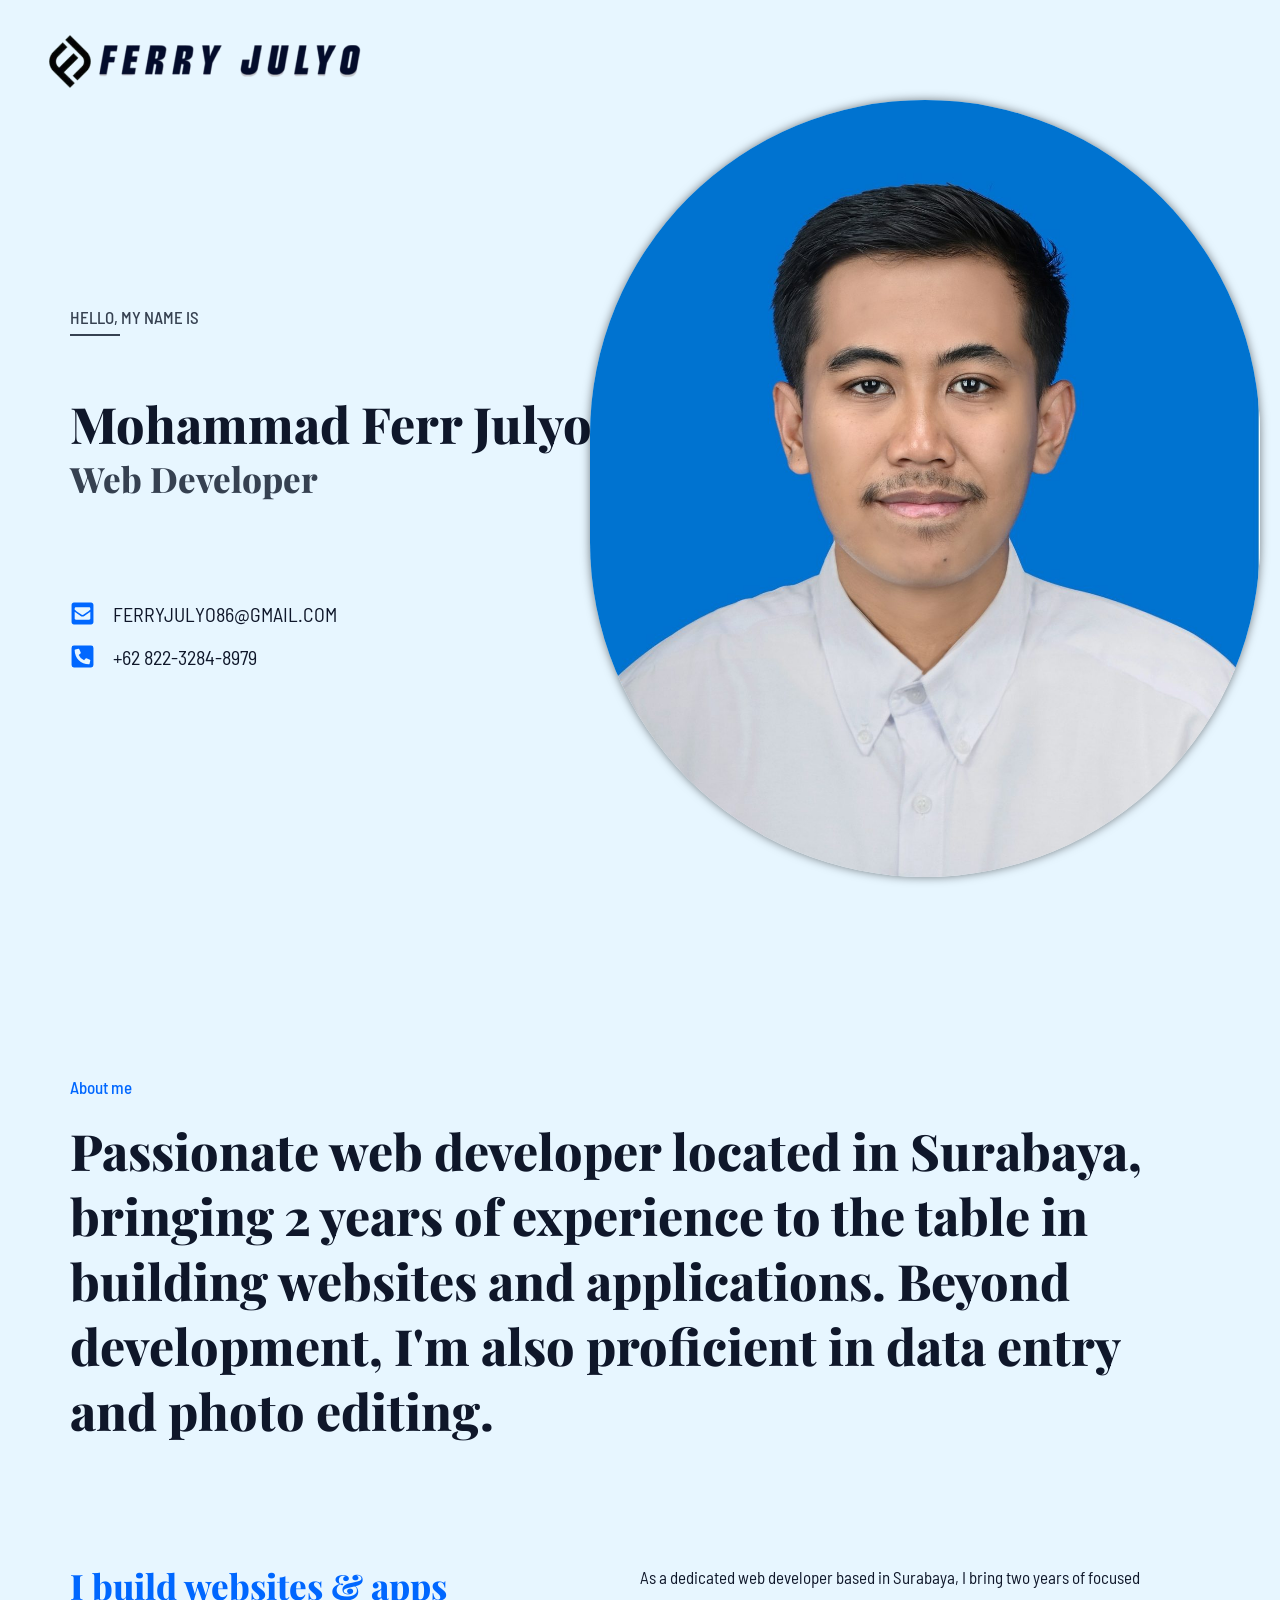
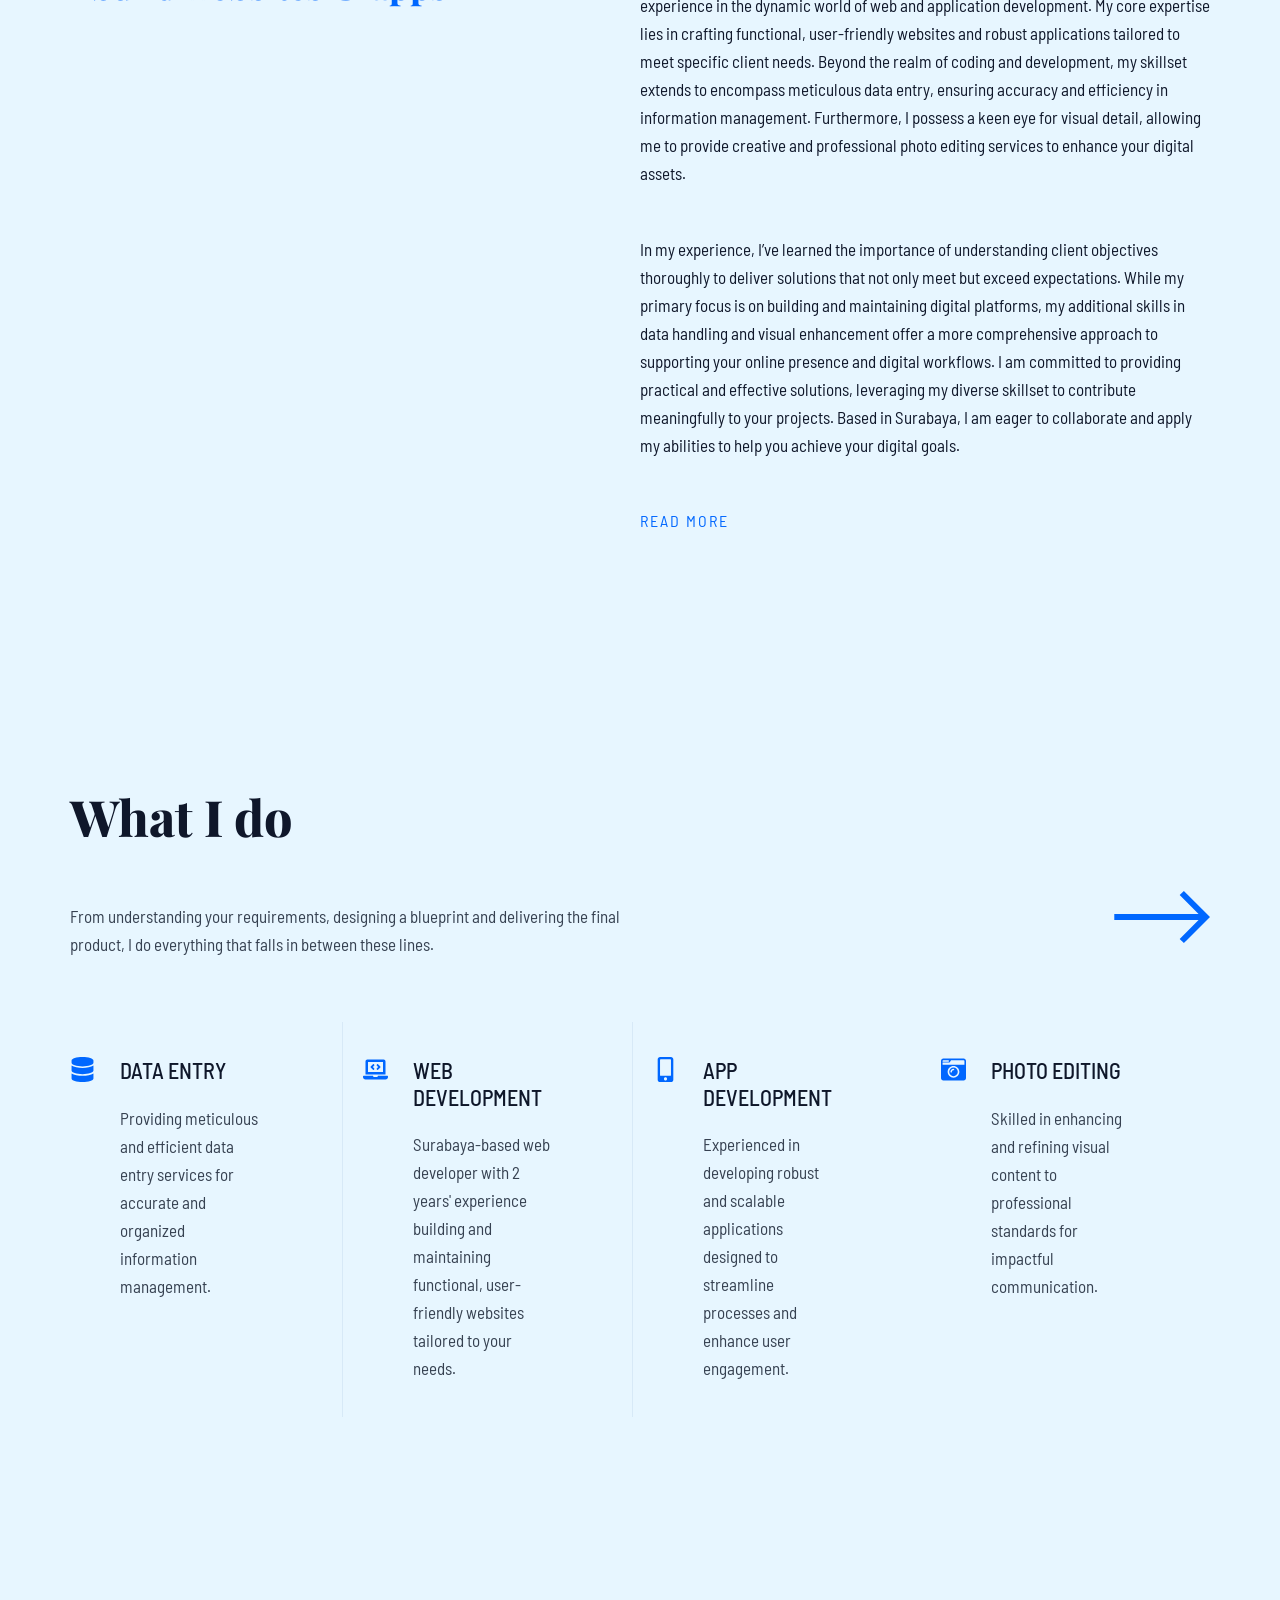
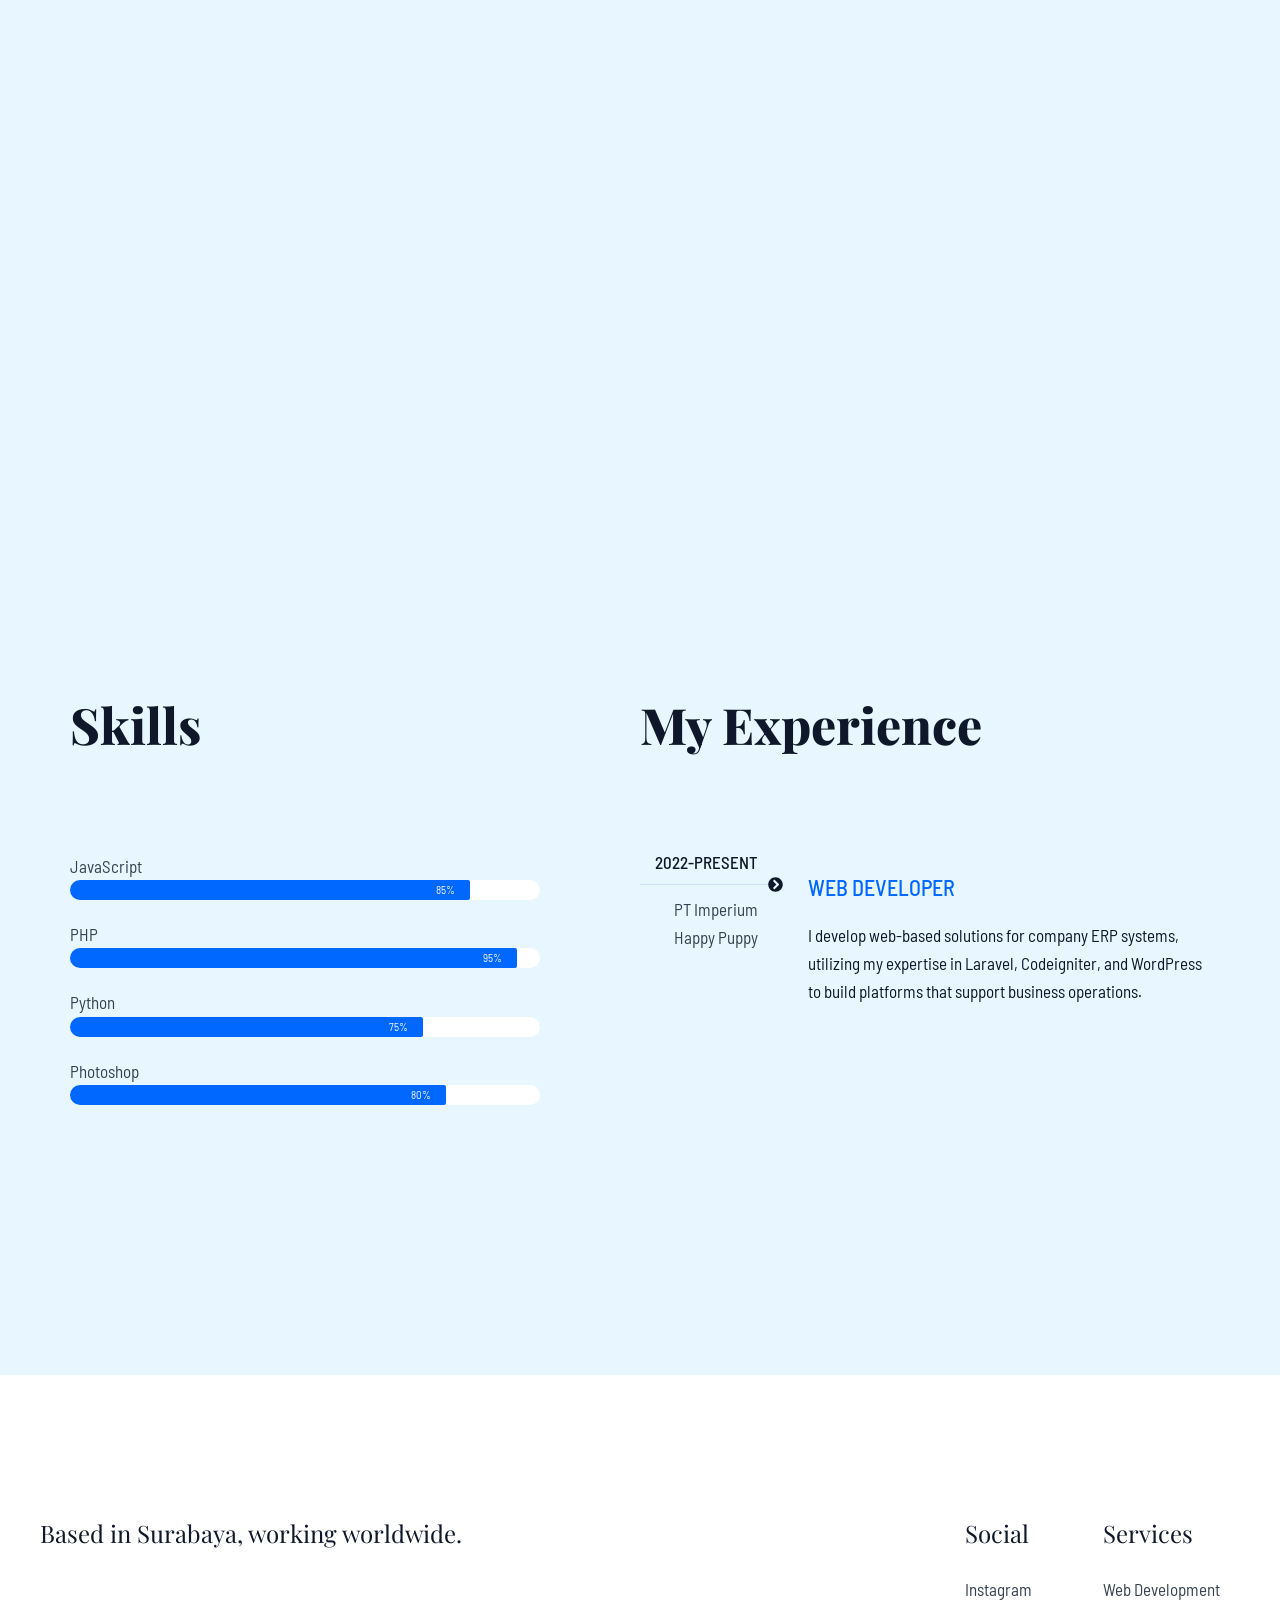
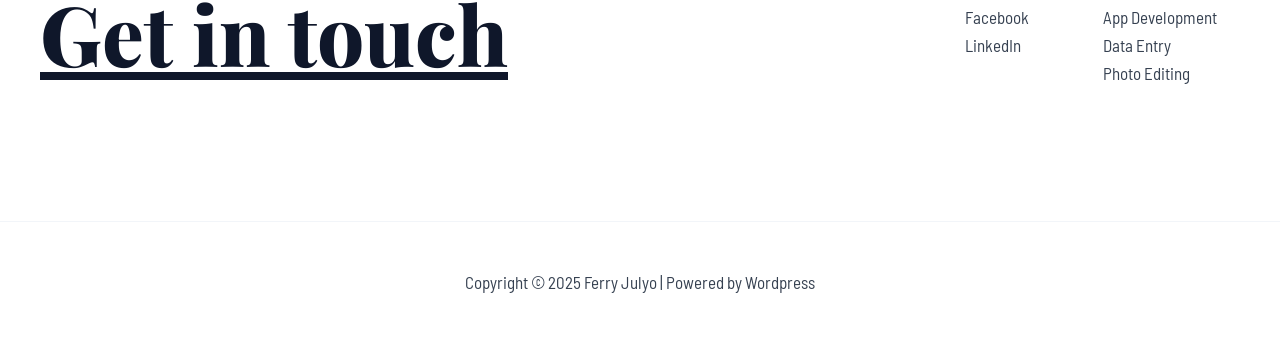
==== index.html @ 32674cac "background kantor" ====
<!DOCTYPE html>
<html lang="en-US">

<head>
	<link rel="icon" type="image/jpg" href="fj.jpg">
	<meta charset="UTF-8">
	<meta name="viewport" content="width=device-width, initial-scale=1">
	<link rel="profile" href="https://gmpg.org/xfn/11">
	<title>Portfolio</title>
	<meta name="robots" content="max-image-preview:large">
	<style>
		img:is([sizes="auto" i], [sizes^="auto," i]) {
			contain-intrinsic-size: 3000px 1500px
		}
	</style>
	<link rel="dns-prefetch" href="//fonts.googleapis.com">
	<link rel="alternate" type="application/rss+xml" title="Portfolio &raquo; Feed"
		href="https://ferryjulyo.github.io/portfolio/feed/">
	<link rel="alternate" type="application/rss+xml" title="Portfolio &raquo; Comments Feed"
		href="https://ferryjulyo.github.io/portfolio/comments/feed/">
	<script>
		window._wpemojiSettings = { "baseUrl": "https:\/\/s.w.org\/images\/core\/emoji\/15.0.3\/72x72\/", "ext": ".png", "svgUrl": "https:\/\/s.w.org\/images\/core\/emoji\/15.0.3\/svg\/", "svgExt": ".svg", "source": { "concatemoji": "https:\/\/ferryjulyo.github.io\/portfolio\/wp-includes\/js\/wp-emoji-release.min.js?ver=6.7.2" } };
		/*! This file is auto-generated */
		!function (i, n) { var o, s, e; function c(e) { try { var t = { supportTests: e, timestamp: (new Date).valueOf() }; sessionStorage.setItem(o, JSON.stringify(t)) } catch (e) { } } function p(e, t, n) { e.clearRect(0, 0, e.canvas.width, e.canvas.height), e.fillText(t, 0, 0); var t = new Uint32Array(e.getImageData(0, 0, e.canvas.width, e.canvas.height).data), r = (e.clearRect(0, 0, e.canvas.width, e.canvas.height), e.fillText(n, 0, 0), new Uint32Array(e.getImageData(0, 0, e.canvas.width, e.canvas.height).data)); return t.every(function (e, t) { return e === r[t] }) } function u(e, t, n) { switch (t) { case "flag": return n(e, "🏳️‍⚧️", "🏳️​⚧️") ? !1 : !n(e, "🇺🇳", "🇺​🇳") && !n(e, "🏴󠁧󠁢󠁥󠁮󠁧󠁿", "🏴​󠁧​󠁢​󠁥​󠁮​󠁧​󠁿"); case "emoji": return !n(e, "🐦‍⬛", "🐦​⬛") }return !1 } function f(e, t, n) { var r = "undefined" != typeof WorkerGlobalScope && self instanceof WorkerGlobalScope ? new OffscreenCanvas(300, 150) : i.createElement("canvas"), a = r.getContext("2d", { willReadFrequently: !0 }), o = (a.textBaseline = "top", a.font = "600 32px Arial", {}); return e.forEach(function (e) { o[e] = t(a, e, n) }), o } function t(e) { var t = i.createElement("script"); t.src = e, t.defer = !0, i.head.appendChild(t) } "undefined" != typeof Promise && (o = "wpEmojiSettingsSupports", s = ["flag", "emoji"], n.supports = { everything: !0, everythingExceptFlag: !0 }, e = new Promise(function (e) { i.addEventListener("DOMContentLoaded", e, { once: !0 }) }), new Promise(function (t) { var n = function () { try { var e = JSON.parse(sessionStorage.getItem(o)); if ("object" == typeof e && "number" == typeof e.timestamp && (new Date).valueOf() < e.timestamp + 604800 && "object" == typeof e.supportTests) return e.supportTests } catch (e) { } return null }(); if (!n) { if ("undefined" != typeof Worker && "undefined" != typeof OffscreenCanvas && "undefined" != typeof URL && URL.createObjectURL && "undefined" != typeof Blob) try { var e = "postMessage(" + f.toString() + "(" + [JSON.stringify(s), u.toString(), p.toString()].join(",") + "));", r = new Blob([e], { type: "text/javascript" }), a = new Worker(URL.createObjectURL(r), { name: "wpTestEmojiSupports" }); return void (a.onmessage = function (e) { c(n = e.data), a.terminate(), t(n) }) } catch (e) { } c(n = f(s, u, p)) } t(n) }).then(function (e) { for (var t in e) n.supports[t] = e[t], n.supports.everything = n.supports.everything && n.supports[t], "flag" !== t && (n.supports.everythingExceptFlag = n.supports.everythingExceptFlag && n.supports[t]); n.supports.everythingExceptFlag = n.supports.everythingExceptFlag && !n.supports.flag, n.DOMReady = !1, n.readyCallback = function () { n.DOMReady = !0 } }).then(function () { return e }).then(function () { var e; n.supports.everything || (n.readyCallback(), (e = n.source || {}).concatemoji ? t(e.concatemoji) : e.wpemoji && e.twemoji && (t(e.twemoji), t(e.wpemoji))) })) }((window, document), window._wpemojiSettings);
	</script>
	<link rel="stylesheet" id="astra-theme-css-css"
		href="https://ferryjulyo.github.io/portfolio/wp-content/themes/astra/assets/css/minified/main.min.css?ver=4.9.2"
		media="all">
	<style id="astra-theme-css-inline-css">
		:root {
			--ast-post-nav-space: 0;
			--ast-container-default-xlg-padding: 6.67em;
			--ast-container-default-lg-padding: 5.67em;
			--ast-container-default-slg-padding: 4.34em;
			--ast-container-default-md-padding: 3.34em;
			--ast-container-default-sm-padding: 6.67em;
			--ast-container-default-xs-padding: 2.4em;
			--ast-container-default-xxs-padding: 1.4em;
			--ast-code-block-background: #EEEEEE;
			--ast-comment-inputs-background: #FAFAFA;
			--ast-normal-container-width: 1200px;
			--ast-narrow-container-width: 750px;
			--ast-blog-title-font-weight: normal;
			--ast-blog-meta-weight: inherit;
			--ast-global-color-primary: var(--ast-global-color-5);
			--ast-global-color-secondary: var(--ast-global-color-4);
			--ast-global-color-alternate-background: var(--ast-global-color-7);
			--ast-global-color-subtle-background: var(--ast-global-color-6);
			--ast-bg-style-guide: #F8FAFC;
			--ast-shadow-style-guide: 0px 0px 4px 0 #00000057;
			--ast-global-dark-bg-style: #fff;
			--ast-global-dark-lfs: #fbfbfb;
			--ast-widget-bg-color: #fafafa;
			--ast-wc-container-head-bg-color: #fbfbfb;
			--ast-title-layout-bg: #eeeeee;
			--ast-search-border-color: #e7e7e7;
			--ast-lifter-hover-bg: #e6e6e6;
			--ast-gallery-block-color: #000;
			--srfm-color-input-label: var(--ast-global-color-2);
		}

		html {
			font-size: 106.25%;
		}

		a,
		.page-title {
			color: var(--ast-global-color-2);
		}

		a:hover,
		a:focus {
			color: var(--ast-global-color-1);
		}

		body,
		button,
		input,
		select,
		textarea,
		.ast-button,
		.ast-custom-button {
			font-family: 'Barlow Semi Condensed', sans-serif;
			font-weight: 400;
			font-size: 17px;
			font-size: 1rem;
			line-height: var(--ast-body-line-height, 1.65em);
		}

		blockquote {
			color: var(--ast-global-color-3);
		}

		h1,
		.entry-content h1,
		h2,
		.entry-content h2,
		h3,
		.entry-content h3,
		h4,
		.entry-content h4,
		h5,
		.entry-content h5,
		h6,
		.entry-content h6,
		.site-title,
		.site-title a {
			font-family: 'Playfair Display', serif;
			font-weight: 800;
		}

		.site-title {
			font-size: 35px;
			font-size: 2.0588235294118rem;
			display: none;
		}

		header .custom-logo-link img {
			max-width: 330px;
			width: 330px;
		}

		.astra-logo-svg {
			width: 330px;
		}

		.site-header .site-description {
			font-size: 15px;
			font-size: 0.88235294117647rem;
			display: none;
		}

		.entry-title {
			font-size: 26px;
			font-size: 1.5294117647059rem;
		}

		.archive .ast-article-post .ast-article-inner,
		.blog .ast-article-post .ast-article-inner,
		.archive .ast-article-post .ast-article-inner:hover,
		.blog .ast-article-post .ast-article-inner:hover {
			overflow: hidden;
		}

		h1,
		.entry-content h1 {
			font-size: 83px;
			font-size: 4.8823529411765rem;
			font-weight: 800;
			font-family: 'Playfair Display', serif;
			line-height: 1.4em;
		}

		h2,
		.entry-content h2 {
			font-size: 50px;
			font-size: 2.9411764705882rem;
			font-weight: 800;
			font-family: 'Playfair Display', serif;
			line-height: 1.3em;
		}

		h3,
		.entry-content h3 {
			font-size: 35px;
			font-size: 2.0588235294118rem;
			font-weight: 800;
			font-family: 'Playfair Display', serif;
			line-height: 1.3em;
		}

		h4,
		.entry-content h4 {
			font-size: 22px;
			font-size: 1.2941176470588rem;
			line-height: 1.2em;
			font-weight: 500;
			font-family: 'Barlow Semi Condensed', sans-serif;
		}

		h5,
		.entry-content h5 {
			font-size: 20px;
			font-size: 1.1764705882353rem;
			line-height: 1.2em;
			font-weight: 500;
			font-family: 'Barlow Semi Condensed', sans-serif;
		}

		h6,
		.entry-content h6 {
			font-size: 17px;
			font-size: 1rem;
			line-height: 1.25em;
			font-weight: 500;
			font-family: 'Barlow Semi Condensed', sans-serif;
		}

		::selection {
			background-color: var(--ast-global-color-0);
			color: #ffffff;
		}

		body,
		h1,
		.entry-title a,
		.entry-content h1,
		h2,
		.entry-content h2,
		h3,
		.entry-content h3,
		h4,
		.entry-content h4,
		h5,
		.entry-content h5,
		h6,
		.entry-content h6 {
			color: var(--ast-global-color-3);
		}

		.tagcloud a:hover,
		.tagcloud a:focus,
		.tagcloud a.current-item {
			color: #ffffff;
			border-color: var(--ast-global-color-2);
			background-color: var(--ast-global-color-2);
		}

		input:focus,
		input[type="text"]:focus,
		input[type="email"]:focus,
		input[type="url"]:focus,
		input[type="password"]:focus,
		input[type="reset"]:focus,
		input[type="search"]:focus,
		textarea:focus {
			border-color: var(--ast-global-color-2);
		}

		input[type="radio"]:checked,
		input[type=reset],
		input[type="checkbox"]:checked,
		input[type="checkbox"]:hover:checked,
		input[type="checkbox"]:focus:checked,
		input[type=range]::-webkit-slider-thumb {
			border-color: var(--ast-global-color-2);
			background-color: var(--ast-global-color-2);
			box-shadow: none;
		}

		.site-footer a:hover+.post-count,
		.site-footer a:focus+.post-count {
			background: var(--ast-global-color-2);
			border-color: var(--ast-global-color-2);
		}

		.single .nav-links .nav-previous,
		.single .nav-links .nav-next {
			color: var(--ast-global-color-2);
		}

		.entry-meta,
		.entry-meta * {
			line-height: 1.45;
			color: var(--ast-global-color-2);
		}

		.entry-meta a:not(.ast-button):hover,
		.entry-meta a:not(.ast-button):hover *,
		.entry-meta a:not(.ast-button):focus,
		.entry-meta a:not(.ast-button):focus *,
		.page-links>.page-link,
		.page-links .page-link:hover,
		.post-navigation a:hover {
			color: var(--ast-global-color-1);
		}

		#cat option,
		.secondary .calendar_wrap thead a,
		.secondary .calendar_wrap thead a:visited {
			color: var(--ast-global-color-2);
		}

		.secondary .calendar_wrap #today,
		.ast-progress-val span {
			background: var(--ast-global-color-2);
		}

		.secondary a:hover+.post-count,
		.secondary a:focus+.post-count {
			background: var(--ast-global-color-2);
			border-color: var(--ast-global-color-2);
		}

		.calendar_wrap #today>a {
			color: #ffffff;
		}

		.page-links .page-link,
		.single .post-navigation a {
			color: var(--ast-global-color-2);
		}

		.ast-search-menu-icon .search-form button.search-submit {
			padding: 0 4px;
		}

		.ast-search-menu-icon form.search-form {
			padding-right: 0;
		}

		.ast-search-menu-icon.slide-search input.search-field {
			width: 0;
		}

		.ast-header-search .ast-search-menu-icon.ast-dropdown-active .search-form,
		.ast-header-search .ast-search-menu-icon.ast-dropdown-active .search-field:focus {
			transition: all 0.2s;
		}

		.search-form input.search-field:focus {
			outline: none;
		}

		.wp-block-latest-posts>li>a {
			color: var(--ast-global-color-2);
		}

		.widget-title,
		.widget .wp-block-heading {
			font-size: 24px;
			font-size: 1.4117647058824rem;
			color: var(--ast-global-color-3);
		}

		.ast-search-menu-icon.slide-search a:focus-visible:focus-visible,
		.astra-search-icon:focus-visible,
		#close:focus-visible,
		a:focus-visible,
		.ast-menu-toggle:focus-visible,
		.site .skip-link:focus-visible,
		.wp-block-loginout input:focus-visible,
		.wp-block-search.wp-block-search__button-inside .wp-block-search__inside-wrapper,
		.ast-header-navigation-arrow:focus-visible,
		.woocommerce .wc-proceed-to-checkout>.checkout-button:focus-visible,
		.woocommerce .woocommerce-MyAccount-navigation ul li a:focus-visible,
		.ast-orders-table__row .ast-orders-table__cell:focus-visible,
		.woocommerce .woocommerce-order-details .order-again>.button:focus-visible,
		.woocommerce .woocommerce-message a.button.wc-forward:focus-visible,
		.woocommerce #minus_qty:focus-visible,
		.woocommerce #plus_qty:focus-visible,
		a#ast-apply-coupon:focus-visible,
		.woocommerce .woocommerce-info a:focus-visible,
		.woocommerce .astra-shop-summary-wrap a:focus-visible,
		.woocommerce a.wc-forward:focus-visible,
		#ast-apply-coupon:focus-visible,
		.woocommerce-js .woocommerce-mini-cart-item a.remove:focus-visible,
		#close:focus-visible,
		.button.search-submit:focus-visible,
		#search_submit:focus,
		.normal-search:focus-visible,
		.ast-header-account-wrap:focus-visible,
		.woocommerce .ast-on-card-button.ast-quick-view-trigger:focus {
			outline-style: dotted;
			outline-color: inherit;
			outline-width: thin;
		}

		input:focus,
		input[type="text"]:focus,
		input[type="email"]:focus,
		input[type="url"]:focus,
		input[type="password"]:focus,
		input[type="reset"]:focus,
		input[type="search"]:focus,
		input[type="number"]:focus,
		textarea:focus,
		.wp-block-search__input:focus,
		[data-section="section-header-mobile-trigger"] .ast-button-wrap .ast-mobile-menu-trigger-minimal:focus,
		.ast-mobile-popup-drawer.active .menu-toggle-close:focus,
		.woocommerce-ordering select.orderby:focus,
		#ast-scroll-top:focus,
		#coupon_code:focus,
		.woocommerce-page #comment:focus,
		.woocommerce #reviews #respond input#submit:focus,
		.woocommerce a.add_to_cart_button:focus,
		.woocommerce .button.single_add_to_cart_button:focus,
		.woocommerce .woocommerce-cart-form button:focus,
		.woocommerce .woocommerce-cart-form__cart-item .quantity .qty:focus,
		.woocommerce .woocommerce-billing-fields .woocommerce-billing-fields__field-wrapper .woocommerce-input-wrapper>.input-text:focus,
		.woocommerce #order_comments:focus,
		.woocommerce #place_order:focus,
		.woocommerce .woocommerce-address-fields .woocommerce-address-fields__field-wrapper .woocommerce-input-wrapper>.input-text:focus,
		.woocommerce .woocommerce-MyAccount-content form button:focus,
		.woocommerce .woocommerce-MyAccount-content .woocommerce-EditAccountForm .woocommerce-form-row .woocommerce-Input.input-text:focus,
		.woocommerce .ast-woocommerce-container .woocommerce-pagination ul.page-numbers li a:focus,
		body #content .woocommerce form .form-row .select2-container--default .select2-selection--single:focus,
		#ast-coupon-code:focus,
		.woocommerce.woocommerce-js .quantity input[type=number]:focus,
		.woocommerce-js .woocommerce-mini-cart-item .quantity input[type=number]:focus,
		.woocommerce p#ast-coupon-trigger:focus {
			border-style: dotted;
			border-color: inherit;
			border-width: thin;
		}

		input {
			outline: none;
		}

		.site-logo-img img {
			transition: all 0.2s linear;
		}

		body .ast-oembed-container * {
			position: absolute;
			top: 0;
			width: 100%;
			height: 100%;
			left: 0;
		}

		body .wp-block-embed-pocket-casts .ast-oembed-container * {
			position: unset;
		}

		.ast-single-post-featured-section+article {
			margin-top: 2em;
		}

		.site-content .ast-single-post-featured-section img {
			width: 100%;
			overflow: hidden;
			object-fit: cover;
		}

		.site>.ast-single-related-posts-container {
			margin-top: 0;
		}

		@media (min-width: 922px) {
			.ast-desktop .ast-container--narrow {
				max-width: var(--ast-narrow-container-width);
				margin: 0 auto;
			}
		}

		.ast-page-builder-template .hentry {
			margin: 0;
		}

		.ast-page-builder-template .site-content>.ast-container {
			max-width: 100%;
			padding: 0;
		}

		.ast-page-builder-template .site .site-content #primary {
			padding: 0;
			margin: 0;
		}

		.ast-page-builder-template .no-results {
			text-align: center;
			margin: 4em auto;
		}

		.ast-page-builder-template .ast-pagination {
			padding: 2em;
		}

		.ast-page-builder-template .entry-header.ast-no-title.ast-no-thumbnail {
			margin-top: 0;
		}

		.ast-page-builder-template .entry-header.ast-header-without-markup {
			margin-top: 0;
			margin-bottom: 0;
		}

		.ast-page-builder-template .entry-header.ast-no-title.ast-no-meta {
			margin-bottom: 0;
		}

		.ast-page-builder-template.single .post-navigation {
			padding-bottom: 2em;
		}

		.ast-page-builder-template.single-post .site-content>.ast-container {
			max-width: 100%;
		}

		.ast-page-builder-template .entry-header {
			margin-top: 4em;
			margin-left: auto;
			margin-right: auto;
			padding-left: 20px;
			padding-right: 20px;
		}

		.single.ast-page-builder-template .entry-header {
			padding-left: 20px;
			padding-right: 20px;
		}

		.ast-page-builder-template .ast-archive-description {
			margin: 4em auto 0;
			padding-left: 20px;
			padding-right: 20px;
		}

		.ast-page-builder-template.ast-no-sidebar .entry-content .alignwide {
			margin-left: 0;
			margin-right: 0;
		}

		@media (max-width:921.9px) {
			#ast-desktop-header {
				display: none;
			}
		}

		@media (min-width:922px) {
			#ast-mobile-header {
				display: none;
			}
		}

		.wp-block-buttons.aligncenter {
			justify-content: center;
		}

		@media (max-width:921px) {

			.ast-theme-transparent-header #primary,
			.ast-theme-transparent-header #secondary {
				padding: 0;
			}
		}

		@media (max-width:921px) {
			.ast-plain-container.ast-no-sidebar #primary {
				padding: 0;
			}
		}

		.ast-plain-container.ast-no-sidebar #primary {
			margin-top: 0;
			margin-bottom: 0;
		}

		.wp-block-button.is-style-outline .wp-block-button__link {
			border-color: rgba(0, 0, 0, 0);
			border-top-width: 2px;
			border-right-width: 2px;
			border-bottom-width: 2px;
			border-left-width: 2px;
		}

		div.wp-block-button.is-style-outline>.wp-block-button__link:not(.has-text-color),
		div.wp-block-button.wp-block-button__link.is-style-outline:not(.has-text-color) {
			color: rgba(0, 0, 0, 0);
		}

		.wp-block-button.is-style-outline .wp-block-button__link:hover,
		.wp-block-buttons .wp-block-button.is-style-outline .wp-block-button__link:focus,
		.wp-block-buttons .wp-block-button.is-style-outline>.wp-block-button__link:not(.has-text-color):hover,
		.wp-block-buttons .wp-block-button.wp-block-button__link.is-style-outline:not(.has-text-color):hover {
			color: var(--ast-global-color-2);
			background-color: rgba(0, 0, 0, 0);
			border-color: rgba(0, 0, 0, 0);
		}

		.post-page-numbers.current .page-link,
		.ast-pagination .page-numbers.current {
			color: #ffffff;
			border-color: var(--ast-global-color-0);
			background-color: var(--ast-global-color-0);
		}

		.wp-block-buttons .wp-block-button.is-style-outline .wp-block-button__link.wp-element-button,
		.ast-outline-button,
		.wp-block-uagb-buttons-child .uagb-buttons-repeater.ast-outline-button {
			border-color: rgba(0, 0, 0, 0);
			border-top-width: 2px;
			border-right-width: 2px;
			border-bottom-width: 2px;
			border-left-width: 2px;
			font-family: inherit;
			font-weight: inherit;
			font-size: 16px;
			font-size: 0.94117647058824rem;
			line-height: 1em;
		}

		.wp-block-buttons .wp-block-button.is-style-outline>.wp-block-button__link:not(.has-text-color),
		.wp-block-buttons .wp-block-button.wp-block-button__link.is-style-outline:not(.has-text-color),
		.ast-outline-button {
			color: rgba(0, 0, 0, 0);
		}

		.wp-block-button.is-style-outline .wp-block-button__link:hover,
		.wp-block-buttons .wp-block-button.is-style-outline .wp-block-button__link:focus,
		.wp-block-buttons .wp-block-button.is-style-outline>.wp-block-button__link:not(.has-text-color):hover,
		.wp-block-buttons .wp-block-button.wp-block-button__link.is-style-outline:not(.has-text-color):hover,
		.ast-outline-button:hover,
		.ast-outline-button:focus,
		.wp-block-uagb-buttons-child .uagb-buttons-repeater.ast-outline-button:hover,
		.wp-block-uagb-buttons-child .uagb-buttons-repeater.ast-outline-button:focus {
			color: var(--ast-global-color-2);
			background-color: rgba(0, 0, 0, 0);
			border-color: rgba(0, 0, 0, 0);
		}

		.wp-block-button .wp-block-button__link.wp-element-button.is-style-outline:not(.has-background),
		.wp-block-button.is-style-outline>.wp-block-button__link.wp-element-button:not(.has-background),
		.ast-outline-button {
			background-color: rgba(0, 0, 0, 0);
		}

		.entry-content[data-ast-blocks-layout]>figure {
			margin-bottom: 1em;
		}

		@media (max-width:921px) {

			.ast-separate-container #primary,
			.ast-separate-container #secondary {
				padding: 1.5em 0;
			}

			#primary,
			#secondary {
				padding: 1.5em 0;
				margin: 0;
			}

			.ast-left-sidebar #content>.ast-container {
				display: flex;
				flex-direction: column-reverse;
				width: 100%;
			}

			.ast-separate-container .ast-article-post,
			.ast-separate-container .ast-article-single {
				padding: 1.5em 2.14em;
			}

			.ast-author-box img.avatar {
				margin: 20px 0 0 0;
			}
		}

		@media (min-width:922px) {

			.ast-separate-container.ast-right-sidebar #primary,
			.ast-separate-container.ast-left-sidebar #primary {
				border: 0;
			}

			.search-no-results.ast-separate-container #primary {
				margin-bottom: 4em;
			}
		}

		.elementor-widget-button .elementor-button {
			border-style: solid;
			text-decoration: none;
			border-top-width: 0;
			border-right-width: 0;
			border-left-width: 0;
			border-bottom-width: 0;
		}

		body .elementor-button.elementor-size-sm,
		body .elementor-button.elementor-size-xs,
		body .elementor-button.elementor-size-md,
		body .elementor-button.elementor-size-lg,
		body .elementor-button.elementor-size-xl,
		body .elementor-button {
			padding-top: 0px;
			padding-right: 0px;
			padding-bottom: 0px;
			padding-left: 0px;
		}

		.elementor-widget-button .elementor-button {
			border-color: rgba(0, 0, 0, 0);
			background-color: rgba(0, 0, 0, 0);
		}

		.elementor-widget-button .elementor-button:hover,
		.elementor-widget-button .elementor-button:focus {
			color: var(--ast-global-color-2);
			background-color: rgba(0, 0, 0, 0);
			border-color: rgba(0, 0, 0, 0);
		}

		.wp-block-button .wp-block-button__link,
		.elementor-widget-button .elementor-button,
		.elementor-widget-button .elementor-button:visited {
			color: var(--ast-global-color-0);
		}

		.elementor-widget-button .elementor-button {
			font-size: 16px;
			font-size: 0.94117647058824rem;
			line-height: 1em;
			text-transform: uppercase;
			letter-spacing: 2px;
		}

		body .elementor-button.elementor-size-sm,
		body .elementor-button.elementor-size-xs,
		body .elementor-button.elementor-size-md,
		body .elementor-button.elementor-size-lg,
		body .elementor-button.elementor-size-xl,
		body .elementor-button {
			font-size: 16px;
			font-size: 0.94117647058824rem;
		}

		.wp-block-button .wp-block-button__link:hover,
		.wp-block-button .wp-block-button__link:focus {
			color: var(--ast-global-color-2);
			background-color: rgba(0, 0, 0, 0);
			border-color: rgba(0, 0, 0, 0);
		}

		.elementor-widget-heading h1.elementor-heading-title {
			line-height: 1.4em;
		}

		.elementor-widget-heading h2.elementor-heading-title {
			line-height: 1.3em;
		}

		.elementor-widget-heading h3.elementor-heading-title {
			line-height: 1.3em;
		}

		.elementor-widget-heading h4.elementor-heading-title {
			line-height: 1.2em;
		}

		.elementor-widget-heading h5.elementor-heading-title {
			line-height: 1.2em;
		}

		.elementor-widget-heading h6.elementor-heading-title {
			line-height: 1.25em;
		}

		.wp-block-button .wp-block-button__link,
		.wp-block-search .wp-block-search__button,
		body .wp-block-file .wp-block-file__button {
			border-color: rgba(0, 0, 0, 0);
			background-color: rgba(0, 0, 0, 0);
			color: var(--ast-global-color-0);
			font-family: inherit;
			font-weight: inherit;
			line-height: 1em;
			text-transform: uppercase;
			letter-spacing: 2px;
			font-size: 16px;
			font-size: 0.94117647058824rem;
			padding-top: 0px;
			padding-right: 0px;
			padding-bottom: 0px;
			padding-left: 0px;
		}

		.menu-toggle,
		button,
		.ast-button,
		.ast-custom-button,
		.button,
		input#submit,
		input[type="button"],
		input[type="submit"],
		input[type="reset"],
		form[CLASS*="wp-block-search__"].wp-block-search .wp-block-search__inside-wrapper .wp-block-search__button,
		body .wp-block-file .wp-block-file__button,
		.woocommerce-js a.button,
		.woocommerce button.button,
		.woocommerce .woocommerce-message a.button,
		.woocommerce #respond input#submit.alt,
		.woocommerce input.button.alt,
		.woocommerce input.button,
		.woocommerce input.button:disabled,
		.woocommerce input.button:disabled[disabled],
		.woocommerce input.button:disabled:hover,
		.woocommerce input.button:disabled[disabled]:hover,
		.woocommerce #respond input#submit,
		.woocommerce button.button.alt.disabled,
		.wc-block-grid__products .wc-block-grid__product .wp-block-button__link,
		.wc-block-grid__product-onsale,
		[CLASS*="wc-block"] button,
		.woocommerce-js .astra-cart-drawer .astra-cart-drawer-content .woocommerce-mini-cart__buttons .button:not(.checkout):not(.ast-continue-shopping),
		.woocommerce-js .astra-cart-drawer .astra-cart-drawer-content .woocommerce-mini-cart__buttons a.checkout,
		.woocommerce button.button.alt.disabled.wc-variation-selection-needed,
		[CLASS*="wc-block"] .wc-block-components-button {
			border-style: solid;
			border-top-width: 0;
			border-right-width: 0;
			border-left-width: 0;
			border-bottom-width: 0;
			color: var(--ast-global-color-0);
			border-color: rgba(0, 0, 0, 0);
			background-color: rgba(0, 0, 0, 0);
			padding-top: 0px;
			padding-right: 0px;
			padding-bottom: 0px;
			padding-left: 0px;
			font-family: inherit;
			font-weight: inherit;
			font-size: 16px;
			font-size: 0.94117647058824rem;
			line-height: 1em;
			text-transform: uppercase;
			letter-spacing: 2px;
		}

		button:focus,
		.menu-toggle:hover,
		button:hover,
		.ast-button:hover,
		.ast-custom-button:hover .button:hover,
		.ast-custom-button:hover,
		input[type=reset]:hover,
		input[type=reset]:focus,
		input#submit:hover,
		input#submit:focus,
		input[type="button"]:hover,
		input[type="button"]:focus,
		input[type="submit"]:hover,
		input[type="submit"]:focus,
		form[CLASS*="wp-block-search__"].wp-block-search .wp-block-search__inside-wrapper .wp-block-search__button:hover,
		form[CLASS*="wp-block-search__"].wp-block-search .wp-block-search__inside-wrapper .wp-block-search__button:focus,
		body .wp-block-file .wp-block-file__button:hover,
		body .wp-block-file .wp-block-file__button:focus,
		.woocommerce-js a.button:hover,
		.woocommerce button.button:hover,
		.woocommerce .woocommerce-message a.button:hover,
		.woocommerce #respond input#submit:hover,
		.woocommerce #respond input#submit.alt:hover,
		.woocommerce input.button.alt:hover,
		.woocommerce input.button:hover,
		.woocommerce button.button.alt.disabled:hover,
		.wc-block-grid__products .wc-block-grid__product .wp-block-button__link:hover,
		[CLASS*="wc-block"] button:hover,
		.woocommerce-js .astra-cart-drawer .astra-cart-drawer-content .woocommerce-mini-cart__buttons .button:not(.checkout):not(.ast-continue-shopping):hover,
		.woocommerce-js .astra-cart-drawer .astra-cart-drawer-content .woocommerce-mini-cart__buttons a.checkout:hover,
		.woocommerce button.button.alt.disabled.wc-variation-selection-needed:hover,
		[CLASS*="wc-block"] .wc-block-components-button:hover,
		[CLASS*="wc-block"] .wc-block-components-button:focus {
			color: var(--ast-global-color-2);
			background-color: rgba(0, 0, 0, 0);
			border-color: rgba(0, 0, 0, 0);
		}

		@media (max-width:921px) {
			.ast-mobile-header-stack .main-header-bar .ast-search-menu-icon {
				display: inline-block;
			}

			.ast-header-break-point.ast-header-custom-item-outside .ast-mobile-header-stack .main-header-bar .ast-search-icon {
				margin: 0;
			}

			.ast-comment-avatar-wrap img {
				max-width: 2.5em;
			}

			.ast-comment-meta {
				padding: 0 1.8888em 1.3333em;
			}

			.ast-separate-container .ast-comment-list li.depth-1 {
				padding: 1.5em 2.14em;
			}

			.ast-separate-container .comment-respond {
				padding: 2em 2.14em;
			}
		}

		@media (min-width:544px) {
			.ast-container {
				max-width: 100%;
			}
		}

		@media (max-width:544px) {

			.ast-separate-container .ast-article-post,
			.ast-separate-container .ast-article-single,
			.ast-separate-container .comments-title,
			.ast-separate-container .ast-archive-description {
				padding: 1.5em 1em;
			}

			.ast-separate-container #content .ast-container {
				padding-left: 0.54em;
				padding-right: 0.54em;
			}

			.ast-separate-container .ast-comment-list .bypostauthor {
				padding: .5em;
			}

			.ast-search-menu-icon.ast-dropdown-active .search-field {
				width: 170px;
			}
		}

		#ast-mobile-header .ast-site-header-cart-li a {
			pointer-events: none;
		}

		body,
		.ast-separate-container {
			background-color: var(--ast-global-color-4);
			background-image: none;
		}

		@media (max-width:921px) {
			.site-title {
				display: none;
			}

			.site-header .site-description {
				display: none;
			}

			h1,
			.entry-content h1 {
				font-size: 60px;
			}

			h2,
			.entry-content h2 {
				font-size: 43px;
			}

			h3,
			.entry-content h3 {
				font-size: 30px;
			}
		}

		@media (max-width:544px) {
			.site-title {
				display: none;
			}

			.site-header .site-description {
				display: none;
			}

			h1,
			.entry-content h1 {
				font-size: 45px;
			}

			h2,
			.entry-content h2 {
				font-size: 35px;
			}

			h3,
			.entry-content h3 {
				font-size: 20px;
			}
		}

		@media (max-width:921px) {
			html {
				font-size: 96.9%;
			}
		}

		@media (max-width:544px) {
			html {
				font-size: 96.9%;
			}
		}

		@media (min-width:922px) {
			.ast-container {
				max-width: 1240px;
			}
		}

		@media (min-width:922px) {
			.site-content .ast-container {
				display: flex;
			}
		}

		@media (max-width:921px) {
			.site-content .ast-container {
				flex-direction: column;
			}
		}

		@media (min-width:922px) {

			.main-header-menu .sub-menu .menu-item.ast-left-align-sub-menu:hover>.sub-menu,
			.main-header-menu .sub-menu .menu-item.ast-left-align-sub-menu.focus>.sub-menu {
				margin-left: -0px;
			}
		}

		.ast-theme-transparent-header [data-section="section-header-mobile-trigger"] .ast-button-wrap .mobile-menu-toggle-icon .ast-mobile-svg {
			fill: var(--ast-global-color-2);
		}

		.ast-theme-transparent-header [data-section="section-header-mobile-trigger"] .ast-button-wrap .mobile-menu-wrap .mobile-menu {
			color: var(--ast-global-color-2);
		}

		.ast-theme-transparent-header [data-section="section-header-mobile-trigger"] .ast-button-wrap .ast-mobile-menu-trigger-minimal {
			background: transparent;
		}

		.site .comments-area {
			padding-bottom: 3em;
		}

		.wp-block-file {
			display: flex;
			align-items: center;
			flex-wrap: wrap;
			justify-content: space-between;
		}

		.wp-block-pullquote {
			border: none;
		}

		.wp-block-pullquote blockquote::before {
			content: "\201D";
			font-family: "Helvetica", sans-serif;
			display: flex;
			transform: rotate(180deg);
			font-size: 6rem;
			font-style: normal;
			line-height: 1;
			font-weight: bold;
			align-items: center;
			justify-content: center;
		}

		.has-text-align-right>blockquote::before {
			justify-content: flex-start;
		}

		.has-text-align-left>blockquote::before {
			justify-content: flex-end;
		}

		figure.wp-block-pullquote.is-style-solid-color blockquote {
			max-width: 100%;
			text-align: inherit;
		}

		:root {
			--wp--custom--ast-default-block-top-padding: 3em;
			--wp--custom--ast-default-block-right-padding: 3em;
			--wp--custom--ast-default-block-bottom-padding: 3em;
			--wp--custom--ast-default-block-left-padding: 3em;
			--wp--custom--ast-container-width: 1200px;
			--wp--custom--ast-content-width-size: 1200px;
			--wp--custom--ast-wide-width-size: calc(1200px + var(--wp--custom--ast-default-block-left-padding) + var(--wp--custom--ast-default-block-right-padding));
		}

		.ast-narrow-container {
			--wp--custom--ast-content-width-size: 750px;
			--wp--custom--ast-wide-width-size: 750px;
		}

		@media(max-width: 921px) {
			:root {
				--wp--custom--ast-default-block-top-padding: 3em;
				--wp--custom--ast-default-block-right-padding: 2em;
				--wp--custom--ast-default-block-bottom-padding: 3em;
				--wp--custom--ast-default-block-left-padding: 2em;
			}
		}

		@media(max-width: 544px) {
			:root {
				--wp--custom--ast-default-block-top-padding: 3em;
				--wp--custom--ast-default-block-right-padding: 1.5em;
				--wp--custom--ast-default-block-bottom-padding: 3em;
				--wp--custom--ast-default-block-left-padding: 1.5em;
			}
		}

		.entry-content>.wp-block-group,
		.entry-content>.wp-block-cover,
		.entry-content>.wp-block-columns {
			padding-top: var(--wp--custom--ast-default-block-top-padding);
			padding-right: var(--wp--custom--ast-default-block-right-padding);
			padding-bottom: var(--wp--custom--ast-default-block-bottom-padding);
			padding-left: var(--wp--custom--ast-default-block-left-padding);
		}

		.ast-plain-container.ast-no-sidebar .entry-content>.alignfull,
		.ast-page-builder-template .ast-no-sidebar .entry-content>.alignfull {
			margin-left: calc(-50vw + 50%);
			margin-right: calc(-50vw + 50%);
			max-width: 100vw;
			width: 100vw;
		}

		.ast-plain-container.ast-no-sidebar .entry-content .alignfull .alignfull,
		.ast-page-builder-template.ast-no-sidebar .entry-content .alignfull .alignfull,
		.ast-plain-container.ast-no-sidebar .entry-content .alignfull .alignwide,
		.ast-page-builder-template.ast-no-sidebar .entry-content .alignfull .alignwide,
		.ast-plain-container.ast-no-sidebar .entry-content .alignwide .alignfull,
		.ast-page-builder-template.ast-no-sidebar .entry-content .alignwide .alignfull,
		.ast-plain-container.ast-no-sidebar .entry-content .alignwide .alignwide,
		.ast-page-builder-template.ast-no-sidebar .entry-content .alignwide .alignwide,
		.ast-plain-container.ast-no-sidebar .entry-content .wp-block-column .alignfull,
		.ast-page-builder-template.ast-no-sidebar .entry-content .wp-block-column .alignfull,
		.ast-plain-container.ast-no-sidebar .entry-content .wp-block-column .alignwide,
		.ast-page-builder-template.ast-no-sidebar .entry-content .wp-block-column .alignwide {
			margin-left: auto;
			margin-right: auto;
			width: 100%;
		}

		[data-ast-blocks-layout] .wp-block-separator:not(.is-style-dots) {
			height: 0;
		}

		[data-ast-blocks-layout] .wp-block-separator {
			margin: 20px auto;
		}

		[data-ast-blocks-layout] .wp-block-separator:not(.is-style-wide):not(.is-style-dots) {
			max-width: 100px;
		}

		[data-ast-blocks-layout] .wp-block-separator.has-background {
			padding: 0;
		}

		.entry-content[data-ast-blocks-layout]>* {
			max-width: var(--wp--custom--ast-content-width-size);
			margin-left: auto;
			margin-right: auto;
		}

		.entry-content[data-ast-blocks-layout]>.alignwide {
			max-width: var(--wp--custom--ast-wide-width-size);
		}

		.entry-content[data-ast-blocks-layout] .alignfull {
			max-width: none;
		}

		.entry-content .wp-block-columns {
			margin-bottom: 0;
		}

		blockquote {
			margin: 1.5em;
			border-color: rgba(0, 0, 0, 0.05);
		}

		.wp-block-quote:not(.has-text-align-right):not(.has-text-align-center) {
			border-left: 5px solid rgba(0, 0, 0, 0.05);
		}

		.has-text-align-right>blockquote,
		blockquote.has-text-align-right {
			border-right: 5px solid rgba(0, 0, 0, 0.05);
		}

		.has-text-align-left>blockquote,
		blockquote.has-text-align-left {
			border-left: 5px solid rgba(0, 0, 0, 0.05);
		}

		.wp-block-site-tagline,
		.wp-block-latest-posts .read-more {
			margin-top: 15px;
		}

		.wp-block-loginout p label {
			display: block;
		}

		.wp-block-loginout p:not(.login-remember):not(.login-submit) input {
			width: 100%;
		}

		.wp-block-loginout input:focus {
			border-color: transparent;
		}

		.wp-block-loginout input:focus {
			outline: thin dotted;
		}

		.entry-content .wp-block-media-text .wp-block-media-text__content {
			padding: 0 0 0 8%;
		}

		.entry-content .wp-block-media-text.has-media-on-the-right .wp-block-media-text__content {
			padding: 0 8% 0 0;
		}

		.entry-content .wp-block-media-text.has-background .wp-block-media-text__content {
			padding: 8%;
		}

		.entry-content .wp-block-cover:not([class*="background-color"]):not(.has-text-color.has-link-color) .wp-block-cover__inner-container,
		.entry-content .wp-block-cover:not([class*="background-color"]) .wp-block-cover-image-text,
		.entry-content .wp-block-cover:not([class*="background-color"]) .wp-block-cover-text,
		.entry-content .wp-block-cover-image:not([class*="background-color"]) .wp-block-cover__inner-container,
		.entry-content .wp-block-cover-image:not([class*="background-color"]) .wp-block-cover-image-text,
		.entry-content .wp-block-cover-image:not([class*="background-color"]) .wp-block-cover-text {
			color: var(--ast-global-color-primary, var(--ast-global-color-5));
		}

		.wp-block-loginout .login-remember input {
			width: 1.1rem;
			height: 1.1rem;
			margin: 0 5px 4px 0;
			vertical-align: middle;
		}

		.wp-block-latest-posts>li>*:first-child,
		.wp-block-latest-posts:not(.is-grid)>li:first-child {
			margin-top: 0;
		}

		.entry-content>.wp-block-buttons,
		.entry-content>.wp-block-uagb-buttons {
			margin-bottom: 1.5em;
		}

		.wp-block-search__inside-wrapper .wp-block-search__input {
			padding: 0 10px;
			color: var(--ast-global-color-3);
			background: var(--ast-global-color-primary, var(--ast-global-color-5));
			border-color: var(--ast-border-color);
		}

		.wp-block-latest-posts .read-more {
			margin-bottom: 1.5em;
		}

		.wp-block-search__no-button .wp-block-search__inside-wrapper .wp-block-search__input {
			padding-top: 5px;
			padding-bottom: 5px;
		}

		.wp-block-latest-posts .wp-block-latest-posts__post-date,
		.wp-block-latest-posts .wp-block-latest-posts__post-author {
			font-size: 1rem;
		}

		.wp-block-latest-posts>li>*,
		.wp-block-latest-posts:not(.is-grid)>li {
			margin-top: 12px;
			margin-bottom: 12px;
		}

		.ast-page-builder-template .entry-content[data-ast-blocks-layout]>*,
		.ast-page-builder-template .entry-content[data-ast-blocks-layout]>.alignfull:not(.wp-block-group):not(.uagb-is-root-container)>* {
			max-width: none;
		}

		.ast-page-builder-template .entry-content[data-ast-blocks-layout]>.alignwide:not(.uagb-is-root-container)>* {
			max-width: var(--wp--custom--ast-wide-width-size);
		}

		.ast-page-builder-template .entry-content[data-ast-blocks-layout]>.inherit-container-width>*,
		.ast-page-builder-template .entry-content[data-ast-blocks-layout]>*:not(.wp-block-group):not(.uagb-is-root-container)>*,
		.entry-content[data-ast-blocks-layout]>.wp-block-cover .wp-block-cover__inner-container {
			max-width: var(--wp--custom--ast-content-width-size);
			margin-left: auto;
			margin-right: auto;
		}

		.entry-content[data-ast-blocks-layout] .wp-block-cover:not(.alignleft):not(.alignright) {
			width: auto;
		}

		@media(max-width: 1200px) {

			.ast-separate-container .entry-content>.alignfull,
			.ast-separate-container .entry-content[data-ast-blocks-layout]>.alignwide,
			.ast-plain-container .entry-content[data-ast-blocks-layout]>.alignwide,
			.ast-plain-container .entry-content .alignfull {
				margin-left: calc(-1 * min(var(--ast-container-default-xlg-padding), 20px));
				margin-right: calc(-1 * min(var(--ast-container-default-xlg-padding), 20px));
			}
		}

		@media(min-width: 1201px) {
			.ast-separate-container .entry-content>.alignfull {
				margin-left: calc(-1 * var(--ast-container-default-xlg-padding));
				margin-right: calc(-1 * var(--ast-container-default-xlg-padding));
			}

			.ast-separate-container .entry-content[data-ast-blocks-layout]>.alignwide,
			.ast-plain-container .entry-content[data-ast-blocks-layout]>.alignwide {
				margin-left: calc(-1 * var(--wp--custom--ast-default-block-left-padding));
				margin-right: calc(-1 * var(--wp--custom--ast-default-block-right-padding));
			}
		}

		@media(min-width: 921px) {

			.ast-separate-container .entry-content .wp-block-group.alignwide:not(.inherit-container-width)> :where(:not(.alignleft):not(.alignright)),
			.ast-plain-container .entry-content .wp-block-group.alignwide:not(.inherit-container-width)> :where(:not(.alignleft):not(.alignright)) {
				max-width: calc(var(--wp--custom--ast-content-width-size) + 80px);
			}

			.ast-plain-container.ast-right-sidebar .entry-content[data-ast-blocks-layout] .alignfull,
			.ast-plain-container.ast-left-sidebar .entry-content[data-ast-blocks-layout] .alignfull {
				margin-left: -60px;
				margin-right: -60px;
			}
		}

		@media(min-width: 544px) {
			.entry-content>.alignleft {
				margin-right: 20px;
			}

			.entry-content>.alignright {
				margin-left: 20px;
			}
		}

		@media (max-width:544px) {
			.wp-block-columns .wp-block-column:not(:last-child) {
				margin-bottom: 20px;
			}

			.wp-block-latest-posts {
				margin: 0;
			}
		}

		@media(max-width: 600px) {

			.entry-content .wp-block-media-text .wp-block-media-text__content,
			.entry-content .wp-block-media-text.has-media-on-the-right .wp-block-media-text__content {
				padding: 8% 0 0;
			}

			.entry-content .wp-block-media-text.has-background .wp-block-media-text__content {
				padding: 8%;
			}
		}

		.ast-page-builder-template .entry-header {
			padding-left: 0;
		}

		.ast-narrow-container .site-content .wp-block-uagb-image--align-full .wp-block-uagb-image__figure {
			max-width: 100%;
			margin-left: auto;
			margin-right: auto;
		}

		:root .has-ast-global-color-0-color {
			color: var(--ast-global-color-0);
		}

		:root .has-ast-global-color-0-background-color {
			background-color: var(--ast-global-color-0);
		}

		:root .wp-block-button .has-ast-global-color-0-color {
			color: var(--ast-global-color-0);
		}

		:root .wp-block-button .has-ast-global-color-0-background-color {
			background-color: var(--ast-global-color-0);
		}

		:root .has-ast-global-color-1-color {
			color: var(--ast-global-color-1);
		}

		:root .has-ast-global-color-1-background-color {
			background-color: var(--ast-global-color-1);
		}

		:root .wp-block-button .has-ast-global-color-1-color {
			color: var(--ast-global-color-1);
		}

		:root .wp-block-button .has-ast-global-color-1-background-color {
			background-color: var(--ast-global-color-1);
		}

		:root .has-ast-global-color-2-color {
			color: var(--ast-global-color-2);
		}

		:root .has-ast-global-color-2-background-color {
			background-color: var(--ast-global-color-2);
		}

		:root .wp-block-button .has-ast-global-color-2-color {
			color: var(--ast-global-color-2);
		}

		:root .wp-block-button .has-ast-global-color-2-background-color {
			background-color: var(--ast-global-color-2);
		}

		:root .has-ast-global-color-3-color {
			color: var(--ast-global-color-3);
		}

		:root .has-ast-global-color-3-background-color {
			background-color: var(--ast-global-color-3);
		}

		:root .wp-block-button .has-ast-global-color-3-color {
			color: var(--ast-global-color-3);
		}

		:root .wp-block-button .has-ast-global-color-3-background-color {
			background-color: var(--ast-global-color-3);
		}

		:root .has-ast-global-color-4-color {
			color: var(--ast-global-color-4);
		}

		:root .has-ast-global-color-4-background-color {
			background-color: var(--ast-global-color-4);
		}

		:root .wp-block-button .has-ast-global-color-4-color {
			color: var(--ast-global-color-4);
		}

		:root .wp-block-button .has-ast-global-color-4-background-color {
			background-color: var(--ast-global-color-4);
		}

		:root .has-ast-global-color-5-color {
			color: var(--ast-global-color-5);
		}

		:root .has-ast-global-color-5-background-color {
			background-color: var(--ast-global-color-5);
		}

		:root .wp-block-button .has-ast-global-color-5-color {
			color: var(--ast-global-color-5);
		}

		:root .wp-block-button .has-ast-global-color-5-background-color {
			background-color: var(--ast-global-color-5);
		}

		:root .has-ast-global-color-6-color {
			color: var(--ast-global-color-6);
		}

		:root .has-ast-global-color-6-background-color {
			background-color: var(--ast-global-color-6);
		}

		:root .wp-block-button .has-ast-global-color-6-color {
			color: var(--ast-global-color-6);
		}

		:root .wp-block-button .has-ast-global-color-6-background-color {
			background-color: var(--ast-global-color-6);
		}

		:root .has-ast-global-color-7-color {
			color: var(--ast-global-color-7);
		}

		:root .has-ast-global-color-7-background-color {
			background-color: var(--ast-global-color-7);
		}

		:root .wp-block-button .has-ast-global-color-7-color {
			color: var(--ast-global-color-7);
		}

		:root .wp-block-button .has-ast-global-color-7-background-color {
			background-color: var(--ast-global-color-7);
		}

		:root .has-ast-global-color-8-color {
			color: var(--ast-global-color-8);
		}

		:root .has-ast-global-color-8-background-color {
			background-color: var(--ast-global-color-8);
		}

		:root .wp-block-button .has-ast-global-color-8-color {
			color: var(--ast-global-color-8);
		}

		:root .wp-block-button .has-ast-global-color-8-background-color {
			background-color: var(--ast-global-color-8);
		}

		:root {
			--ast-global-color-0: #0067FF;
			--ast-global-color-1: #005EE9;
			--ast-global-color-2: #0F172A;
			--ast-global-color-3: #364151;
			--ast-global-color-4: #E7F6FF;
			--ast-global-color-5: #FFFFFF;
			--ast-global-color-6: #D1DAE5;
			--ast-global-color-7: #070614;
			--ast-global-color-8: #222222;
		}

		:root {
			--ast-border-color: #dddddd;
		}

		.ast-single-entry-banner {
			-js-display: flex;
			display: flex;
			flex-direction: column;
			justify-content: center;
			text-align: center;
			position: relative;
			background: var(--ast-title-layout-bg);
		}

		.ast-single-entry-banner[data-banner-layout="layout-1"] {
			max-width: 1200px;
			background: inherit;
			padding: 20px 0;
		}

		.ast-single-entry-banner[data-banner-width-type="custom"] {
			margin: 0 auto;
			width: 100%;
		}

		.ast-single-entry-banner+.site-content .entry-header {
			margin-bottom: 0;
		}

		.site .ast-author-avatar {
			--ast-author-avatar-size: ;
		}

		a.ast-underline-text {
			text-decoration: underline;
		}

		.ast-container>.ast-terms-link {
			position: relative;
			display: block;
		}

		a.ast-button.ast-badge-tax {
			padding: 4px 8px;
			border-radius: 3px;
			font-size: inherit;
		}

		header.entry-header>*:not(:last-child) {
			margin-bottom: 10px;
		}

		.ast-archive-entry-banner {
			-js-display: flex;
			display: flex;
			flex-direction: column;
			justify-content: center;
			text-align: center;
			position: relative;
			background: var(--ast-title-layout-bg);
		}

		.ast-archive-entry-banner[data-banner-width-type="custom"] {
			margin: 0 auto;
			width: 100%;
		}

		.ast-archive-entry-banner[data-banner-layout="layout-1"] {
			background: inherit;
			padding: 20px 0;
			text-align: left;
		}

		body.archive .ast-archive-description {
			max-width: 1200px;
			width: 100%;
			text-align: left;
			padding-top: 3em;
			padding-right: 3em;
			padding-bottom: 3em;
			padding-left: 3em;
		}

		body.archive .ast-archive-description .ast-archive-title,
		body.archive .ast-archive-description .ast-archive-title * {
			font-size: 40px;
			font-size: 2.3529411764706rem;
		}

		body.archive .ast-archive-description>*:not(:last-child) {
			margin-bottom: 10px;
		}

		@media (max-width:921px) {
			body.archive .ast-archive-description {
				text-align: left;
			}
		}

		@media (max-width:544px) {
			body.archive .ast-archive-description {
				text-align: left;
			}
		}

		.ast-theme-transparent-header #masthead .site-logo-img .transparent-custom-logo .astra-logo-svg {
			width: 150px;
		}

		.ast-theme-transparent-header #masthead .site-logo-img .transparent-custom-logo img {
			max-width: 150px;
			width: 150px;
		}

		@media (max-width:921px) {
			.ast-theme-transparent-header #masthead .site-logo-img .transparent-custom-logo .astra-logo-svg {
				width: 120px;
			}

			.ast-theme-transparent-header #masthead .site-logo-img .transparent-custom-logo img {
				max-width: 120px;
				width: 120px;
			}
		}

		@media (max-width:543px) {
			.ast-theme-transparent-header #masthead .site-logo-img .transparent-custom-logo .astra-logo-svg {
				width: 100px;
			}

			.ast-theme-transparent-header #masthead .site-logo-img .transparent-custom-logo img {
				max-width: 100px;
				width: 100px;
			}
		}

		@media (min-width:921px) {
			.ast-theme-transparent-header #masthead {
				position: absolute;
				left: 0;
				right: 0;
			}

			.ast-theme-transparent-header .main-header-bar,
			.ast-theme-transparent-header.ast-header-break-point .main-header-bar {
				background: none;
			}

			body.elementor-editor-active.ast-theme-transparent-header #masthead,
			.fl-builder-edit .ast-theme-transparent-header #masthead,
			body.vc_editor.ast-theme-transparent-header #masthead,
			body.brz-ed.ast-theme-transparent-header #masthead {
				z-index: 0;
			}

			.ast-header-break-point.ast-replace-site-logo-transparent.ast-theme-transparent-header .custom-mobile-logo-link {
				display: none;
			}

			.ast-header-break-point.ast-replace-site-logo-transparent.ast-theme-transparent-header .transparent-custom-logo {
				display: inline-block;
			}

			.ast-theme-transparent-header .ast-above-header,
			.ast-theme-transparent-header .ast-above-header.ast-above-header-bar {
				background-image: none;
				background-color: transparent;
			}

			.ast-theme-transparent-header .ast-below-header,
			.ast-theme-transparent-header .ast-below-header.ast-below-header-bar {
				background-image: none;
				background-color: transparent;
			}
		}

		.ast-theme-transparent-header .ast-builder-menu .main-header-menu,
		.ast-theme-transparent-header .ast-builder-menu .main-header-menu .menu-link,
		.ast-theme-transparent-header [CLASS*="ast-builder-menu-"] .main-header-menu .menu-item>.menu-link,
		.ast-theme-transparent-header .ast-masthead-custom-menu-items,
		.ast-theme-transparent-header .ast-masthead-custom-menu-items a,
		.ast-theme-transparent-header .ast-builder-menu .main-header-menu .menu-item>.ast-menu-toggle,
		.ast-theme-transparent-header .ast-builder-menu .main-header-menu .menu-item>.ast-menu-toggle,
		.ast-theme-transparent-header .ast-above-header-navigation a,
		.ast-header-break-point.ast-theme-transparent-header .ast-above-header-navigation a,
		.ast-header-break-point.ast-theme-transparent-header .ast-above-header-navigation>ul.ast-above-header-menu>.menu-item-has-children:not(.current-menu-item)>.ast-menu-toggle,
		.ast-theme-transparent-header .ast-below-header-menu,
		.ast-theme-transparent-header .ast-below-header-menu a,
		.ast-header-break-point.ast-theme-transparent-header .ast-below-header-menu a,
		.ast-header-break-point.ast-theme-transparent-header .ast-below-header-menu,
		.ast-theme-transparent-header .main-header-menu .menu-link {
			color: var(--ast-global-color-2);
		}

		.ast-theme-transparent-header .ast-builder-menu .main-header-menu .menu-item:hover>.menu-link,
		.ast-theme-transparent-header .ast-builder-menu .main-header-menu .menu-item:hover>.ast-menu-toggle,
		.ast-theme-transparent-header .ast-builder-menu .main-header-menu .ast-masthead-custom-menu-items a:hover,
		.ast-theme-transparent-header .ast-builder-menu .main-header-menu .focus>.menu-link,
		.ast-theme-transparent-header .ast-builder-menu .main-header-menu .focus>.ast-menu-toggle,
		.ast-theme-transparent-header .ast-builder-menu .main-header-menu .current-menu-item>.menu-link,
		.ast-theme-transparent-header .ast-builder-menu .main-header-menu .current-menu-ancestor>.menu-link,
		.ast-theme-transparent-header .ast-builder-menu .main-header-menu .current-menu-item>.ast-menu-toggle,
		.ast-theme-transparent-header .ast-builder-menu .main-header-menu .current-menu-ancestor>.ast-menu-toggle,
		.ast-theme-transparent-header [CLASS*="ast-builder-menu-"] .main-header-menu .current-menu-item>.menu-link,
		.ast-theme-transparent-header [CLASS*="ast-builder-menu-"] .main-header-menu .current-menu-ancestor>.menu-link,
		.ast-theme-transparent-header [CLASS*="ast-builder-menu-"] .main-header-menu .current-menu-item>.ast-menu-toggle,
		.ast-theme-transparent-header [CLASS*="ast-builder-menu-"] .main-header-menu .current-menu-ancestor>.ast-menu-toggle,
		.ast-theme-transparent-header .main-header-menu .menu-item:hover>.menu-link,
		.ast-theme-transparent-header .main-header-menu .current-menu-item>.menu-link,
		.ast-theme-transparent-header .main-header-menu .current-menu-ancestor>.menu-link {
			color: var(--ast-global-color-0);
		}

		.ast-theme-transparent-header .ast-builder-menu .main-header-menu .menu-item .sub-menu .menu-link,
		.ast-theme-transparent-header .main-header-menu .menu-item .sub-menu .menu-link {
			background-color: transparent;
		}

		@media (max-width:921px) {
			.ast-theme-transparent-header #masthead {
				position: absolute;
				left: 0;
				right: 0;
			}

			.ast-theme-transparent-header .main-header-bar,
			.ast-theme-transparent-header.ast-header-break-point .main-header-bar {
				background: none;
			}

			body.elementor-editor-active.ast-theme-transparent-header #masthead,
			.fl-builder-edit .ast-theme-transparent-header #masthead,
			body.vc_editor.ast-theme-transparent-header #masthead,
			body.brz-ed.ast-theme-transparent-header #masthead {
				z-index: 0;
			}

			.ast-header-break-point.ast-replace-site-logo-transparent.ast-theme-transparent-header .custom-mobile-logo-link {
				display: none;
			}

			.ast-header-break-point.ast-replace-site-logo-transparent.ast-theme-transparent-header .transparent-custom-logo {
				display: inline-block;
			}

			.ast-theme-transparent-header .ast-above-header,
			.ast-theme-transparent-header .ast-above-header.ast-above-header-bar {
				background-image: none;
				background-color: transparent;
			}

			.ast-theme-transparent-header .ast-below-header,
			.ast-theme-transparent-header .ast-below-header.ast-below-header-bar {
				background-image: none;
				background-color: transparent;
			}
		}

		.ast-theme-transparent-header #ast-desktop-header>.ast-main-header-wrap>.main-header-bar,
		.ast-theme-transparent-header.ast-header-break-point #ast-mobile-header>.ast-main-header-wrap>.main-header-bar {
			border-bottom-style: none;
		}

		.ast-breadcrumbs .trail-browse,
		.ast-breadcrumbs .trail-items,
		.ast-breadcrumbs .trail-items li {
			display: inline-block;
			margin: 0;
			padding: 0;
			border: none;
			background: inherit;
			text-indent: 0;
			text-decoration: none;
		}

		.ast-breadcrumbs .trail-browse {
			font-size: inherit;
			font-style: inherit;
			font-weight: inherit;
			color: inherit;
		}

		.ast-breadcrumbs .trail-items {
			list-style: none;
		}

		.trail-items li::after {
			padding: 0 0.3em;
			content: "\00bb";
		}

		.trail-items li:last-of-type::after {
			display: none;
		}

		h1,
		.entry-content h1,
		h2,
		.entry-content h2,
		h3,
		.entry-content h3,
		h4,
		.entry-content h4,
		h5,
		.entry-content h5,
		h6,
		.entry-content h6 {
			color: var(--ast-global-color-2);
		}

		@media (max-width:921px) {

			.ast-builder-grid-row-container.ast-builder-grid-row-tablet-3-firstrow .ast-builder-grid-row>*:first-child,
			.ast-builder-grid-row-container.ast-builder-grid-row-tablet-3-lastrow .ast-builder-grid-row>*:last-child {
				grid-column: 1 / -1;
			}
		}

		@media (max-width:544px) {

			.ast-builder-grid-row-container.ast-builder-grid-row-mobile-3-firstrow .ast-builder-grid-row>*:first-child,
			.ast-builder-grid-row-container.ast-builder-grid-row-mobile-3-lastrow .ast-builder-grid-row>*:last-child {
				grid-column: 1 / -1;
			}
		}

		.ast-builder-layout-element[data-section="title_tagline"] {
			display: flex;
		}

		@media (max-width:921px) {
			.ast-header-break-point .ast-builder-layout-element[data-section="title_tagline"] {
				display: flex;
			}
		}

		@media (max-width:544px) {
			.ast-header-break-point .ast-builder-layout-element[data-section="title_tagline"] {
				display: flex;
			}
		}

		.ast-builder-menu-1 {
			font-family: inherit;
			font-weight: inherit;
			text-transform: uppercase;
		}

		.ast-builder-menu-1 .sub-menu,
		.ast-builder-menu-1 .inline-on-mobile .sub-menu {
			border-top-width: 2px;
			border-bottom-width: 0px;
			border-right-width: 0px;
			border-left-width: 0px;
			border-color: var(--ast-global-color-0);
			border-style: solid;
		}

		.ast-builder-menu-1 .sub-menu .sub-menu {
			top: -2px;
		}

		.ast-builder-menu-1 .main-header-menu>.menu-item>.sub-menu,
		.ast-builder-menu-1 .main-header-menu>.menu-item>.astra-full-megamenu-wrapper {
			margin-top: 0px;
		}

		.ast-desktop .ast-builder-menu-1 .main-header-menu>.menu-item>.sub-menu:before,
		.ast-desktop .ast-builder-menu-1 .main-header-menu>.menu-item>.astra-full-megamenu-wrapper:before {
			height: calc(0px + 2px + 5px);
		}

		.ast-desktop .ast-builder-menu-1 .menu-item .sub-menu .menu-link {
			border-style: none;
		}

		@media (max-width:921px) {
			.ast-header-break-point .ast-builder-menu-1 .menu-item.menu-item-has-children>.ast-menu-toggle {
				top: 0;
			}

			.ast-builder-menu-1 .inline-on-mobile .menu-item.menu-item-has-children>.ast-menu-toggle {
				right: -15px;
			}

			.ast-builder-menu-1 .menu-item-has-children>.menu-link:after {
				content: unset;
			}

			.ast-builder-menu-1 .main-header-menu>.menu-item>.sub-menu,
			.ast-builder-menu-1 .main-header-menu>.menu-item>.astra-full-megamenu-wrapper {
				margin-top: 0;
			}
		}

		@media (max-width:544px) {
			.ast-header-break-point .ast-builder-menu-1 .menu-item.menu-item-has-children>.ast-menu-toggle {
				top: 0;
			}

			.ast-builder-menu-1 .main-header-menu>.menu-item>.sub-menu,
			.ast-builder-menu-1 .main-header-menu>.menu-item>.astra-full-megamenu-wrapper {
				margin-top: 0;
			}
		}

		.ast-builder-menu-1 {
			display: none;
		}

		@media (max-width:921px) {
			.ast-header-break-point .ast-builder-menu-1 {
				display: none;
			}
		}

		@media (max-width:544px) {
			.ast-header-break-point .ast-builder-menu-1 {
				display: none;
			}
		}

		.ast-desktop .ast-menu-hover-style-underline>.menu-item>.menu-link:before,
		.ast-desktop .ast-menu-hover-style-overline>.menu-item>.menu-link:before {
			content: "";
			position: absolute;
			width: 100%;
			right: 50%;
			height: 1px;
			background-color: transparent;
			transform: scale(0, 0) translate(-50%, 0);
			transition: transform .3s ease-in-out, color .0s ease-in-out;
		}

		.ast-desktop .ast-menu-hover-style-underline>.menu-item:hover>.menu-link:before,
		.ast-desktop .ast-menu-hover-style-overline>.menu-item:hover>.menu-link:before {
			width: calc(100% - 1.2em);
			background-color: currentColor;
			transform: scale(1, 1) translate(50%, 0);
		}

		.ast-desktop .ast-menu-hover-style-underline>.menu-item>.menu-link:before {
			bottom: 0;
		}

		.ast-desktop .ast-menu-hover-style-overline>.menu-item>.menu-link:before {
			top: 0;
		}

		.ast-desktop .ast-menu-hover-style-zoom>.menu-item>.menu-link:hover {
			transition: all .3s ease;
			transform: scale(1.2);
		}

		.site-below-footer-wrap {
			padding-top: 20px;
			padding-bottom: 20px;
		}

		.site-below-footer-wrap[data-section="section-below-footer-builder"] {
			background-color: rgba(255, 255, 255, 0);
			background-image: none;
			min-height: 80px;
			border-style: solid;
			border-width: 0px;
			border-top-width: 1px;
			border-top-color: rgba(8, 63, 135, 0.05);
		}

		.site-below-footer-wrap[data-section="section-below-footer-builder"] .ast-builder-grid-row {
			max-width: 1200px;
			min-height: 80px;
			margin-left: auto;
			margin-right: auto;
		}

		.site-below-footer-wrap[data-section="section-below-footer-builder"] .ast-builder-grid-row,
		.site-below-footer-wrap[data-section="section-below-footer-builder"] .site-footer-section {
			align-items: center;
		}

		.site-below-footer-wrap[data-section="section-below-footer-builder"].ast-footer-row-inline .site-footer-section {
			display: flex;
			margin-bottom: 0;
		}

		.ast-builder-grid-row-full .ast-builder-grid-row {
			grid-template-columns: 1fr;
		}

		@media (max-width:921px) {
			.site-below-footer-wrap[data-section="section-below-footer-builder"].ast-footer-row-tablet-inline .site-footer-section {
				display: flex;
				margin-bottom: 0;
			}

			.site-below-footer-wrap[data-section="section-below-footer-builder"].ast-footer-row-tablet-stack .site-footer-section {
				display: block;
				margin-bottom: 10px;
			}

			.ast-builder-grid-row-container.ast-builder-grid-row-tablet-full .ast-builder-grid-row {
				grid-template-columns: 1fr;
			}
		}

		@media (max-width:544px) {
			.site-below-footer-wrap[data-section="section-below-footer-builder"].ast-footer-row-mobile-inline .site-footer-section {
				display: flex;
				margin-bottom: 0;
			}

			.site-below-footer-wrap[data-section="section-below-footer-builder"].ast-footer-row-mobile-stack .site-footer-section {
				display: block;
				margin-bottom: 10px;
			}

			.ast-builder-grid-row-container.ast-builder-grid-row-mobile-full .ast-builder-grid-row {
				grid-template-columns: 1fr;
			}
		}

		.site-below-footer-wrap[data-section="section-below-footer-builder"] {
			display: grid;
		}

		@media (max-width:921px) {
			.ast-header-break-point .site-below-footer-wrap[data-section="section-below-footer-builder"] {
				display: grid;
			}
		}

		@media (max-width:544px) {
			.ast-header-break-point .site-below-footer-wrap[data-section="section-below-footer-builder"] {
				display: grid;
			}
		}

		.ast-footer-copyright {
			text-align: center;
		}

		.ast-footer-copyright {
			color: var(--ast-global-color-3);
		}

		@media (max-width:921px) {
			.ast-footer-copyright {
				text-align: center;
			}
		}

		@media (max-width:544px) {
			.ast-footer-copyright {
				text-align: center;
			}
		}

		.ast-footer-copyright.ast-builder-layout-element {
			display: flex;
		}

		@media (max-width:921px) {
			.ast-header-break-point .ast-footer-copyright.ast-builder-layout-element {
				display: flex;
			}
		}

		@media (max-width:544px) {
			.ast-header-break-point .ast-footer-copyright.ast-builder-layout-element {
				display: flex;
			}
		}

		.site-footer {
			background-color: var(--ast-global-color-5);
			background-image: none;
		}

		@media (max-width:921px) {
			.ast-hfb-header .site-footer {
				padding-left: 25px;
				padding-right: 25px;
			}
		}

		.site-primary-footer-wrap {
			padding-top: 45px;
			padding-bottom: 45px;
		}

		.site-primary-footer-wrap[data-section="section-primary-footer-builder"] {
			background-color: rgba(255, 255, 255, 0);
			background-image: none;
		}

		.site-primary-footer-wrap[data-section="section-primary-footer-builder"] .ast-builder-grid-row {
			max-width: 1200px;
			margin-left: auto;
			margin-right: auto;
		}

		.site-primary-footer-wrap[data-section="section-primary-footer-builder"] .ast-builder-grid-row,
		.site-primary-footer-wrap[data-section="section-primary-footer-builder"] .site-footer-section {
			align-items: flex-start;
		}

		.site-primary-footer-wrap[data-section="section-primary-footer-builder"].ast-footer-row-inline .site-footer-section {
			display: flex;
			margin-bottom: 0;
		}

		.ast-builder-grid-row-3-lheavy .ast-builder-grid-row {
			grid-template-columns: 2fr 1fr 1fr;
		}

		@media (max-width:921px) {
			.site-primary-footer-wrap[data-section="section-primary-footer-builder"].ast-footer-row-tablet-inline .site-footer-section {
				display: flex;
				margin-bottom: 0;
			}

			.site-primary-footer-wrap[data-section="section-primary-footer-builder"].ast-footer-row-tablet-stack .site-footer-section {
				display: block;
				margin-bottom: 10px;
			}

			.ast-builder-grid-row-container.ast-builder-grid-row-tablet-3-equal .ast-builder-grid-row {
				grid-template-columns: repeat(3, 1fr);
			}
		}

		@media (max-width:544px) {
			.site-primary-footer-wrap[data-section="section-primary-footer-builder"].ast-footer-row-mobile-inline .site-footer-section {
				display: flex;
				margin-bottom: 0;
			}

			.site-primary-footer-wrap[data-section="section-primary-footer-builder"].ast-footer-row-mobile-stack .site-footer-section {
				display: block;
				margin-bottom: 10px;
			}

			.ast-builder-grid-row-container.ast-builder-grid-row-mobile-full .ast-builder-grid-row {
				grid-template-columns: 1fr;
			}
		}

		.site-primary-footer-wrap[data-section="section-primary-footer-builder"] {
			padding-top: 140px;
			padding-bottom: 130px;
			padding-left: 30px;
			padding-right: 30px;
		}

		@media (max-width:921px) {
			.site-primary-footer-wrap[data-section="section-primary-footer-builder"] {
				padding-top: 50px;
				padding-bottom: 100px;
				padding-left: 0px;
				padding-right: 0px;
			}
		}

		@media (max-width:544px) {
			.site-primary-footer-wrap[data-section="section-primary-footer-builder"] {
				padding-top: 75px;
				padding-bottom: 50px;
				padding-left: 0px;
				padding-right: 0px;
			}
		}

		.site-primary-footer-wrap[data-section="section-primary-footer-builder"] {
			display: grid;
		}

		@media (max-width:921px) {
			.ast-header-break-point .site-primary-footer-wrap[data-section="section-primary-footer-builder"] {
				display: grid;
			}
		}

		@media (max-width:544px) {
			.ast-header-break-point .site-primary-footer-wrap[data-section="section-primary-footer-builder"] {
				display: grid;
			}
		}

		.footer-widget-area[data-section="sidebar-widgets-footer-widget-1"].footer-widget-area-inner {
			text-align: left;
		}

		@media (max-width:921px) {
			.footer-widget-area[data-section="sidebar-widgets-footer-widget-1"].footer-widget-area-inner {
				text-align: left;
			}
		}

		@media (max-width:544px) {
			.footer-widget-area[data-section="sidebar-widgets-footer-widget-1"].footer-widget-area-inner {
				text-align: center;
			}
		}

		.footer-widget-area[data-section="sidebar-widgets-footer-widget-2"].footer-widget-area-inner {
			text-align: left;
		}

		@media (max-width:921px) {
			.footer-widget-area[data-section="sidebar-widgets-footer-widget-2"].footer-widget-area-inner {
				text-align: left;
			}
		}

		@media (max-width:544px) {
			.footer-widget-area[data-section="sidebar-widgets-footer-widget-2"].footer-widget-area-inner {
				text-align: center;
			}
		}

		.footer-widget-area[data-section="sidebar-widgets-footer-widget-3"].footer-widget-area-inner {
			text-align: left;
		}

		@media (max-width:921px) {
			.footer-widget-area[data-section="sidebar-widgets-footer-widget-3"].footer-widget-area-inner {
				text-align: left;
			}
		}

		@media (max-width:544px) {
			.footer-widget-area[data-section="sidebar-widgets-footer-widget-3"].footer-widget-area-inner {
				text-align: center;
			}
		}

		.footer-widget-area[data-section="sidebar-widgets-footer-widget-1"].footer-widget-area-inner a {
			color: var(--ast-global-color-3);
		}

		.footer-widget-area[data-section="sidebar-widgets-footer-widget-1"].footer-widget-area-inner a:hover {
			color: var(--ast-global-color-1);
		}

		.footer-widget-area[data-section="sidebar-widgets-footer-widget-1"] .widget-title,
		.footer-widget-area[data-section="sidebar-widgets-footer-widget-1"] h1,
		.footer-widget-area[data-section="sidebar-widgets-footer-widget-1"] .widget-area h1,
		.footer-widget-area[data-section="sidebar-widgets-footer-widget-1"] h2,
		.footer-widget-area[data-section="sidebar-widgets-footer-widget-1"] .widget-area h2,
		.footer-widget-area[data-section="sidebar-widgets-footer-widget-1"] h3,
		.footer-widget-area[data-section="sidebar-widgets-footer-widget-1"] .widget-area h3,
		.footer-widget-area[data-section="sidebar-widgets-footer-widget-1"] h4,
		.footer-widget-area[data-section="sidebar-widgets-footer-widget-1"] .widget-area h4,
		.footer-widget-area[data-section="sidebar-widgets-footer-widget-1"] h5,
		.footer-widget-area[data-section="sidebar-widgets-footer-widget-1"] .widget-area h5,
		.footer-widget-area[data-section="sidebar-widgets-footer-widget-1"] h6,
		.footer-widget-area[data-section="sidebar-widgets-footer-widget-1"] .widget-area h6 {
			color: var(--ast-global-color-2);
		}

		.footer-widget-area[data-section="sidebar-widgets-footer-widget-1"] {
			display: block;
		}

		@media (max-width:921px) {
			.ast-header-break-point .footer-widget-area[data-section="sidebar-widgets-footer-widget-1"] {
				display: block;
			}
		}

		@media (max-width:544px) {
			.ast-header-break-point .footer-widget-area[data-section="sidebar-widgets-footer-widget-1"] {
				display: block;
			}
		}

		.footer-widget-area[data-section="sidebar-widgets-footer-widget-2"].footer-widget-area-inner a {
			color: var(--ast-global-color-2);
		}

		.footer-widget-area[data-section="sidebar-widgets-footer-widget-2"].footer-widget-area-inner a:hover {
			color: var(--ast-global-color-1);
		}

		.footer-widget-area[data-section="sidebar-widgets-footer-widget-2"] .widget-title,
		.footer-widget-area[data-section="sidebar-widgets-footer-widget-2"] h1,
		.footer-widget-area[data-section="sidebar-widgets-footer-widget-2"] .widget-area h1,
		.footer-widget-area[data-section="sidebar-widgets-footer-widget-2"] h2,
		.footer-widget-area[data-section="sidebar-widgets-footer-widget-2"] .widget-area h2,
		.footer-widget-area[data-section="sidebar-widgets-footer-widget-2"] h3,
		.footer-widget-area[data-section="sidebar-widgets-footer-widget-2"] .widget-area h3,
		.footer-widget-area[data-section="sidebar-widgets-footer-widget-2"] h4,
		.footer-widget-area[data-section="sidebar-widgets-footer-widget-2"] .widget-area h4,
		.footer-widget-area[data-section="sidebar-widgets-footer-widget-2"] h5,
		.footer-widget-area[data-section="sidebar-widgets-footer-widget-2"] .widget-area h5,
		.footer-widget-area[data-section="sidebar-widgets-footer-widget-2"] h6,
		.footer-widget-area[data-section="sidebar-widgets-footer-widget-2"] .widget-area h6 {
			color: var(--ast-global-color-2);
		}

		.footer-widget-area[data-section="sidebar-widgets-footer-widget-2"] {
			display: block;
		}

		@media (max-width:921px) {
			.ast-header-break-point .footer-widget-area[data-section="sidebar-widgets-footer-widget-2"] {
				display: block;
			}
		}

		@media (max-width:544px) {
			.ast-header-break-point .footer-widget-area[data-section="sidebar-widgets-footer-widget-2"] {
				display: block;
			}
		}

		.footer-widget-area[data-section="sidebar-widgets-footer-widget-3"].footer-widget-area-inner a {
			color: var(--ast-global-color-3);
		}

		.footer-widget-area[data-section="sidebar-widgets-footer-widget-3"].footer-widget-area-inner a:hover {
			color: var(--ast-global-color-1);
		}

		.footer-widget-area[data-section="sidebar-widgets-footer-widget-3"] .widget-title,
		.footer-widget-area[data-section="sidebar-widgets-footer-widget-3"] h1,
		.footer-widget-area[data-section="sidebar-widgets-footer-widget-3"] .widget-area h1,
		.footer-widget-area[data-section="sidebar-widgets-footer-widget-3"] h2,
		.footer-widget-area[data-section="sidebar-widgets-footer-widget-3"] .widget-area h2,
		.footer-widget-area[data-section="sidebar-widgets-footer-widget-3"] h3,
		.footer-widget-area[data-section="sidebar-widgets-footer-widget-3"] .widget-area h3,
		.footer-widget-area[data-section="sidebar-widgets-footer-widget-3"] h4,
		.footer-widget-area[data-section="sidebar-widgets-footer-widget-3"] .widget-area h4,
		.footer-widget-area[data-section="sidebar-widgets-footer-widget-3"] h5,
		.footer-widget-area[data-section="sidebar-widgets-footer-widget-3"] .widget-area h5,
		.footer-widget-area[data-section="sidebar-widgets-footer-widget-3"] h6,
		.footer-widget-area[data-section="sidebar-widgets-footer-widget-3"] .widget-area h6 {
			color: var(--ast-global-color-2);
		}

		.footer-widget-area[data-section="sidebar-widgets-footer-widget-3"] {
			display: block;
		}

		@media (max-width:921px) {
			.ast-header-break-point .footer-widget-area[data-section="sidebar-widgets-footer-widget-3"] {
				display: block;
			}
		}

		@media (max-width:544px) {
			.ast-header-break-point .footer-widget-area[data-section="sidebar-widgets-footer-widget-3"] {
				display: block;
			}
		}

		.elementor-widget-heading .elementor-heading-title {
			margin: 0;
		}

		.elementor-page .ast-menu-toggle {
			color: unset !important;
			background: unset !important;
		}

		.elementor-post.elementor-grid-item.hentry {
			margin-bottom: 0;
		}

		.woocommerce div.product .elementor-element.elementor-products-grid .related.products ul.products li.product,
		.elementor-element .elementor-wc-products .woocommerce[class*='columns-'] ul.products li.product {
			width: auto;
			margin: 0;
			float: none;
		}

		body .elementor hr {
			background-color: #ccc;
			margin: 0;
		}

		.ast-left-sidebar .elementor-section.elementor-section-stretched,
		.ast-right-sidebar .elementor-section.elementor-section-stretched {
			max-width: 100%;
			left: 0 !important;
		}

		.elementor-posts-container [CLASS*="ast-width-"] {
			width: 100%;
		}

		.elementor-template-full-width .ast-container {
			display: block;
		}

		.elementor-screen-only,
		.screen-reader-text,
		.screen-reader-text span,
		.ui-helper-hidden-accessible {
			top: 0 !important;
		}

		@media (max-width:544px) {
			.elementor-element .elementor-wc-products .woocommerce[class*="columns-"] ul.products li.product {
				width: auto;
				margin: 0;
			}

			.elementor-element .woocommerce .woocommerce-result-count {
				float: none;
			}
		}

		.ast-header-break-point .main-header-bar {
			border-bottom-width: 1px;
		}

		@media (min-width:922px) {
			.main-header-bar {
				border-bottom-width: 1px;
			}
		}

		.main-header-menu .menu-item,
		#astra-footer-menu .menu-item,
		.main-header-bar .ast-masthead-custom-menu-items {
			-js-display: flex;
			display: flex;
			-webkit-box-pack: center;
			-webkit-justify-content: center;
			-moz-box-pack: center;
			-ms-flex-pack: center;
			justify-content: center;
			-webkit-box-orient: vertical;
			-webkit-box-direction: normal;
			-webkit-flex-direction: column;
			-moz-box-orient: vertical;
			-moz-box-direction: normal;
			-ms-flex-direction: column;
			flex-direction: column;
		}

		.main-header-menu>.menu-item>.menu-link,
		#astra-footer-menu>.menu-item>.menu-link {
			height: 100%;
			-webkit-box-align: center;
			-webkit-align-items: center;
			-moz-box-align: center;
			-ms-flex-align: center;
			align-items: center;
			-js-display: flex;
			display: flex;
		}

		.ast-header-break-point .main-navigation ul .menu-item .menu-link .icon-arrow:first-of-type svg {
			top: .2em;
			margin-top: 0px;
			margin-left: 0px;
			width: .65em;
			transform: translate(0, -2px) rotateZ(270deg);
		}

		.ast-mobile-popup-content .ast-submenu-expanded>.ast-menu-toggle {
			transform: rotateX(180deg);
			overflow-y: auto;
		}

		@media (min-width:922px) {
			.ast-builder-menu .main-navigation>ul>li:last-child a {
				margin-right: 0;
			}
		}

		.ast-separate-container .ast-article-inner {
			background-color: transparent;
			background-image: none;
		}

		.ast-separate-container .ast-article-post {
			background-color: var(--ast-global-color-5);
			background-image: none;
		}

		@media (max-width:921px) {
			.ast-separate-container .ast-article-post {
				background-color: var(--ast-global-color-5);
				background-image: none;
			}
		}

		@media (max-width:544px) {
			.ast-separate-container .ast-article-post {
				background-color: var(--ast-global-color-5);
				background-image: none;
			}
		}

		.ast-separate-container .ast-article-single:not(.ast-related-post),
		.woocommerce.ast-separate-container .ast-woocommerce-container,
		.ast-separate-container .error-404,
		.ast-separate-container .no-results,
		.single.ast-separate-container .ast-author-meta,
		.ast-separate-container .related-posts-title-wrapper,
		.ast-separate-container .comments-count-wrapper,
		.ast-box-layout.ast-plain-container .site-content,
		.ast-padded-layout.ast-plain-container .site-content,
		.ast-separate-container .ast-archive-description,
		.ast-separate-container .comments-area .comment-respond,
		.ast-separate-container .comments-area .ast-comment-list li,
		.ast-separate-container .comments-area .comments-title {
			background-color: var(--ast-global-color-5);
			background-image: none;
		}

		@media (max-width:921px) {

			.ast-separate-container .ast-article-single:not(.ast-related-post),
			.woocommerce.ast-separate-container .ast-woocommerce-container,
			.ast-separate-container .error-404,
			.ast-separate-container .no-results,
			.single.ast-separate-container .ast-author-meta,
			.ast-separate-container .related-posts-title-wrapper,
			.ast-separate-container .comments-count-wrapper,
			.ast-box-layout.ast-plain-container .site-content,
			.ast-padded-layout.ast-plain-container .site-content,
			.ast-separate-container .ast-archive-description {
				background-color: var(--ast-global-color-5);
				background-image: none;
			}
		}

		@media (max-width:544px) {

			.ast-separate-container .ast-article-single:not(.ast-related-post),
			.woocommerce.ast-separate-container .ast-woocommerce-container,
			.ast-separate-container .error-404,
			.ast-separate-container .no-results,
			.single.ast-separate-container .ast-author-meta,
			.ast-separate-container .related-posts-title-wrapper,
			.ast-separate-container .comments-count-wrapper,
			.ast-box-layout.ast-plain-container .site-content,
			.ast-padded-layout.ast-plain-container .site-content,
			.ast-separate-container .ast-archive-description {
				background-color: var(--ast-global-color-5);
				background-image: none;
			}
		}

		.ast-separate-container.ast-two-container #secondary .widget {
			background-color: var(--ast-global-color-5);
			background-image: none;
		}

		@media (max-width:921px) {
			.ast-separate-container.ast-two-container #secondary .widget {
				background-color: var(--ast-global-color-5);
				background-image: none;
			}
		}

		@media (max-width:544px) {
			.ast-separate-container.ast-two-container #secondary .widget {
				background-color: var(--ast-global-color-5);
				background-image: none;
			}
		}

		.ast-mobile-header-content>*,
		.ast-desktop-header-content>* {
			padding: 10px 0;
			height: auto;
		}

		.ast-mobile-header-content>*:first-child,
		.ast-desktop-header-content>*:first-child {
			padding-top: 10px;
		}

		.ast-mobile-header-content>.ast-builder-menu,
		.ast-desktop-header-content>.ast-builder-menu {
			padding-top: 0;
		}

		.ast-mobile-header-content>*:last-child,
		.ast-desktop-header-content>*:last-child {
			padding-bottom: 0;
		}

		.ast-mobile-header-content .ast-search-menu-icon.ast-inline-search label,
		.ast-desktop-header-content .ast-search-menu-icon.ast-inline-search label {
			width: 100%;
		}

		.ast-desktop-header-content .main-header-bar-navigation .ast-submenu-expanded>.ast-menu-toggle::before {
			transform: rotateX(180deg);
		}

		#ast-desktop-header .ast-desktop-header-content,
		.ast-mobile-header-content .ast-search-icon,
		.ast-desktop-header-content .ast-search-icon,
		.ast-mobile-header-wrap .ast-mobile-header-content,
		.ast-main-header-nav-open.ast-popup-nav-open .ast-mobile-header-wrap .ast-mobile-header-content,
		.ast-main-header-nav-open.ast-popup-nav-open .ast-desktop-header-content {
			display: none;
		}

		.ast-main-header-nav-open.ast-header-break-point #ast-desktop-header .ast-desktop-header-content,
		.ast-main-header-nav-open.ast-header-break-point .ast-mobile-header-wrap .ast-mobile-header-content {
			display: block;
		}

		.ast-desktop .ast-desktop-header-content .astra-menu-animation-slide-up>.menu-item>.sub-menu,
		.ast-desktop .ast-desktop-header-content .astra-menu-animation-slide-up>.menu-item .menu-item>.sub-menu,
		.ast-desktop .ast-desktop-header-content .astra-menu-animation-slide-down>.menu-item>.sub-menu,
		.ast-desktop .ast-desktop-header-content .astra-menu-animation-slide-down>.menu-item .menu-item>.sub-menu,
		.ast-desktop .ast-desktop-header-content .astra-menu-animation-fade>.menu-item>.sub-menu,
		.ast-desktop .ast-desktop-header-content .astra-menu-animation-fade>.menu-item .menu-item>.sub-menu {
			opacity: 1;
			visibility: visible;
		}

		.ast-hfb-header.ast-default-menu-enable.ast-header-break-point .ast-mobile-header-wrap .ast-mobile-header-content .main-header-bar-navigation {
			width: unset;
			margin: unset;
		}

		.ast-mobile-header-content.content-align-flex-end .main-header-bar-navigation .menu-item-has-children>.ast-menu-toggle,
		.ast-desktop-header-content.content-align-flex-end .main-header-bar-navigation .menu-item-has-children>.ast-menu-toggle {
			left: calc(20px - 0.907em);
			right: auto;
		}

		.ast-mobile-header-content .ast-search-menu-icon,
		.ast-mobile-header-content .ast-search-menu-icon.slide-search,
		.ast-desktop-header-content .ast-search-menu-icon,
		.ast-desktop-header-content .ast-search-menu-icon.slide-search {
			width: 100%;
			position: relative;
			display: block;
			right: auto;
			transform: none;
		}

		.ast-mobile-header-content .ast-search-menu-icon.slide-search .search-form,
		.ast-mobile-header-content .ast-search-menu-icon .search-form,
		.ast-desktop-header-content .ast-search-menu-icon.slide-search .search-form,
		.ast-desktop-header-content .ast-search-menu-icon .search-form {
			right: 0;
			visibility: visible;
			opacity: 1;
			position: relative;
			top: auto;
			transform: none;
			padding: 0;
			display: block;
			overflow: hidden;
		}

		.ast-mobile-header-content .ast-search-menu-icon.ast-inline-search .search-field,
		.ast-mobile-header-content .ast-search-menu-icon .search-field,
		.ast-desktop-header-content .ast-search-menu-icon.ast-inline-search .search-field,
		.ast-desktop-header-content .ast-search-menu-icon .search-field {
			width: 100%;
			padding-right: 5.5em;
		}

		.ast-mobile-header-content .ast-search-menu-icon .search-submit,
		.ast-desktop-header-content .ast-search-menu-icon .search-submit {
			display: block;
			position: absolute;
			height: 100%;
			top: 0;
			right: 0;
			padding: 0 1em;
			border-radius: 0;
		}

		.ast-hfb-header.ast-default-menu-enable.ast-header-break-point .ast-mobile-header-wrap .ast-mobile-header-content .main-header-bar-navigation ul .sub-menu .menu-link {
			padding-left: 30px;
		}

		.ast-hfb-header.ast-default-menu-enable.ast-header-break-point .ast-mobile-header-wrap .ast-mobile-header-content .main-header-bar-navigation .sub-menu .menu-item .menu-item .menu-link {
			padding-left: 40px;
		}

		.ast-mobile-popup-drawer.active .ast-mobile-popup-inner {
			background-color: #ffffff;
			;
		}

		.ast-mobile-header-wrap .ast-mobile-header-content,
		.ast-desktop-header-content {
			background-color: #ffffff;
			;
		}

		.ast-mobile-popup-content>*,
		.ast-mobile-header-content>*,
		.ast-desktop-popup-content>*,
		.ast-desktop-header-content>* {
			padding-top: 0px;
			padding-bottom: 0px;
		}

		.content-align-flex-start .ast-builder-layout-element {
			justify-content: flex-start;
		}

		.content-align-flex-start .main-header-menu {
			text-align: left;
		}

		.ast-mobile-popup-drawer.active .menu-toggle-close {
			color: #3a3a3a;
		}

		.ast-mobile-header-wrap .ast-primary-header-bar,
		.ast-primary-header-bar .site-primary-header-wrap {
			min-height: 70px;
		}

		.ast-desktop .ast-primary-header-bar .main-header-menu>.menu-item {
			line-height: 70px;
		}

		.ast-header-break-point #masthead .ast-mobile-header-wrap .ast-primary-header-bar,
		.ast-header-break-point #masthead .ast-mobile-header-wrap .ast-below-header-bar,
		.ast-header-break-point #masthead .ast-mobile-header-wrap .ast-above-header-bar {
			padding-left: 20px;
			padding-right: 20px;
		}

		.ast-header-break-point .ast-primary-header-bar {
			border-bottom-width: 0px;
			border-bottom-color: #eaeaea;
			border-bottom-style: solid;
		}

		@media (min-width:922px) {
			.ast-primary-header-bar {
				border-bottom-width: 0px;
				border-bottom-color: #eaeaea;
				border-bottom-style: solid;
			}
		}

		.ast-primary-header-bar {
			background-color: var(--ast-global-color-5);
			background-image: none;
		}

		.ast-primary-header-bar {
			display: block;
		}

		@media (max-width:921px) {
			.ast-header-break-point .ast-primary-header-bar {
				display: grid;
			}
		}

		@media (max-width:544px) {
			.ast-header-break-point .ast-primary-header-bar {
				display: grid;
			}
		}

		[data-section="section-header-mobile-trigger"] .ast-button-wrap .ast-mobile-menu-trigger-minimal {
			color: var(--ast-global-color-2);
			border: none;
			background: transparent;
		}

		[data-section="section-header-mobile-trigger"] .ast-button-wrap .mobile-menu-toggle-icon .ast-mobile-svg {
			width: 20px;
			height: 20px;
			fill: var(--ast-global-color-2);
		}

		[data-section="section-header-mobile-trigger"] .ast-button-wrap .mobile-menu-wrap .mobile-menu {
			color: var(--ast-global-color-2);
		}

		.ast-builder-menu-mobile .main-navigation .menu-item.menu-item-has-children>.ast-menu-toggle {
			top: 0;
		}

		.ast-builder-menu-mobile .main-navigation .menu-item-has-children>.menu-link:after {
			content: unset;
		}

		.ast-hfb-header .ast-builder-menu-mobile .main-navigation .main-header-menu,
		.ast-hfb-header .ast-builder-menu-mobile .main-navigation .main-header-menu,
		.ast-hfb-header .ast-mobile-header-content .ast-builder-menu-mobile .main-navigation .main-header-menu,
		.ast-hfb-header .ast-mobile-popup-content .ast-builder-menu-mobile .main-navigation .main-header-menu {
			border-top-width: 1px;
			border-color: #eaeaea;
		}

		.ast-hfb-header .ast-builder-menu-mobile .main-navigation .menu-item .sub-menu .menu-link,
		.ast-hfb-header .ast-builder-menu-mobile .main-navigation .menu-item .menu-link,
		.ast-hfb-header .ast-builder-menu-mobile .main-navigation .menu-item .sub-menu .menu-link,
		.ast-hfb-header .ast-builder-menu-mobile .main-navigation .menu-item .menu-link,
		.ast-hfb-header .ast-mobile-header-content .ast-builder-menu-mobile .main-navigation .menu-item .sub-menu .menu-link,
		.ast-hfb-header .ast-mobile-header-content .ast-builder-menu-mobile .main-navigation .menu-item .menu-link,
		.ast-hfb-header .ast-mobile-popup-content .ast-builder-menu-mobile .main-navigation .menu-item .sub-menu .menu-link,
		.ast-hfb-header .ast-mobile-popup-content .ast-builder-menu-mobile .main-navigation .menu-item .menu-link {
			border-bottom-width: 1px;
			border-color: #eaeaea;
			border-style: solid;
		}

		.ast-builder-menu-mobile .main-navigation .menu-item.menu-item-has-children>.ast-menu-toggle {
			top: 0;
		}

		@media (max-width:921px) {
			.ast-builder-menu-mobile .main-navigation .main-header-menu .menu-item>.menu-link {
				color: var(--ast-global-color-2);
				padding-top: 15px;
				padding-bottom: 15px;
				padding-left: 25px;
				padding-right: 25px;
			}

			.ast-builder-menu-mobile .main-navigation .main-header-menu .menu-item>.ast-menu-toggle {
				color: var(--ast-global-color-2);
			}

			.ast-builder-menu-mobile .main-navigation .main-header-menu .menu-item:hover>.menu-link,
			.ast-builder-menu-mobile .main-navigation .inline-on-mobile .menu-item:hover>.ast-menu-toggle {
				color: var(--ast-global-color-0);
			}

			.ast-builder-menu-mobile .main-navigation .menu-item:hover>.ast-menu-toggle {
				color: var(--ast-global-color-0);
			}

			.ast-builder-menu-mobile .main-navigation .menu-item.current-menu-item>.menu-link,
			.ast-builder-menu-mobile .main-navigation .inline-on-mobile .menu-item.current-menu-item>.ast-menu-toggle,
			.ast-builder-menu-mobile .main-navigation .menu-item.current-menu-ancestor>.menu-link,
			.ast-builder-menu-mobile .main-navigation .menu-item.current-menu-ancestor>.ast-menu-toggle {
				color: var(--ast-global-color-0);
			}

			.ast-builder-menu-mobile .main-navigation .menu-item.current-menu-item>.ast-menu-toggle {
				color: var(--ast-global-color-0);
			}

			.ast-builder-menu-mobile .main-navigation .menu-item.menu-item-has-children>.ast-menu-toggle {
				top: 15px;
				right: calc(25px - 0.907em);
			}

			.ast-builder-menu-mobile .main-navigation .menu-item-has-children>.menu-link:after {
				content: unset;
			}

			.ast-builder-menu-mobile .main-navigation .main-header-menu,
			.ast-builder-menu-mobile .main-navigation .main-header-menu .menu-link,
			.ast-builder-menu-mobile .main-navigation .main-header-menu .sub-menu {
				background-color: var(--ast-global-color-4);
				background-image: none;
			}
		}

		@media (max-width:544px) {
			.ast-builder-menu-mobile .main-navigation .menu-item.menu-item-has-children>.ast-menu-toggle {
				top: 15px;
			}
		}

		.ast-builder-menu-mobile .main-navigation {
			display: block;
		}

		@media (max-width:921px) {
			.ast-header-break-point .ast-builder-menu-mobile .main-navigation {
				display: block;
			}
		}

		@media (max-width:544px) {
			.ast-header-break-point .ast-builder-menu-mobile .main-navigation {
				display: block;
			}
		}

		:root {
			--e-global-color-astglobalcolor0: #0067FF;
			--e-global-color-astglobalcolor1: #005EE9;
			--e-global-color-astglobalcolor2: #0F172A;
			--e-global-color-astglobalcolor3: #364151;
			--e-global-color-astglobalcolor4: #E7F6FF;
			--e-global-color-astglobalcolor5: #FFFFFF;
			--e-global-color-astglobalcolor6: #D1DAE5;
			--e-global-color-astglobalcolor7: #070614;
			--e-global-color-astglobalcolor8: #222222;
		}
	</style>
	<link rel="stylesheet" id="astra-google-fonts-css"
		href="https://fonts.googleapis.com/css?family=Barlow+Semi+Condensed%3A400%2C500%7CPlayfair+Display%3A800%2C&#038;display=fallback&#038;ver=4.9.2"
		media="all">
	<style id="wp-emoji-styles-inline-css">
		img.wp-smiley,
		img.emoji {
			display: inline !important;
			border: none !important;
			box-shadow: none !important;
			height: 1em !important;
			width: 1em !important;
			margin: 0 0.07em !important;
			vertical-align: -0.1em !important;
			background: none !important;
			padding: 0 !important;
		}
	</style>
	<style id="global-styles-inline-css">
		:root {
			--wp--preset--aspect-ratio--square: 1;
			--wp--preset--aspect-ratio--4-3: 4/3;
			--wp--preset--aspect-ratio--3-4: 3/4;
			--wp--preset--aspect-ratio--3-2: 3/2;
			--wp--preset--aspect-ratio--2-3: 2/3;
			--wp--preset--aspect-ratio--16-9: 16/9;
			--wp--preset--aspect-ratio--9-16: 9/16;
			--wp--preset--color--black: #000000;
			--wp--preset--color--cyan-bluish-gray: #abb8c3;
			--wp--preset--color--white: #ffffff;
			--wp--preset--color--pale-pink: #f78da7;
			--wp--preset--color--vivid-red: #cf2e2e;
			--wp--preset--color--luminous-vivid-orange: #ff6900;
			--wp--preset--color--luminous-vivid-amber: #fcb900;
			--wp--preset--color--light-green-cyan: #7bdcb5;
			--wp--preset--color--vivid-green-cyan: #00d084;
			--wp--preset--color--pale-cyan-blue: #8ed1fc;
			--wp--preset--color--vivid-cyan-blue: #0693e3;
			--wp--preset--color--vivid-purple: #9b51e0;
			--wp--preset--color--ast-global-color-0: var(--ast-global-color-0);
			--wp--preset--color--ast-global-color-1: var(--ast-global-color-1);
			--wp--preset--color--ast-global-color-2: var(--ast-global-color-2);
			--wp--preset--color--ast-global-color-3: var(--ast-global-color-3);
			--wp--preset--color--ast-global-color-4: var(--ast-global-color-4);
			--wp--preset--color--ast-global-color-5: var(--ast-global-color-5);
			--wp--preset--color--ast-global-color-6: var(--ast-global-color-6);
			--wp--preset--color--ast-global-color-7: var(--ast-global-color-7);
			--wp--preset--color--ast-global-color-8: var(--ast-global-color-8);
			--wp--preset--gradient--vivid-cyan-blue-to-vivid-purple: linear-gradient(135deg, rgba(6, 147, 227, 1) 0%, rgb(155, 81, 224) 100%);
			--wp--preset--gradient--light-green-cyan-to-vivid-green-cyan: linear-gradient(135deg, rgb(122, 220, 180) 0%, rgb(0, 208, 130) 100%);
			--wp--preset--gradient--luminous-vivid-amber-to-luminous-vivid-orange: linear-gradient(135deg, rgba(252, 185, 0, 1) 0%, rgba(255, 105, 0, 1) 100%);
			--wp--preset--gradient--luminous-vivid-orange-to-vivid-red: linear-gradient(135deg, rgba(255, 105, 0, 1) 0%, rgb(207, 46, 46) 100%);
			--wp--preset--gradient--very-light-gray-to-cyan-bluish-gray: linear-gradient(135deg, rgb(238, 238, 238) 0%, rgb(169, 184, 195) 100%);
			--wp--preset--gradient--cool-to-warm-spectrum: linear-gradient(135deg, rgb(74, 234, 220) 0%, rgb(151, 120, 209) 20%, rgb(207, 42, 186) 40%, rgb(238, 44, 130) 60%, rgb(251, 105, 98) 80%, rgb(254, 248, 76) 100%);
			--wp--preset--gradient--blush-light-purple: linear-gradient(135deg, rgb(255, 206, 236) 0%, rgb(152, 150, 240) 100%);
			--wp--preset--gradient--blush-bordeaux: linear-gradient(135deg, rgb(254, 205, 165) 0%, rgb(254, 45, 45) 50%, rgb(107, 0, 62) 100%);
			--wp--preset--gradient--luminous-dusk: linear-gradient(135deg, rgb(255, 203, 112) 0%, rgb(199, 81, 192) 50%, rgb(65, 88, 208) 100%);
			--wp--preset--gradient--pale-ocean: linear-gradient(135deg, rgb(255, 245, 203) 0%, rgb(182, 227, 212) 50%, rgb(51, 167, 181) 100%);
			--wp--preset--gradient--electric-grass: linear-gradient(135deg, rgb(202, 248, 128) 0%, rgb(113, 206, 126) 100%);
			--wp--preset--gradient--midnight: linear-gradient(135deg, rgb(2, 3, 129) 0%, rgb(40, 116, 252) 100%);
			--wp--preset--font-size--small: 13px;
			--wp--preset--font-size--medium: 20px;
			--wp--preset--font-size--large: 36px;
			--wp--preset--font-size--x-large: 42px;
			--wp--preset--spacing--20: 0.44rem;
			--wp--preset--spacing--30: 0.67rem;
			--wp--preset--spacing--40: 1rem;
			--wp--preset--spacing--50: 1.5rem;
			--wp--preset--spacing--60: 2.25rem;
			--wp--preset--spacing--70: 3.38rem;
			--wp--preset--spacing--80: 5.06rem;
			--wp--preset--shadow--natural: 6px 6px 9px rgba(0, 0, 0, 0.2);
			--wp--preset--shadow--deep: 12px 12px 50px rgba(0, 0, 0, 0.4);
			--wp--preset--shadow--sharp: 6px 6px 0px rgba(0, 0, 0, 0.2);
			--wp--preset--shadow--outlined: 6px 6px 0px -3px rgba(255, 255, 255, 1), 6px 6px rgba(0, 0, 0, 1);
			--wp--preset--shadow--crisp: 6px 6px 0px rgba(0, 0, 0, 1);
		}

		:root {
			--wp--style--global--content-size: var(--wp--custom--ast-content-width-size);
			--wp--style--global--wide-size: var(--wp--custom--ast-wide-width-size);
		}

		:where(body) {
			margin: 0;
		}

		.wp-site-blocks>.alignleft {
			float: left;
			margin-right: 2em;
		}

		.wp-site-blocks>.alignright {
			float: right;
			margin-left: 2em;
		}

		.wp-site-blocks>.aligncenter {
			justify-content: center;
			margin-left: auto;
			margin-right: auto;
		}

		:where(.wp-site-blocks)>* {
			margin-block-start: 24px;
			margin-block-end: 0;
		}

		:where(.wp-site-blocks)> :first-child {
			margin-block-start: 0;
		}

		:where(.wp-site-blocks)> :last-child {
			margin-block-end: 0;
		}

		:root {
			--wp--style--block-gap: 24px;
		}

		:root :where(.is-layout-flow)> :first-child {
			margin-block-start: 0;
		}

		:root :where(.is-layout-flow)> :last-child {
			margin-block-end: 0;
		}

		:root :where(.is-layout-flow)>* {
			margin-block-start: 24px;
			margin-block-end: 0;
		}

		:root :where(.is-layout-constrained)> :first-child {
			margin-block-start: 0;
		}

		:root :where(.is-layout-constrained)> :last-child {
			margin-block-end: 0;
		}

		:root :where(.is-layout-constrained)>* {
			margin-block-start: 24px;
			margin-block-end: 0;
		}

		:root :where(.is-layout-flex) {
			gap: 24px;
		}

		:root :where(.is-layout-grid) {
			gap: 24px;
		}

		.is-layout-flow>.alignleft {
			float: left;
			margin-inline-start: 0;
			margin-inline-end: 2em;
		}

		.is-layout-flow>.alignright {
			float: right;
			margin-inline-start: 2em;
			margin-inline-end: 0;
		}

		.is-layout-flow>.aligncenter {
			margin-left: auto !important;
			margin-right: auto !important;
		}

		.is-layout-constrained>.alignleft {
			float: left;
			margin-inline-start: 0;
			margin-inline-end: 2em;
		}

		.is-layout-constrained>.alignright {
			float: right;
			margin-inline-start: 2em;
			margin-inline-end: 0;
		}

		.is-layout-constrained>.aligncenter {
			margin-left: auto !important;
			margin-right: auto !important;
		}

		.is-layout-constrained> :where(:not(.alignleft):not(.alignright):not(.alignfull)) {
			max-width: var(--wp--style--global--content-size);
			margin-left: auto !important;
			margin-right: auto !important;
		}

		.is-layout-constrained>.alignwide {
			max-width: var(--wp--style--global--wide-size);
		}

		body .is-layout-flex {
			display: flex;
		}

		.is-layout-flex {
			flex-wrap: wrap;
			align-items: center;
		}

		.is-layout-flex> :is(*, div) {
			margin: 0;
		}

		body .is-layout-grid {
			display: grid;
		}

		.is-layout-grid> :is(*, div) {
			margin: 0;
		}

		body {
			padding-top: 0px;
			padding-right: 0px;
			padding-bottom: 0px;
			padding-left: 0px;
		}

		a:where(:not(.wp-element-button)) {
			text-decoration: none;
		}

		:root :where(.wp-element-button, .wp-block-button__link) {
			background-color: #32373c;
			border-width: 0;
			color: #fff;
			font-family: inherit;
			font-size: inherit;
			line-height: inherit;
			padding: calc(0.667em + 2px) calc(1.333em + 2px);
			text-decoration: none;
		}

		.has-black-color {
			color: var(--wp--preset--color--black) !important;
		}

		.has-cyan-bluish-gray-color {
			color: var(--wp--preset--color--cyan-bluish-gray) !important;
		}

		.has-white-color {
			color: var(--wp--preset--color--white) !important;
		}

		.has-pale-pink-color {
			color: var(--wp--preset--color--pale-pink) !important;
		}

		.has-vivid-red-color {
			color: var(--wp--preset--color--vivid-red) !important;
		}

		.has-luminous-vivid-orange-color {
			color: var(--wp--preset--color--luminous-vivid-orange) !important;
		}

		.has-luminous-vivid-amber-color {
			color: var(--wp--preset--color--luminous-vivid-amber) !important;
		}

		.has-light-green-cyan-color {
			color: var(--wp--preset--color--light-green-cyan) !important;
		}

		.has-vivid-green-cyan-color {
			color: var(--wp--preset--color--vivid-green-cyan) !important;
		}

		.has-pale-cyan-blue-color {
			color: var(--wp--preset--color--pale-cyan-blue) !important;
		}

		.has-vivid-cyan-blue-color {
			color: var(--wp--preset--color--vivid-cyan-blue) !important;
		}

		.has-vivid-purple-color {
			color: var(--wp--preset--color--vivid-purple) !important;
		}

		.has-ast-global-color-0-color {
			color: var(--wp--preset--color--ast-global-color-0) !important;
		}

		.has-ast-global-color-1-color {
			color: var(--wp--preset--color--ast-global-color-1) !important;
		}

		.has-ast-global-color-2-color {
			color: var(--wp--preset--color--ast-global-color-2) !important;
		}

		.has-ast-global-color-3-color {
			color: var(--wp--preset--color--ast-global-color-3) !important;
		}

		.has-ast-global-color-4-color {
			color: var(--wp--preset--color--ast-global-color-4) !important;
		}

		.has-ast-global-color-5-color {
			color: var(--wp--preset--color--ast-global-color-5) !important;
		}

		.has-ast-global-color-6-color {
			color: var(--wp--preset--color--ast-global-color-6) !important;
		}

		.has-ast-global-color-7-color {
			color: var(--wp--preset--color--ast-global-color-7) !important;
		}

		.has-ast-global-color-8-color {
			color: var(--wp--preset--color--ast-global-color-8) !important;
		}

		.has-black-background-color {
			background-color: var(--wp--preset--color--black) !important;
		}

		.has-cyan-bluish-gray-background-color {
			background-color: var(--wp--preset--color--cyan-bluish-gray) !important;
		}

		.has-white-background-color {
			background-color: var(--wp--preset--color--white) !important;
		}

		.has-pale-pink-background-color {
			background-color: var(--wp--preset--color--pale-pink) !important;
		}

		.has-vivid-red-background-color {
			background-color: var(--wp--preset--color--vivid-red) !important;
		}

		.has-luminous-vivid-orange-background-color {
			background-color: var(--wp--preset--color--luminous-vivid-orange) !important;
		}

		.has-luminous-vivid-amber-background-color {
			background-color: var(--wp--preset--color--luminous-vivid-amber) !important;
		}

		.has-light-green-cyan-background-color {
			background-color: var(--wp--preset--color--light-green-cyan) !important;
		}

		.has-vivid-green-cyan-background-color {
			background-color: var(--wp--preset--color--vivid-green-cyan) !important;
		}

		.has-pale-cyan-blue-background-color {
			background-color: var(--wp--preset--color--pale-cyan-blue) !important;
		}

		.has-vivid-cyan-blue-background-color {
			background-color: var(--wp--preset--color--vivid-cyan-blue) !important;
		}

		.has-vivid-purple-background-color {
			background-color: var(--wp--preset--color--vivid-purple) !important;
		}

		.has-ast-global-color-0-background-color {
			background-color: var(--wp--preset--color--ast-global-color-0) !important;
		}

		.has-ast-global-color-1-background-color {
			background-color: var(--wp--preset--color--ast-global-color-1) !important;
		}

		.has-ast-global-color-2-background-color {
			background-color: var(--wp--preset--color--ast-global-color-2) !important;
		}

		.has-ast-global-color-3-background-color {
			background-color: var(--wp--preset--color--ast-global-color-3) !important;
		}

		.has-ast-global-color-4-background-color {
			background-color: var(--wp--preset--color--ast-global-color-4) !important;
		}

		.has-ast-global-color-5-background-color {
			background-color: var(--wp--preset--color--ast-global-color-5) !important;
		}

		.has-ast-global-color-6-background-color {
			background-color: var(--wp--preset--color--ast-global-color-6) !important;
		}

		.has-ast-global-color-7-background-color {
			background-color: var(--wp--preset--color--ast-global-color-7) !important;
		}

		.has-ast-global-color-8-background-color {
			background-color: var(--wp--preset--color--ast-global-color-8) !important;
		}

		.has-black-border-color {
			border-color: var(--wp--preset--color--black) !important;
		}

		.has-cyan-bluish-gray-border-color {
			border-color: var(--wp--preset--color--cyan-bluish-gray) !important;
		}

		.has-white-border-color {
			border-color: var(--wp--preset--color--white) !important;
		}

		.has-pale-pink-border-color {
			border-color: var(--wp--preset--color--pale-pink) !important;
		}

		.has-vivid-red-border-color {
			border-color: var(--wp--preset--color--vivid-red) !important;
		}

		.has-luminous-vivid-orange-border-color {
			border-color: var(--wp--preset--color--luminous-vivid-orange) !important;
		}

		.has-luminous-vivid-amber-border-color {
			border-color: var(--wp--preset--color--luminous-vivid-amber) !important;
		}

		.has-light-green-cyan-border-color {
			border-color: var(--wp--preset--color--light-green-cyan) !important;
		}

		.has-vivid-green-cyan-border-color {
			border-color: var(--wp--preset--color--vivid-green-cyan) !important;
		}

		.has-pale-cyan-blue-border-color {
			border-color: var(--wp--preset--color--pale-cyan-blue) !important;
		}

		.has-vivid-cyan-blue-border-color {
			border-color: var(--wp--preset--color--vivid-cyan-blue) !important;
		}

		.has-vivid-purple-border-color {
			border-color: var(--wp--preset--color--vivid-purple) !important;
		}

		.has-ast-global-color-0-border-color {
			border-color: var(--wp--preset--color--ast-global-color-0) !important;
		}

		.has-ast-global-color-1-border-color {
			border-color: var(--wp--preset--color--ast-global-color-1) !important;
		}

		.has-ast-global-color-2-border-color {
			border-color: var(--wp--preset--color--ast-global-color-2) !important;
		}

		.has-ast-global-color-3-border-color {
			border-color: var(--wp--preset--color--ast-global-color-3) !important;
		}

		.has-ast-global-color-4-border-color {
			border-color: var(--wp--preset--color--ast-global-color-4) !important;
		}

		.has-ast-global-color-5-border-color {
			border-color: var(--wp--preset--color--ast-global-color-5) !important;
		}

		.has-ast-global-color-6-border-color {
			border-color: var(--wp--preset--color--ast-global-color-6) !important;
		}

		.has-ast-global-color-7-border-color {
			border-color: var(--wp--preset--color--ast-global-color-7) !important;
		}

		.has-ast-global-color-8-border-color {
			border-color: var(--wp--preset--color--ast-global-color-8) !important;
		}

		.has-vivid-cyan-blue-to-vivid-purple-gradient-background {
			background: var(--wp--preset--gradient--vivid-cyan-blue-to-vivid-purple) !important;
		}

		.has-light-green-cyan-to-vivid-green-cyan-gradient-background {
			background: var(--wp--preset--gradient--light-green-cyan-to-vivid-green-cyan) !important;
		}

		.has-luminous-vivid-amber-to-luminous-vivid-orange-gradient-background {
			background: var(--wp--preset--gradient--luminous-vivid-amber-to-luminous-vivid-orange) !important;
		}

		.has-luminous-vivid-orange-to-vivid-red-gradient-background {
			background: var(--wp--preset--gradient--luminous-vivid-orange-to-vivid-red) !important;
		}

		.has-very-light-gray-to-cyan-bluish-gray-gradient-background {
			background: var(--wp--preset--gradient--very-light-gray-to-cyan-bluish-gray) !important;
		}

		.has-cool-to-warm-spectrum-gradient-background {
			background: var(--wp--preset--gradient--cool-to-warm-spectrum) !important;
		}

		.has-blush-light-purple-gradient-background {
			background: var(--wp--preset--gradient--blush-light-purple) !important;
		}

		.has-blush-bordeaux-gradient-background {
			background: var(--wp--preset--gradient--blush-bordeaux) !important;
		}

		.has-luminous-dusk-gradient-background {
			background: var(--wp--preset--gradient--luminous-dusk) !important;
		}

		.has-pale-ocean-gradient-background {
			background: var(--wp--preset--gradient--pale-ocean) !important;
		}

		.has-electric-grass-gradient-background {
			background: var(--wp--preset--gradient--electric-grass) !important;
		}

		.has-midnight-gradient-background {
			background: var(--wp--preset--gradient--midnight) !important;
		}

		.has-small-font-size {
			font-size: var(--wp--preset--font-size--small) !important;
		}

		.has-medium-font-size {
			font-size: var(--wp--preset--font-size--medium) !important;
		}

		.has-large-font-size {
			font-size: var(--wp--preset--font-size--large) !important;
		}

		.has-x-large-font-size {
			font-size: var(--wp--preset--font-size--x-large) !important;
		}

		:root :where(.wp-block-pullquote) {
			font-size: 1.5em;
			line-height: 1.6;
		}
	</style>
	<link rel="stylesheet" id="elementor-frontend-css"
		href="https://ferryjulyo.github.io/portfolio/wp-content/plugins/elementor/assets/css/frontend.min.css?ver=3.28.3"
		media="all">
	<link rel="stylesheet" id="elementor-post-268-css"
		href="https://ferryjulyo.github.io/portfolio/wp-content/uploads/elementor/css/post-268.css?ver=1744193356"
		media="all">
	<link rel="stylesheet" id="widget-heading-css"
		href="https://ferryjulyo.github.io/portfolio/wp-content/plugins/elementor/assets/css/widget-heading.min.css?ver=3.28.3"
		media="all">
	<link rel="stylesheet" id="widget-divider-css"
		href="https://ferryjulyo.github.io/portfolio/wp-content/plugins/elementor/assets/css/widget-divider.min.css?ver=3.28.3"
		media="all">
	<link rel="stylesheet" id="widget-icon-list-css"
		href="https://ferryjulyo.github.io/portfolio/wp-content/plugins/elementor/assets/css/widget-icon-list.min.css?ver=3.28.3"
		media="all">
	<link rel="stylesheet" id="widget-image-css"
		href="https://ferryjulyo.github.io/portfolio/wp-content/plugins/elementor/assets/css/widget-image.min.css?ver=3.28.3"
		media="all">
	<link rel="stylesheet" id="e-animation-float-css"
		href="https://ferryjulyo.github.io/portfolio/wp-content/plugins/elementor/assets/lib/animations/styles/e-animation-float.min.css?ver=3.28.3"
		media="all">
	<link rel="stylesheet" id="widget-icon-box-css"
		href="https://ferryjulyo.github.io/portfolio/wp-content/plugins/elementor/assets/css/widget-icon-box.min.css?ver=3.28.3"
		media="all">
	<link rel="stylesheet" id="widget-progress-css"
		href="https://ferryjulyo.github.io/portfolio/wp-content/plugins/elementor/assets/css/widget-progress.min.css?ver=3.28.3"
		media="all">
	<link rel="stylesheet" id="widget-image-box-css"
		href="https://ferryjulyo.github.io/portfolio/wp-content/plugins/elementor/assets/css/widget-image-box.min.css?ver=3.28.3"
		media="all">
	<link rel="stylesheet" id="elementor-post-267-css"
		href="https://ferryjulyo.github.io/portfolio/wp-content/uploads/elementor/css/post-267.css?ver=1744260720"
		media="all">
	<link rel="stylesheet" id="elementor-gf-local-roboto-css"
		href="https://ferryjulyo.github.io/portfolio/wp-content/uploads/elementor/google-fonts/css/roboto.css?ver=1744193503"
		media="all">
	<link rel="stylesheet" id="elementor-gf-local-robotoslab-css"
		href="https://ferryjulyo.github.io/portfolio/wp-content/uploads/elementor/google-fonts/css/robotoslab.css?ver=1744193532"
		media="all">
	<!--[if IE]>
<script src="https://ferryjulyo.github.io/portfolio/wp-content/themes/astra/assets/js/minified/flexibility.min.js?ver=4.9.2" id="astra-flexibility-js"></script>
<script id="astra-flexibility-js-after">
flexibility(document.documentElement);
</script>
<![endif]-->
	<link rel="https://api.w.org/" href="https://ferryjulyo.github.io/portfolio/wp-json/">
	<link rel="alternate" title="JSON" type="application/json"
		href="https://ferryjulyo.github.io/portfolio/wp-json/wp/v2/pages/267">
	<link rel="EditURI" type="application/rsd+xml" title="RSD"
		href="https://ferryjulyo.github.io/portfolio/xmlrpc.php?rsd">
	<meta name="generator" content="WordPress 6.7.2">
	<link rel="canonical" href="https://ferryjulyo.github.io/portfolio/">
	<link rel="shortlink" href="https://ferryjulyo.github.io/portfolio/">
	<link rel="alternate" title="oEmbed (JSON)" type="application/json+oembed"
		href="https://ferryjulyo.github.io/portfolio/wp-json/oembed/1.0/embed?url=https%3A%2F%2Fferryjulyo.github.io%2Fportfolio%2F">
	<link rel="alternate" title="oEmbed (XML)" type="text/xml+oembed"
		href="https://ferryjulyo.github.io/portfolio/wp-json/oembed/1.0/embed?url=https%3A%2F%2Fferryjulyo.github.io%2Fportfolio%2F#038;format=xml">
	<meta name="generator"
		content="Elementor 3.28.3; features: e_font_icon_svg, additional_custom_breakpoints, e_local_google_fonts, e_element_cache; settings: css_print_method-external, google_font-enabled, font_display-swap">
	<style>
		.recentcomments a {
			display: inline !important;
			padding: 0 !important;
			margin: 0 !important;
		}
	</style>
	<style>
		.e-con.e-parent:nth-of-type(n+4):not(.e-lazyloaded):not(.e-no-lazyload),
		.e-con.e-parent:nth-of-type(n+4):not(.e-lazyloaded):not(.e-no-lazyload) * {
			background-image: none !important;
		}

		@media screen and (max-height: 1024px) {

			.e-con.e-parent:nth-of-type(n+3):not(.e-lazyloaded):not(.e-no-lazyload),
			.e-con.e-parent:nth-of-type(n+3):not(.e-lazyloaded):not(.e-no-lazyload) * {
				background-image: none !important;
			}
		}

		@media screen and (max-height: 640px) {

			.e-con.e-parent:nth-of-type(n+2):not(.e-lazyloaded):not(.e-no-lazyload),
			.e-con.e-parent:nth-of-type(n+2):not(.e-lazyloaded):not(.e-no-lazyload) * {
				background-image: none !important;
			}
		}
	</style>
</head>

<body itemtype="https://schema.org/WebPage" itemscope="itemscope"
	class="home page-template-default page page-id-267 wp-custom-logo ast-desktop ast-page-builder-template ast-no-sidebar astra-4.9.2 ast-single-post ast-inherit-site-logo-transparent ast-theme-transparent-header ast-hfb-header elementor-default elementor-kit-268 elementor-page elementor-page-267">

	<a class="skip-link screen-reader-text" href="#content" title="Skip to content">
		Skip to content</a>

	<div class="hfeed site" id="page">
		<header
			class="site-header header-main-layout-1 ast-primary-menu-enabled ast-hide-custom-menu-mobile ast-builder-menu-toggle-icon ast-mobile-header-inline"
			id="masthead" itemtype="https://schema.org/WPHeader" itemscope="itemscope" itemid="#masthead">
			<div id="ast-desktop-header" data-toggle-type="dropdown">
				<div class="ast-main-header-wrap main-header-bar-wrap ">
					<div class="ast-primary-header-bar ast-primary-header main-header-bar site-header-focus-item"
						data-section="section-primary-header-builder">
						<div class="site-primary-header-wrap ast-builder-grid-row-container site-header-focus-item ast-container"
							data-section="section-primary-header-builder">
							<div
								class="ast-builder-grid-row ast-builder-grid-row-has-sides ast-builder-grid-row-no-center">
								<div
									class="site-header-primary-section-left site-header-section ast-flex site-header-section-left">
									<div class="ast-builder-layout-element ast-flex site-header-focus-item"
										data-section="title_tagline">
										<div class="site-branding ast-site-identity"
											itemtype="https://schema.org/Organization" itemscope="itemscope">
											<span class="site-logo-img"><a
													href="https://ferryjulyo.github.io/portfolio/"
													class="custom-logo-link" rel="home" aria-current="page"><img
														width="330" height="89"
														src="https://ferryjulyo.github.io/portfolio/wp-content/uploads/2025/04/cropped-logo-fj-330x89.png"
														class="custom-logo" alt="Portfolio" decoding="async"
														sizes="(max-width: 330px) 100vw, 330px"></a></span>
										</div>
										<!-- .site-branding -->
									</div>
								</div>
								<div
									class="site-header-primary-section-right site-header-section ast-flex ast-grid-right-section">
									<div class="ast-builder-menu-1 ast-builder-menu ast-flex ast-builder-menu-1-focus-item ast-builder-layout-element site-header-focus-item"
										data-section="section-hb-menu-1">
										<div class="ast-main-header-bar-alignment">
											<div class="main-header-bar-navigation">
												<nav class="site-navigation ast-flex-grow-1 navigation-accessibility site-header-focus-item"
													id="primary-site-navigation-desktop"
													aria-label="Site Navigation: Menu"
													itemtype="https://schema.org/SiteNavigationElement"
													itemscope="itemscope">
													<div class="main-navigation ast-inline-flex">
														<ul id="ast-hf-menu-1"
															class="main-header-menu ast-menu-shadow ast-nav-menu ast-flex  submenu-with-border ast-menu-hover-style-overline  stack-on-mobile">
															<li id="menu-item-22"
																class="menu-item menu-item-type-post_type menu-item-object-page menu-item-home current-menu-item page_item page-item-267 current_page_item menu-item-22">
																<a href="https://ferryjulyo.github.io/portfolio/"
																	aria-current="page" class="menu-link">Home</a></li>
															<li id="menu-item-21"
																class="menu-item menu-item-type-post_type menu-item-object-page menu-item-21">
																<a href="https://ferryjulyo.github.io/portfolio/about/"
																	class="menu-link">About</a></li>
															<li id="menu-item-20"
																class="menu-item menu-item-type-post_type menu-item-object-page menu-item-20">
																<a href="https://ferryjulyo.github.io/portfolio/services/"
																	class="menu-link">Services</a></li>
															<li id="menu-item-19"
																class="menu-item menu-item-type-post_type menu-item-object-page menu-item-19">
																<a href="https://ferryjulyo.github.io/portfolio/portfolio/"
																	class="menu-link">Portfolio</a></li>
															<li id="menu-item-18"
																class="menu-item menu-item-type-post_type menu-item-object-page menu-item-18">
																<a href="https://ferryjulyo.github.io/portfolio/contact/"
																	class="menu-link">Contact</a></li>
														</ul>
													</div>
												</nav>
											</div>
										</div>
									</div>
								</div>
							</div>
						</div>
					</div>
				</div>
			</div> <!-- Main Header Bar Wrap -->
			<div id="ast-mobile-header" class="ast-mobile-header-wrap " data-type="dropdown">
				<div class="ast-main-header-wrap main-header-bar-wrap">
					<div class="ast-primary-header-bar ast-primary-header main-header-bar site-primary-header-wrap site-header-focus-item ast-builder-grid-row-layout-default ast-builder-grid-row-tablet-layout-default ast-builder-grid-row-mobile-layout-default"
						data-section="section-primary-header-builder">
						<div class="ast-builder-grid-row ast-builder-grid-row-has-sides ast-builder-grid-row-no-center">
							<div
								class="site-header-primary-section-left site-header-section ast-flex site-header-section-left">
								<div class="ast-builder-layout-element ast-flex site-header-focus-item"
									data-section="title_tagline">
									<div class="site-branding ast-site-identity"
										itemtype="https://schema.org/Organization" itemscope="itemscope">
										<span class="site-logo-img"><a href="https://ferryjulyo.github.io/portfolio/"
												class="custom-logo-link" rel="home" aria-current="page"><img width="330"
													height="89"
													src="https://ferryjulyo.github.io/portfolio/wp-content/uploads/2025/04/cropped-logo-fj-330x89.png"
													class="custom-logo" alt="Portfolio" decoding="async"
													sizes="(max-width: 330px) 100vw, 330px"></a></span>
									</div>
									<!-- .site-branding -->
								</div>
							</div>
							<div
								class="site-header-primary-section-right site-header-section ast-flex ast-grid-right-section">
								<div class="ast-builder-layout-element ast-flex site-header-focus-item"
									data-section="section-header-mobile-trigger">
									<div class="ast-button-wrap">
										<button type="button"
											class="menu-toggle main-header-menu-toggle ast-mobile-menu-trigger-minimal"
											aria-expanded="false">
											<span class="screen-reader-text">Main Menu</span>
											<span class="mobile-menu-toggle-icon">
												<span aria-hidden="true"
													class="ahfb-svg-iconset ast-inline-flex svg-baseline"><svg
														class="ast-mobile-svg ast-menu-svg" fill="currentColor"
														version="1.1" xmlns="http://www.w3.org/2000/svg" width="24"
														height="24" viewbox="0 0 24 24">
														<path
															d="M3 13h18c0.552 0 1-0.448 1-1s-0.448-1-1-1h-18c-0.552 0-1 0.448-1 1s0.448 1 1 1zM3 7h18c0.552 0 1-0.448 1-1s-0.448-1-1-1h-18c-0.552 0-1 0.448-1 1s0.448 1 1 1zM3 19h18c0.552 0 1-0.448 1-1s-0.448-1-1-1h-18c-0.552 0-1 0.448-1 1s0.448 1 1 1z">
														</path>
													</svg></span><span aria-hidden="true"
													class="ahfb-svg-iconset ast-inline-flex svg-baseline"><svg
														class="ast-mobile-svg ast-close-svg" fill="currentColor"
														version="1.1" xmlns="http://www.w3.org/2000/svg" width="24"
														height="24" viewbox="0 0 24 24">
														<path
															d="M5.293 6.707l5.293 5.293-5.293 5.293c-0.391 0.391-0.391 1.024 0 1.414s1.024 0.391 1.414 0l5.293-5.293 5.293 5.293c0.391 0.391 1.024 0.391 1.414 0s0.391-1.024 0-1.414l-5.293-5.293 5.293-5.293c0.391-0.391 0.391-1.024 0-1.414s-1.024-0.391-1.414 0l-5.293 5.293-5.293-5.293c-0.391-0.391-1.024-0.391-1.414 0s-0.391 1.024 0 1.414z">
														</path>
													</svg></span> </span>
										</button>
									</div>
								</div>
							</div>
						</div>
					</div>
				</div>
				<div class="ast-mobile-header-content content-align-flex-start ">
					<div class="ast-builder-menu-mobile ast-builder-menu ast-builder-menu-mobile-focus-item ast-builder-layout-element site-header-focus-item"
						data-section="section-header-mobile-menu">
						<div class="ast-main-header-bar-alignment">
							<div class="main-header-bar-navigation">
								<nav class="site-navigation ast-flex-grow-1 navigation-accessibility site-header-focus-item"
									id="ast-mobile-site-navigation" aria-label="Site Navigation: Menu"
									itemtype="https://schema.org/SiteNavigationElement" itemscope="itemscope">
									<div class="main-navigation">
										<ul id="ast-hf-mobile-menu"
											class="main-header-menu ast-nav-menu ast-flex  submenu-with-border astra-menu-animation-fade  stack-on-mobile">
											<li
												class="menu-item menu-item-type-post_type menu-item-object-page menu-item-home current-menu-item page_item page-item-267 current_page_item menu-item-22">
												<a href="https://ferryjulyo.github.io/portfolio/" aria-current="page"
													class="menu-link">Home</a></li>
											<li
												class="menu-item menu-item-type-post_type menu-item-object-page menu-item-21">
												<a href="https://ferryjulyo.github.io/portfolio/about/"
													class="menu-link">About</a></li>
											<li
												class="menu-item menu-item-type-post_type menu-item-object-page menu-item-20">
												<a href="https://ferryjulyo.github.io/portfolio/services/"
													class="menu-link">Services</a></li>
											<li
												class="menu-item menu-item-type-post_type menu-item-object-page menu-item-19">
												<a href="https://ferryjulyo.github.io/portfolio/portfolio/"
													class="menu-link">Portfolio</a></li>
											<li
												class="menu-item menu-item-type-post_type menu-item-object-page menu-item-18">
												<a href="https://ferryjulyo.github.io/portfolio/contact/"
													class="menu-link">Contact</a></li>
										</ul>
									</div>
								</nav>
							</div>
						</div>
					</div>
				</div>
			</div>
		</header><!-- #masthead -->
		<div id="content" class="site-content">
			<div class="ast-container">


				<div id="primary" class="content-area primary">


					<main id="main" class="site-main">
						<article class="post-267 page type-page status-publish ast-article-single" id="post-267"
							itemtype="https://schema.org/CreativeWork" itemscope="itemscope">

							<header class="entry-header ast-no-title ast-header-without-markup">
							</header> <!-- .entry-header -->

							<div class="entry-content clear" itemprop="text">


								<div data-elementor-type="wp-page" data-elementor-id="267"
									class="elementor elementor-267">
									<div class="elementor-element elementor-element-fe2a2bd e-flex e-con-boxed e-con e-parent"
										data-id="fe2a2bd" data-element_type="container"
										data-settings="{&quot;background_background&quot;:&quot;classic&quot;}">
										<div class="e-con-inner">
											<div class="elementor-element elementor-element-2674b59 e-con-full e-flex e-con e-child"
												data-id="2674b59" data-element_type="container">
												<div class="elementor-element elementor-element-e1baa27 elementor-widget elementor-widget-heading"
													data-id="e1baa27" data-element_type="widget"
													data-widget_type="heading.default">
													<div class="elementor-widget-container">
														<h6 class="elementor-heading-title elementor-size-default">
															Hello, my name is</h6>
													</div>
												</div>
												<div class="elementor-element elementor-element-6159f94 elementor-widget-divider--view-line elementor-widget elementor-widget-divider"
													data-id="6159f94" data-element_type="widget"
													data-widget_type="divider.default">
													<div class="elementor-widget-container">
														<div class="elementor-divider">
															<span class="elementor-divider-separator">
															</span>
														</div>
													</div>
												</div>
												<div class="elementor-element elementor-element-e9d4acd elementor-widget elementor-widget-heading"
													data-id="e9d4acd" data-element_type="widget"
													data-widget_type="heading.default">
													<div class="elementor-widget-container">
														<h2 class="elementor-heading-title elementor-size-default">
															Mohammad Ferr Julyo</h2>
													</div>
												</div>
												<div class="elementor-element elementor-element-bdad866 elementor-widget elementor-widget-heading"
													data-id="bdad866" data-element_type="widget"
													data-widget_type="heading.default">
													<div class="elementor-widget-container">
														<h3 class="elementor-heading-title elementor-size-default">Web
															Developer</h3>
													</div>
												</div>
												<div class="elementor-element elementor-element-19c6fa9 elementor-icon-list--layout-traditional elementor-list-item-link-full_width elementor-widget elementor-widget-icon-list"
													data-id="19c6fa9" data-element_type="widget"
													data-widget_type="icon-list.default">
													<div class="elementor-widget-container">
														<ul class="elementor-icon-list-items">
															<li class="elementor-icon-list-item">
																<span class="elementor-icon-list-icon">
																	<svg aria-hidden="true"
																		class="e-font-icon-svg e-fas-envelope-square"
																		viewbox="0 0 448 512"
																		xmlns="http://www.w3.org/2000/svg">
																		<path
																			d="M400 32H48C21.49 32 0 53.49 0 80v352c0 26.51 21.49 48 48 48h352c26.51 0 48-21.49 48-48V80c0-26.51-21.49-48-48-48zM178.117 262.104C87.429 196.287 88.353 196.121 64 177.167V152c0-13.255 10.745-24 24-24h272c13.255 0 24 10.745 24 24v25.167c-24.371 18.969-23.434 19.124-114.117 84.938-10.5 7.655-31.392 26.12-45.883 25.894-14.503.218-35.367-18.227-45.883-25.895zM384 217.775V360c0 13.255-10.745 24-24 24H88c-13.255 0-24-10.745-24-24V217.775c13.958 10.794 33.329 25.236 95.303 70.214 14.162 10.341 37.975 32.145 64.694 32.01 26.887.134 51.037-22.041 64.72-32.025 61.958-44.965 81.325-59.406 95.283-70.199z">
																		</path>
																	</svg> </span>
																<span
																	class="elementor-icon-list-text">ferryjulyo86@gmail.com</span>
															</li>
															<li class="elementor-icon-list-item">
																<span class="elementor-icon-list-icon">
																	<svg aria-hidden="true"
																		class="e-font-icon-svg e-fas-phone-square-alt"
																		viewbox="0 0 448 512"
																		xmlns="http://www.w3.org/2000/svg">
																		<path
																			d="M400 32H48A48 48 0 0 0 0 80v352a48 48 0 0 0 48 48h352a48 48 0 0 0 48-48V80a48 48 0 0 0-48-48zm-16.39 307.37l-15 65A15 15 0 0 1 354 416C194 416 64 286.29 64 126a15.7 15.7 0 0 1 11.63-14.61l65-15A18.23 18.23 0 0 1 144 96a16.27 16.27 0 0 1 13.79 9.09l30 70A17.9 17.9 0 0 1 189 181a17 17 0 0 1-5.5 11.61l-37.89 31a231.91 231.91 0 0 0 110.78 110.78l31-37.89A17 17 0 0 1 299 291a17.85 17.85 0 0 1 5.91 1.21l70 30A16.25 16.25 0 0 1 384 336a17.41 17.41 0 0 1-.39 3.37z">
																		</path>
																	</svg> </span>
																<span class="elementor-icon-list-text">+62
																	822-3284-8979</span>
															</li>
														</ul>
													</div>
												</div>
											</div>
											<div class="elementor-element elementor-element-0ffa31e e-con-full e-flex e-con e-child"
												data-id="0ffa31e" data-element_type="container">
												<div class="elementor-element elementor-element-b25e295 elementor-widget elementor-widget-image"
													data-id="b25e295" data-element_type="widget"
													data-widget_type="image.default">
													<div class="elementor-widget-container">
														<img fetchpriority="high" decoding="async" width="1507"
															height="1747"
															src="https://ferryjulyo.github.io/portfolio/wp-content/uploads/2025/04/ferry-fix-Copy.jpg"
															class="attachment-full size-full wp-image-997" alt=""
															srcset="https://ferryjulyo.github.io/portfolio/wp-content/uploads/2025/04/ferry-fix-Copy.jpg 1507w, https://ferryjulyo.github.io/portfolio/wp-content/uploads/2025/04/ferry-fix-Copy-259x300.jpg 259w, https://ferryjulyo.github.io/portfolio/wp-content/uploads/2025/04/ferry-fix-Copy-883x1024.jpg 883w, https://ferryjulyo.github.io/portfolio/wp-content/uploads/2025/04/ferry-fix-Copy-768x890.jpg 768w, https://ferryjulyo.github.io/portfolio/wp-content/uploads/2025/04/ferry-fix-Copy-1325x1536.jpg 1325w"
															sizes="(max-width: 1507px) 100vw, 1507px">
													</div>
												</div>
											</div>
										</div>
									</div>
									<div class="elementor-element elementor-element-711f06a e-flex e-con-boxed e-con e-parent"
										data-id="711f06a" data-element_type="container">
										<div class="e-con-inner">
											<div class="elementor-element elementor-element-d71ef20 e-con-full e-flex e-con e-child"
												data-id="d71ef20" data-element_type="container">
												<div class="elementor-element elementor-element-d541f2e elementor-widget elementor-widget-heading"
													data-id="d541f2e" data-element_type="widget"
													data-widget_type="heading.default">
													<div class="elementor-widget-container">
														<h6 class="elementor-heading-title elementor-size-default">About
															me</h6>
													</div>
												</div>
												<div class="elementor-element elementor-element-fa5343f elementor-widget elementor-widget-heading"
													data-id="fa5343f" data-element_type="widget"
													data-widget_type="heading.default">
													<div class="elementor-widget-container">
														<h2 class="elementor-heading-title elementor-size-default">
															Passionate web developer located in Surabaya, bringing 2
															years of experience to the table in building websites and
															applications. Beyond development, I'm also proficient in
															data entry and photo editing.</h2>
													</div>
												</div>
												<div class="elementor-element elementor-element-d1f5b1f e-con-full e-flex e-con e-child"
													data-id="d1f5b1f" data-element_type="container">
													<div class="elementor-element elementor-element-3692fe3 e-con-full e-flex e-con e-child"
														data-id="3692fe3" data-element_type="container">
														<div class="elementor-element elementor-element-4d8cf35 elementor-widget elementor-widget-heading"
															data-id="4d8cf35" data-element_type="widget"
															data-widget_type="heading.default">
															<div class="elementor-widget-container">
																<h3
																	class="elementor-heading-title elementor-size-default">
																	I build websites &amp; apps
																</h3>
															</div>
														</div>
													</div>
													<div class="elementor-element elementor-element-3141849 e-con-full e-flex e-con e-child"
														data-id="3141849" data-element_type="container">
														<div class="elementor-element elementor-element-f04f0fe elementor-widget elementor-widget-text-editor"
															data-id="f04f0fe" data-element_type="widget"
															data-widget_type="text-editor.default">
															<div class="elementor-widget-container">
																<p><span style="color: #0f172a;">As a dedicated web
																		developer based in Surabaya, I bring two years
																		of focused experience in the dynamic world of
																		web and application development. My core
																		expertise lies in crafting functional,
																		user-friendly websites and robust applications
																		tailored to meet specific client needs. Beyond
																		the realm of coding and development, my skillset
																		extends to encompass meticulous data entry,
																		ensuring accuracy and efficiency in information
																		management. Furthermore, I possess a keen eye
																		for visual detail, allowing me to provide
																		creative and professional photo editing services
																		to enhance your digital assets.</span></p>
															</div>
														</div>
														<div class="elementor-element elementor-element-3658a89 elementor-widget elementor-widget-text-editor"
															data-id="3658a89" data-element_type="widget"
															data-widget_type="text-editor.default">
															<div class="elementor-widget-container">
																<p data-sourcepos="3:1-3:596"><span
																		style="font-style: inherit; font-weight: inherit;">In
																		my experience, I&#8217;ve learned the importance
																		of understanding client objectives thoroughly to
																		deliver solutions that not only meet but exceed
																		expectations. While my primary focus is on
																		building and maintaining digital platforms, my
																		additional skills in data handling and visual
																		enhancement offer a more comprehensive approach
																		to supporting your online presence and digital
																		workflows. I am committed to providing practical
																		and effective solutions, leveraging my diverse
																		skillset to contribute meaningfully to your
																		projects. Based in Surabaya, I am eager to
																		collaborate and apply my abilities to help you
																		achieve your digital goals.</span></p>
															</div>
														</div>
														<div class="elementor-element elementor-element-384db7f elementor-widget elementor-widget-button"
															data-id="384db7f" data-element_type="widget"
															data-widget_type="button.default">
															<div class="elementor-widget-container">
																<div class="elementor-button-wrapper">
																	<a class="elementor-button elementor-button-link elementor-size-sm"
																		href="#">
																		<span class="elementor-button-content-wrapper">
																			<span class="elementor-button-text">Read
																				More</span>
																		</span>
																	</a>
																</div>
															</div>
														</div>
													</div>
												</div>
											</div>
										</div>
									</div>
									<div class="elementor-element elementor-element-4be6fe0 e-flex e-con-boxed e-con e-parent"
										data-id="4be6fe0" data-element_type="container"
										data-settings="{&quot;background_background&quot;:&quot;classic&quot;}">
										<div class="e-con-inner">
											<div class="elementor-element elementor-element-948e45e e-con-full e-flex e-con e-child"
												data-id="948e45e" data-element_type="container">
												<div class="elementor-element elementor-element-3043c9d elementor-widget elementor-widget-heading"
													data-id="3043c9d" data-element_type="widget"
													data-widget_type="heading.default">
													<div class="elementor-widget-container">
														<h2 class="elementor-heading-title elementor-size-default">What
															I do</h2>
													</div>
												</div>
												<div class="elementor-element elementor-element-ef38a29 e-flex e-con-boxed e-con e-child"
													data-id="ef38a29" data-element_type="container">
													<div class="e-con-inner">
														<div class="elementor-element elementor-element-c57978c elementor-widget__width-initial elementor-widget-tablet__width-initial elementor-widget-mobile__width-inherit elementor-widget elementor-widget-text-editor"
															data-id="c57978c" data-element_type="widget"
															data-widget_type="text-editor.default">
															<div class="elementor-widget-container">
																From understanding your requirements, designing a
																blueprint and delivering the final product, I do
																everything that falls in between these lines.

															</div>
														</div>
														<div class="elementor-element elementor-element-1b6bb3d elementor-widget__width-auto elementor-view-default elementor-widget elementor-widget-icon"
															data-id="1b6bb3d" data-element_type="widget"
															data-widget_type="icon.default">
															<div class="elementor-widget-container">
																<div class="elementor-icon-wrapper">
																	<a class="elementor-icon elementor-animation-float"
																		href="#">
																		<svg xmlns="http://www.w3.org/2000/svg"
																			viewbox="0 0 2048 2048">
																			<path
																				d="M6.125 1088h1797.89l-402.976 403 89.994 90L2048 1024l-556.966-557-89.994 90 402.976 403H6.125v128z">
																			</path>
																		</svg> </a>
																</div>
															</div>
														</div>
													</div>
												</div>
												<div class="elementor-element elementor-element-9bb8088 e-con-full e-flex e-con e-child"
													data-id="9bb8088" data-element_type="container">
													<div class="elementor-element elementor-element-e3c868c e-con-full e-flex e-con e-child"
														data-id="e3c868c" data-element_type="container">
														<div class="elementor-element elementor-element-c7e6fd7 elementor-position-left elementor-view-default elementor-mobile-position-top elementor-vertical-align-top elementor-widget elementor-widget-icon-box"
															data-id="c7e6fd7" data-element_type="widget"
															data-widget_type="icon-box.default">
															<div class="elementor-widget-container">
																<div class="elementor-icon-box-wrapper">

																	<div class="elementor-icon-box-icon">
																		<span class="elementor-icon">
																			<svg aria-hidden="true"
																				class="e-font-icon-svg e-fas-database"
																				viewbox="0 0 448 512"
																				xmlns="http://www.w3.org/2000/svg">
																				<path
																					d="M448 73.143v45.714C448 159.143 347.667 192 224 192S0 159.143 0 118.857V73.143C0 32.857 100.333 0 224 0s224 32.857 224 73.143zM448 176v102.857C448 319.143 347.667 352 224 352S0 319.143 0 278.857V176c48.125 33.143 136.208 48.572 224 48.572S399.874 209.143 448 176zm0 160v102.857C448 479.143 347.667 512 224 512S0 479.143 0 438.857V336c48.125 33.143 136.208 48.572 224 48.572S399.874 369.143 448 336z">
																				</path>
																			</svg> </span>
																	</div>

																	<div class="elementor-icon-box-content">

																		<h4 class="elementor-icon-box-title">
																			<span>
																				Data entry </span>
																		</h4>

																		<p class="elementor-icon-box-description">
																			Providing meticulous and efficient data
																			entry services for accurate and organized
																			information management. </p>

																	</div>

																</div>
															</div>
														</div>
													</div>
													<div class="elementor-element elementor-element-32455e9 e-con-full e-flex e-con e-child"
														data-id="32455e9" data-element_type="container">
														<div class="elementor-element elementor-element-ba12c06 elementor-position-left elementor-view-default elementor-mobile-position-top elementor-vertical-align-top elementor-widget elementor-widget-icon-box"
															data-id="ba12c06" data-element_type="widget"
															data-widget_type="icon-box.default">
															<div class="elementor-widget-container">
																<div class="elementor-icon-box-wrapper">

																	<div class="elementor-icon-box-icon">
																		<span class="elementor-icon">
																			<svg aria-hidden="true"
																				class="e-font-icon-svg e-fas-laptop-code"
																				viewbox="0 0 640 512"
																				xmlns="http://www.w3.org/2000/svg">
																				<path
																					d="M255.03 261.65c6.25 6.25 16.38 6.25 22.63 0l11.31-11.31c6.25-6.25 6.25-16.38 0-22.63L253.25 192l35.71-35.72c6.25-6.25 6.25-16.38 0-22.63l-11.31-11.31c-6.25-6.25-16.38-6.25-22.63 0l-58.34 58.34c-6.25 6.25-6.25 16.38 0 22.63l58.35 58.34zm96.01-11.3l11.31 11.31c6.25 6.25 16.38 6.25 22.63 0l58.34-58.34c6.25-6.25 6.25-16.38 0-22.63l-58.34-58.34c-6.25-6.25-16.38-6.25-22.63 0l-11.31 11.31c-6.25 6.25-6.25 16.38 0 22.63L386.75 192l-35.71 35.72c-6.25 6.25-6.25 16.38 0 22.63zM624 416H381.54c-.74 19.81-14.71 32-32.74 32H288c-18.69 0-33.02-17.47-32.77-32H16c-8.8 0-16 7.2-16 16v16c0 35.2 28.8 64 64 64h512c35.2 0 64-28.8 64-64v-16c0-8.8-7.2-16-16-16zM576 48c0-26.4-21.6-48-48-48H112C85.6 0 64 21.6 64 48v336h512V48zm-64 272H128V64h384v256z">
																				</path>
																			</svg> </span>
																	</div>

																	<div class="elementor-icon-box-content">

																		<h4 class="elementor-icon-box-title">
																			<span>
																				Web Development </span>
																		</h4>

																		<p class="elementor-icon-box-description">
																			Surabaya-based web developer with 2 years'
																			experience building and maintaining
																			functional, user-friendly websites tailored
																			to your needs. </p>

																	</div>

																</div>
															</div>
														</div>
													</div>
													<div class="elementor-element elementor-element-f63f275 e-con-full e-flex e-con e-child"
														data-id="f63f275" data-element_type="container">
														<div class="elementor-element elementor-element-ad75476 elementor-position-left elementor-view-default elementor-mobile-position-top elementor-vertical-align-top elementor-widget elementor-widget-icon-box"
															data-id="ad75476" data-element_type="widget"
															data-widget_type="icon-box.default">
															<div class="elementor-widget-container">
																<div class="elementor-icon-box-wrapper">

																	<div class="elementor-icon-box-icon">
																		<span class="elementor-icon">
																			<svg aria-hidden="true"
																				class="e-font-icon-svg e-fas-mobile-alt"
																				viewbox="0 0 320 512"
																				xmlns="http://www.w3.org/2000/svg">
																				<path
																					d="M272 0H48C21.5 0 0 21.5 0 48v416c0 26.5 21.5 48 48 48h224c26.5 0 48-21.5 48-48V48c0-26.5-21.5-48-48-48zM160 480c-17.7 0-32-14.3-32-32s14.3-32 32-32 32 14.3 32 32-14.3 32-32 32zm112-108c0 6.6-5.4 12-12 12H60c-6.6 0-12-5.4-12-12V60c0-6.6 5.4-12 12-12h200c6.6 0 12 5.4 12 12v312z">
																				</path>
																			</svg> </span>
																	</div>

																	<div class="elementor-icon-box-content">

																		<h4 class="elementor-icon-box-title">
																			<span>
																				App Development </span>
																		</h4>

																		<p class="elementor-icon-box-description">
																			Experienced in developing robust and
																			scalable applications designed to streamline
																			processes and enhance user engagement. </p>

																	</div>

																</div>
															</div>
														</div>
													</div>
													<div class="elementor-element elementor-element-ce12ec9 e-con-full e-flex e-con e-child"
														data-id="ce12ec9" data-element_type="container">
														<div class="elementor-element elementor-element-a1c6a25 elementor-position-left elementor-view-default elementor-mobile-position-top elementor-vertical-align-top elementor-widget elementor-widget-icon-box"
															data-id="a1c6a25" data-element_type="widget"
															data-widget_type="icon-box.default">
															<div class="elementor-widget-container">
																<div class="elementor-icon-box-wrapper">

																	<div class="elementor-icon-box-icon">
																		<span class="elementor-icon">
																			<svg aria-hidden="true"
																				class="e-font-icon-svg e-fas-camera-retro"
																				viewbox="0 0 512 512"
																				xmlns="http://www.w3.org/2000/svg">
																				<path
																					d="M48 32C21.5 32 0 53.5 0 80v352c0 26.5 21.5 48 48 48h416c26.5 0 48-21.5 48-48V80c0-26.5-21.5-48-48-48H48zm0 32h106c3.3 0 6 2.7 6 6v20c0 3.3-2.7 6-6 6H38c-3.3 0-6-2.7-6-6V80c0-8.8 7.2-16 16-16zm426 96H38c-3.3 0-6-2.7-6-6v-36c0-3.3 2.7-6 6-6h138l30.2-45.3c1.1-1.7 3-2.7 5-2.7H464c8.8 0 16 7.2 16 16v74c0 3.3-2.7 6-6 6zM256 424c-66.2 0-120-53.8-120-120s53.8-120 120-120 120 53.8 120 120-53.8 120-120 120zm0-208c-48.5 0-88 39.5-88 88s39.5 88 88 88 88-39.5 88-88-39.5-88-88-88zm-48 104c-8.8 0-16-7.2-16-16 0-35.3 28.7-64 64-64 8.8 0 16 7.2 16 16s-7.2 16-16 16c-17.6 0-32 14.4-32 32 0 8.8-7.2 16-16 16z">
																				</path>
																			</svg> </span>
																	</div>

																	<div class="elementor-icon-box-content">

																		<h4 class="elementor-icon-box-title">
																			<span>
																				Photo Editing </span>
																		</h4>

																		<p class="elementor-icon-box-description">
																			Skilled in enhancing and refining visual
																			content to professional standards for
																			impactful communication. </p>

																	</div>

																</div>
															</div>
														</div>
													</div>
												</div>
											</div>
										</div>
									</div>
									<div class="elementor-element elementor-element-fd6010e e-flex e-con-boxed e-con e-parent"
										data-id="fd6010e" data-element_type="container"
										data-settings="{&quot;background_background&quot;:&quot;classic&quot;}">
										<div class="e-con-inner">
											<div class="elementor-element elementor-element-576abe7 e-con-full e-flex e-con e-child"
												data-id="576abe7" data-element_type="container" style="background-image: url(https://ferryjulyo.github.io/portfolio/wp-content\uploads\2025\04\background.jpg);">
											</div>
										</div>
									</div>
									<div class="elementor-element elementor-element-f9069ed e-flex e-con-boxed e-con e-parent"
										data-id="f9069ed" data-element_type="container">
										<div class="e-con-inner">
											<div class="elementor-element elementor-element-2eb253f e-con-full e-flex e-con e-child"
												data-id="2eb253f" data-element_type="container">
												<div class="elementor-element elementor-element-fd3d145 elementor-widget elementor-widget-heading"
													data-id="fd3d145" data-element_type="widget"
													data-widget_type="heading.default">
													<div class="elementor-widget-container">
														<h2 class="elementor-heading-title elementor-size-default">
															Skills</h2>
													</div>
												</div>
												<div class="elementor-element elementor-element-1d58ab9 elementor-widget elementor-widget-progress"
													data-id="1d58ab9" data-element_type="widget"
													data-widget_type="progress.default">
													<div class="elementor-widget-container">
														<span class="elementor-title"
															id="elementor-progress-bar-1d58ab9">
															JavaScript </span>

														<div aria-labelledby="elementor-progress-bar-1d58ab9"
															class="elementor-progress-wrapper" role="progressbar"
															aria-valuemin="0" aria-valuemax="100" aria-valuenow="85">
															<div class="elementor-progress-bar" data-max="85">
																<span class="elementor-progress-text"></span>
																<span class="elementor-progress-percentage">85%</span>
															</div>
														</div>
													</div>
												</div>
												<div class="elementor-element elementor-element-b3d6d2a elementor-widget elementor-widget-progress"
													data-id="b3d6d2a" data-element_type="widget"
													data-widget_type="progress.default">
													<div class="elementor-widget-container">
														<span class="elementor-title"
															id="elementor-progress-bar-b3d6d2a">
															PHP </span>

														<div aria-labelledby="elementor-progress-bar-b3d6d2a"
															class="elementor-progress-wrapper" role="progressbar"
															aria-valuemin="0" aria-valuemax="100" aria-valuenow="95">
															<div class="elementor-progress-bar" data-max="95">
																<span class="elementor-progress-text"></span>
																<span class="elementor-progress-percentage">95%</span>
															</div>
														</div>
													</div>
												</div>
												<div class="elementor-element elementor-element-c79038d elementor-widget elementor-widget-progress"
													data-id="c79038d" data-element_type="widget"
													data-widget_type="progress.default">
													<div class="elementor-widget-container">
														<span class="elementor-title"
															id="elementor-progress-bar-c79038d">
															Python </span>

														<div aria-labelledby="elementor-progress-bar-c79038d"
															class="elementor-progress-wrapper" role="progressbar"
															aria-valuemin="0" aria-valuemax="100" aria-valuenow="75">
															<div class="elementor-progress-bar" data-max="75">
																<span class="elementor-progress-text"></span>
																<span class="elementor-progress-percentage">75%</span>
															</div>
														</div>
													</div>
												</div>
												<div class="elementor-element elementor-element-dcf5455 elementor-widget elementor-widget-progress"
													data-id="dcf5455" data-element_type="widget"
													data-widget_type="progress.default">
													<div class="elementor-widget-container">
														<span class="elementor-title"
															id="elementor-progress-bar-dcf5455">
															Photoshop </span>

														<div aria-labelledby="elementor-progress-bar-dcf5455"
															class="elementor-progress-wrapper" role="progressbar"
															aria-valuemin="0" aria-valuemax="100" aria-valuenow="80">
															<div class="elementor-progress-bar" data-max="80">
																<span class="elementor-progress-text"></span>
																<span class="elementor-progress-percentage">80%</span>
															</div>
														</div>
													</div>
												</div>
											</div>
											<div class="elementor-element elementor-element-4c05daa e-con-full e-flex e-con e-child"
												data-id="4c05daa" data-element_type="container">
												<div class="elementor-element elementor-element-a6b5f66 elementor-widget elementor-widget-heading"
													data-id="a6b5f66" data-element_type="widget"
													data-widget_type="heading.default">
													<div class="elementor-widget-container">
														<h2 class="elementor-heading-title elementor-size-default">My
															Experience</h2>
													</div>
												</div>
												<div class="elementor-element elementor-element-84e700d e-con-full e-flex e-con e-child"
													data-id="84e700d" data-element_type="container">
													<div class="elementor-element elementor-element-b5e3912 e-con-full e-flex e-con e-child"
														data-id="b5e3912" data-element_type="container">
														<div class="elementor-element elementor-element-efbc03b elementor-widget elementor-widget-heading"
															data-id="efbc03b" data-element_type="widget"
															data-widget_type="heading.default">
															<div class="elementor-widget-container">
																<h6
																	class="elementor-heading-title elementor-size-default">
																	2022-PRESENT</h6>
															</div>
														</div>
														<div class="elementor-element elementor-element-5db8e20 elementor-widget-divider--view-line_icon elementor-widget-divider--element-align-right elementor-view-default elementor-widget elementor-widget-divider"
															data-id="5db8e20" data-element_type="widget"
															data-widget_type="divider.default">
															<div class="elementor-widget-container">
																<div class="elementor-divider">
																	<span class="elementor-divider-separator">
																		<div
																			class="elementor-icon elementor-divider__element">
																			<svg aria-hidden="true"
																				class="e-font-icon-svg e-fas-chevron-circle-right"
																				viewbox="0 0 512 512"
																				xmlns="http://www.w3.org/2000/svg">
																				<path
																					d="M256 8c137 0 248 111 248 248S393 504 256 504 8 393 8 256 119 8 256 8zm113.9 231L234.4 103.5c-9.4-9.4-24.6-9.4-33.9 0l-17 17c-9.4 9.4-9.4 24.6 0 33.9L285.1 256 183.5 357.6c-9.4 9.4-9.4 24.6 0 33.9l17 17c9.4 9.4 24.6 9.4 33.9 0L369.9 273c9.4-9.4 9.4-24.6 0-34z">
																				</path>
																			</svg>
																		</div>
																	</span>
																</div>
															</div>
														</div>
														<div class="elementor-element elementor-element-84b05a6 elementor-widget elementor-widget-text-editor"
															data-id="84b05a6" data-element_type="widget"
															data-widget_type="text-editor.default">
															<div class="elementor-widget-container">
																<p>PT Imperium Happy Puppy</p>
															</div>
														</div>
													</div>
													<div class="elementor-element elementor-element-418b513 e-con-full e-flex e-con e-child"
														data-id="418b513" data-element_type="container">
														<div class="elementor-element elementor-element-97e810a elementor-vertical-align-top elementor-widget elementor-widget-image-box"
															data-id="97e810a" data-element_type="widget"
															data-widget_type="image-box.default">
															<div class="elementor-widget-container">
																<div class="elementor-image-box-wrapper">
																	<div class="elementor-image-box-content">
																		<h4 class="elementor-image-box-title">Web
																			Developer</h4>
																		<p class="elementor-image-box-description">I
																			develop web-based solutions for company ERP
																			systems, utilizing my expertise in Laravel,
																			Codeigniter, and WordPress to build
																			platforms that support business operations.
																		</p>
																	</div>
																</div>
															</div>
														</div>
													</div>
												</div>
											</div>
										</div>
									</div>
									<div class="elementor-element elementor-element-32270e5 e-flex e-con-boxed e-con e-parent"
										data-id="32270e5" data-element_type="container"
										data-settings="{&quot;background_background&quot;:&quot;classic&quot;}">
										<div class="e-con-inner">
										</div>
									</div>
								</div>



							</div>
							<!-- .entry-content .clear -->



						</article><!-- #post-## -->

					</main><!-- #main -->


				</div>
				<!-- #primary -->


			</div> <!-- ast-container -->
		</div>
		<!-- #content -->
		<footer class="site-footer" id="colophon" itemtype="https://schema.org/WPFooter" itemscope="itemscope"
			itemid="#colophon">
			<div class="site-primary-footer-wrap ast-builder-grid-row-container site-footer-focus-item ast-builder-grid-row-3-lheavy ast-builder-grid-row-tablet-3-equal ast-builder-grid-row-mobile-full ast-footer-row-inline ast-footer-row-tablet-stack ast-footer-row-mobile-stack"
				data-section="section-primary-footer-builder">
				<div class="ast-builder-grid-row-container-inner">
					<div class="ast-builder-footer-grid-columns site-primary-footer-inner-wrap ast-builder-grid-row">
						<div class="site-footer-primary-section-1 site-footer-section site-footer-section-1">
							<aside
								class="footer-widget-area widget-area site-footer-focus-item footer-widget-area-inner"
								data-section="sidebar-widgets-footer-widget-2" aria-label="Footer Widget 2">
								<section id="custom_html-1" class="widget_text widget widget_custom_html">
									<h2 class="widget-title">Based in Surabaya, working worldwide.</h2>
									<div class="textwidget custom-html-widget">
										<h1><a href="#"><span style="text-decoration: underline">Get in touch</span></a>
										</h1>
									</div>
								</section>
							</aside>
						</div>
						<div class="site-footer-primary-section-2 site-footer-section site-footer-section-2">
						</div>
						<div class="site-footer-primary-section-3 site-footer-section site-footer-section-3">
							<aside
								class="footer-widget-area widget-area site-footer-focus-item footer-widget-area-inner"
								data-section="sidebar-widgets-footer-widget-3" aria-label="Footer Widget 3">
								<section id="nav_menu-2" class="widget widget_nav_menu">
									<h2 class="widget-title">Social</h2>
									<nav class="menu-social-container" aria-label="Social">
										<ul id="menu-social" class="menu">
											<li id="menu-item-119"
												class="menu-item menu-item-type-custom menu-item-object-custom menu-item-119">
												<a href="https://www.instagram.com/ferryjulyo?igsh=bXVoNHZ2OGsydXgz"
													class="menu-link">Instagram</a></li>
											<li id="menu-item-120"
												class="menu-item menu-item-type-custom menu-item-object-custom menu-item-120">
												<a href="https://www.facebook.com/ferry.leo.50/"
													class="menu-link">Facebook</a></li>
											<li id="menu-item-122"
												class="menu-item menu-item-type-custom menu-item-object-custom menu-item-122">
												<a href="https://www.linkedin.com/in/mohammad-ferry-julyo-975a19191/"
													class="menu-link">LinkedIn</a></li>
										</ul>
									</nav>
								</section>
							</aside>
							<aside
								class="footer-widget-area widget-area site-footer-focus-item footer-widget-area-inner"
								data-section="sidebar-widgets-footer-widget-1" aria-label="Footer Widget 1">
								<section id="nav_menu-1" class="widget widget_nav_menu">
									<h2 class="widget-title">Services</h2>
									<nav class="menu-services-container" aria-label="Services">
										<ul id="menu-services" class="menu">
											<li id="menu-item-125"
												class="menu-item menu-item-type-custom menu-item-object-custom menu-item-125">
												<a href="#" class="menu-link">Web Development</a></li>
											<li id="menu-item-126"
												class="menu-item menu-item-type-custom menu-item-object-custom menu-item-126">
												<a href="#" class="menu-link">App Development</a></li>
											<li id="menu-item-995"
												class="menu-item menu-item-type-custom menu-item-object-custom menu-item-995">
												<a href="#" class="menu-link">Data Entry</a></li>
											<li id="menu-item-996"
												class="menu-item menu-item-type-custom menu-item-object-custom menu-item-996">
												<a href="#" class="menu-link">Photo Editing</a></li>
										</ul>
									</nav>
								</section>
							</aside>
						</div>
					</div>
				</div>

			</div>
			<div class="site-below-footer-wrap ast-builder-grid-row-container site-footer-focus-item ast-builder-grid-row-full ast-builder-grid-row-tablet-full ast-builder-grid-row-mobile-full ast-footer-row-stack ast-footer-row-tablet-stack ast-footer-row-mobile-stack"
				data-section="section-below-footer-builder">
				<div class="ast-builder-grid-row-container-inner">
					<div class="ast-builder-footer-grid-columns site-below-footer-inner-wrap ast-builder-grid-row">
						<div class="site-footer-below-section-1 site-footer-section site-footer-section-1">
							<div class="ast-builder-layout-element ast-flex site-footer-focus-item ast-footer-copyright"
								data-section="section-footer-builder">
								<div class="ast-footer-copyright">
									<p>Copyright &copy; 2025 Ferry Julyo | Powered by Wordpress</p>
								</div>
							</div>
						</div>
					</div>
				</div>

			</div>
		</footer><!-- #colophon -->
	</div>
	<!-- #page -->
	<script>const lazyloadRunObserver = () => {
			const lazyloadBackgrounds = document.querySelectorAll(`.e-con.e-parent:not(.e-lazyloaded)`);
			const lazyloadBackgroundObserver = new IntersectionObserver((entries) => {
				entries.forEach((entry) => {
					if (entry.isIntersecting) {
						let lazyloadBackground = entry.target;
						if (lazyloadBackground) {
							lazyloadBackground.classList.add('e-lazyloaded');
						}
						lazyloadBackgroundObserver.unobserve(entry.target);
					}
				});
			}, { rootMargin: '200px 0px 200px 0px' });
			lazyloadBackgrounds.forEach((lazyloadBackground) => {
				lazyloadBackgroundObserver.observe(lazyloadBackground);
			});
		};
		const events = [
			'DOMContentLoaded',
			'elementor/lazyload/observe',
		];
		events.forEach((event) => {
			document.addEventListener(event, lazyloadRunObserver);
		});</script>
	<script
		id="astra-theme-js-js-extra">var astra = { "break_point": "921", "isRtl": "", "is_scroll_to_id": "", "is_scroll_to_top": "", "is_header_footer_builder_active": "1", "responsive_cart_click": "flyout", "palette_key": "" };</script>
	<script
		src="https://ferryjulyo.github.io/portfolio/wp-content/themes/astra/assets/js/minified/frontend.min.js?ver=4.9.2"
		id="astra-theme-js-js"></script>
	<script src="https://ferryjulyo.github.io/portfolio/wp-includes/js/dist/dom-ready.min.js?ver=f77871ff7694fffea381"
		id="wp-dom-ready-js"></script>
	<script
		id="starter-templates-zip-preview-js-extra">var starter_templates_zip_preview = { "AstColorPaletteVarPrefix": "--ast-global-color-", "AstEleColorPaletteVarPrefix": ["ast-global-color-0", "ast-global-color-1", "ast-global-color-2", "ast-global-color-3", "ast-global-color-4", "ast-global-color-5", "ast-global-color-6", "ast-global-color-7", "ast-global-color-8"] };</script>
	<script
		src="https://ferryjulyo.github.io/portfolio/wp-content/plugins/astra-sites/inc/lib/onboarding/assets/dist/template-preview/main.js?ver=06758d4d807d9d22c6ea"
		id="starter-templates-zip-preview-js"></script>
	<script
		src="https://ferryjulyo.github.io/portfolio/wp-content/plugins/elementor/assets/js/webpack.runtime.min.js?ver=3.28.3"
		id="elementor-webpack-runtime-js"></script>
	<script src="https://ferryjulyo.github.io/portfolio/wp-includes/js/jquery/jquery.min.js?ver=3.7.1"
		id="jquery-core-js"></script>
	<script src="https://ferryjulyo.github.io/portfolio/wp-includes/js/jquery/jquery-migrate.min.js?ver=3.4.1"
		id="jquery-migrate-js"></script>
	<script
		src="https://ferryjulyo.github.io/portfolio/wp-content/plugins/elementor/assets/js/frontend-modules.min.js?ver=3.28.3"
		id="elementor-frontend-modules-js"></script>
	<script src="https://ferryjulyo.github.io/portfolio/wp-includes/js/jquery/ui/core.min.js?ver=1.13.3"
		id="jquery-ui-core-js"></script>
	<script
		id="elementor-frontend-js-before">var elementorFrontendConfig = { "environmentMode": { "edit": false, "wpPreview": false, "isScriptDebug": false }, "i18n": { "shareOnFacebook": "Share on Facebook", "shareOnTwitter": "Share on Twitter", "pinIt": "Pin it", "download": "Download", "downloadImage": "Download image", "fullscreen": "Fullscreen", "zoom": "Zoom", "share": "Share", "playVideo": "Play Video", "previous": "Previous", "next": "Next", "close": "Close", "a11yCarouselPrevSlideMessage": "Previous slide", "a11yCarouselNextSlideMessage": "Next slide", "a11yCarouselFirstSlideMessage": "This is the first slide", "a11yCarouselLastSlideMessage": "This is the last slide", "a11yCarouselPaginationBulletMessage": "Go to slide" }, "is_rtl": false, "breakpoints": { "xs": 0, "sm": 480, "md": 768, "lg": 1025, "xl": 1440, "xxl": 1600 }, "responsive": { "breakpoints": { "mobile": { "label": "Mobile Portrait", "value": 767, "default_value": 767, "direction": "max", "is_enabled": true }, "mobile_extra": { "label": "Mobile Landscape", "value": 880, "default_value": 880, "direction": "max", "is_enabled": false }, "tablet": { "label": "Tablet Portrait", "value": 1024, "default_value": 1024, "direction": "max", "is_enabled": true }, "tablet_extra": { "label": "Tablet Landscape", "value": 1200, "default_value": 1200, "direction": "max", "is_enabled": false }, "laptop": { "label": "Laptop", "value": 1366, "default_value": 1366, "direction": "max", "is_enabled": false }, "widescreen": { "label": "Widescreen", "value": 2400, "default_value": 2400, "direction": "min", "is_enabled": false } }, "hasCustomBreakpoints": false }, "version": "3.28.3", "is_static": false, "experimentalFeatures": { "e_font_icon_svg": true, "additional_custom_breakpoints": true, "container": true, "e_local_google_fonts": true, "nested-elements": true, "editor_v2": true, "e_element_cache": true, "home_screen": true, "launchpad-checklist": true }, "urls": { "assets": "https:\/\/ferryjulyo.github.io\/portfolio\/wp-content\/plugins\/elementor\/assets\/", "ajaxurl": "https:\/\/ferryjulyo.github.io\/portfolio\/wp-admin\/admin-ajax.php", "uploadUrl": "https:\/\/ferryjulyo.github.io\/portfolio\/wp-content\/uploads" }, "nonces": { "floatingButtonsClickTracking": "44df169306" }, "swiperClass": "swiper", "settings": { "page": [], "editorPreferences": [] }, "kit": { "active_breakpoints": ["viewport_mobile", "viewport_tablet"], "global_image_lightbox": "yes", "lightbox_enable_counter": "yes", "lightbox_enable_fullscreen": "yes", "lightbox_enable_zoom": "yes", "lightbox_enable_share": "yes", "lightbox_title_src": "title", "lightbox_description_src": "description" }, "post": { "id": 267, "title": "Portfolio", "excerpt": "", "featuredImage": false } };</script>
	<script
		src="https://ferryjulyo.github.io/portfolio/wp-content/plugins/elementor/assets/js/frontend.min.js?ver=3.28.3"
		id="elementor-frontend-js"></script>
	<script>/(trident|msie)/i.test(navigator.userAgent) && document.getElementById && window.addEventListener && window.addEventListener("hashchange", function () { var t, e = location.hash.substring(1); /^[A-z0-9_-]+$/.test(e) && (t = document.getElementById(e)) && (/^(?:a|select|input|button|textarea)$/i.test(t.tagName) || (t.tabIndex = -1), t.focus()) }, !1);</script>
</body>

</html>
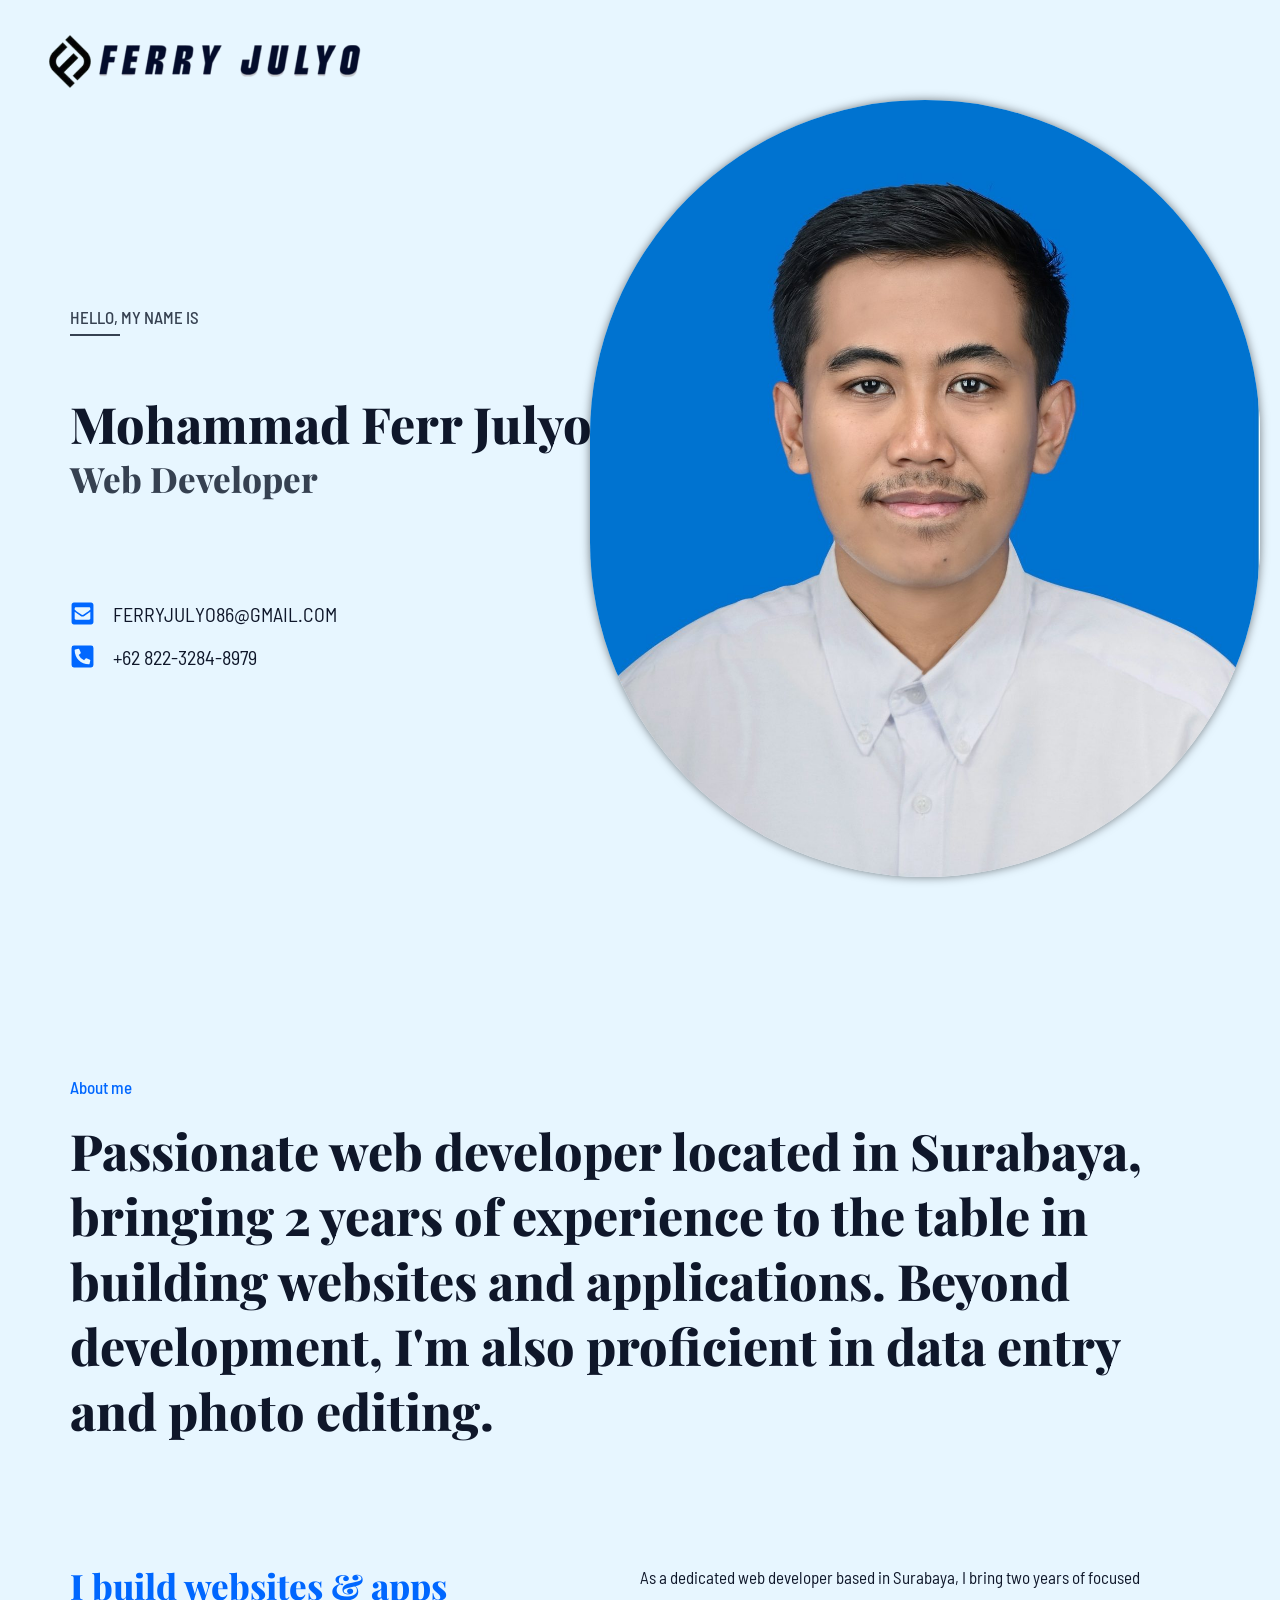
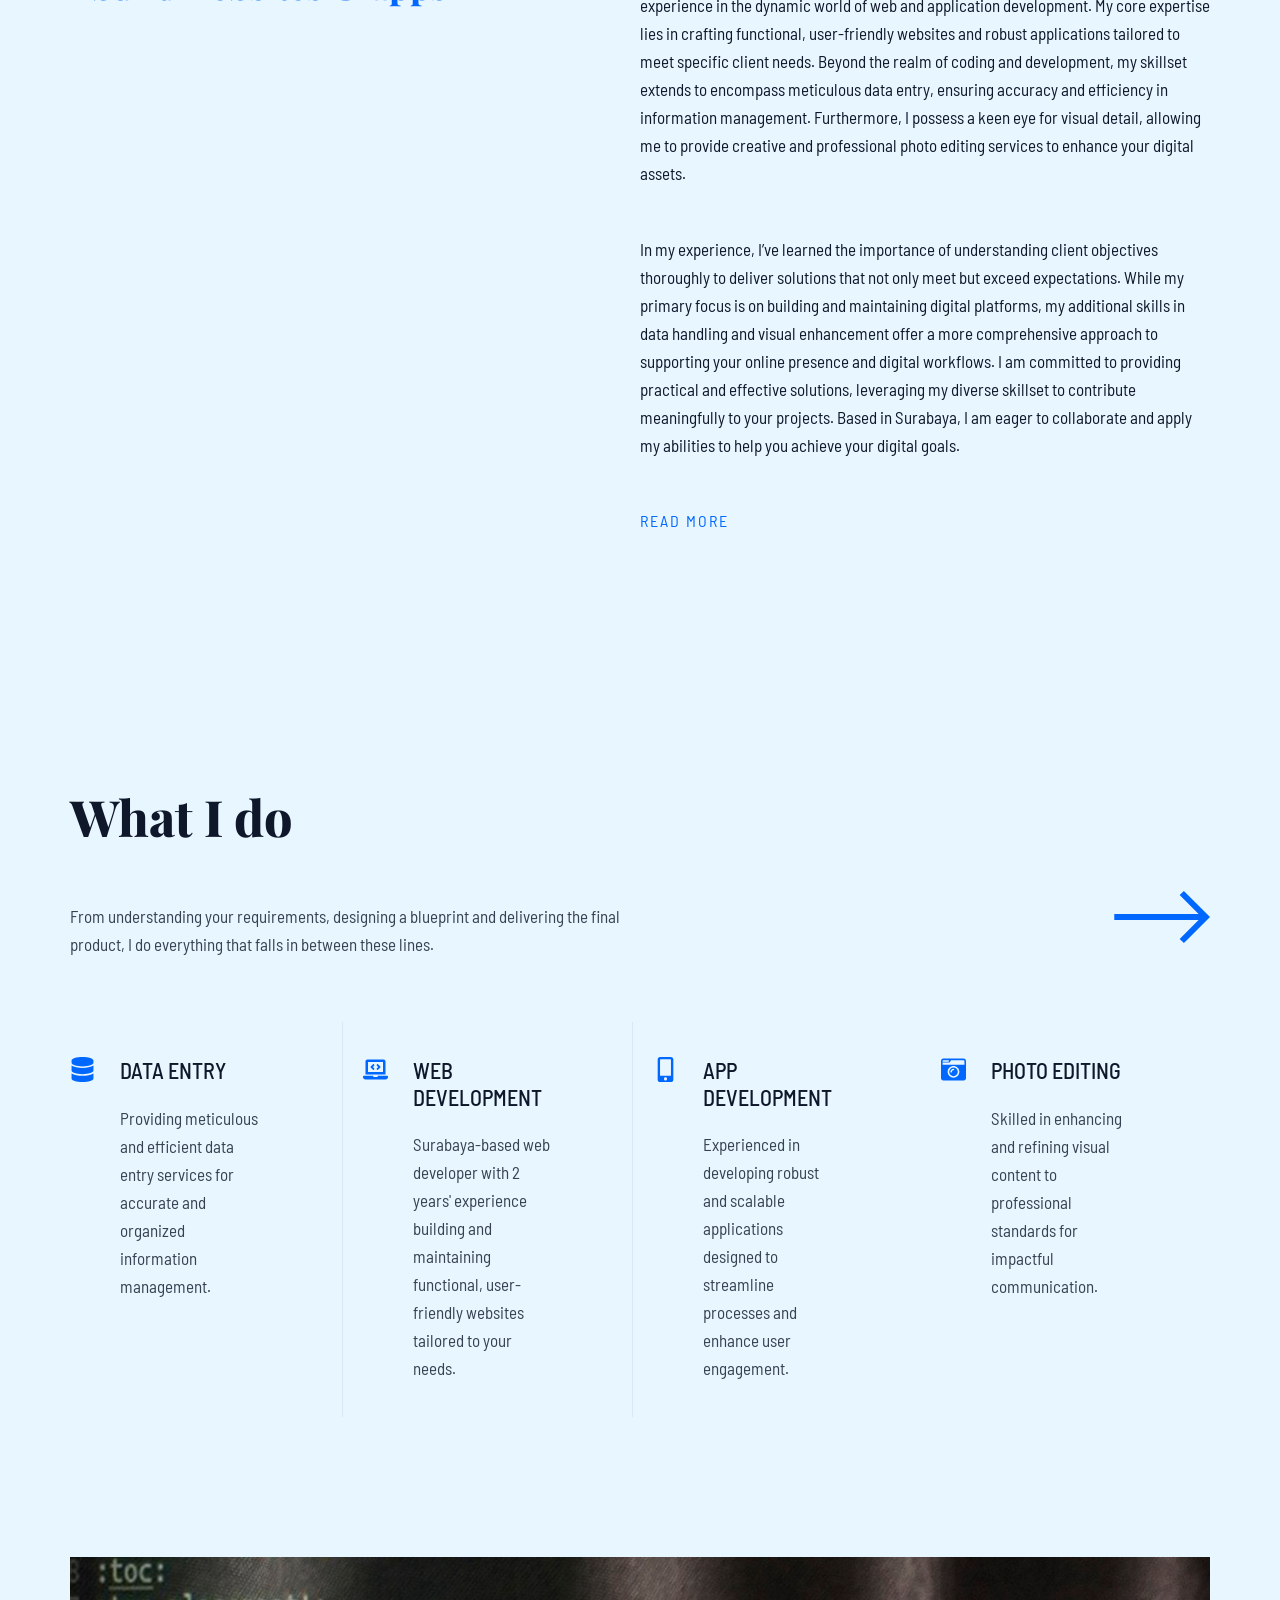
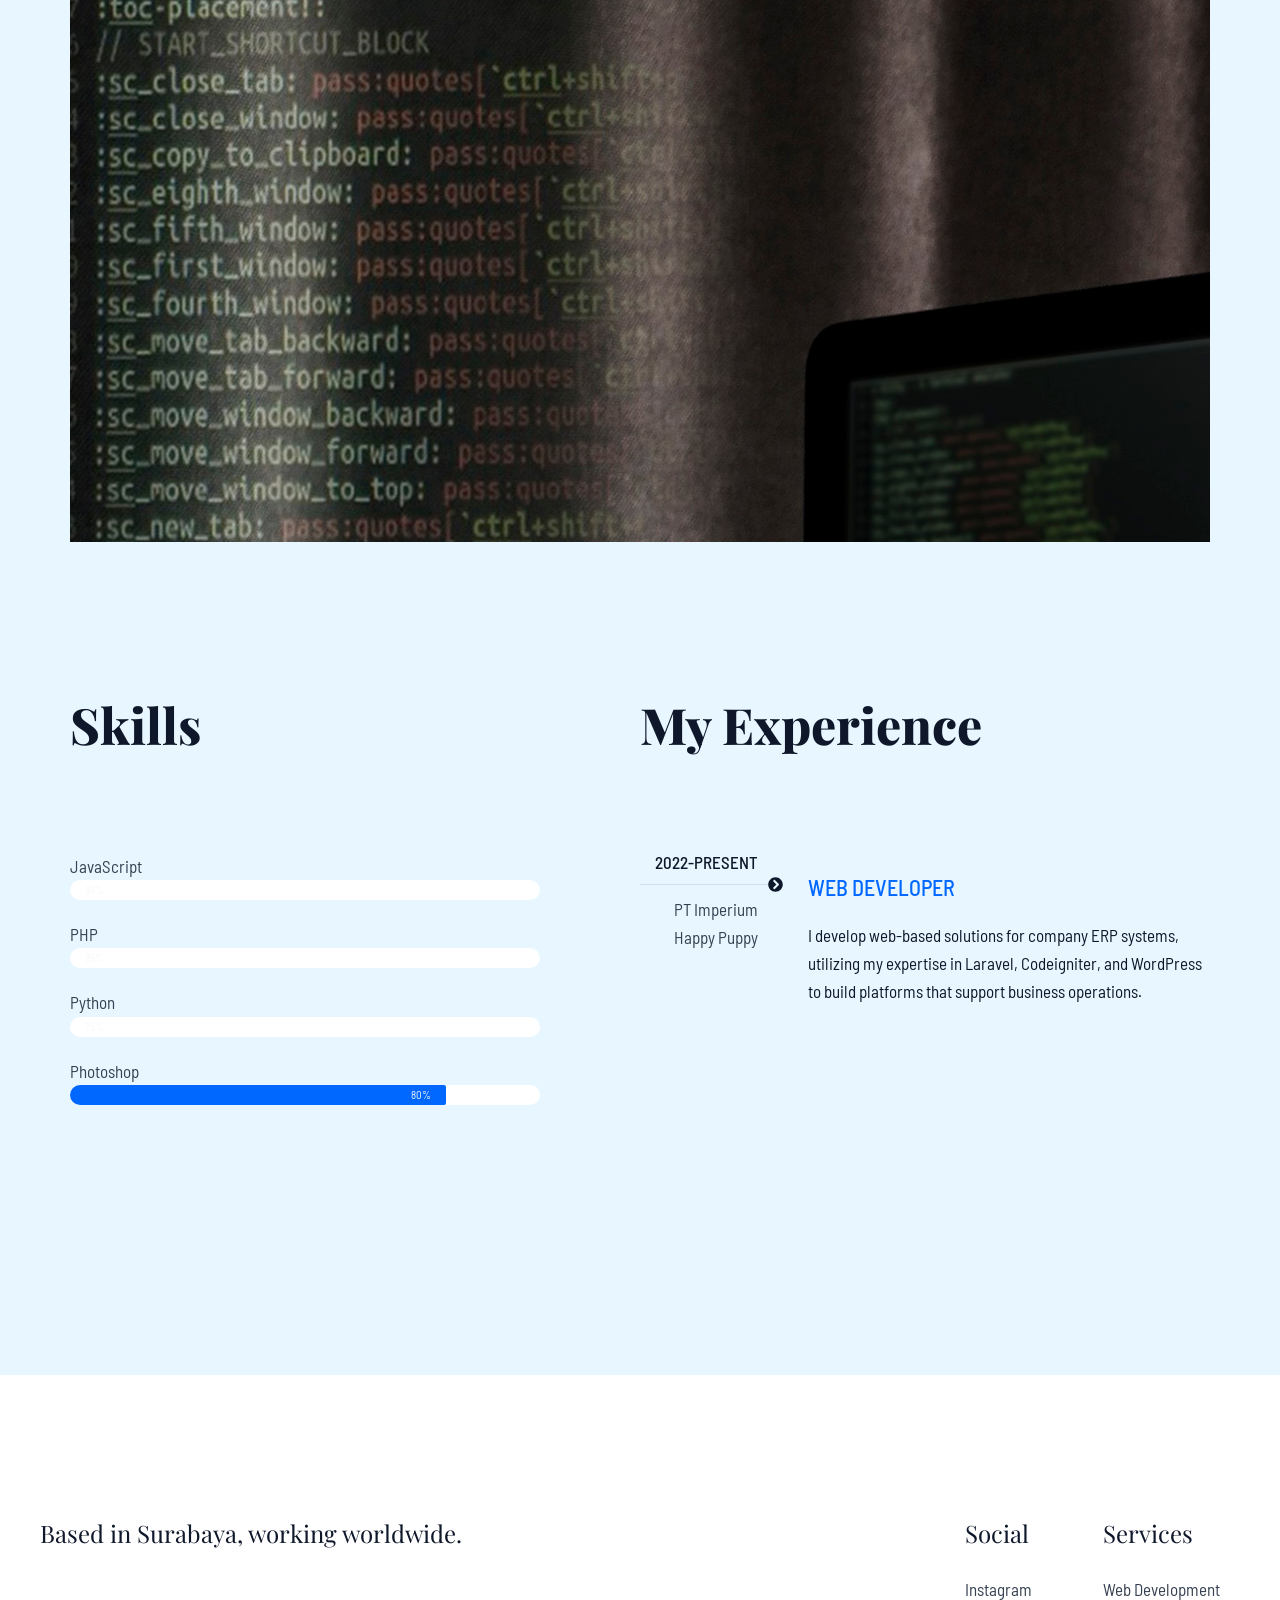
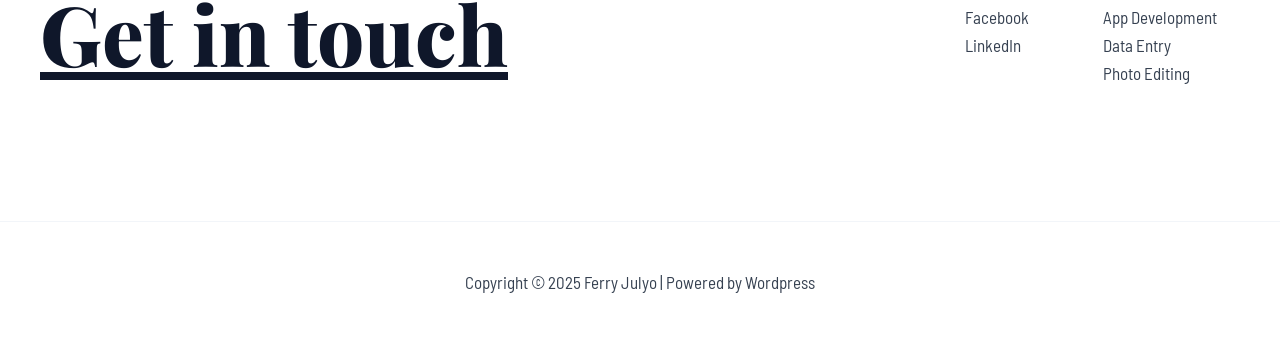
==== commit a9fdd5a6: "Update index.html" ====
--- a/index.html
+++ b/index.html
@@ -4178,7 +4178,7 @@
 										data-settings="{&quot;background_background&quot;:&quot;classic&quot;}">
 										<div class="e-con-inner">
 											<div class="elementor-element elementor-element-576abe7 e-con-full e-flex e-con e-child"
-												data-id="576abe7" data-element_type="container" style="background-image: url(https://ferryjulyo.github.io/portfolio/wp-content\uploads\2025\04\background.jpg);">
+												data-id="576abe7" data-element_type="container" style="background-image: url(https://ferryjulyo.github.io/portfolio/wp-content/uploads/2025/04/background.jpg);">
 											</div>
 										</div>
 									</div>
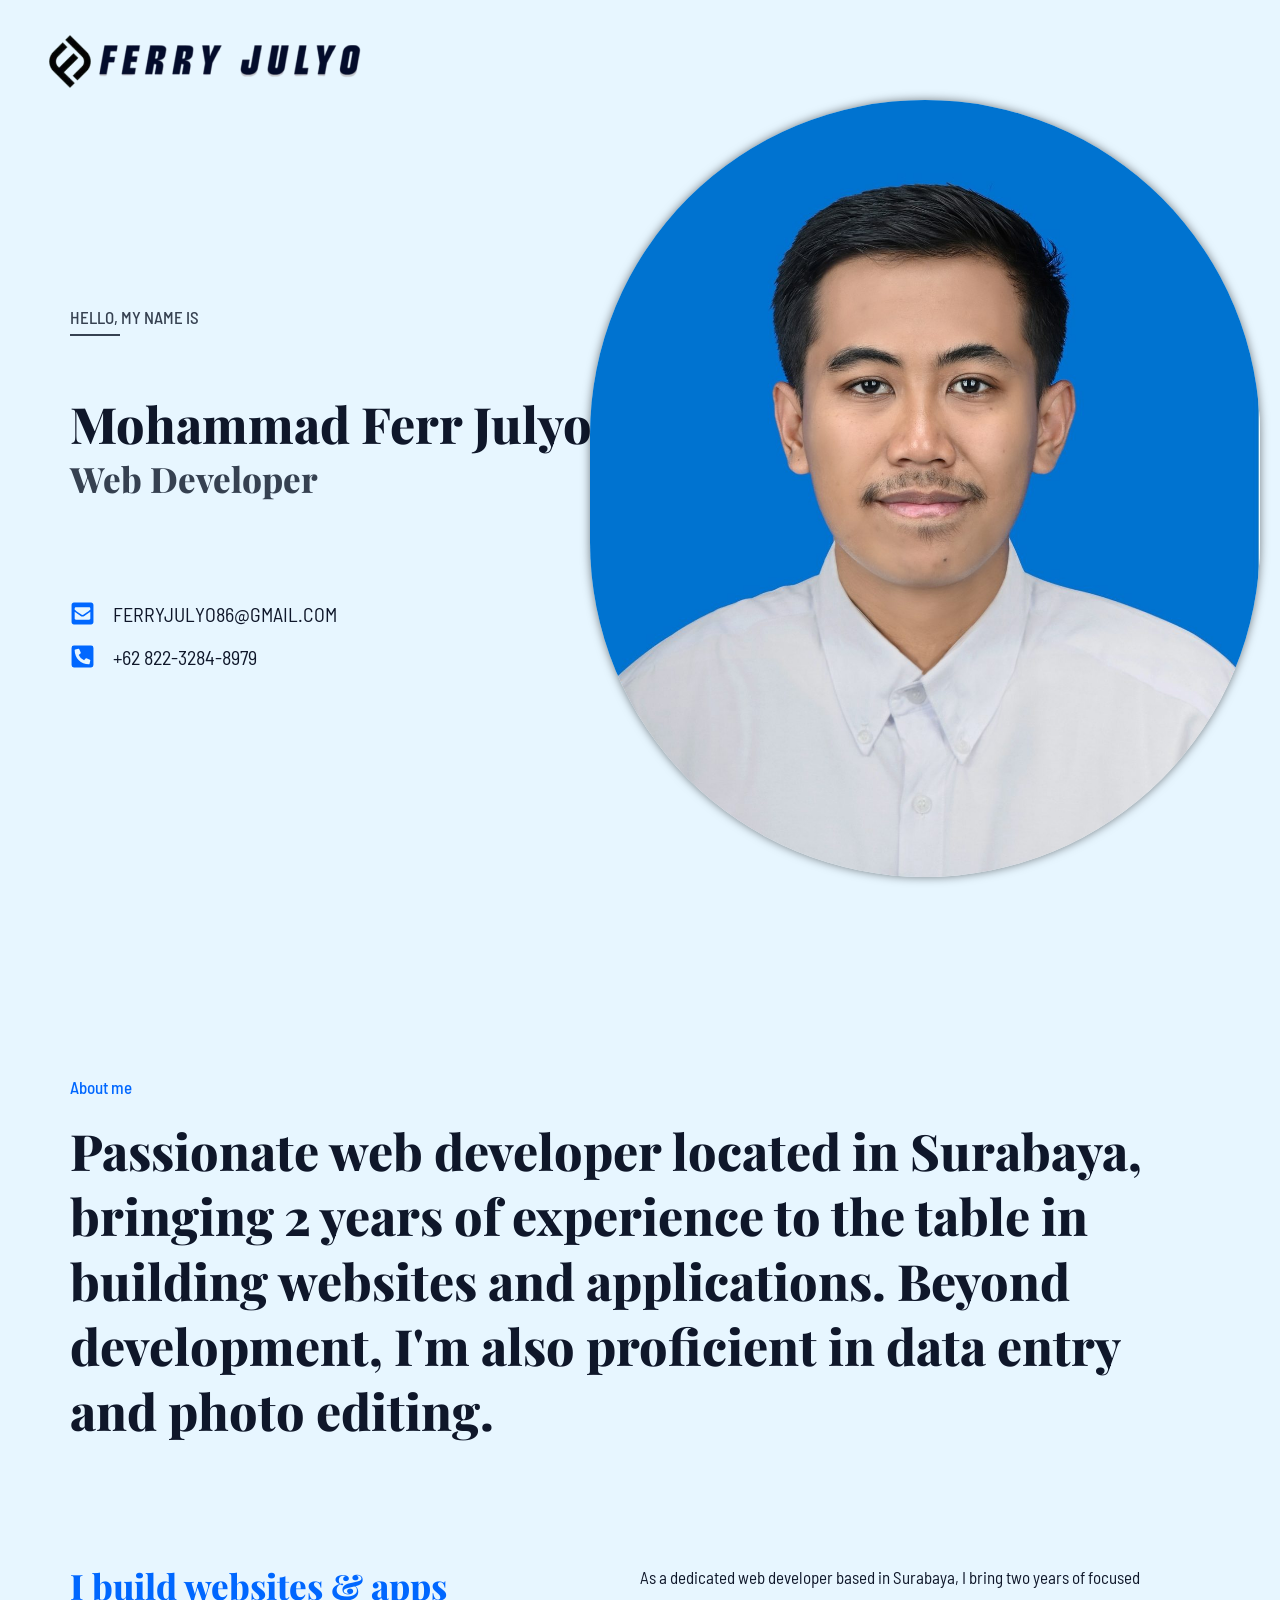
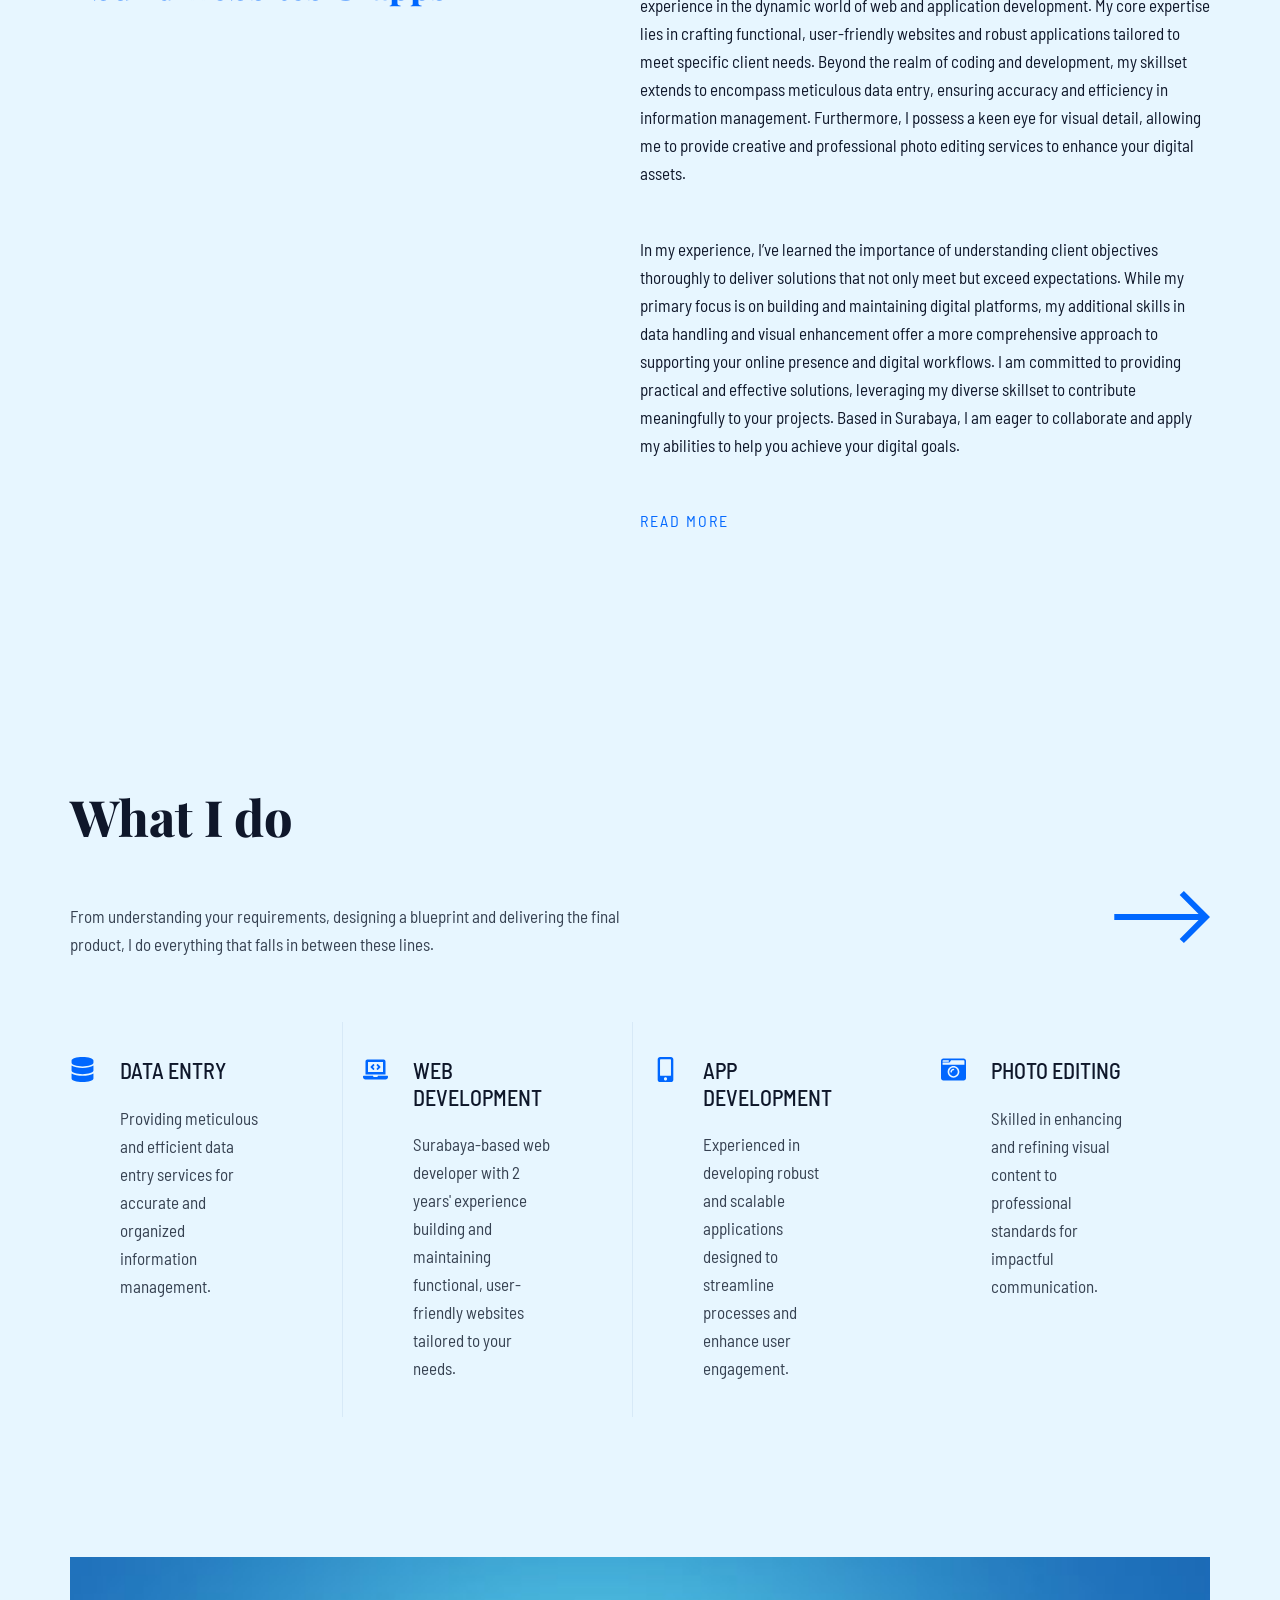
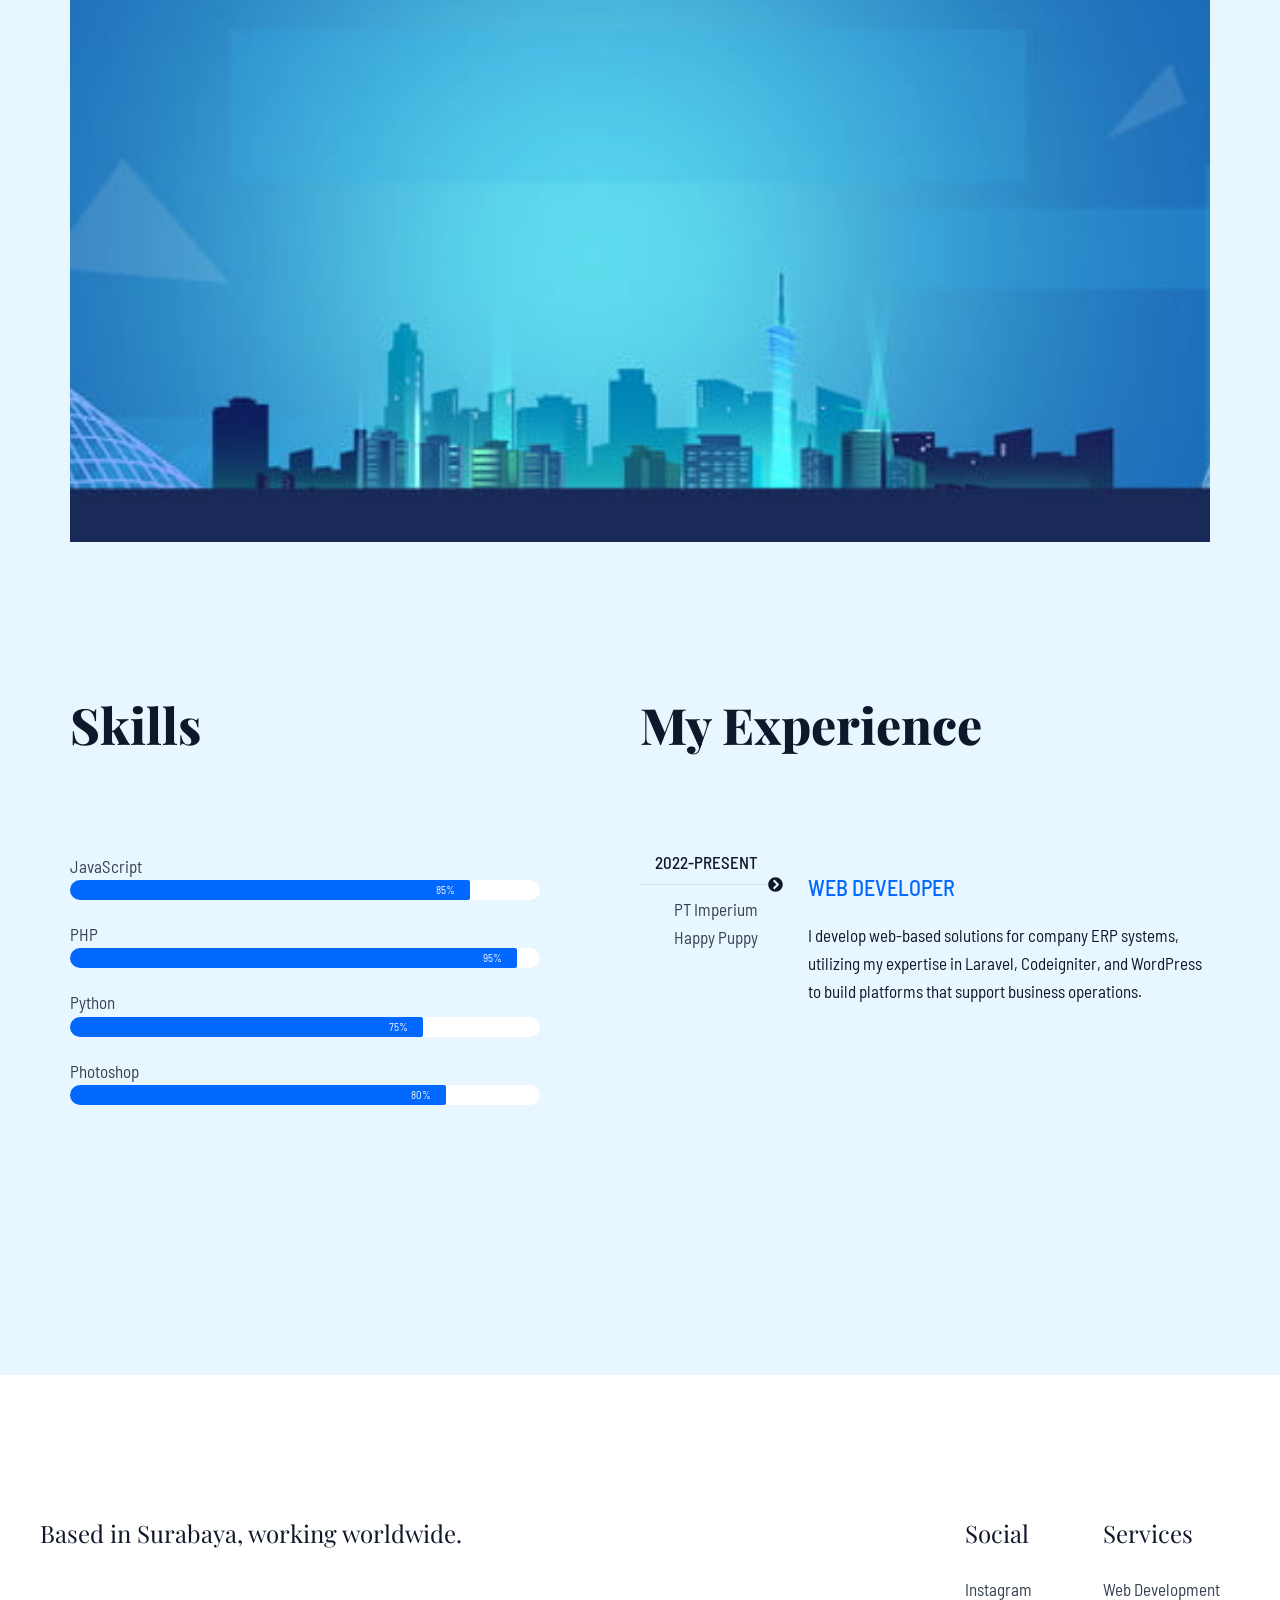
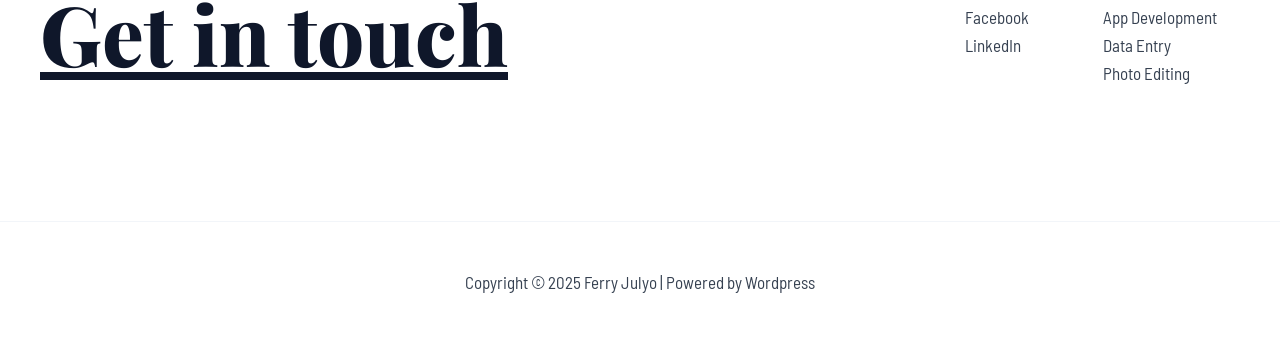
==== commit c9626377: "Update index.html" ====
--- a/index.html
+++ b/index.html
@@ -3631,23 +3631,28 @@
 															<li id="menu-item-22"
 																class="menu-item menu-item-type-post_type menu-item-object-page menu-item-home current-menu-item page_item page-item-267 current_page_item menu-item-22">
 																<a href="https://ferryjulyo.github.io/portfolio/"
-																	aria-current="page" class="menu-link">Home</a></li>
+																	aria-current="page" class="menu-link">Home</a>
+															</li>
 															<li id="menu-item-21"
 																class="menu-item menu-item-type-post_type menu-item-object-page menu-item-21">
 																<a href="https://ferryjulyo.github.io/portfolio/about/"
-																	class="menu-link">About</a></li>
+																	class="menu-link">About</a>
+															</li>
 															<li id="menu-item-20"
 																class="menu-item menu-item-type-post_type menu-item-object-page menu-item-20">
 																<a href="https://ferryjulyo.github.io/portfolio/services/"
-																	class="menu-link">Services</a></li>
+																	class="menu-link">Services</a>
+															</li>
 															<li id="menu-item-19"
 																class="menu-item menu-item-type-post_type menu-item-object-page menu-item-19">
 																<a href="https://ferryjulyo.github.io/portfolio/portfolio/"
-																	class="menu-link">Portfolio</a></li>
+																	class="menu-link">Portfolio</a>
+															</li>
 															<li id="menu-item-18"
 																class="menu-item menu-item-type-post_type menu-item-object-page menu-item-18">
 																<a href="https://ferryjulyo.github.io/portfolio/contact/"
-																	class="menu-link">Contact</a></li>
+																	class="menu-link">Contact</a>
+															</li>
 														</ul>
 													</div>
 												</nav>
@@ -3729,23 +3734,28 @@
 											<li
 												class="menu-item menu-item-type-post_type menu-item-object-page menu-item-home current-menu-item page_item page-item-267 current_page_item menu-item-22">
 												<a href="https://ferryjulyo.github.io/portfolio/" aria-current="page"
-													class="menu-link">Home</a></li>
+													class="menu-link">Home</a>
+											</li>
 											<li
 												class="menu-item menu-item-type-post_type menu-item-object-page menu-item-21">
 												<a href="https://ferryjulyo.github.io/portfolio/about/"
-													class="menu-link">About</a></li>
+													class="menu-link">About</a>
+											</li>
 											<li
 												class="menu-item menu-item-type-post_type menu-item-object-page menu-item-20">
 												<a href="https://ferryjulyo.github.io/portfolio/services/"
-													class="menu-link">Services</a></li>
+													class="menu-link">Services</a>
+											</li>
 											<li
 												class="menu-item menu-item-type-post_type menu-item-object-page menu-item-19">
 												<a href="https://ferryjulyo.github.io/portfolio/portfolio/"
-													class="menu-link">Portfolio</a></li>
+													class="menu-link">Portfolio</a>
+											</li>
 											<li
 												class="menu-item menu-item-type-post_type menu-item-object-page menu-item-18">
 												<a href="https://ferryjulyo.github.io/portfolio/contact/"
-													class="menu-link">Contact</a></li>
+													class="menu-link">Contact</a>
+											</li>
 										</ul>
 									</div>
 								</nav>
@@ -4178,7 +4188,7 @@
 										data-settings="{&quot;background_background&quot;:&quot;classic&quot;}">
 										<div class="e-con-inner">
 											<div class="elementor-element elementor-element-576abe7 e-con-full e-flex e-con e-child"
-												data-id="576abe7" data-element_type="container" style="background-image: url(https://ferryjulyo.github.io/portfolio/wp-content/uploads/2025/04/background.jpg);">
+												data-id="576abe7" data-element_type="container" style="background-image: url(https://ferryjulyo.github.io/portfolio/wp-content/uploads/2025/04/background.jpg);	background-size: cover; background-repeat: no-repeat; background-position: center;">
 											</div>
 										</div>
 									</div>
@@ -4404,15 +4414,18 @@
 											<li id="menu-item-119"
 												class="menu-item menu-item-type-custom menu-item-object-custom menu-item-119">
 												<a href="https://www.instagram.com/ferryjulyo?igsh=bXVoNHZ2OGsydXgz"
-													class="menu-link">Instagram</a></li>
+													class="menu-link">Instagram</a>
+											</li>
 											<li id="menu-item-120"
 												class="menu-item menu-item-type-custom menu-item-object-custom menu-item-120">
 												<a href="https://www.facebook.com/ferry.leo.50/"
-													class="menu-link">Facebook</a></li>
+													class="menu-link">Facebook</a>
+											</li>
 											<li id="menu-item-122"
 												class="menu-item menu-item-type-custom menu-item-object-custom menu-item-122">
 												<a href="https://www.linkedin.com/in/mohammad-ferry-julyo-975a19191/"
-													class="menu-link">LinkedIn</a></li>
+													class="menu-link">LinkedIn</a>
+											</li>
 										</ul>
 									</nav>
 								</section>
@@ -4426,16 +4439,20 @@
 										<ul id="menu-services" class="menu">
 											<li id="menu-item-125"
 												class="menu-item menu-item-type-custom menu-item-object-custom menu-item-125">
-												<a href="#" class="menu-link">Web Development</a></li>
+												<a href="#" class="menu-link">Web Development</a>
+											</li>
 											<li id="menu-item-126"
 												class="menu-item menu-item-type-custom menu-item-object-custom menu-item-126">
-												<a href="#" class="menu-link">App Development</a></li>
+												<a href="#" class="menu-link">App Development</a>
+											</li>
 											<li id="menu-item-995"
 												class="menu-item menu-item-type-custom menu-item-object-custom menu-item-995">
-												<a href="#" class="menu-link">Data Entry</a></li>
+												<a href="#" class="menu-link">Data Entry</a>
+											</li>
 											<li id="menu-item-996"
 												class="menu-item menu-item-type-custom menu-item-object-custom menu-item-996">
-												<a href="#" class="menu-link">Photo Editing</a></li>
+												<a href="#" class="menu-link">Photo Editing</a>
+											</li>
 										</ul>
 									</nav>
 								</section>
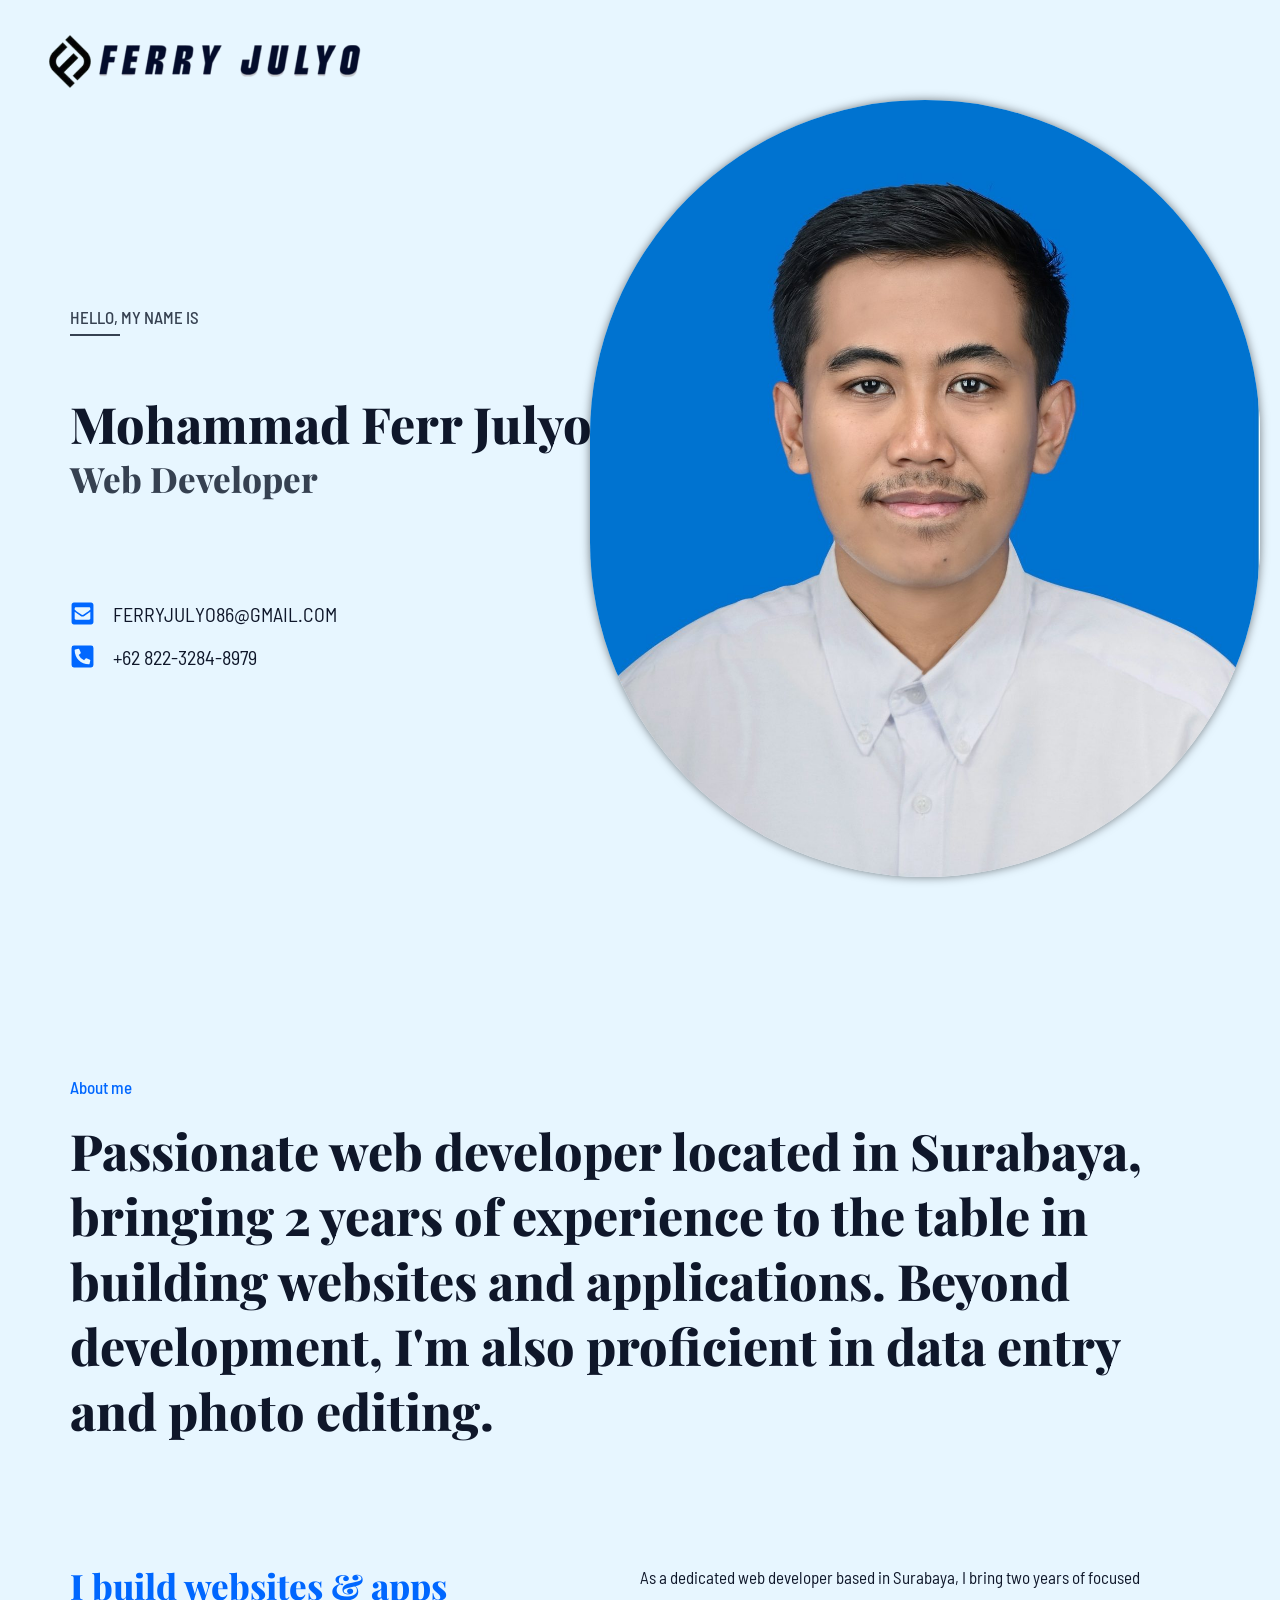
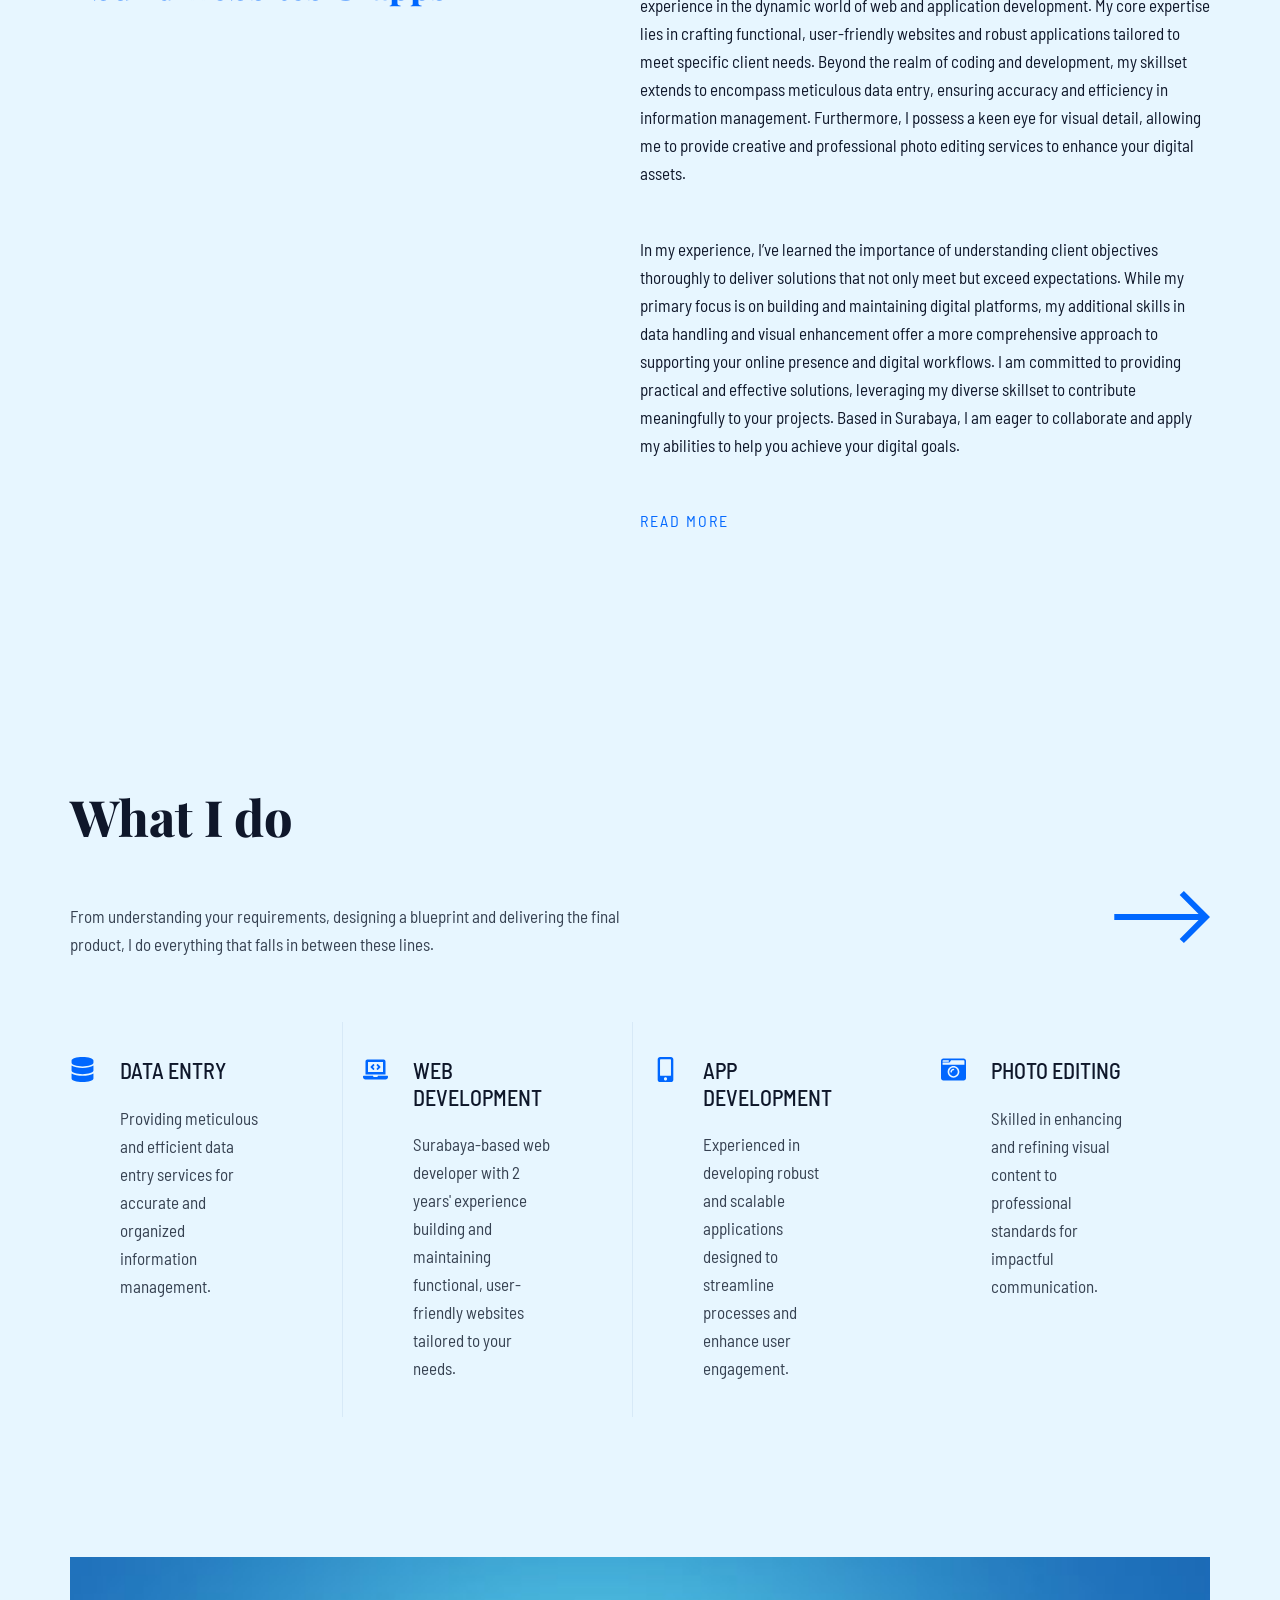
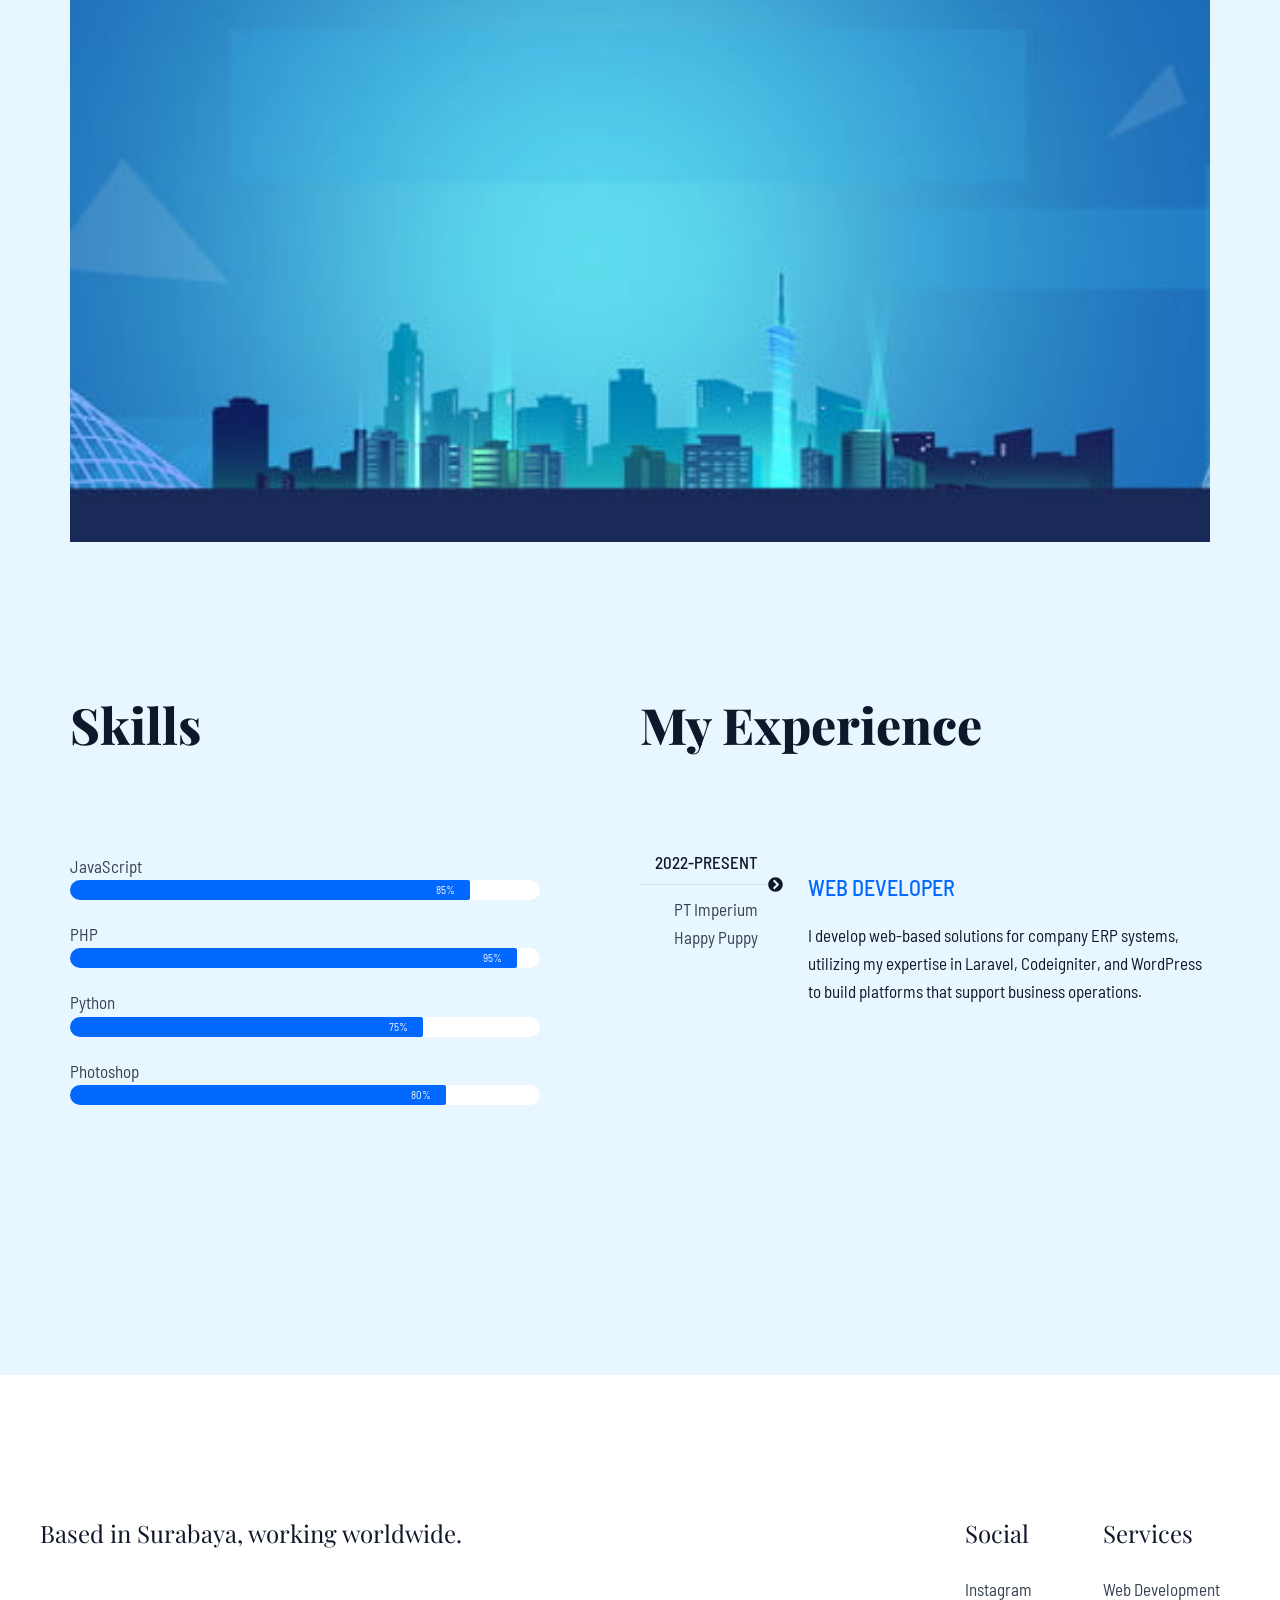
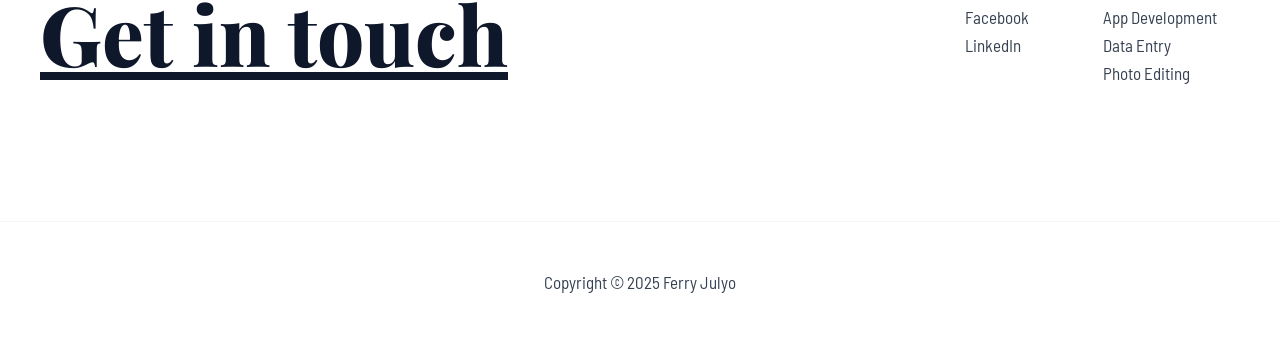
==== commit 4f9d2781: "Update index.html" ====
--- a/index.html
+++ b/index.html
@@ -4470,7 +4470,7 @@
 							<div class="ast-builder-layout-element ast-flex site-footer-focus-item ast-footer-copyright"
 								data-section="section-footer-builder">
 								<div class="ast-footer-copyright">
-									<p>Copyright &copy; 2025 Ferry Julyo | Powered by Wordpress</p>
+									<p>Copyright &copy; 2025 Ferry Julyo</p>
 								</div>
 							</div>
 						</div>
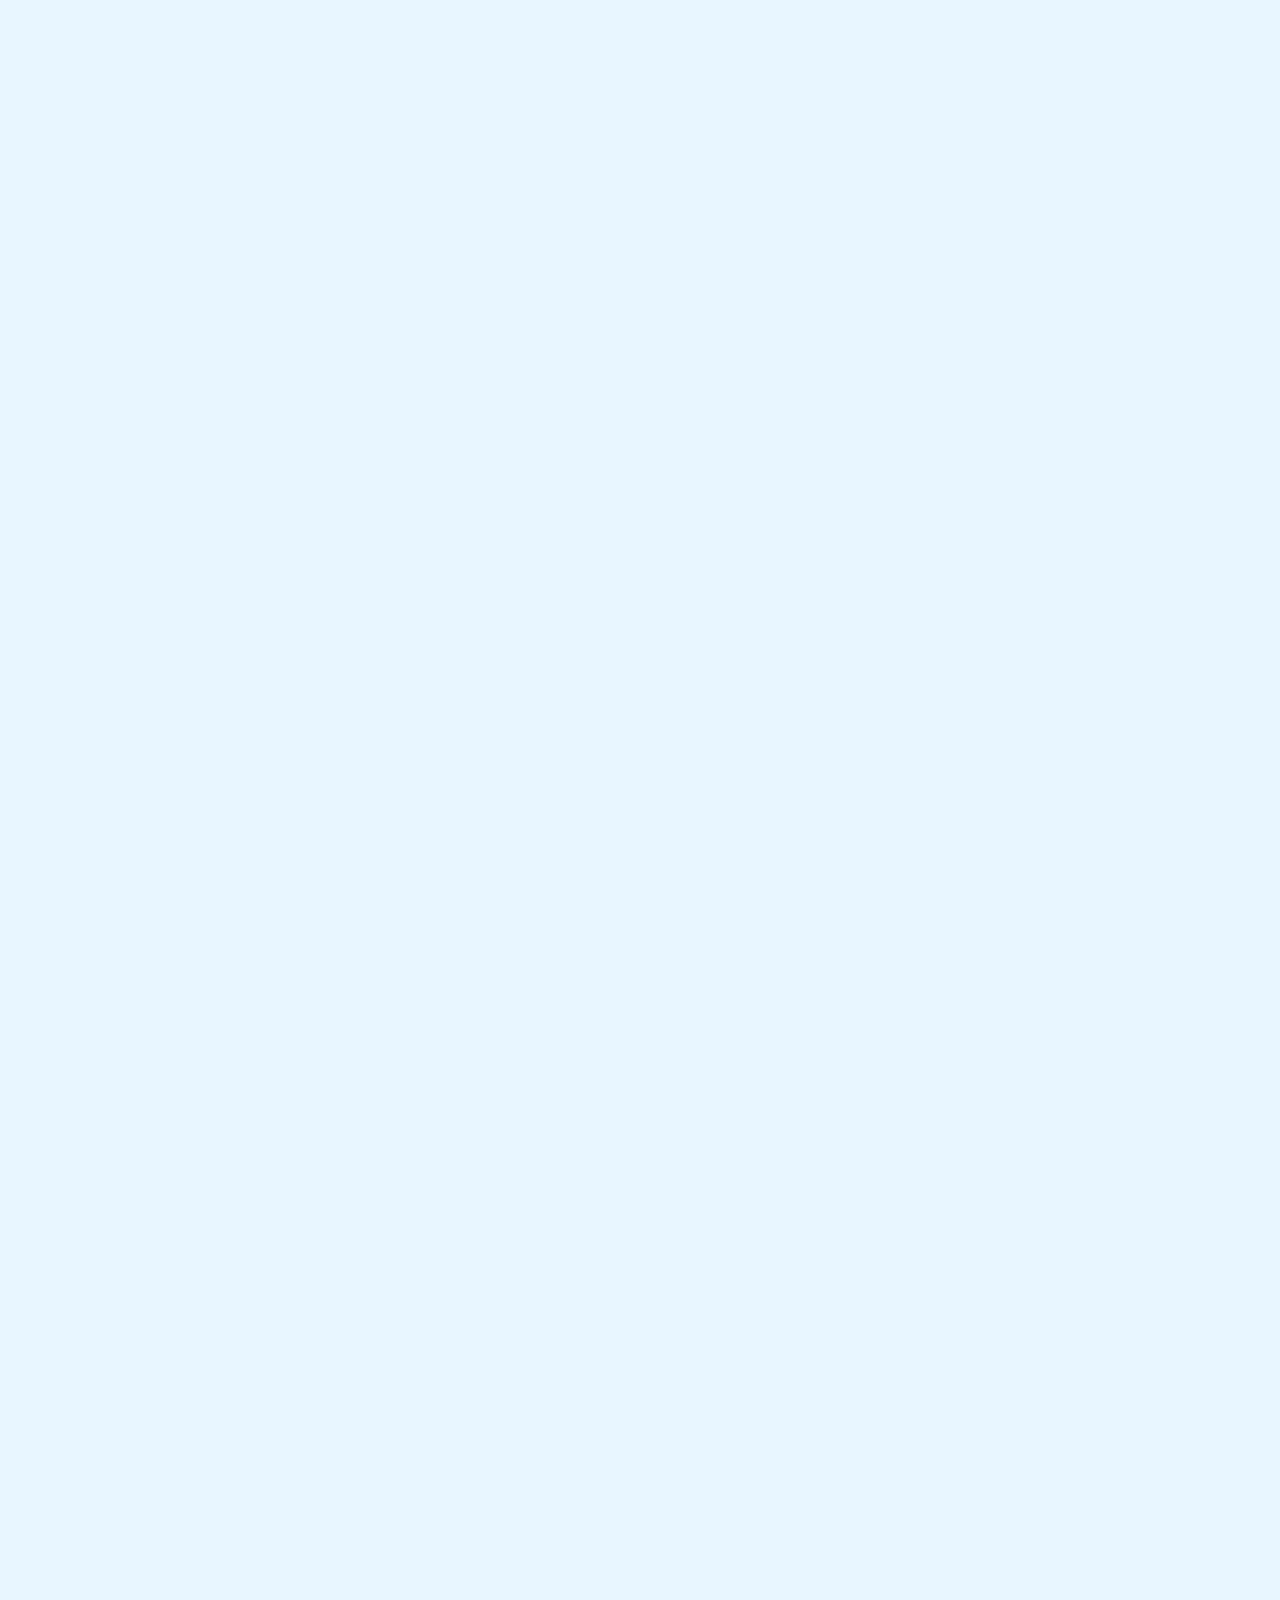
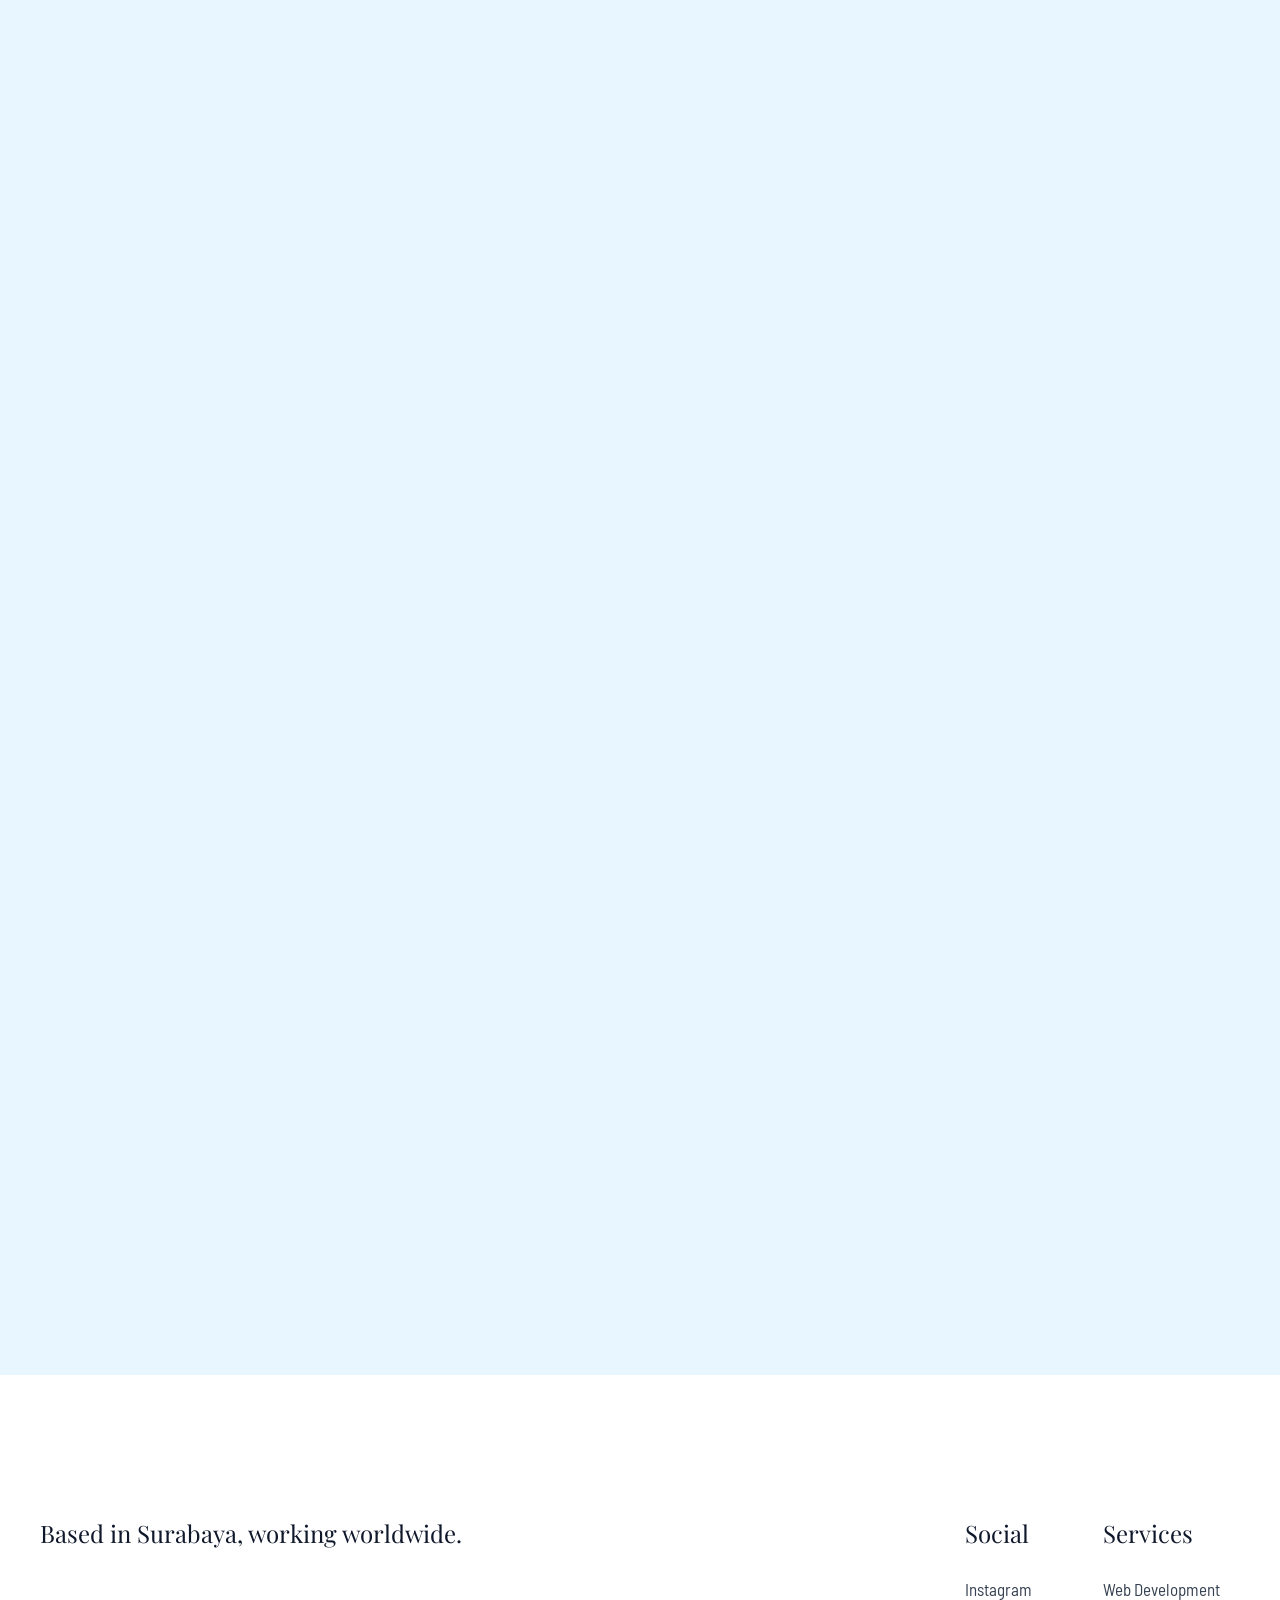
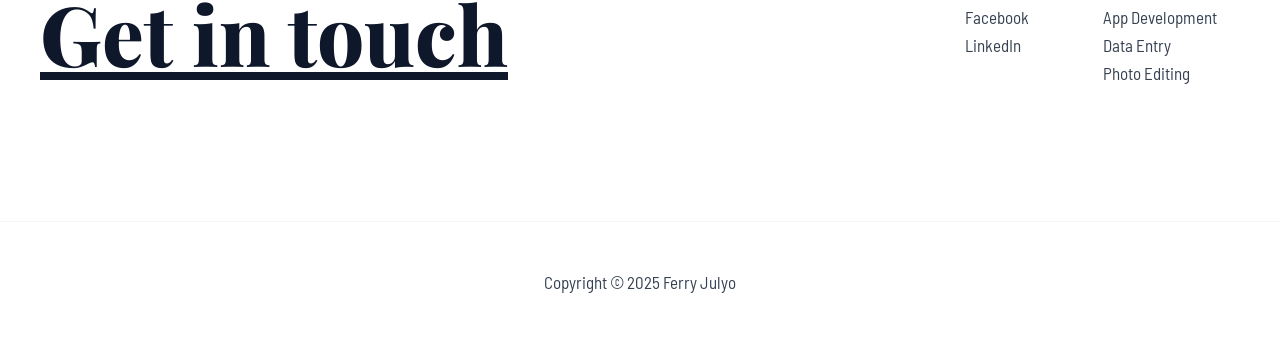
==== commit c1a938d6: "Update index.html" ====
--- a/index.html
+++ b/index.html
@@ -11,6 +11,18 @@
 	<style>
 		img:is([sizes="auto" i], [sizes^="auto," i]) {
 			contain-intrinsic-size: 3000px 1500px
+		}
+		
+		.fade-in-up {
+			opacity: 0;
+			transform: translateY(30px);
+			transition: opacity 0.6s ease-out, transform 0.6s ease-out;
+			will-change: opacity, transform;
+		}
+
+		.fade-in-up.visible {
+			opacity: 1;
+			transform: none;
 		}
 	</style>
 	<link rel="dns-prefetch" href="//fonts.googleapis.com">
@@ -3590,7 +3602,7 @@
 			class="site-header header-main-layout-1 ast-primary-menu-enabled ast-hide-custom-menu-mobile ast-builder-menu-toggle-icon ast-mobile-header-inline"
 			id="masthead" itemtype="https://schema.org/WPHeader" itemscope="itemscope" itemid="#masthead">
 			<div id="ast-desktop-header" data-toggle-type="dropdown">
-				<div class="ast-main-header-wrap main-header-bar-wrap ">
+				<div class="ast-main-header-wrap main-header-bar-wrap fade-in-up ">
 					<div class="ast-primary-header-bar ast-primary-header main-header-bar site-header-focus-item"
 						data-section="section-primary-header-builder">
 						<div class="site-primary-header-wrap ast-builder-grid-row-container site-header-focus-item ast-container"
@@ -3666,7 +3678,7 @@
 				</div>
 			</div> <!-- Main Header Bar Wrap -->
 			<div id="ast-mobile-header" class="ast-mobile-header-wrap " data-type="dropdown">
-				<div class="ast-main-header-wrap main-header-bar-wrap">
+				<div class="ast-main-header-wrap main-header-bar-wrap fade-in-up">
 					<div class="ast-primary-header-bar ast-primary-header main-header-bar site-primary-header-wrap site-header-focus-item ast-builder-grid-row-layout-default ast-builder-grid-row-tablet-layout-default ast-builder-grid-row-mobile-layout-default"
 						data-section="section-primary-header-builder">
 						<div class="ast-builder-grid-row ast-builder-grid-row-has-sides ast-builder-grid-row-no-center">
@@ -3784,7 +3796,7 @@
 
 								<div data-elementor-type="wp-page" data-elementor-id="267"
 									class="elementor elementor-267">
-									<div class="elementor-element elementor-element-fe2a2bd e-flex e-con-boxed e-con e-parent"
+									<div class="elementor-element elementor-element-fe2a2bd e-flex e-con-boxed e-con e-parent fade-in-up"
 										data-id="fe2a2bd" data-element_type="container"
 										data-settings="{&quot;background_background&quot;:&quot;classic&quot;}">
 										<div class="e-con-inner">
@@ -3876,7 +3888,7 @@
 											</div>
 										</div>
 									</div>
-									<div class="elementor-element elementor-element-711f06a e-flex e-con-boxed e-con e-parent"
+									<div class="elementor-element elementor-element-711f06a e-flex e-con-boxed e-con e-parent fade-in-up"
 										data-id="711f06a" data-element_type="container">
 										<div class="e-con-inner">
 											<div class="elementor-element elementor-element-d71ef20 e-con-full e-flex e-con e-child"
@@ -3979,7 +3991,7 @@
 											</div>
 										</div>
 									</div>
-									<div class="elementor-element elementor-element-4be6fe0 e-flex e-con-boxed e-con e-parent"
+									<div class="elementor-element elementor-element-4be6fe0 e-flex e-con-boxed e-con e-parent fade-in-up"
 										data-id="4be6fe0" data-element_type="container"
 										data-settings="{&quot;background_background&quot;:&quot;classic&quot;}">
 										<div class="e-con-inner">
@@ -4183,7 +4195,7 @@
 											</div>
 										</div>
 									</div>
-									<div class="elementor-element elementor-element-fd6010e e-flex e-con-boxed e-con e-parent"
+									<div class="elementor-element elementor-element-fd6010e e-flex e-con-boxed e-con e-parent fade-in-up"
 										data-id="fd6010e" data-element_type="container"
 										data-settings="{&quot;background_background&quot;:&quot;classic&quot;}">
 										<div class="e-con-inner">
@@ -4192,7 +4204,7 @@
 											</div>
 										</div>
 									</div>
-									<div class="elementor-element elementor-element-f9069ed e-flex e-con-boxed e-con e-parent"
+									<div class="elementor-element elementor-element-f9069ed e-flex e-con-boxed e-con e-parent fade-in-up"
 										data-id="f9069ed" data-element_type="container">
 										<div class="e-con-inner">
 											<div class="elementor-element elementor-element-2eb253f e-con-full e-flex e-con e-child"
@@ -4355,7 +4367,7 @@
 											</div>
 										</div>
 									</div>
-									<div class="elementor-element elementor-element-32270e5 e-flex e-con-boxed e-con e-parent"
+									<div class="elementor-element elementor-element-32270e5 e-flex e-con-boxed e-con e-parent fade-in-up"
 										data-id="32270e5" data-element_type="container"
 										data-settings="{&quot;background_background&quot;:&quot;classic&quot;}">
 										<div class="e-con-inner">
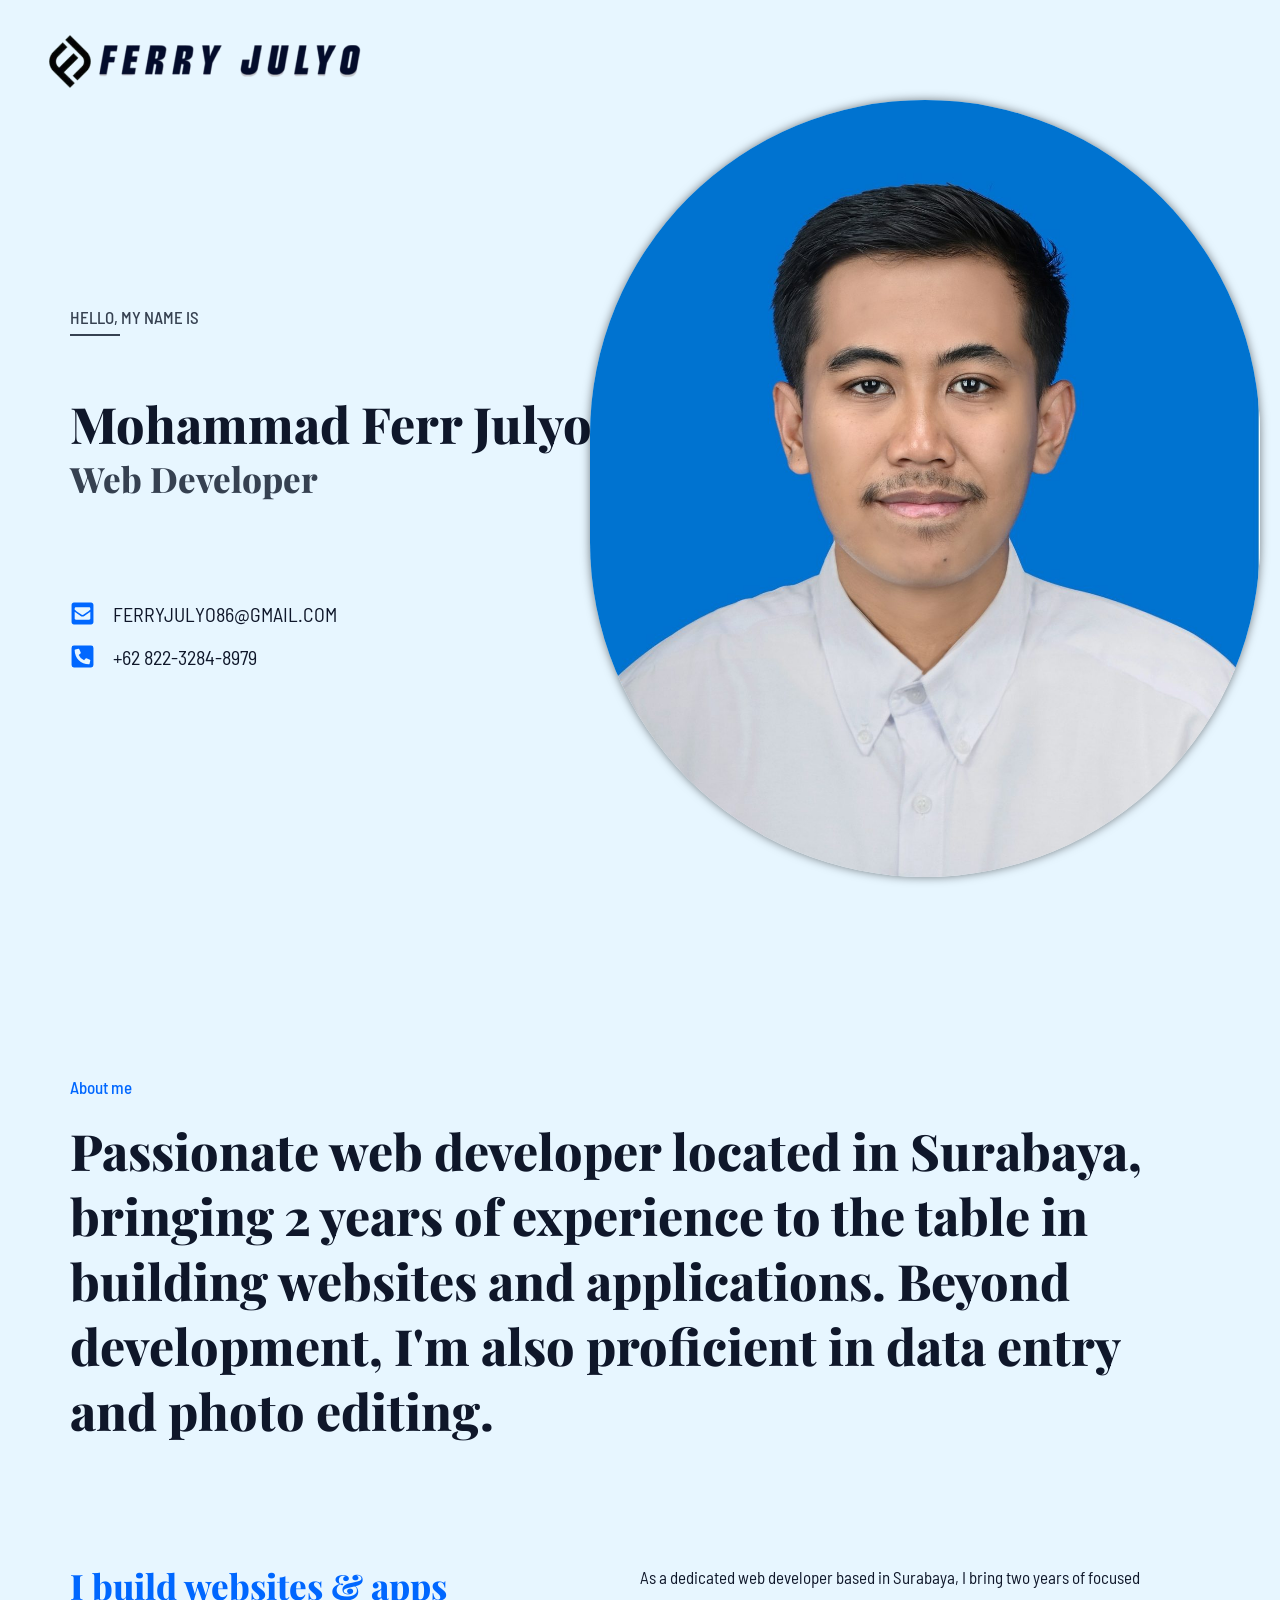
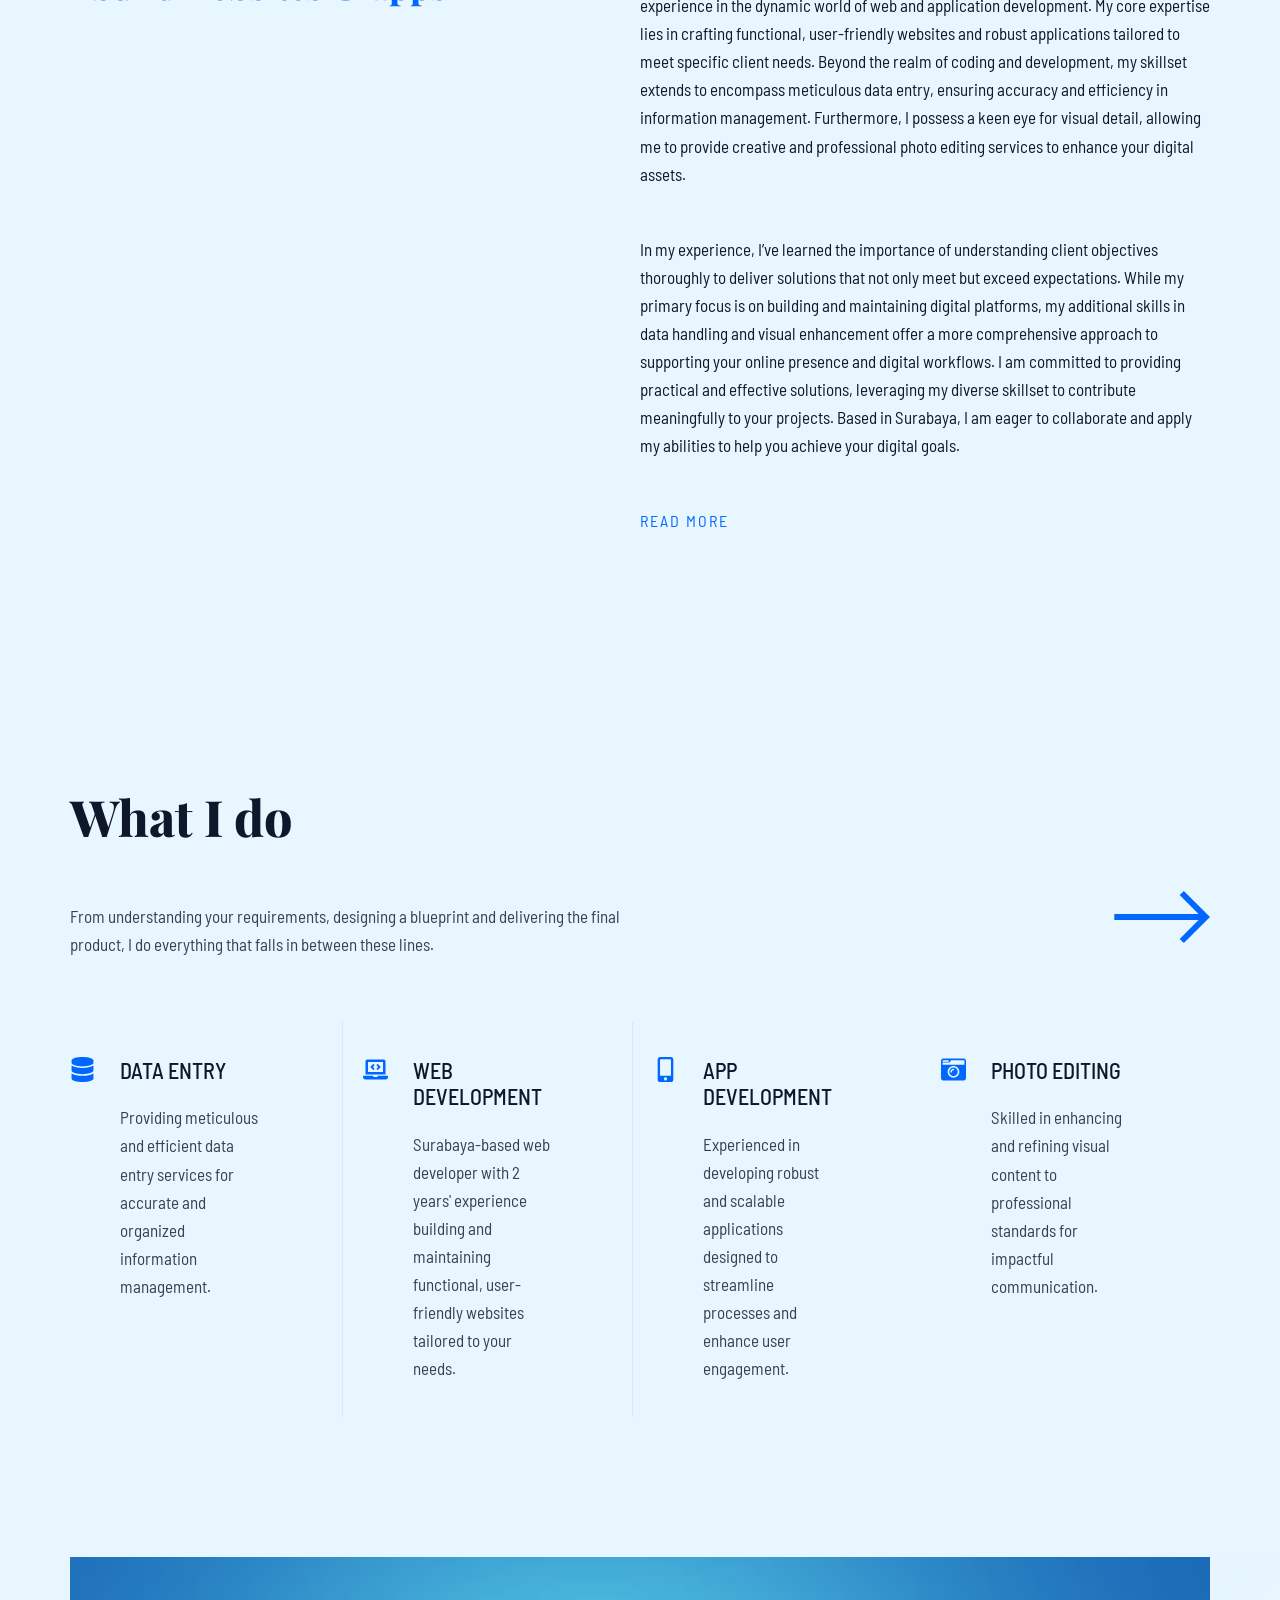
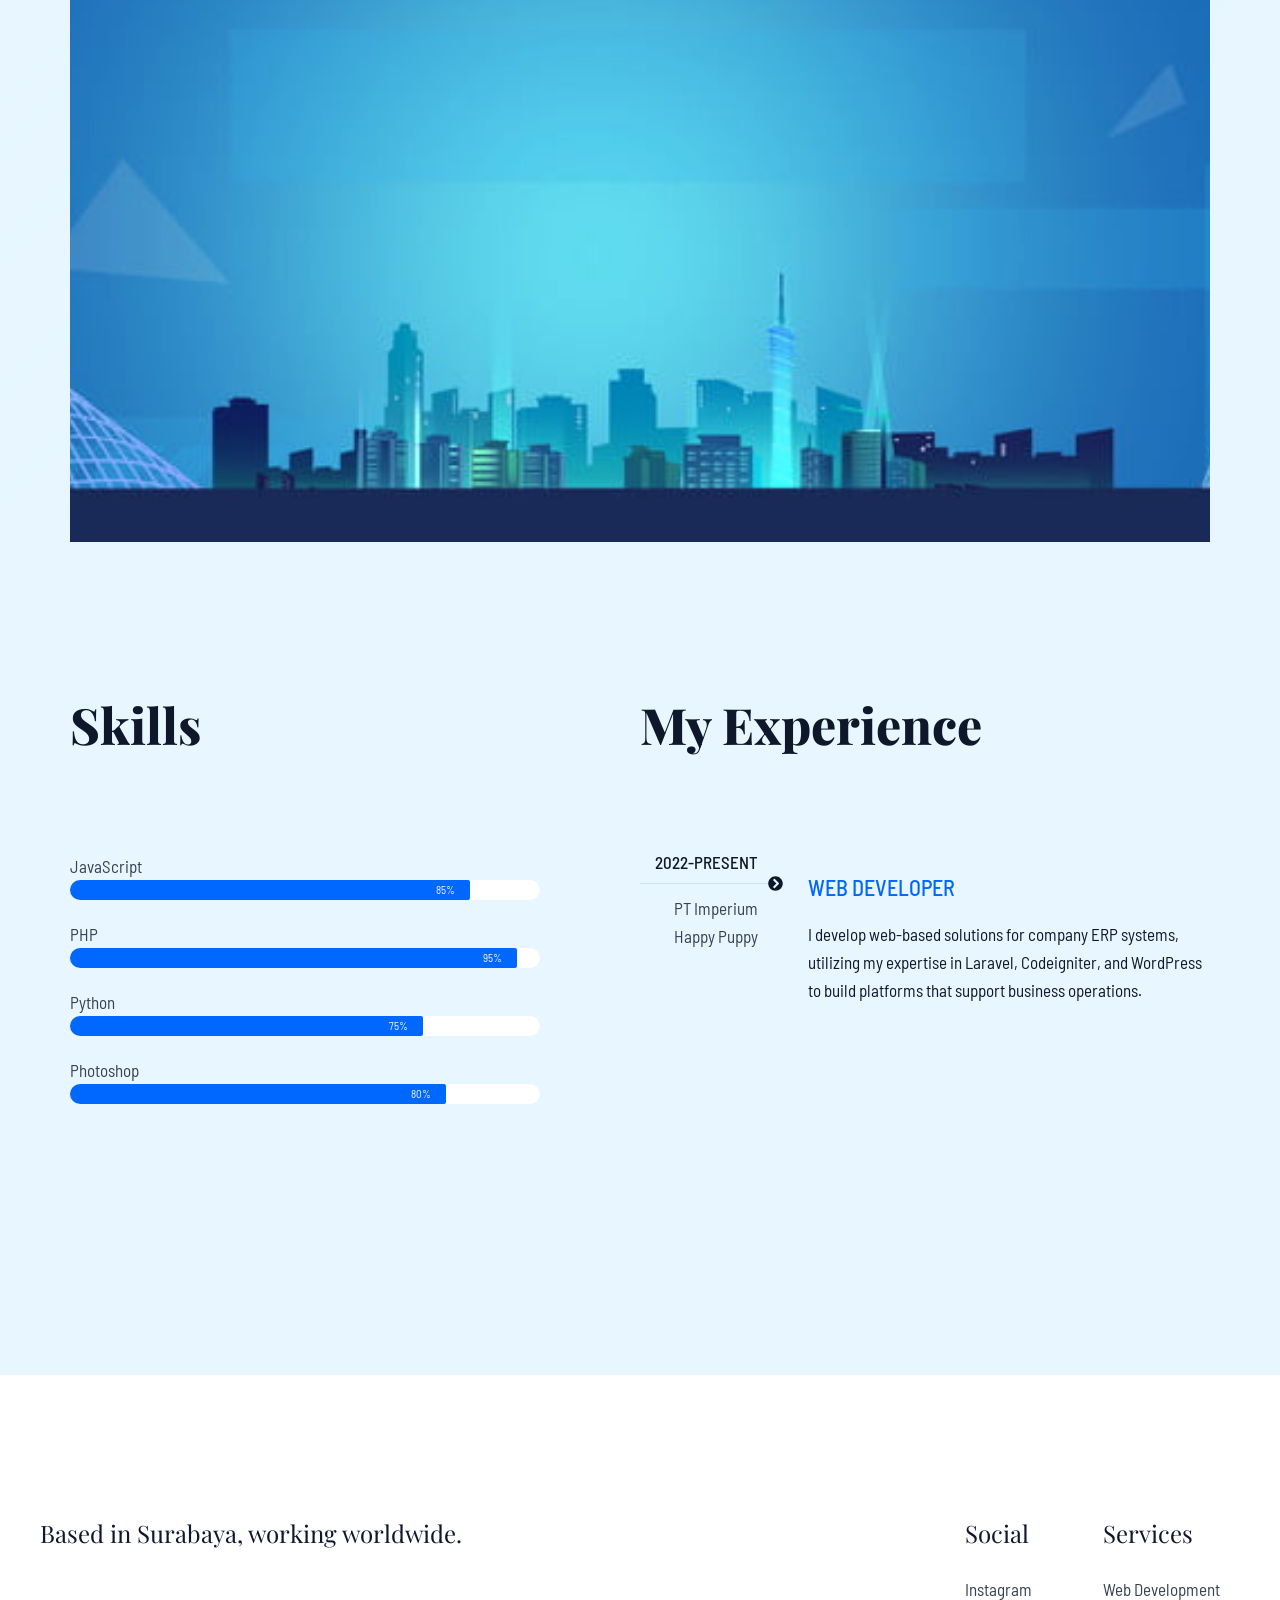
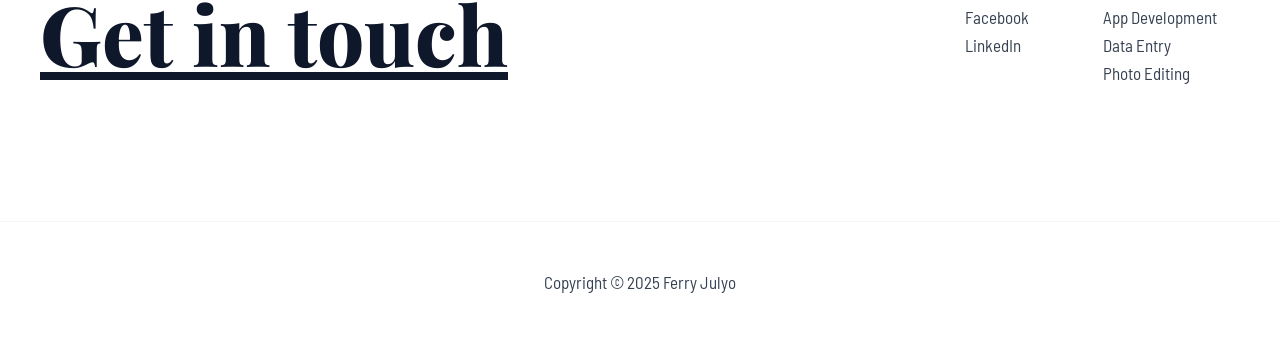
==== commit bd84a3c1: "Update index.html" ====
--- a/index.html
+++ b/index.html
@@ -4549,4 +4549,21 @@
 	<script>/(trident|msie)/i.test(navigator.userAgent) && document.getElementById && window.addEventListener && window.addEventListener("hashchange", function () { var t, e = location.hash.substring(1); /^[A-z0-9_-]+$/.test(e) && (t = document.getElementById(e)) && (/^(?:a|select|input|button|textarea)$/i.test(t.tagName) || (t.tabIndex = -1), t.focus()) }, !1);</script>
 </body>
 
-</html>+</html>
+<script>
+	document.addEventListener('DOMContentLoaded', function () {
+	  const elements = document.querySelectorAll('.fade-in-up');
+  
+	  const observer = new IntersectionObserver(entries => {
+		entries.forEach(entry => {
+		  if (entry.isIntersecting) {
+			entry.target.classList.add('visible');
+		  }
+		});
+	  }, {
+		threshold: 0.1
+	  });
+  
+	  elements.forEach(el => observer.observe(el));
+	});
+  </script>
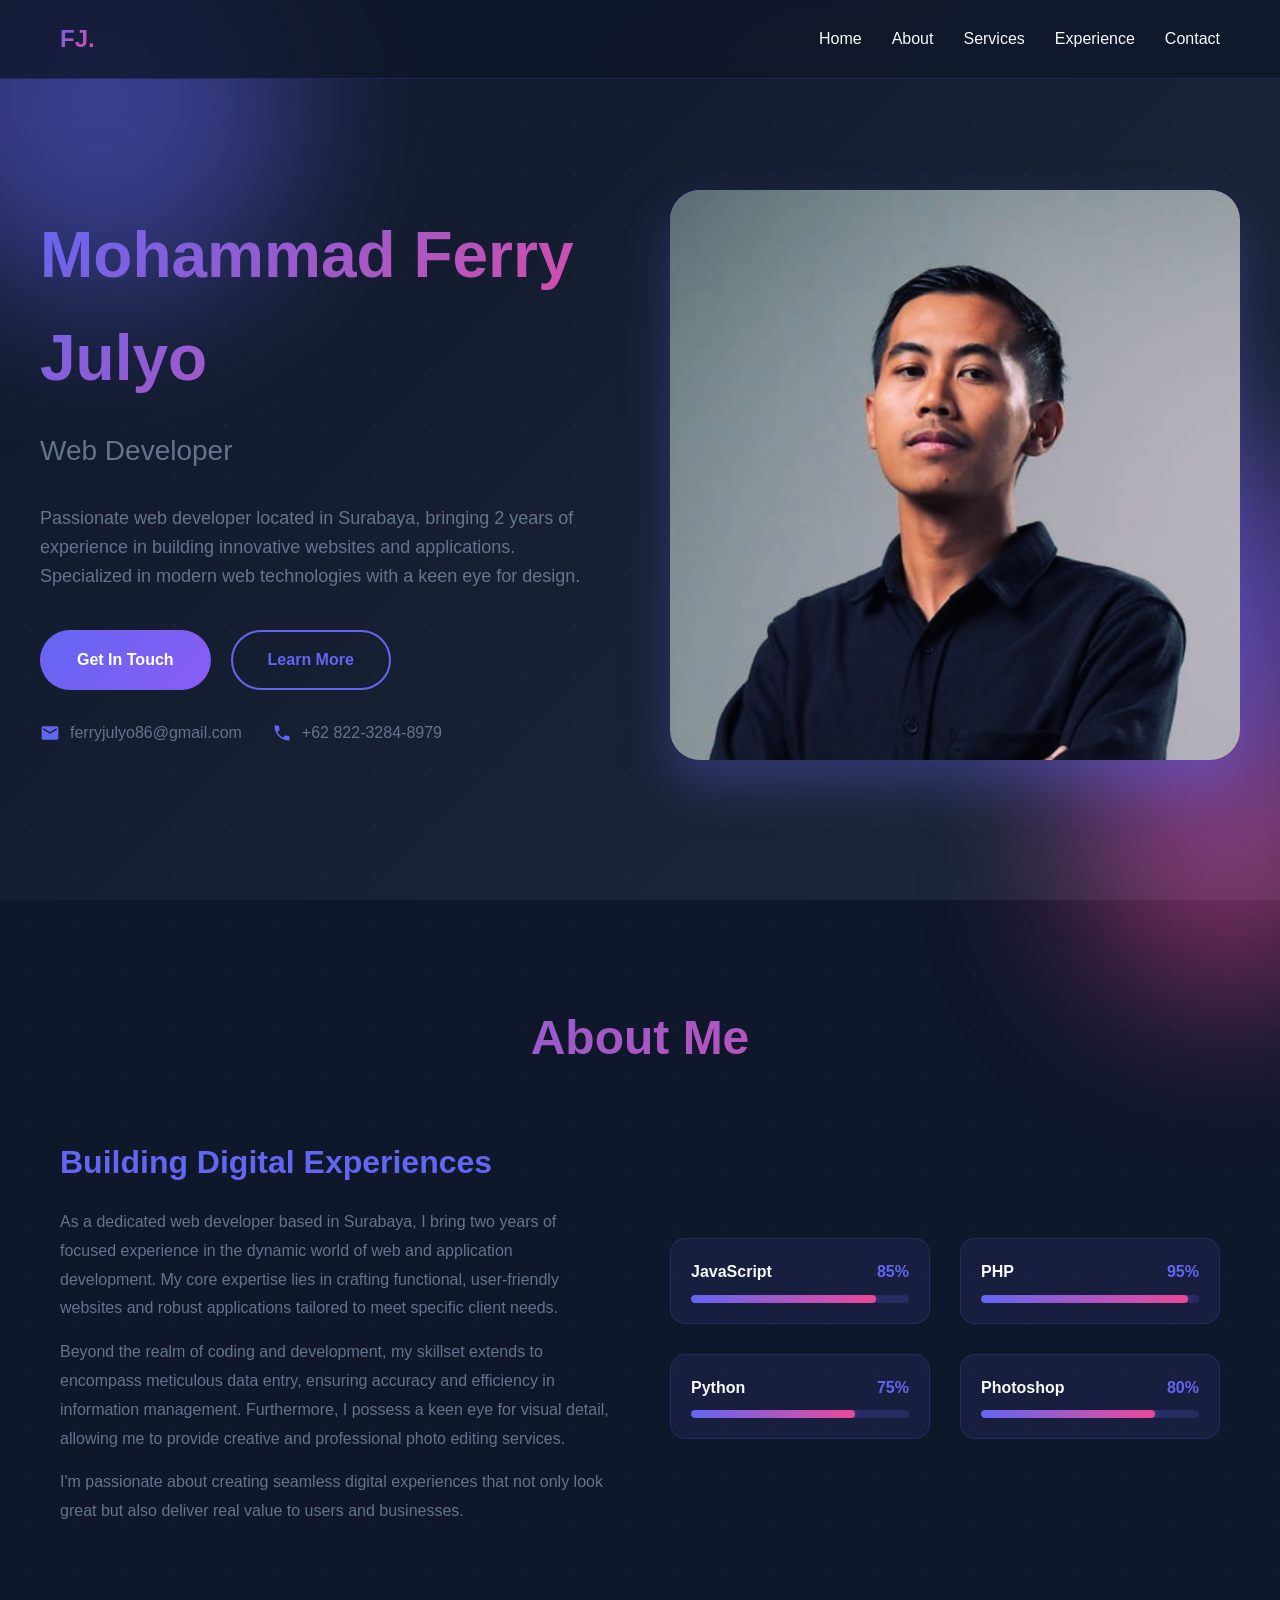
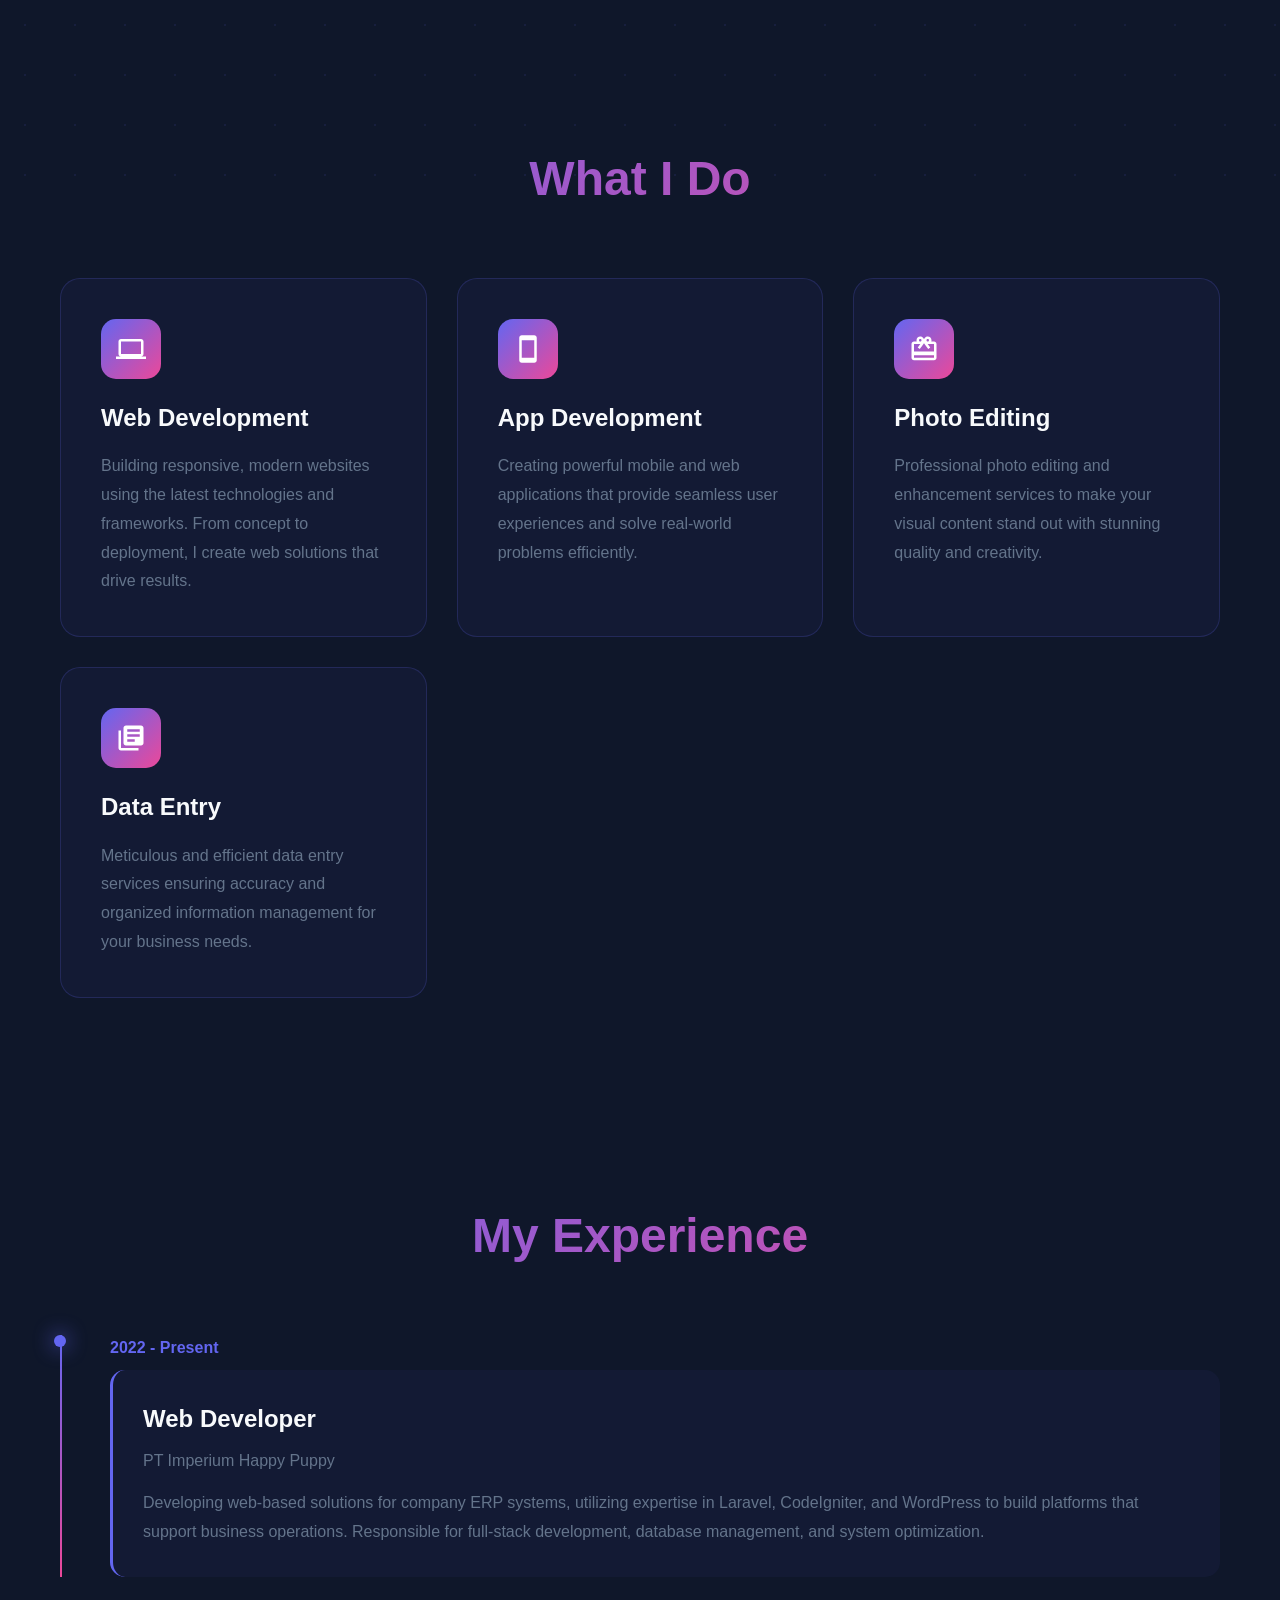
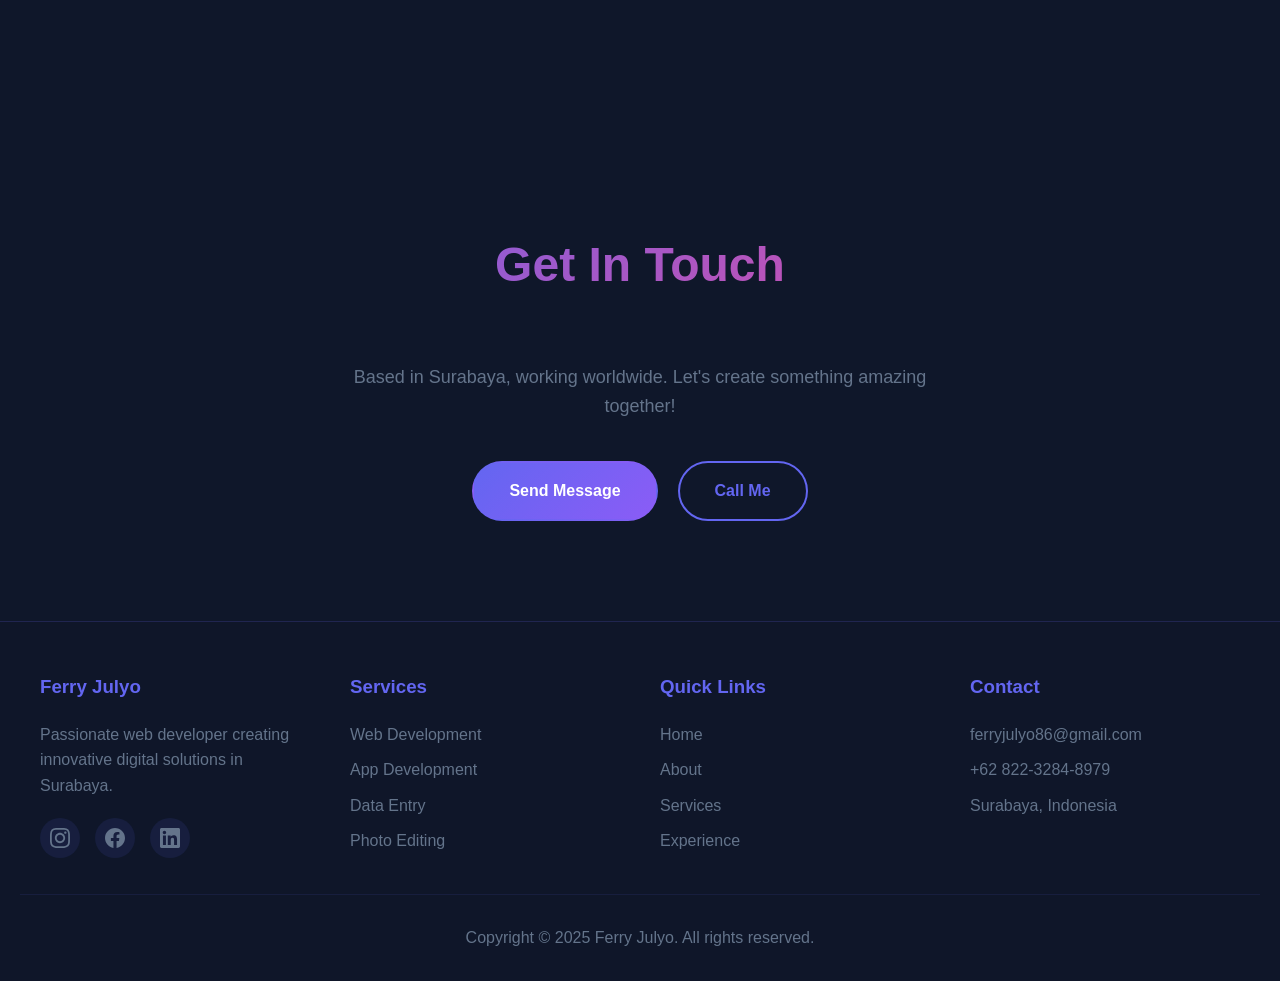
==== commit 7d1ede7f: "Update index.html" ====
--- a/index.html
+++ b/index.html
@@ -1,4569 +1,1047 @@
 <!DOCTYPE html>
-<html lang="en-US">
-
+<html lang="en">
 <head>
-	<link rel="icon" type="image/jpg" href="fj.jpg">
-	<meta charset="UTF-8">
-	<meta name="viewport" content="width=device-width, initial-scale=1">
-	<link rel="profile" href="https://gmpg.org/xfn/11">
-	<title>Portfolio</title>
-	<meta name="robots" content="max-image-preview:large">
-	<style>
-		img:is([sizes="auto" i], [sizes^="auto," i]) {
-			contain-intrinsic-size: 3000px 1500px
-		}
-		
-		.fade-in-up {
-			opacity: 0;
-			transform: translateY(30px);
-			transition: opacity 0.6s ease-out, transform 0.6s ease-out;
-			will-change: opacity, transform;
-		}
-
-		.fade-in-up.visible {
-			opacity: 1;
-			transform: none;
-		}
-	</style>
-	<link rel="dns-prefetch" href="//fonts.googleapis.com">
-	<link rel="alternate" type="application/rss+xml" title="Portfolio &raquo; Feed"
-		href="https://ferryjulyo.github.io/portfolio/feed/">
-	<link rel="alternate" type="application/rss+xml" title="Portfolio &raquo; Comments Feed"
-		href="https://ferryjulyo.github.io/portfolio/comments/feed/">
-	<script>
-		window._wpemojiSettings = { "baseUrl": "https:\/\/s.w.org\/images\/core\/emoji\/15.0.3\/72x72\/", "ext": ".png", "svgUrl": "https:\/\/s.w.org\/images\/core\/emoji\/15.0.3\/svg\/", "svgExt": ".svg", "source": { "concatemoji": "https:\/\/ferryjulyo.github.io\/portfolio\/wp-includes\/js\/wp-emoji-release.min.js?ver=6.7.2" } };
-		/*! This file is auto-generated */
-		!function (i, n) { var o, s, e; function c(e) { try { var t = { supportTests: e, timestamp: (new Date).valueOf() }; sessionStorage.setItem(o, JSON.stringify(t)) } catch (e) { } } function p(e, t, n) { e.clearRect(0, 0, e.canvas.width, e.canvas.height), e.fillText(t, 0, 0); var t = new Uint32Array(e.getImageData(0, 0, e.canvas.width, e.canvas.height).data), r = (e.clearRect(0, 0, e.canvas.width, e.canvas.height), e.fillText(n, 0, 0), new Uint32Array(e.getImageData(0, 0, e.canvas.width, e.canvas.height).data)); return t.every(function (e, t) { return e === r[t] }) } function u(e, t, n) { switch (t) { case "flag": return n(e, "🏳️‍⚧️", "🏳️​⚧️") ? !1 : !n(e, "🇺🇳", "🇺​🇳") && !n(e, "🏴󠁧󠁢󠁥󠁮󠁧󠁿", "🏴​󠁧​󠁢​󠁥​󠁮​󠁧​󠁿"); case "emoji": return !n(e, "🐦‍⬛", "🐦​⬛") }return !1 } function f(e, t, n) { var r = "undefined" != typeof WorkerGlobalScope && self instanceof WorkerGlobalScope ? new OffscreenCanvas(300, 150) : i.createElement("canvas"), a = r.getContext("2d", { willReadFrequently: !0 }), o = (a.textBaseline = "top", a.font = "600 32px Arial", {}); return e.forEach(function (e) { o[e] = t(a, e, n) }), o } function t(e) { var t = i.createElement("script"); t.src = e, t.defer = !0, i.head.appendChild(t) } "undefined" != typeof Promise && (o = "wpEmojiSettingsSupports", s = ["flag", "emoji"], n.supports = { everything: !0, everythingExceptFlag: !0 }, e = new Promise(function (e) { i.addEventListener("DOMContentLoaded", e, { once: !0 }) }), new Promise(function (t) { var n = function () { try { var e = JSON.parse(sessionStorage.getItem(o)); if ("object" == typeof e && "number" == typeof e.timestamp && (new Date).valueOf() < e.timestamp + 604800 && "object" == typeof e.supportTests) return e.supportTests } catch (e) { } return null }(); if (!n) { if ("undefined" != typeof Worker && "undefined" != typeof OffscreenCanvas && "undefined" != typeof URL && URL.createObjectURL && "undefined" != typeof Blob) try { var e = "postMessage(" + f.toString() + "(" + [JSON.stringify(s), u.toString(), p.toString()].join(",") + "));", r = new Blob([e], { type: "text/javascript" }), a = new Worker(URL.createObjectURL(r), { name: "wpTestEmojiSupports" }); return void (a.onmessage = function (e) { c(n = e.data), a.terminate(), t(n) }) } catch (e) { } c(n = f(s, u, p)) } t(n) }).then(function (e) { for (var t in e) n.supports[t] = e[t], n.supports.everything = n.supports.everything && n.supports[t], "flag" !== t && (n.supports.everythingExceptFlag = n.supports.everythingExceptFlag && n.supports[t]); n.supports.everythingExceptFlag = n.supports.everythingExceptFlag && !n.supports.flag, n.DOMReady = !1, n.readyCallback = function () { n.DOMReady = !0 } }).then(function () { return e }).then(function () { var e; n.supports.everything || (n.readyCallback(), (e = n.source || {}).concatemoji ? t(e.concatemoji) : e.wpemoji && e.twemoji && (t(e.twemoji), t(e.wpemoji))) })) }((window, document), window._wpemojiSettings);
-	</script>
-	<link rel="stylesheet" id="astra-theme-css-css"
-		href="https://ferryjulyo.github.io/portfolio/wp-content/themes/astra/assets/css/minified/main.min.css?ver=4.9.2"
-		media="all">
-	<style id="astra-theme-css-inline-css">
-		:root {
-			--ast-post-nav-space: 0;
-			--ast-container-default-xlg-padding: 6.67em;
-			--ast-container-default-lg-padding: 5.67em;
-			--ast-container-default-slg-padding: 4.34em;
-			--ast-container-default-md-padding: 3.34em;
-			--ast-container-default-sm-padding: 6.67em;
-			--ast-container-default-xs-padding: 2.4em;
-			--ast-container-default-xxs-padding: 1.4em;
-			--ast-code-block-background: #EEEEEE;
-			--ast-comment-inputs-background: #FAFAFA;
-			--ast-normal-container-width: 1200px;
-			--ast-narrow-container-width: 750px;
-			--ast-blog-title-font-weight: normal;
-			--ast-blog-meta-weight: inherit;
-			--ast-global-color-primary: var(--ast-global-color-5);
-			--ast-global-color-secondary: var(--ast-global-color-4);
-			--ast-global-color-alternate-background: var(--ast-global-color-7);
-			--ast-global-color-subtle-background: var(--ast-global-color-6);
-			--ast-bg-style-guide: #F8FAFC;
-			--ast-shadow-style-guide: 0px 0px 4px 0 #00000057;
-			--ast-global-dark-bg-style: #fff;
-			--ast-global-dark-lfs: #fbfbfb;
-			--ast-widget-bg-color: #fafafa;
-			--ast-wc-container-head-bg-color: #fbfbfb;
-			--ast-title-layout-bg: #eeeeee;
-			--ast-search-border-color: #e7e7e7;
-			--ast-lifter-hover-bg: #e6e6e6;
-			--ast-gallery-block-color: #000;
-			--srfm-color-input-label: var(--ast-global-color-2);
-		}
-
-		html {
-			font-size: 106.25%;
-		}
-
-		a,
-		.page-title {
-			color: var(--ast-global-color-2);
-		}
-
-		a:hover,
-		a:focus {
-			color: var(--ast-global-color-1);
-		}
-
-		body,
-		button,
-		input,
-		select,
-		textarea,
-		.ast-button,
-		.ast-custom-button {
-			font-family: 'Barlow Semi Condensed', sans-serif;
-			font-weight: 400;
-			font-size: 17px;
-			font-size: 1rem;
-			line-height: var(--ast-body-line-height, 1.65em);
-		}
-
-		blockquote {
-			color: var(--ast-global-color-3);
-		}
-
-		h1,
-		.entry-content h1,
-		h2,
-		.entry-content h2,
-		h3,
-		.entry-content h3,
-		h4,
-		.entry-content h4,
-		h5,
-		.entry-content h5,
-		h6,
-		.entry-content h6,
-		.site-title,
-		.site-title a {
-			font-family: 'Playfair Display', serif;
-			font-weight: 800;
-		}
-
-		.site-title {
-			font-size: 35px;
-			font-size: 2.0588235294118rem;
-			display: none;
-		}
-
-		header .custom-logo-link img {
-			max-width: 330px;
-			width: 330px;
-		}
-
-		.astra-logo-svg {
-			width: 330px;
-		}
-
-		.site-header .site-description {
-			font-size: 15px;
-			font-size: 0.88235294117647rem;
-			display: none;
-		}
-
-		.entry-title {
-			font-size: 26px;
-			font-size: 1.5294117647059rem;
-		}
-
-		.archive .ast-article-post .ast-article-inner,
-		.blog .ast-article-post .ast-article-inner,
-		.archive .ast-article-post .ast-article-inner:hover,
-		.blog .ast-article-post .ast-article-inner:hover {
-			overflow: hidden;
-		}
-
-		h1,
-		.entry-content h1 {
-			font-size: 83px;
-			font-size: 4.8823529411765rem;
-			font-weight: 800;
-			font-family: 'Playfair Display', serif;
-			line-height: 1.4em;
-		}
-
-		h2,
-		.entry-content h2 {
-			font-size: 50px;
-			font-size: 2.9411764705882rem;
-			font-weight: 800;
-			font-family: 'Playfair Display', serif;
-			line-height: 1.3em;
-		}
-
-		h3,
-		.entry-content h3 {
-			font-size: 35px;
-			font-size: 2.0588235294118rem;
-			font-weight: 800;
-			font-family: 'Playfair Display', serif;
-			line-height: 1.3em;
-		}
-
-		h4,
-		.entry-content h4 {
-			font-size: 22px;
-			font-size: 1.2941176470588rem;
-			line-height: 1.2em;
-			font-weight: 500;
-			font-family: 'Barlow Semi Condensed', sans-serif;
-		}
-
-		h5,
-		.entry-content h5 {
-			font-size: 20px;
-			font-size: 1.1764705882353rem;
-			line-height: 1.2em;
-			font-weight: 500;
-			font-family: 'Barlow Semi Condensed', sans-serif;
-		}
-
-		h6,
-		.entry-content h6 {
-			font-size: 17px;
-			font-size: 1rem;
-			line-height: 1.25em;
-			font-weight: 500;
-			font-family: 'Barlow Semi Condensed', sans-serif;
-		}
-
-		::selection {
-			background-color: var(--ast-global-color-0);
-			color: #ffffff;
-		}
-
-		body,
-		h1,
-		.entry-title a,
-		.entry-content h1,
-		h2,
-		.entry-content h2,
-		h3,
-		.entry-content h3,
-		h4,
-		.entry-content h4,
-		h5,
-		.entry-content h5,
-		h6,
-		.entry-content h6 {
-			color: var(--ast-global-color-3);
-		}
-
-		.tagcloud a:hover,
-		.tagcloud a:focus,
-		.tagcloud a.current-item {
-			color: #ffffff;
-			border-color: var(--ast-global-color-2);
-			background-color: var(--ast-global-color-2);
-		}
-
-		input:focus,
-		input[type="text"]:focus,
-		input[type="email"]:focus,
-		input[type="url"]:focus,
-		input[type="password"]:focus,
-		input[type="reset"]:focus,
-		input[type="search"]:focus,
-		textarea:focus {
-			border-color: var(--ast-global-color-2);
-		}
-
-		input[type="radio"]:checked,
-		input[type=reset],
-		input[type="checkbox"]:checked,
-		input[type="checkbox"]:hover:checked,
-		input[type="checkbox"]:focus:checked,
-		input[type=range]::-webkit-slider-thumb {
-			border-color: var(--ast-global-color-2);
-			background-color: var(--ast-global-color-2);
-			box-shadow: none;
-		}
-
-		.site-footer a:hover+.post-count,
-		.site-footer a:focus+.post-count {
-			background: var(--ast-global-color-2);
-			border-color: var(--ast-global-color-2);
-		}
-
-		.single .nav-links .nav-previous,
-		.single .nav-links .nav-next {
-			color: var(--ast-global-color-2);
-		}
-
-		.entry-meta,
-		.entry-meta * {
-			line-height: 1.45;
-			color: var(--ast-global-color-2);
-		}
-
-		.entry-meta a:not(.ast-button):hover,
-		.entry-meta a:not(.ast-button):hover *,
-		.entry-meta a:not(.ast-button):focus,
-		.entry-meta a:not(.ast-button):focus *,
-		.page-links>.page-link,
-		.page-links .page-link:hover,
-		.post-navigation a:hover {
-			color: var(--ast-global-color-1);
-		}
-
-		#cat option,
-		.secondary .calendar_wrap thead a,
-		.secondary .calendar_wrap thead a:visited {
-			color: var(--ast-global-color-2);
-		}
-
-		.secondary .calendar_wrap #today,
-		.ast-progress-val span {
-			background: var(--ast-global-color-2);
-		}
-
-		.secondary a:hover+.post-count,
-		.secondary a:focus+.post-count {
-			background: var(--ast-global-color-2);
-			border-color: var(--ast-global-color-2);
-		}
-
-		.calendar_wrap #today>a {
-			color: #ffffff;
-		}
-
-		.page-links .page-link,
-		.single .post-navigation a {
-			color: var(--ast-global-color-2);
-		}
-
-		.ast-search-menu-icon .search-form button.search-submit {
-			padding: 0 4px;
-		}
-
-		.ast-search-menu-icon form.search-form {
-			padding-right: 0;
-		}
-
-		.ast-search-menu-icon.slide-search input.search-field {
-			width: 0;
-		}
-
-		.ast-header-search .ast-search-menu-icon.ast-dropdown-active .search-form,
-		.ast-header-search .ast-search-menu-icon.ast-dropdown-active .search-field:focus {
-			transition: all 0.2s;
-		}
-
-		.search-form input.search-field:focus {
-			outline: none;
-		}
-
-		.wp-block-latest-posts>li>a {
-			color: var(--ast-global-color-2);
-		}
-
-		.widget-title,
-		.widget .wp-block-heading {
-			font-size: 24px;
-			font-size: 1.4117647058824rem;
-			color: var(--ast-global-color-3);
-		}
-
-		.ast-search-menu-icon.slide-search a:focus-visible:focus-visible,
-		.astra-search-icon:focus-visible,
-		#close:focus-visible,
-		a:focus-visible,
-		.ast-menu-toggle:focus-visible,
-		.site .skip-link:focus-visible,
-		.wp-block-loginout input:focus-visible,
-		.wp-block-search.wp-block-search__button-inside .wp-block-search__inside-wrapper,
-		.ast-header-navigation-arrow:focus-visible,
-		.woocommerce .wc-proceed-to-checkout>.checkout-button:focus-visible,
-		.woocommerce .woocommerce-MyAccount-navigation ul li a:focus-visible,
-		.ast-orders-table__row .ast-orders-table__cell:focus-visible,
-		.woocommerce .woocommerce-order-details .order-again>.button:focus-visible,
-		.woocommerce .woocommerce-message a.button.wc-forward:focus-visible,
-		.woocommerce #minus_qty:focus-visible,
-		.woocommerce #plus_qty:focus-visible,
-		a#ast-apply-coupon:focus-visible,
-		.woocommerce .woocommerce-info a:focus-visible,
-		.woocommerce .astra-shop-summary-wrap a:focus-visible,
-		.woocommerce a.wc-forward:focus-visible,
-		#ast-apply-coupon:focus-visible,
-		.woocommerce-js .woocommerce-mini-cart-item a.remove:focus-visible,
-		#close:focus-visible,
-		.button.search-submit:focus-visible,
-		#search_submit:focus,
-		.normal-search:focus-visible,
-		.ast-header-account-wrap:focus-visible,
-		.woocommerce .ast-on-card-button.ast-quick-view-trigger:focus {
-			outline-style: dotted;
-			outline-color: inherit;
-			outline-width: thin;
-		}
-
-		input:focus,
-		input[type="text"]:focus,
-		input[type="email"]:focus,
-		input[type="url"]:focus,
-		input[type="password"]:focus,
-		input[type="reset"]:focus,
-		input[type="search"]:focus,
-		input[type="number"]:focus,
-		textarea:focus,
-		.wp-block-search__input:focus,
-		[data-section="section-header-mobile-trigger"] .ast-button-wrap .ast-mobile-menu-trigger-minimal:focus,
-		.ast-mobile-popup-drawer.active .menu-toggle-close:focus,
-		.woocommerce-ordering select.orderby:focus,
-		#ast-scroll-top:focus,
-		#coupon_code:focus,
-		.woocommerce-page #comment:focus,
-		.woocommerce #reviews #respond input#submit:focus,
-		.woocommerce a.add_to_cart_button:focus,
-		.woocommerce .button.single_add_to_cart_button:focus,
-		.woocommerce .woocommerce-cart-form button:focus,
-		.woocommerce .woocommerce-cart-form__cart-item .quantity .qty:focus,
-		.woocommerce .woocommerce-billing-fields .woocommerce-billing-fields__field-wrapper .woocommerce-input-wrapper>.input-text:focus,
-		.woocommerce #order_comments:focus,
-		.woocommerce #place_order:focus,
-		.woocommerce .woocommerce-address-fields .woocommerce-address-fields__field-wrapper .woocommerce-input-wrapper>.input-text:focus,
-		.woocommerce .woocommerce-MyAccount-content form button:focus,
-		.woocommerce .woocommerce-MyAccount-content .woocommerce-EditAccountForm .woocommerce-form-row .woocommerce-Input.input-text:focus,
-		.woocommerce .ast-woocommerce-container .woocommerce-pagination ul.page-numbers li a:focus,
-		body #content .woocommerce form .form-row .select2-container--default .select2-selection--single:focus,
-		#ast-coupon-code:focus,
-		.woocommerce.woocommerce-js .quantity input[type=number]:focus,
-		.woocommerce-js .woocommerce-mini-cart-item .quantity input[type=number]:focus,
-		.woocommerce p#ast-coupon-trigger:focus {
-			border-style: dotted;
-			border-color: inherit;
-			border-width: thin;
-		}
-
-		input {
-			outline: none;
-		}
-
-		.site-logo-img img {
-			transition: all 0.2s linear;
-		}
-
-		body .ast-oembed-container * {
-			position: absolute;
-			top: 0;
-			width: 100%;
-			height: 100%;
-			left: 0;
-		}
-
-		body .wp-block-embed-pocket-casts .ast-oembed-container * {
-			position: unset;
-		}
-
-		.ast-single-post-featured-section+article {
-			margin-top: 2em;
-		}
-
-		.site-content .ast-single-post-featured-section img {
-			width: 100%;
-			overflow: hidden;
-			object-fit: cover;
-		}
-
-		.site>.ast-single-related-posts-container {
-			margin-top: 0;
-		}
-
-		@media (min-width: 922px) {
-			.ast-desktop .ast-container--narrow {
-				max-width: var(--ast-narrow-container-width);
-				margin: 0 auto;
-			}
-		}
-
-		.ast-page-builder-template .hentry {
-			margin: 0;
-		}
-
-		.ast-page-builder-template .site-content>.ast-container {
-			max-width: 100%;
-			padding: 0;
-		}
-
-		.ast-page-builder-template .site .site-content #primary {
-			padding: 0;
-			margin: 0;
-		}
-
-		.ast-page-builder-template .no-results {
-			text-align: center;
-			margin: 4em auto;
-		}
-
-		.ast-page-builder-template .ast-pagination {
-			padding: 2em;
-		}
-
-		.ast-page-builder-template .entry-header.ast-no-title.ast-no-thumbnail {
-			margin-top: 0;
-		}
-
-		.ast-page-builder-template .entry-header.ast-header-without-markup {
-			margin-top: 0;
-			margin-bottom: 0;
-		}
-
-		.ast-page-builder-template .entry-header.ast-no-title.ast-no-meta {
-			margin-bottom: 0;
-		}
-
-		.ast-page-builder-template.single .post-navigation {
-			padding-bottom: 2em;
-		}
-
-		.ast-page-builder-template.single-post .site-content>.ast-container {
-			max-width: 100%;
-		}
-
-		.ast-page-builder-template .entry-header {
-			margin-top: 4em;
-			margin-left: auto;
-			margin-right: auto;
-			padding-left: 20px;
-			padding-right: 20px;
-		}
-
-		.single.ast-page-builder-template .entry-header {
-			padding-left: 20px;
-			padding-right: 20px;
-		}
-
-		.ast-page-builder-template .ast-archive-description {
-			margin: 4em auto 0;
-			padding-left: 20px;
-			padding-right: 20px;
-		}
-
-		.ast-page-builder-template.ast-no-sidebar .entry-content .alignwide {
-			margin-left: 0;
-			margin-right: 0;
-		}
-
-		@media (max-width:921.9px) {
-			#ast-desktop-header {
-				display: none;
-			}
-		}
-
-		@media (min-width:922px) {
-			#ast-mobile-header {
-				display: none;
-			}
-		}
-
-		.wp-block-buttons.aligncenter {
-			justify-content: center;
-		}
-
-		@media (max-width:921px) {
-
-			.ast-theme-transparent-header #primary,
-			.ast-theme-transparent-header #secondary {
-				padding: 0;
-			}
-		}
-
-		@media (max-width:921px) {
-			.ast-plain-container.ast-no-sidebar #primary {
-				padding: 0;
-			}
-		}
-
-		.ast-plain-container.ast-no-sidebar #primary {
-			margin-top: 0;
-			margin-bottom: 0;
-		}
-
-		.wp-block-button.is-style-outline .wp-block-button__link {
-			border-color: rgba(0, 0, 0, 0);
-			border-top-width: 2px;
-			border-right-width: 2px;
-			border-bottom-width: 2px;
-			border-left-width: 2px;
-		}
-
-		div.wp-block-button.is-style-outline>.wp-block-button__link:not(.has-text-color),
-		div.wp-block-button.wp-block-button__link.is-style-outline:not(.has-text-color) {
-			color: rgba(0, 0, 0, 0);
-		}
-
-		.wp-block-button.is-style-outline .wp-block-button__link:hover,
-		.wp-block-buttons .wp-block-button.is-style-outline .wp-block-button__link:focus,
-		.wp-block-buttons .wp-block-button.is-style-outline>.wp-block-button__link:not(.has-text-color):hover,
-		.wp-block-buttons .wp-block-button.wp-block-button__link.is-style-outline:not(.has-text-color):hover {
-			color: var(--ast-global-color-2);
-			background-color: rgba(0, 0, 0, 0);
-			border-color: rgba(0, 0, 0, 0);
-		}
-
-		.post-page-numbers.current .page-link,
-		.ast-pagination .page-numbers.current {
-			color: #ffffff;
-			border-color: var(--ast-global-color-0);
-			background-color: var(--ast-global-color-0);
-		}
-
-		.wp-block-buttons .wp-block-button.is-style-outline .wp-block-button__link.wp-element-button,
-		.ast-outline-button,
-		.wp-block-uagb-buttons-child .uagb-buttons-repeater.ast-outline-button {
-			border-color: rgba(0, 0, 0, 0);
-			border-top-width: 2px;
-			border-right-width: 2px;
-			border-bottom-width: 2px;
-			border-left-width: 2px;
-			font-family: inherit;
-			font-weight: inherit;
-			font-size: 16px;
-			font-size: 0.94117647058824rem;
-			line-height: 1em;
-		}
-
-		.wp-block-buttons .wp-block-button.is-style-outline>.wp-block-button__link:not(.has-text-color),
-		.wp-block-buttons .wp-block-button.wp-block-button__link.is-style-outline:not(.has-text-color),
-		.ast-outline-button {
-			color: rgba(0, 0, 0, 0);
-		}
-
-		.wp-block-button.is-style-outline .wp-block-button__link:hover,
-		.wp-block-buttons .wp-block-button.is-style-outline .wp-block-button__link:focus,
-		.wp-block-buttons .wp-block-button.is-style-outline>.wp-block-button__link:not(.has-text-color):hover,
-		.wp-block-buttons .wp-block-button.wp-block-button__link.is-style-outline:not(.has-text-color):hover,
-		.ast-outline-button:hover,
-		.ast-outline-button:focus,
-		.wp-block-uagb-buttons-child .uagb-buttons-repeater.ast-outline-button:hover,
-		.wp-block-uagb-buttons-child .uagb-buttons-repeater.ast-outline-button:focus {
-			color: var(--ast-global-color-2);
-			background-color: rgba(0, 0, 0, 0);
-			border-color: rgba(0, 0, 0, 0);
-		}
-
-		.wp-block-button .wp-block-button__link.wp-element-button.is-style-outline:not(.has-background),
-		.wp-block-button.is-style-outline>.wp-block-button__link.wp-element-button:not(.has-background),
-		.ast-outline-button {
-			background-color: rgba(0, 0, 0, 0);
-		}
-
-		.entry-content[data-ast-blocks-layout]>figure {
-			margin-bottom: 1em;
-		}
-
-		@media (max-width:921px) {
-
-			.ast-separate-container #primary,
-			.ast-separate-container #secondary {
-				padding: 1.5em 0;
-			}
-
-			#primary,
-			#secondary {
-				padding: 1.5em 0;
-				margin: 0;
-			}
-
-			.ast-left-sidebar #content>.ast-container {
-				display: flex;
-				flex-direction: column-reverse;
-				width: 100%;
-			}
-
-			.ast-separate-container .ast-article-post,
-			.ast-separate-container .ast-article-single {
-				padding: 1.5em 2.14em;
-			}
-
-			.ast-author-box img.avatar {
-				margin: 20px 0 0 0;
-			}
-		}
-
-		@media (min-width:922px) {
-
-			.ast-separate-container.ast-right-sidebar #primary,
-			.ast-separate-container.ast-left-sidebar #primary {
-				border: 0;
-			}
-
-			.search-no-results.ast-separate-container #primary {
-				margin-bottom: 4em;
-			}
-		}
-
-		.elementor-widget-button .elementor-button {
-			border-style: solid;
-			text-decoration: none;
-			border-top-width: 0;
-			border-right-width: 0;
-			border-left-width: 0;
-			border-bottom-width: 0;
-		}
-
-		body .elementor-button.elementor-size-sm,
-		body .elementor-button.elementor-size-xs,
-		body .elementor-button.elementor-size-md,
-		body .elementor-button.elementor-size-lg,
-		body .elementor-button.elementor-size-xl,
-		body .elementor-button {
-			padding-top: 0px;
-			padding-right: 0px;
-			padding-bottom: 0px;
-			padding-left: 0px;
-		}
-
-		.elementor-widget-button .elementor-button {
-			border-color: rgba(0, 0, 0, 0);
-			background-color: rgba(0, 0, 0, 0);
-		}
-
-		.elementor-widget-button .elementor-button:hover,
-		.elementor-widget-button .elementor-button:focus {
-			color: var(--ast-global-color-2);
-			background-color: rgba(0, 0, 0, 0);
-			border-color: rgba(0, 0, 0, 0);
-		}
-
-		.wp-block-button .wp-block-button__link,
-		.elementor-widget-button .elementor-button,
-		.elementor-widget-button .elementor-button:visited {
-			color: var(--ast-global-color-0);
-		}
-
-		.elementor-widget-button .elementor-button {
-			font-size: 16px;
-			font-size: 0.94117647058824rem;
-			line-height: 1em;
-			text-transform: uppercase;
-			letter-spacing: 2px;
-		}
-
-		body .elementor-button.elementor-size-sm,
-		body .elementor-button.elementor-size-xs,
-		body .elementor-button.elementor-size-md,
-		body .elementor-button.elementor-size-lg,
-		body .elementor-button.elementor-size-xl,
-		body .elementor-button {
-			font-size: 16px;
-			font-size: 0.94117647058824rem;
-		}
-
-		.wp-block-button .wp-block-button__link:hover,
-		.wp-block-button .wp-block-button__link:focus {
-			color: var(--ast-global-color-2);
-			background-color: rgba(0, 0, 0, 0);
-			border-color: rgba(0, 0, 0, 0);
-		}
-
-		.elementor-widget-heading h1.elementor-heading-title {
-			line-height: 1.4em;
-		}
-
-		.elementor-widget-heading h2.elementor-heading-title {
-			line-height: 1.3em;
-		}
-
-		.elementor-widget-heading h3.elementor-heading-title {
-			line-height: 1.3em;
-		}
-
-		.elementor-widget-heading h4.elementor-heading-title {
-			line-height: 1.2em;
-		}
-
-		.elementor-widget-heading h5.elementor-heading-title {
-			line-height: 1.2em;
-		}
-
-		.elementor-widget-heading h6.elementor-heading-title {
-			line-height: 1.25em;
-		}
-
-		.wp-block-button .wp-block-button__link,
-		.wp-block-search .wp-block-search__button,
-		body .wp-block-file .wp-block-file__button {
-			border-color: rgba(0, 0, 0, 0);
-			background-color: rgba(0, 0, 0, 0);
-			color: var(--ast-global-color-0);
-			font-family: inherit;
-			font-weight: inherit;
-			line-height: 1em;
-			text-transform: uppercase;
-			letter-spacing: 2px;
-			font-size: 16px;
-			font-size: 0.94117647058824rem;
-			padding-top: 0px;
-			padding-right: 0px;
-			padding-bottom: 0px;
-			padding-left: 0px;
-		}
-
-		.menu-toggle,
-		button,
-		.ast-button,
-		.ast-custom-button,
-		.button,
-		input#submit,
-		input[type="button"],
-		input[type="submit"],
-		input[type="reset"],
-		form[CLASS*="wp-block-search__"].wp-block-search .wp-block-search__inside-wrapper .wp-block-search__button,
-		body .wp-block-file .wp-block-file__button,
-		.woocommerce-js a.button,
-		.woocommerce button.button,
-		.woocommerce .woocommerce-message a.button,
-		.woocommerce #respond input#submit.alt,
-		.woocommerce input.button.alt,
-		.woocommerce input.button,
-		.woocommerce input.button:disabled,
-		.woocommerce input.button:disabled[disabled],
-		.woocommerce input.button:disabled:hover,
-		.woocommerce input.button:disabled[disabled]:hover,
-		.woocommerce #respond input#submit,
-		.woocommerce button.button.alt.disabled,
-		.wc-block-grid__products .wc-block-grid__product .wp-block-button__link,
-		.wc-block-grid__product-onsale,
-		[CLASS*="wc-block"] button,
-		.woocommerce-js .astra-cart-drawer .astra-cart-drawer-content .woocommerce-mini-cart__buttons .button:not(.checkout):not(.ast-continue-shopping),
-		.woocommerce-js .astra-cart-drawer .astra-cart-drawer-content .woocommerce-mini-cart__buttons a.checkout,
-		.woocommerce button.button.alt.disabled.wc-variation-selection-needed,
-		[CLASS*="wc-block"] .wc-block-components-button {
-			border-style: solid;
-			border-top-width: 0;
-			border-right-width: 0;
-			border-left-width: 0;
-			border-bottom-width: 0;
-			color: var(--ast-global-color-0);
-			border-color: rgba(0, 0, 0, 0);
-			background-color: rgba(0, 0, 0, 0);
-			padding-top: 0px;
-			padding-right: 0px;
-			padding-bottom: 0px;
-			padding-left: 0px;
-			font-family: inherit;
-			font-weight: inherit;
-			font-size: 16px;
-			font-size: 0.94117647058824rem;
-			line-height: 1em;
-			text-transform: uppercase;
-			letter-spacing: 2px;
-		}
-
-		button:focus,
-		.menu-toggle:hover,
-		button:hover,
-		.ast-button:hover,
-		.ast-custom-button:hover .button:hover,
-		.ast-custom-button:hover,
-		input[type=reset]:hover,
-		input[type=reset]:focus,
-		input#submit:hover,
-		input#submit:focus,
-		input[type="button"]:hover,
-		input[type="button"]:focus,
-		input[type="submit"]:hover,
-		input[type="submit"]:focus,
-		form[CLASS*="wp-block-search__"].wp-block-search .wp-block-search__inside-wrapper .wp-block-search__button:hover,
-		form[CLASS*="wp-block-search__"].wp-block-search .wp-block-search__inside-wrapper .wp-block-search__button:focus,
-		body .wp-block-file .wp-block-file__button:hover,
-		body .wp-block-file .wp-block-file__button:focus,
-		.woocommerce-js a.button:hover,
-		.woocommerce button.button:hover,
-		.woocommerce .woocommerce-message a.button:hover,
-		.woocommerce #respond input#submit:hover,
-		.woocommerce #respond input#submit.alt:hover,
-		.woocommerce input.button.alt:hover,
-		.woocommerce input.button:hover,
-		.woocommerce button.button.alt.disabled:hover,
-		.wc-block-grid__products .wc-block-grid__product .wp-block-button__link:hover,
-		[CLASS*="wc-block"] button:hover,
-		.woocommerce-js .astra-cart-drawer .astra-cart-drawer-content .woocommerce-mini-cart__buttons .button:not(.checkout):not(.ast-continue-shopping):hover,
-		.woocommerce-js .astra-cart-drawer .astra-cart-drawer-content .woocommerce-mini-cart__buttons a.checkout:hover,
-		.woocommerce button.button.alt.disabled.wc-variation-selection-needed:hover,
-		[CLASS*="wc-block"] .wc-block-components-button:hover,
-		[CLASS*="wc-block"] .wc-block-components-button:focus {
-			color: var(--ast-global-color-2);
-			background-color: rgba(0, 0, 0, 0);
-			border-color: rgba(0, 0, 0, 0);
-		}
-
-		@media (max-width:921px) {
-			.ast-mobile-header-stack .main-header-bar .ast-search-menu-icon {
-				display: inline-block;
-			}
-
-			.ast-header-break-point.ast-header-custom-item-outside .ast-mobile-header-stack .main-header-bar .ast-search-icon {
-				margin: 0;
-			}
-
-			.ast-comment-avatar-wrap img {
-				max-width: 2.5em;
-			}
-
-			.ast-comment-meta {
-				padding: 0 1.8888em 1.3333em;
-			}
-
-			.ast-separate-container .ast-comment-list li.depth-1 {
-				padding: 1.5em 2.14em;
-			}
-
-			.ast-separate-container .comment-respond {
-				padding: 2em 2.14em;
-			}
-		}
-
-		@media (min-width:544px) {
-			.ast-container {
-				max-width: 100%;
-			}
-		}
-
-		@media (max-width:544px) {
-
-			.ast-separate-container .ast-article-post,
-			.ast-separate-container .ast-article-single,
-			.ast-separate-container .comments-title,
-			.ast-separate-container .ast-archive-description {
-				padding: 1.5em 1em;
-			}
-
-			.ast-separate-container #content .ast-container {
-				padding-left: 0.54em;
-				padding-right: 0.54em;
-			}
-
-			.ast-separate-container .ast-comment-list .bypostauthor {
-				padding: .5em;
-			}
-
-			.ast-search-menu-icon.ast-dropdown-active .search-field {
-				width: 170px;
-			}
-		}
-
-		#ast-mobile-header .ast-site-header-cart-li a {
-			pointer-events: none;
-		}
-
-		body,
-		.ast-separate-container {
-			background-color: var(--ast-global-color-4);
-			background-image: none;
-		}
-
-		@media (max-width:921px) {
-			.site-title {
-				display: none;
-			}
-
-			.site-header .site-description {
-				display: none;
-			}
-
-			h1,
-			.entry-content h1 {
-				font-size: 60px;
-			}
-
-			h2,
-			.entry-content h2 {
-				font-size: 43px;
-			}
-
-			h3,
-			.entry-content h3 {
-				font-size: 30px;
-			}
-		}
-
-		@media (max-width:544px) {
-			.site-title {
-				display: none;
-			}
-
-			.site-header .site-description {
-				display: none;
-			}
-
-			h1,
-			.entry-content h1 {
-				font-size: 45px;
-			}
-
-			h2,
-			.entry-content h2 {
-				font-size: 35px;
-			}
-
-			h3,
-			.entry-content h3 {
-				font-size: 20px;
-			}
-		}
-
-		@media (max-width:921px) {
-			html {
-				font-size: 96.9%;
-			}
-		}
-
-		@media (max-width:544px) {
-			html {
-				font-size: 96.9%;
-			}
-		}
-
-		@media (min-width:922px) {
-			.ast-container {
-				max-width: 1240px;
-			}
-		}
-
-		@media (min-width:922px) {
-			.site-content .ast-container {
-				display: flex;
-			}
-		}
-
-		@media (max-width:921px) {
-			.site-content .ast-container {
-				flex-direction: column;
-			}
-		}
-
-		@media (min-width:922px) {
-
-			.main-header-menu .sub-menu .menu-item.ast-left-align-sub-menu:hover>.sub-menu,
-			.main-header-menu .sub-menu .menu-item.ast-left-align-sub-menu.focus>.sub-menu {
-				margin-left: -0px;
-			}
-		}
-
-		.ast-theme-transparent-header [data-section="section-header-mobile-trigger"] .ast-button-wrap .mobile-menu-toggle-icon .ast-mobile-svg {
-			fill: var(--ast-global-color-2);
-		}
-
-		.ast-theme-transparent-header [data-section="section-header-mobile-trigger"] .ast-button-wrap .mobile-menu-wrap .mobile-menu {
-			color: var(--ast-global-color-2);
-		}
-
-		.ast-theme-transparent-header [data-section="section-header-mobile-trigger"] .ast-button-wrap .ast-mobile-menu-trigger-minimal {
-			background: transparent;
-		}
-
-		.site .comments-area {
-			padding-bottom: 3em;
-		}
-
-		.wp-block-file {
-			display: flex;
-			align-items: center;
-			flex-wrap: wrap;
-			justify-content: space-between;
-		}
-
-		.wp-block-pullquote {
-			border: none;
-		}
-
-		.wp-block-pullquote blockquote::before {
-			content: "\201D";
-			font-family: "Helvetica", sans-serif;
-			display: flex;
-			transform: rotate(180deg);
-			font-size: 6rem;
-			font-style: normal;
-			line-height: 1;
-			font-weight: bold;
-			align-items: center;
-			justify-content: center;
-		}
-
-		.has-text-align-right>blockquote::before {
-			justify-content: flex-start;
-		}
-
-		.has-text-align-left>blockquote::before {
-			justify-content: flex-end;
-		}
-
-		figure.wp-block-pullquote.is-style-solid-color blockquote {
-			max-width: 100%;
-			text-align: inherit;
-		}
-
-		:root {
-			--wp--custom--ast-default-block-top-padding: 3em;
-			--wp--custom--ast-default-block-right-padding: 3em;
-			--wp--custom--ast-default-block-bottom-padding: 3em;
-			--wp--custom--ast-default-block-left-padding: 3em;
-			--wp--custom--ast-container-width: 1200px;
-			--wp--custom--ast-content-width-size: 1200px;
-			--wp--custom--ast-wide-width-size: calc(1200px + var(--wp--custom--ast-default-block-left-padding) + var(--wp--custom--ast-default-block-right-padding));
-		}
-
-		.ast-narrow-container {
-			--wp--custom--ast-content-width-size: 750px;
-			--wp--custom--ast-wide-width-size: 750px;
-		}
-
-		@media(max-width: 921px) {
-			:root {
-				--wp--custom--ast-default-block-top-padding: 3em;
-				--wp--custom--ast-default-block-right-padding: 2em;
-				--wp--custom--ast-default-block-bottom-padding: 3em;
-				--wp--custom--ast-default-block-left-padding: 2em;
-			}
-		}
-
-		@media(max-width: 544px) {
-			:root {
-				--wp--custom--ast-default-block-top-padding: 3em;
-				--wp--custom--ast-default-block-right-padding: 1.5em;
-				--wp--custom--ast-default-block-bottom-padding: 3em;
-				--wp--custom--ast-default-block-left-padding: 1.5em;
-			}
-		}
-
-		.entry-content>.wp-block-group,
-		.entry-content>.wp-block-cover,
-		.entry-content>.wp-block-columns {
-			padding-top: var(--wp--custom--ast-default-block-top-padding);
-			padding-right: var(--wp--custom--ast-default-block-right-padding);
-			padding-bottom: var(--wp--custom--ast-default-block-bottom-padding);
-			padding-left: var(--wp--custom--ast-default-block-left-padding);
-		}
-
-		.ast-plain-container.ast-no-sidebar .entry-content>.alignfull,
-		.ast-page-builder-template .ast-no-sidebar .entry-content>.alignfull {
-			margin-left: calc(-50vw + 50%);
-			margin-right: calc(-50vw + 50%);
-			max-width: 100vw;
-			width: 100vw;
-		}
-
-		.ast-plain-container.ast-no-sidebar .entry-content .alignfull .alignfull,
-		.ast-page-builder-template.ast-no-sidebar .entry-content .alignfull .alignfull,
-		.ast-plain-container.ast-no-sidebar .entry-content .alignfull .alignwide,
-		.ast-page-builder-template.ast-no-sidebar .entry-content .alignfull .alignwide,
-		.ast-plain-container.ast-no-sidebar .entry-content .alignwide .alignfull,
-		.ast-page-builder-template.ast-no-sidebar .entry-content .alignwide .alignfull,
-		.ast-plain-container.ast-no-sidebar .entry-content .alignwide .alignwide,
-		.ast-page-builder-template.ast-no-sidebar .entry-content .alignwide .alignwide,
-		.ast-plain-container.ast-no-sidebar .entry-content .wp-block-column .alignfull,
-		.ast-page-builder-template.ast-no-sidebar .entry-content .wp-block-column .alignfull,
-		.ast-plain-container.ast-no-sidebar .entry-content .wp-block-column .alignwide,
-		.ast-page-builder-template.ast-no-sidebar .entry-content .wp-block-column .alignwide {
-			margin-left: auto;
-			margin-right: auto;
-			width: 100%;
-		}
-
-		[data-ast-blocks-layout] .wp-block-separator:not(.is-style-dots) {
-			height: 0;
-		}
-
-		[data-ast-blocks-layout] .wp-block-separator {
-			margin: 20px auto;
-		}
-
-		[data-ast-blocks-layout] .wp-block-separator:not(.is-style-wide):not(.is-style-dots) {
-			max-width: 100px;
-		}
-
-		[data-ast-blocks-layout] .wp-block-separator.has-background {
-			padding: 0;
-		}
-
-		.entry-content[data-ast-blocks-layout]>* {
-			max-width: var(--wp--custom--ast-content-width-size);
-			margin-left: auto;
-			margin-right: auto;
-		}
-
-		.entry-content[data-ast-blocks-layout]>.alignwide {
-			max-width: var(--wp--custom--ast-wide-width-size);
-		}
-
-		.entry-content[data-ast-blocks-layout] .alignfull {
-			max-width: none;
-		}
-
-		.entry-content .wp-block-columns {
-			margin-bottom: 0;
-		}
-
-		blockquote {
-			margin: 1.5em;
-			border-color: rgba(0, 0, 0, 0.05);
-		}
-
-		.wp-block-quote:not(.has-text-align-right):not(.has-text-align-center) {
-			border-left: 5px solid rgba(0, 0, 0, 0.05);
-		}
-
-		.has-text-align-right>blockquote,
-		blockquote.has-text-align-right {
-			border-right: 5px solid rgba(0, 0, 0, 0.05);
-		}
-
-		.has-text-align-left>blockquote,
-		blockquote.has-text-align-left {
-			border-left: 5px solid rgba(0, 0, 0, 0.05);
-		}
-
-		.wp-block-site-tagline,
-		.wp-block-latest-posts .read-more {
-			margin-top: 15px;
-		}
-
-		.wp-block-loginout p label {
-			display: block;
-		}
-
-		.wp-block-loginout p:not(.login-remember):not(.login-submit) input {
-			width: 100%;
-		}
-
-		.wp-block-loginout input:focus {
-			border-color: transparent;
-		}
-
-		.wp-block-loginout input:focus {
-			outline: thin dotted;
-		}
-
-		.entry-content .wp-block-media-text .wp-block-media-text__content {
-			padding: 0 0 0 8%;
-		}
-
-		.entry-content .wp-block-media-text.has-media-on-the-right .wp-block-media-text__content {
-			padding: 0 8% 0 0;
-		}
-
-		.entry-content .wp-block-media-text.has-background .wp-block-media-text__content {
-			padding: 8%;
-		}
-
-		.entry-content .wp-block-cover:not([class*="background-color"]):not(.has-text-color.has-link-color) .wp-block-cover__inner-container,
-		.entry-content .wp-block-cover:not([class*="background-color"]) .wp-block-cover-image-text,
-		.entry-content .wp-block-cover:not([class*="background-color"]) .wp-block-cover-text,
-		.entry-content .wp-block-cover-image:not([class*="background-color"]) .wp-block-cover__inner-container,
-		.entry-content .wp-block-cover-image:not([class*="background-color"]) .wp-block-cover-image-text,
-		.entry-content .wp-block-cover-image:not([class*="background-color"]) .wp-block-cover-text {
-			color: var(--ast-global-color-primary, var(--ast-global-color-5));
-		}
-
-		.wp-block-loginout .login-remember input {
-			width: 1.1rem;
-			height: 1.1rem;
-			margin: 0 5px 4px 0;
-			vertical-align: middle;
-		}
-
-		.wp-block-latest-posts>li>*:first-child,
-		.wp-block-latest-posts:not(.is-grid)>li:first-child {
-			margin-top: 0;
-		}
-
-		.entry-content>.wp-block-buttons,
-		.entry-content>.wp-block-uagb-buttons {
-			margin-bottom: 1.5em;
-		}
-
-		.wp-block-search__inside-wrapper .wp-block-search__input {
-			padding: 0 10px;
-			color: var(--ast-global-color-3);
-			background: var(--ast-global-color-primary, var(--ast-global-color-5));
-			border-color: var(--ast-border-color);
-		}
-
-		.wp-block-latest-posts .read-more {
-			margin-bottom: 1.5em;
-		}
-
-		.wp-block-search__no-button .wp-block-search__inside-wrapper .wp-block-search__input {
-			padding-top: 5px;
-			padding-bottom: 5px;
-		}
-
-		.wp-block-latest-posts .wp-block-latest-posts__post-date,
-		.wp-block-latest-posts .wp-block-latest-posts__post-author {
-			font-size: 1rem;
-		}
-
-		.wp-block-latest-posts>li>*,
-		.wp-block-latest-posts:not(.is-grid)>li {
-			margin-top: 12px;
-			margin-bottom: 12px;
-		}
-
-		.ast-page-builder-template .entry-content[data-ast-blocks-layout]>*,
-		.ast-page-builder-template .entry-content[data-ast-blocks-layout]>.alignfull:not(.wp-block-group):not(.uagb-is-root-container)>* {
-			max-width: none;
-		}
-
-		.ast-page-builder-template .entry-content[data-ast-blocks-layout]>.alignwide:not(.uagb-is-root-container)>* {
-			max-width: var(--wp--custom--ast-wide-width-size);
-		}
-
-		.ast-page-builder-template .entry-content[data-ast-blocks-layout]>.inherit-container-width>*,
-		.ast-page-builder-template .entry-content[data-ast-blocks-layout]>*:not(.wp-block-group):not(.uagb-is-root-container)>*,
-		.entry-content[data-ast-blocks-layout]>.wp-block-cover .wp-block-cover__inner-container {
-			max-width: var(--wp--custom--ast-content-width-size);
-			margin-left: auto;
-			margin-right: auto;
-		}
-
-		.entry-content[data-ast-blocks-layout] .wp-block-cover:not(.alignleft):not(.alignright) {
-			width: auto;
-		}
-
-		@media(max-width: 1200px) {
-
-			.ast-separate-container .entry-content>.alignfull,
-			.ast-separate-container .entry-content[data-ast-blocks-layout]>.alignwide,
-			.ast-plain-container .entry-content[data-ast-blocks-layout]>.alignwide,
-			.ast-plain-container .entry-content .alignfull {
-				margin-left: calc(-1 * min(var(--ast-container-default-xlg-padding), 20px));
-				margin-right: calc(-1 * min(var(--ast-container-default-xlg-padding), 20px));
-			}
-		}
-
-		@media(min-width: 1201px) {
-			.ast-separate-container .entry-content>.alignfull {
-				margin-left: calc(-1 * var(--ast-container-default-xlg-padding));
-				margin-right: calc(-1 * var(--ast-container-default-xlg-padding));
-			}
-
-			.ast-separate-container .entry-content[data-ast-blocks-layout]>.alignwide,
-			.ast-plain-container .entry-content[data-ast-blocks-layout]>.alignwide {
-				margin-left: calc(-1 * var(--wp--custom--ast-default-block-left-padding));
-				margin-right: calc(-1 * var(--wp--custom--ast-default-block-right-padding));
-			}
-		}
-
-		@media(min-width: 921px) {
-
-			.ast-separate-container .entry-content .wp-block-group.alignwide:not(.inherit-container-width)> :where(:not(.alignleft):not(.alignright)),
-			.ast-plain-container .entry-content .wp-block-group.alignwide:not(.inherit-container-width)> :where(:not(.alignleft):not(.alignright)) {
-				max-width: calc(var(--wp--custom--ast-content-width-size) + 80px);
-			}
-
-			.ast-plain-container.ast-right-sidebar .entry-content[data-ast-blocks-layout] .alignfull,
-			.ast-plain-container.ast-left-sidebar .entry-content[data-ast-blocks-layout] .alignfull {
-				margin-left: -60px;
-				margin-right: -60px;
-			}
-		}
-
-		@media(min-width: 544px) {
-			.entry-content>.alignleft {
-				margin-right: 20px;
-			}
-
-			.entry-content>.alignright {
-				margin-left: 20px;
-			}
-		}
-
-		@media (max-width:544px) {
-			.wp-block-columns .wp-block-column:not(:last-child) {
-				margin-bottom: 20px;
-			}
-
-			.wp-block-latest-posts {
-				margin: 0;
-			}
-		}
-
-		@media(max-width: 600px) {
-
-			.entry-content .wp-block-media-text .wp-block-media-text__content,
-			.entry-content .wp-block-media-text.has-media-on-the-right .wp-block-media-text__content {
-				padding: 8% 0 0;
-			}
-
-			.entry-content .wp-block-media-text.has-background .wp-block-media-text__content {
-				padding: 8%;
-			}
-		}
-
-		.ast-page-builder-template .entry-header {
-			padding-left: 0;
-		}
-
-		.ast-narrow-container .site-content .wp-block-uagb-image--align-full .wp-block-uagb-image__figure {
-			max-width: 100%;
-			margin-left: auto;
-			margin-right: auto;
-		}
-
-		:root .has-ast-global-color-0-color {
-			color: var(--ast-global-color-0);
-		}
-
-		:root .has-ast-global-color-0-background-color {
-			background-color: var(--ast-global-color-0);
-		}
-
-		:root .wp-block-button .has-ast-global-color-0-color {
-			color: var(--ast-global-color-0);
-		}
-
-		:root .wp-block-button .has-ast-global-color-0-background-color {
-			background-color: var(--ast-global-color-0);
-		}
-
-		:root .has-ast-global-color-1-color {
-			color: var(--ast-global-color-1);
-		}
-
-		:root .has-ast-global-color-1-background-color {
-			background-color: var(--ast-global-color-1);
-		}
-
-		:root .wp-block-button .has-ast-global-color-1-color {
-			color: var(--ast-global-color-1);
-		}
-
-		:root .wp-block-button .has-ast-global-color-1-background-color {
-			background-color: var(--ast-global-color-1);
-		}
-
-		:root .has-ast-global-color-2-color {
-			color: var(--ast-global-color-2);
-		}
-
-		:root .has-ast-global-color-2-background-color {
-			background-color: var(--ast-global-color-2);
-		}
-
-		:root .wp-block-button .has-ast-global-color-2-color {
-			color: var(--ast-global-color-2);
-		}
-
-		:root .wp-block-button .has-ast-global-color-2-background-color {
-			background-color: var(--ast-global-color-2);
-		}
-
-		:root .has-ast-global-color-3-color {
-			color: var(--ast-global-color-3);
-		}
-
-		:root .has-ast-global-color-3-background-color {
-			background-color: var(--ast-global-color-3);
-		}
-
-		:root .wp-block-button .has-ast-global-color-3-color {
-			color: var(--ast-global-color-3);
-		}
-
-		:root .wp-block-button .has-ast-global-color-3-background-color {
-			background-color: var(--ast-global-color-3);
-		}
-
-		:root .has-ast-global-color-4-color {
-			color: var(--ast-global-color-4);
-		}
-
-		:root .has-ast-global-color-4-background-color {
-			background-color: var(--ast-global-color-4);
-		}
-
-		:root .wp-block-button .has-ast-global-color-4-color {
-			color: var(--ast-global-color-4);
-		}
-
-		:root .wp-block-button .has-ast-global-color-4-background-color {
-			background-color: var(--ast-global-color-4);
-		}
-
-		:root .has-ast-global-color-5-color {
-			color: var(--ast-global-color-5);
-		}
-
-		:root .has-ast-global-color-5-background-color {
-			background-color: var(--ast-global-color-5);
-		}
-
-		:root .wp-block-button .has-ast-global-color-5-color {
-			color: var(--ast-global-color-5);
-		}
-
-		:root .wp-block-button .has-ast-global-color-5-background-color {
-			background-color: var(--ast-global-color-5);
-		}
-
-		:root .has-ast-global-color-6-color {
-			color: var(--ast-global-color-6);
-		}
-
-		:root .has-ast-global-color-6-background-color {
-			background-color: var(--ast-global-color-6);
-		}
-
-		:root .wp-block-button .has-ast-global-color-6-color {
-			color: var(--ast-global-color-6);
-		}
-
-		:root .wp-block-button .has-ast-global-color-6-background-color {
-			background-color: var(--ast-global-color-6);
-		}
-
-		:root .has-ast-global-color-7-color {
-			color: var(--ast-global-color-7);
-		}
-
-		:root .has-ast-global-color-7-background-color {
-			background-color: var(--ast-global-color-7);
-		}
-
-		:root .wp-block-button .has-ast-global-color-7-color {
-			color: var(--ast-global-color-7);
-		}
-
-		:root .wp-block-button .has-ast-global-color-7-background-color {
-			background-color: var(--ast-global-color-7);
-		}
-
-		:root .has-ast-global-color-8-color {
-			color: var(--ast-global-color-8);
-		}
-
-		:root .has-ast-global-color-8-background-color {
-			background-color: var(--ast-global-color-8);
-		}
-
-		:root .wp-block-button .has-ast-global-color-8-color {
-			color: var(--ast-global-color-8);
-		}
-
-		:root .wp-block-button .has-ast-global-color-8-background-color {
-			background-color: var(--ast-global-color-8);
-		}
-
-		:root {
-			--ast-global-color-0: #0067FF;
-			--ast-global-color-1: #005EE9;
-			--ast-global-color-2: #0F172A;
-			--ast-global-color-3: #364151;
-			--ast-global-color-4: #E7F6FF;
-			--ast-global-color-5: #FFFFFF;
-			--ast-global-color-6: #D1DAE5;
-			--ast-global-color-7: #070614;
-			--ast-global-color-8: #222222;
-		}
-
-		:root {
-			--ast-border-color: #dddddd;
-		}
-
-		.ast-single-entry-banner {
-			-js-display: flex;
-			display: flex;
-			flex-direction: column;
-			justify-content: center;
-			text-align: center;
-			position: relative;
-			background: var(--ast-title-layout-bg);
-		}
-
-		.ast-single-entry-banner[data-banner-layout="layout-1"] {
-			max-width: 1200px;
-			background: inherit;
-			padding: 20px 0;
-		}
-
-		.ast-single-entry-banner[data-banner-width-type="custom"] {
-			margin: 0 auto;
-			width: 100%;
-		}
-
-		.ast-single-entry-banner+.site-content .entry-header {
-			margin-bottom: 0;
-		}
-
-		.site .ast-author-avatar {
-			--ast-author-avatar-size: ;
-		}
-
-		a.ast-underline-text {
-			text-decoration: underline;
-		}
-
-		.ast-container>.ast-terms-link {
-			position: relative;
-			display: block;
-		}
-
-		a.ast-button.ast-badge-tax {
-			padding: 4px 8px;
-			border-radius: 3px;
-			font-size: inherit;
-		}
-
-		header.entry-header>*:not(:last-child) {
-			margin-bottom: 10px;
-		}
-
-		.ast-archive-entry-banner {
-			-js-display: flex;
-			display: flex;
-			flex-direction: column;
-			justify-content: center;
-			text-align: center;
-			position: relative;
-			background: var(--ast-title-layout-bg);
-		}
-
-		.ast-archive-entry-banner[data-banner-width-type="custom"] {
-			margin: 0 auto;
-			width: 100%;
-		}
-
-		.ast-archive-entry-banner[data-banner-layout="layout-1"] {
-			background: inherit;
-			padding: 20px 0;
-			text-align: left;
-		}
-
-		body.archive .ast-archive-description {
-			max-width: 1200px;
-			width: 100%;
-			text-align: left;
-			padding-top: 3em;
-			padding-right: 3em;
-			padding-bottom: 3em;
-			padding-left: 3em;
-		}
-
-		body.archive .ast-archive-description .ast-archive-title,
-		body.archive .ast-archive-description .ast-archive-title * {
-			font-size: 40px;
-			font-size: 2.3529411764706rem;
-		}
-
-		body.archive .ast-archive-description>*:not(:last-child) {
-			margin-bottom: 10px;
-		}
-
-		@media (max-width:921px) {
-			body.archive .ast-archive-description {
-				text-align: left;
-			}
-		}
-
-		@media (max-width:544px) {
-			body.archive .ast-archive-description {
-				text-align: left;
-			}
-		}
-
-		.ast-theme-transparent-header #masthead .site-logo-img .transparent-custom-logo .astra-logo-svg {
-			width: 150px;
-		}
-
-		.ast-theme-transparent-header #masthead .site-logo-img .transparent-custom-logo img {
-			max-width: 150px;
-			width: 150px;
-		}
-
-		@media (max-width:921px) {
-			.ast-theme-transparent-header #masthead .site-logo-img .transparent-custom-logo .astra-logo-svg {
-				width: 120px;
-			}
-
-			.ast-theme-transparent-header #masthead .site-logo-img .transparent-custom-logo img {
-				max-width: 120px;
-				width: 120px;
-			}
-		}
-
-		@media (max-width:543px) {
-			.ast-theme-transparent-header #masthead .site-logo-img .transparent-custom-logo .astra-logo-svg {
-				width: 100px;
-			}
-
-			.ast-theme-transparent-header #masthead .site-logo-img .transparent-custom-logo img {
-				max-width: 100px;
-				width: 100px;
-			}
-		}
-
-		@media (min-width:921px) {
-			.ast-theme-transparent-header #masthead {
-				position: absolute;
-				left: 0;
-				right: 0;
-			}
-
-			.ast-theme-transparent-header .main-header-bar,
-			.ast-theme-transparent-header.ast-header-break-point .main-header-bar {
-				background: none;
-			}
-
-			body.elementor-editor-active.ast-theme-transparent-header #masthead,
-			.fl-builder-edit .ast-theme-transparent-header #masthead,
-			body.vc_editor.ast-theme-transparent-header #masthead,
-			body.brz-ed.ast-theme-transparent-header #masthead {
-				z-index: 0;
-			}
-
-			.ast-header-break-point.ast-replace-site-logo-transparent.ast-theme-transparent-header .custom-mobile-logo-link {
-				display: none;
-			}
-
-			.ast-header-break-point.ast-replace-site-logo-transparent.ast-theme-transparent-header .transparent-custom-logo {
-				display: inline-block;
-			}
-
-			.ast-theme-transparent-header .ast-above-header,
-			.ast-theme-transparent-header .ast-above-header.ast-above-header-bar {
-				background-image: none;
-				background-color: transparent;
-			}
-
-			.ast-theme-transparent-header .ast-below-header,
-			.ast-theme-transparent-header .ast-below-header.ast-below-header-bar {
-				background-image: none;
-				background-color: transparent;
-			}
-		}
-
-		.ast-theme-transparent-header .ast-builder-menu .main-header-menu,
-		.ast-theme-transparent-header .ast-builder-menu .main-header-menu .menu-link,
-		.ast-theme-transparent-header [CLASS*="ast-builder-menu-"] .main-header-menu .menu-item>.menu-link,
-		.ast-theme-transparent-header .ast-masthead-custom-menu-items,
-		.ast-theme-transparent-header .ast-masthead-custom-menu-items a,
-		.ast-theme-transparent-header .ast-builder-menu .main-header-menu .menu-item>.ast-menu-toggle,
-		.ast-theme-transparent-header .ast-builder-menu .main-header-menu .menu-item>.ast-menu-toggle,
-		.ast-theme-transparent-header .ast-above-header-navigation a,
-		.ast-header-break-point.ast-theme-transparent-header .ast-above-header-navigation a,
-		.ast-header-break-point.ast-theme-transparent-header .ast-above-header-navigation>ul.ast-above-header-menu>.menu-item-has-children:not(.current-menu-item)>.ast-menu-toggle,
-		.ast-theme-transparent-header .ast-below-header-menu,
-		.ast-theme-transparent-header .ast-below-header-menu a,
-		.ast-header-break-point.ast-theme-transparent-header .ast-below-header-menu a,
-		.ast-header-break-point.ast-theme-transparent-header .ast-below-header-menu,
-		.ast-theme-transparent-header .main-header-menu .menu-link {
-			color: var(--ast-global-color-2);
-		}
-
-		.ast-theme-transparent-header .ast-builder-menu .main-header-menu .menu-item:hover>.menu-link,
-		.ast-theme-transparent-header .ast-builder-menu .main-header-menu .menu-item:hover>.ast-menu-toggle,
-		.ast-theme-transparent-header .ast-builder-menu .main-header-menu .ast-masthead-custom-menu-items a:hover,
-		.ast-theme-transparent-header .ast-builder-menu .main-header-menu .focus>.menu-link,
-		.ast-theme-transparent-header .ast-builder-menu .main-header-menu .focus>.ast-menu-toggle,
-		.ast-theme-transparent-header .ast-builder-menu .main-header-menu .current-menu-item>.menu-link,
-		.ast-theme-transparent-header .ast-builder-menu .main-header-menu .current-menu-ancestor>.menu-link,
-		.ast-theme-transparent-header .ast-builder-menu .main-header-menu .current-menu-item>.ast-menu-toggle,
-		.ast-theme-transparent-header .ast-builder-menu .main-header-menu .current-menu-ancestor>.ast-menu-toggle,
-		.ast-theme-transparent-header [CLASS*="ast-builder-menu-"] .main-header-menu .current-menu-item>.menu-link,
-		.ast-theme-transparent-header [CLASS*="ast-builder-menu-"] .main-header-menu .current-menu-ancestor>.menu-link,
-		.ast-theme-transparent-header [CLASS*="ast-builder-menu-"] .main-header-menu .current-menu-item>.ast-menu-toggle,
-		.ast-theme-transparent-header [CLASS*="ast-builder-menu-"] .main-header-menu .current-menu-ancestor>.ast-menu-toggle,
-		.ast-theme-transparent-header .main-header-menu .menu-item:hover>.menu-link,
-		.ast-theme-transparent-header .main-header-menu .current-menu-item>.menu-link,
-		.ast-theme-transparent-header .main-header-menu .current-menu-ancestor>.menu-link {
-			color: var(--ast-global-color-0);
-		}
-
-		.ast-theme-transparent-header .ast-builder-menu .main-header-menu .menu-item .sub-menu .menu-link,
-		.ast-theme-transparent-header .main-header-menu .menu-item .sub-menu .menu-link {
-			background-color: transparent;
-		}
-
-		@media (max-width:921px) {
-			.ast-theme-transparent-header #masthead {
-				position: absolute;
-				left: 0;
-				right: 0;
-			}
-
-			.ast-theme-transparent-header .main-header-bar,
-			.ast-theme-transparent-header.ast-header-break-point .main-header-bar {
-				background: none;
-			}
-
-			body.elementor-editor-active.ast-theme-transparent-header #masthead,
-			.fl-builder-edit .ast-theme-transparent-header #masthead,
-			body.vc_editor.ast-theme-transparent-header #masthead,
-			body.brz-ed.ast-theme-transparent-header #masthead {
-				z-index: 0;
-			}
-
-			.ast-header-break-point.ast-replace-site-logo-transparent.ast-theme-transparent-header .custom-mobile-logo-link {
-				display: none;
-			}
-
-			.ast-header-break-point.ast-replace-site-logo-transparent.ast-theme-transparent-header .transparent-custom-logo {
-				display: inline-block;
-			}
-
-			.ast-theme-transparent-header .ast-above-header,
-			.ast-theme-transparent-header .ast-above-header.ast-above-header-bar {
-				background-image: none;
-				background-color: transparent;
-			}
-
-			.ast-theme-transparent-header .ast-below-header,
-			.ast-theme-transparent-header .ast-below-header.ast-below-header-bar {
-				background-image: none;
-				background-color: transparent;
-			}
-		}
-
-		.ast-theme-transparent-header #ast-desktop-header>.ast-main-header-wrap>.main-header-bar,
-		.ast-theme-transparent-header.ast-header-break-point #ast-mobile-header>.ast-main-header-wrap>.main-header-bar {
-			border-bottom-style: none;
-		}
-
-		.ast-breadcrumbs .trail-browse,
-		.ast-breadcrumbs .trail-items,
-		.ast-breadcrumbs .trail-items li {
-			display: inline-block;
-			margin: 0;
-			padding: 0;
-			border: none;
-			background: inherit;
-			text-indent: 0;
-			text-decoration: none;
-		}
-
-		.ast-breadcrumbs .trail-browse {
-			font-size: inherit;
-			font-style: inherit;
-			font-weight: inherit;
-			color: inherit;
-		}
-
-		.ast-breadcrumbs .trail-items {
-			list-style: none;
-		}
-
-		.trail-items li::after {
-			padding: 0 0.3em;
-			content: "\00bb";
-		}
-
-		.trail-items li:last-of-type::after {
-			display: none;
-		}
-
-		h1,
-		.entry-content h1,
-		h2,
-		.entry-content h2,
-		h3,
-		.entry-content h3,
-		h4,
-		.entry-content h4,
-		h5,
-		.entry-content h5,
-		h6,
-		.entry-content h6 {
-			color: var(--ast-global-color-2);
-		}
-
-		@media (max-width:921px) {
-
-			.ast-builder-grid-row-container.ast-builder-grid-row-tablet-3-firstrow .ast-builder-grid-row>*:first-child,
-			.ast-builder-grid-row-container.ast-builder-grid-row-tablet-3-lastrow .ast-builder-grid-row>*:last-child {
-				grid-column: 1 / -1;
-			}
-		}
-
-		@media (max-width:544px) {
-
-			.ast-builder-grid-row-container.ast-builder-grid-row-mobile-3-firstrow .ast-builder-grid-row>*:first-child,
-			.ast-builder-grid-row-container.ast-builder-grid-row-mobile-3-lastrow .ast-builder-grid-row>*:last-child {
-				grid-column: 1 / -1;
-			}
-		}
-
-		.ast-builder-layout-element[data-section="title_tagline"] {
-			display: flex;
-		}
-
-		@media (max-width:921px) {
-			.ast-header-break-point .ast-builder-layout-element[data-section="title_tagline"] {
-				display: flex;
-			}
-		}
-
-		@media (max-width:544px) {
-			.ast-header-break-point .ast-builder-layout-element[data-section="title_tagline"] {
-				display: flex;
-			}
-		}
-
-		.ast-builder-menu-1 {
-			font-family: inherit;
-			font-weight: inherit;
-			text-transform: uppercase;
-		}
-
-		.ast-builder-menu-1 .sub-menu,
-		.ast-builder-menu-1 .inline-on-mobile .sub-menu {
-			border-top-width: 2px;
-			border-bottom-width: 0px;
-			border-right-width: 0px;
-			border-left-width: 0px;
-			border-color: var(--ast-global-color-0);
-			border-style: solid;
-		}
-
-		.ast-builder-menu-1 .sub-menu .sub-menu {
-			top: -2px;
-		}
-
-		.ast-builder-menu-1 .main-header-menu>.menu-item>.sub-menu,
-		.ast-builder-menu-1 .main-header-menu>.menu-item>.astra-full-megamenu-wrapper {
-			margin-top: 0px;
-		}
-
-		.ast-desktop .ast-builder-menu-1 .main-header-menu>.menu-item>.sub-menu:before,
-		.ast-desktop .ast-builder-menu-1 .main-header-menu>.menu-item>.astra-full-megamenu-wrapper:before {
-			height: calc(0px + 2px + 5px);
-		}
-
-		.ast-desktop .ast-builder-menu-1 .menu-item .sub-menu .menu-link {
-			border-style: none;
-		}
-
-		@media (max-width:921px) {
-			.ast-header-break-point .ast-builder-menu-1 .menu-item.menu-item-has-children>.ast-menu-toggle {
-				top: 0;
-			}
-
-			.ast-builder-menu-1 .inline-on-mobile .menu-item.menu-item-has-children>.ast-menu-toggle {
-				right: -15px;
-			}
-
-			.ast-builder-menu-1 .menu-item-has-children>.menu-link:after {
-				content: unset;
-			}
-
-			.ast-builder-menu-1 .main-header-menu>.menu-item>.sub-menu,
-			.ast-builder-menu-1 .main-header-menu>.menu-item>.astra-full-megamenu-wrapper {
-				margin-top: 0;
-			}
-		}
-
-		@media (max-width:544px) {
-			.ast-header-break-point .ast-builder-menu-1 .menu-item.menu-item-has-children>.ast-menu-toggle {
-				top: 0;
-			}
-
-			.ast-builder-menu-1 .main-header-menu>.menu-item>.sub-menu,
-			.ast-builder-menu-1 .main-header-menu>.menu-item>.astra-full-megamenu-wrapper {
-				margin-top: 0;
-			}
-		}
-
-		.ast-builder-menu-1 {
-			display: none;
-		}
-
-		@media (max-width:921px) {
-			.ast-header-break-point .ast-builder-menu-1 {
-				display: none;
-			}
-		}
-
-		@media (max-width:544px) {
-			.ast-header-break-point .ast-builder-menu-1 {
-				display: none;
-			}
-		}
-
-		.ast-desktop .ast-menu-hover-style-underline>.menu-item>.menu-link:before,
-		.ast-desktop .ast-menu-hover-style-overline>.menu-item>.menu-link:before {
-			content: "";
-			position: absolute;
-			width: 100%;
-			right: 50%;
-			height: 1px;
-			background-color: transparent;
-			transform: scale(0, 0) translate(-50%, 0);
-			transition: transform .3s ease-in-out, color .0s ease-in-out;
-		}
-
-		.ast-desktop .ast-menu-hover-style-underline>.menu-item:hover>.menu-link:before,
-		.ast-desktop .ast-menu-hover-style-overline>.menu-item:hover>.menu-link:before {
-			width: calc(100% - 1.2em);
-			background-color: currentColor;
-			transform: scale(1, 1) translate(50%, 0);
-		}
-
-		.ast-desktop .ast-menu-hover-style-underline>.menu-item>.menu-link:before {
-			bottom: 0;
-		}
-
-		.ast-desktop .ast-menu-hover-style-overline>.menu-item>.menu-link:before {
-			top: 0;
-		}
-
-		.ast-desktop .ast-menu-hover-style-zoom>.menu-item>.menu-link:hover {
-			transition: all .3s ease;
-			transform: scale(1.2);
-		}
-
-		.site-below-footer-wrap {
-			padding-top: 20px;
-			padding-bottom: 20px;
-		}
-
-		.site-below-footer-wrap[data-section="section-below-footer-builder"] {
-			background-color: rgba(255, 255, 255, 0);
-			background-image: none;
-			min-height: 80px;
-			border-style: solid;
-			border-width: 0px;
-			border-top-width: 1px;
-			border-top-color: rgba(8, 63, 135, 0.05);
-		}
-
-		.site-below-footer-wrap[data-section="section-below-footer-builder"] .ast-builder-grid-row {
-			max-width: 1200px;
-			min-height: 80px;
-			margin-left: auto;
-			margin-right: auto;
-		}
-
-		.site-below-footer-wrap[data-section="section-below-footer-builder"] .ast-builder-grid-row,
-		.site-below-footer-wrap[data-section="section-below-footer-builder"] .site-footer-section {
-			align-items: center;
-		}
-
-		.site-below-footer-wrap[data-section="section-below-footer-builder"].ast-footer-row-inline .site-footer-section {
-			display: flex;
-			margin-bottom: 0;
-		}
-
-		.ast-builder-grid-row-full .ast-builder-grid-row {
-			grid-template-columns: 1fr;
-		}
-
-		@media (max-width:921px) {
-			.site-below-footer-wrap[data-section="section-below-footer-builder"].ast-footer-row-tablet-inline .site-footer-section {
-				display: flex;
-				margin-bottom: 0;
-			}
-
-			.site-below-footer-wrap[data-section="section-below-footer-builder"].ast-footer-row-tablet-stack .site-footer-section {
-				display: block;
-				margin-bottom: 10px;
-			}
-
-			.ast-builder-grid-row-container.ast-builder-grid-row-tablet-full .ast-builder-grid-row {
-				grid-template-columns: 1fr;
-			}
-		}
-
-		@media (max-width:544px) {
-			.site-below-footer-wrap[data-section="section-below-footer-builder"].ast-footer-row-mobile-inline .site-footer-section {
-				display: flex;
-				margin-bottom: 0;
-			}
-
-			.site-below-footer-wrap[data-section="section-below-footer-builder"].ast-footer-row-mobile-stack .site-footer-section {
-				display: block;
-				margin-bottom: 10px;
-			}
-
-			.ast-builder-grid-row-container.ast-builder-grid-row-mobile-full .ast-builder-grid-row {
-				grid-template-columns: 1fr;
-			}
-		}
-
-		.site-below-footer-wrap[data-section="section-below-footer-builder"] {
-			display: grid;
-		}
-
-		@media (max-width:921px) {
-			.ast-header-break-point .site-below-footer-wrap[data-section="section-below-footer-builder"] {
-				display: grid;
-			}
-		}
-
-		@media (max-width:544px) {
-			.ast-header-break-point .site-below-footer-wrap[data-section="section-below-footer-builder"] {
-				display: grid;
-			}
-		}
-
-		.ast-footer-copyright {
-			text-align: center;
-		}
-
-		.ast-footer-copyright {
-			color: var(--ast-global-color-3);
-		}
-
-		@media (max-width:921px) {
-			.ast-footer-copyright {
-				text-align: center;
-			}
-		}
-
-		@media (max-width:544px) {
-			.ast-footer-copyright {
-				text-align: center;
-			}
-		}
-
-		.ast-footer-copyright.ast-builder-layout-element {
-			display: flex;
-		}
-
-		@media (max-width:921px) {
-			.ast-header-break-point .ast-footer-copyright.ast-builder-layout-element {
-				display: flex;
-			}
-		}
-
-		@media (max-width:544px) {
-			.ast-header-break-point .ast-footer-copyright.ast-builder-layout-element {
-				display: flex;
-			}
-		}
-
-		.site-footer {
-			background-color: var(--ast-global-color-5);
-			background-image: none;
-		}
-
-		@media (max-width:921px) {
-			.ast-hfb-header .site-footer {
-				padding-left: 25px;
-				padding-right: 25px;
-			}
-		}
-
-		.site-primary-footer-wrap {
-			padding-top: 45px;
-			padding-bottom: 45px;
-		}
-
-		.site-primary-footer-wrap[data-section="section-primary-footer-builder"] {
-			background-color: rgba(255, 255, 255, 0);
-			background-image: none;
-		}
-
-		.site-primary-footer-wrap[data-section="section-primary-footer-builder"] .ast-builder-grid-row {
-			max-width: 1200px;
-			margin-left: auto;
-			margin-right: auto;
-		}
-
-		.site-primary-footer-wrap[data-section="section-primary-footer-builder"] .ast-builder-grid-row,
-		.site-primary-footer-wrap[data-section="section-primary-footer-builder"] .site-footer-section {
-			align-items: flex-start;
-		}
-
-		.site-primary-footer-wrap[data-section="section-primary-footer-builder"].ast-footer-row-inline .site-footer-section {
-			display: flex;
-			margin-bottom: 0;
-		}
-
-		.ast-builder-grid-row-3-lheavy .ast-builder-grid-row {
-			grid-template-columns: 2fr 1fr 1fr;
-		}
-
-		@media (max-width:921px) {
-			.site-primary-footer-wrap[data-section="section-primary-footer-builder"].ast-footer-row-tablet-inline .site-footer-section {
-				display: flex;
-				margin-bottom: 0;
-			}
-
-			.site-primary-footer-wrap[data-section="section-primary-footer-builder"].ast-footer-row-tablet-stack .site-footer-section {
-				display: block;
-				margin-bottom: 10px;
-			}
-
-			.ast-builder-grid-row-container.ast-builder-grid-row-tablet-3-equal .ast-builder-grid-row {
-				grid-template-columns: repeat(3, 1fr);
-			}
-		}
-
-		@media (max-width:544px) {
-			.site-primary-footer-wrap[data-section="section-primary-footer-builder"].ast-footer-row-mobile-inline .site-footer-section {
-				display: flex;
-				margin-bottom: 0;
-			}
-
-			.site-primary-footer-wrap[data-section="section-primary-footer-builder"].ast-footer-row-mobile-stack .site-footer-section {
-				display: block;
-				margin-bottom: 10px;
-			}
-
-			.ast-builder-grid-row-container.ast-builder-grid-row-mobile-full .ast-builder-grid-row {
-				grid-template-columns: 1fr;
-			}
-		}
-
-		.site-primary-footer-wrap[data-section="section-primary-footer-builder"] {
-			padding-top: 140px;
-			padding-bottom: 130px;
-			padding-left: 30px;
-			padding-right: 30px;
-		}
-
-		@media (max-width:921px) {
-			.site-primary-footer-wrap[data-section="section-primary-footer-builder"] {
-				padding-top: 50px;
-				padding-bottom: 100px;
-				padding-left: 0px;
-				padding-right: 0px;
-			}
-		}
-
-		@media (max-width:544px) {
-			.site-primary-footer-wrap[data-section="section-primary-footer-builder"] {
-				padding-top: 75px;
-				padding-bottom: 50px;
-				padding-left: 0px;
-				padding-right: 0px;
-			}
-		}
-
-		.site-primary-footer-wrap[data-section="section-primary-footer-builder"] {
-			display: grid;
-		}
-
-		@media (max-width:921px) {
-			.ast-header-break-point .site-primary-footer-wrap[data-section="section-primary-footer-builder"] {
-				display: grid;
-			}
-		}
-
-		@media (max-width:544px) {
-			.ast-header-break-point .site-primary-footer-wrap[data-section="section-primary-footer-builder"] {
-				display: grid;
-			}
-		}
-
-		.footer-widget-area[data-section="sidebar-widgets-footer-widget-1"].footer-widget-area-inner {
-			text-align: left;
-		}
-
-		@media (max-width:921px) {
-			.footer-widget-area[data-section="sidebar-widgets-footer-widget-1"].footer-widget-area-inner {
-				text-align: left;
-			}
-		}
-
-		@media (max-width:544px) {
-			.footer-widget-area[data-section="sidebar-widgets-footer-widget-1"].footer-widget-area-inner {
-				text-align: center;
-			}
-		}
-
-		.footer-widget-area[data-section="sidebar-widgets-footer-widget-2"].footer-widget-area-inner {
-			text-align: left;
-		}
-
-		@media (max-width:921px) {
-			.footer-widget-area[data-section="sidebar-widgets-footer-widget-2"].footer-widget-area-inner {
-				text-align: left;
-			}
-		}
-
-		@media (max-width:544px) {
-			.footer-widget-area[data-section="sidebar-widgets-footer-widget-2"].footer-widget-area-inner {
-				text-align: center;
-			}
-		}
-
-		.footer-widget-area[data-section="sidebar-widgets-footer-widget-3"].footer-widget-area-inner {
-			text-align: left;
-		}
-
-		@media (max-width:921px) {
-			.footer-widget-area[data-section="sidebar-widgets-footer-widget-3"].footer-widget-area-inner {
-				text-align: left;
-			}
-		}
-
-		@media (max-width:544px) {
-			.footer-widget-area[data-section="sidebar-widgets-footer-widget-3"].footer-widget-area-inner {
-				text-align: center;
-			}
-		}
-
-		.footer-widget-area[data-section="sidebar-widgets-footer-widget-1"].footer-widget-area-inner a {
-			color: var(--ast-global-color-3);
-		}
-
-		.footer-widget-area[data-section="sidebar-widgets-footer-widget-1"].footer-widget-area-inner a:hover {
-			color: var(--ast-global-color-1);
-		}
-
-		.footer-widget-area[data-section="sidebar-widgets-footer-widget-1"] .widget-title,
-		.footer-widget-area[data-section="sidebar-widgets-footer-widget-1"] h1,
-		.footer-widget-area[data-section="sidebar-widgets-footer-widget-1"] .widget-area h1,
-		.footer-widget-area[data-section="sidebar-widgets-footer-widget-1"] h2,
-		.footer-widget-area[data-section="sidebar-widgets-footer-widget-1"] .widget-area h2,
-		.footer-widget-area[data-section="sidebar-widgets-footer-widget-1"] h3,
-		.footer-widget-area[data-section="sidebar-widgets-footer-widget-1"] .widget-area h3,
-		.footer-widget-area[data-section="sidebar-widgets-footer-widget-1"] h4,
-		.footer-widget-area[data-section="sidebar-widgets-footer-widget-1"] .widget-area h4,
-		.footer-widget-area[data-section="sidebar-widgets-footer-widget-1"] h5,
-		.footer-widget-area[data-section="sidebar-widgets-footer-widget-1"] .widget-area h5,
-		.footer-widget-area[data-section="sidebar-widgets-footer-widget-1"] h6,
-		.footer-widget-area[data-section="sidebar-widgets-footer-widget-1"] .widget-area h6 {
-			color: var(--ast-global-color-2);
-		}
-
-		.footer-widget-area[data-section="sidebar-widgets-footer-widget-1"] {
-			display: block;
-		}
-
-		@media (max-width:921px) {
-			.ast-header-break-point .footer-widget-area[data-section="sidebar-widgets-footer-widget-1"] {
-				display: block;
-			}
-		}
-
-		@media (max-width:544px) {
-			.ast-header-break-point .footer-widget-area[data-section="sidebar-widgets-footer-widget-1"] {
-				display: block;
-			}
-		}
-
-		.footer-widget-area[data-section="sidebar-widgets-footer-widget-2"].footer-widget-area-inner a {
-			color: var(--ast-global-color-2);
-		}
-
-		.footer-widget-area[data-section="sidebar-widgets-footer-widget-2"].footer-widget-area-inner a:hover {
-			color: var(--ast-global-color-1);
-		}
-
-		.footer-widget-area[data-section="sidebar-widgets-footer-widget-2"] .widget-title,
-		.footer-widget-area[data-section="sidebar-widgets-footer-widget-2"] h1,
-		.footer-widget-area[data-section="sidebar-widgets-footer-widget-2"] .widget-area h1,
-		.footer-widget-area[data-section="sidebar-widgets-footer-widget-2"] h2,
-		.footer-widget-area[data-section="sidebar-widgets-footer-widget-2"] .widget-area h2,
-		.footer-widget-area[data-section="sidebar-widgets-footer-widget-2"] h3,
-		.footer-widget-area[data-section="sidebar-widgets-footer-widget-2"] .widget-area h3,
-		.footer-widget-area[data-section="sidebar-widgets-footer-widget-2"] h4,
-		.footer-widget-area[data-section="sidebar-widgets-footer-widget-2"] .widget-area h4,
-		.footer-widget-area[data-section="sidebar-widgets-footer-widget-2"] h5,
-		.footer-widget-area[data-section="sidebar-widgets-footer-widget-2"] .widget-area h5,
-		.footer-widget-area[data-section="sidebar-widgets-footer-widget-2"] h6,
-		.footer-widget-area[data-section="sidebar-widgets-footer-widget-2"] .widget-area h6 {
-			color: var(--ast-global-color-2);
-		}
-
-		.footer-widget-area[data-section="sidebar-widgets-footer-widget-2"] {
-			display: block;
-		}
-
-		@media (max-width:921px) {
-			.ast-header-break-point .footer-widget-area[data-section="sidebar-widgets-footer-widget-2"] {
-				display: block;
-			}
-		}
-
-		@media (max-width:544px) {
-			.ast-header-break-point .footer-widget-area[data-section="sidebar-widgets-footer-widget-2"] {
-				display: block;
-			}
-		}
-
-		.footer-widget-area[data-section="sidebar-widgets-footer-widget-3"].footer-widget-area-inner a {
-			color: var(--ast-global-color-3);
-		}
-
-		.footer-widget-area[data-section="sidebar-widgets-footer-widget-3"].footer-widget-area-inner a:hover {
-			color: var(--ast-global-color-1);
-		}
-
-		.footer-widget-area[data-section="sidebar-widgets-footer-widget-3"] .widget-title,
-		.footer-widget-area[data-section="sidebar-widgets-footer-widget-3"] h1,
-		.footer-widget-area[data-section="sidebar-widgets-footer-widget-3"] .widget-area h1,
-		.footer-widget-area[data-section="sidebar-widgets-footer-widget-3"] h2,
-		.footer-widget-area[data-section="sidebar-widgets-footer-widget-3"] .widget-area h2,
-		.footer-widget-area[data-section="sidebar-widgets-footer-widget-3"] h3,
-		.footer-widget-area[data-section="sidebar-widgets-footer-widget-3"] .widget-area h3,
-		.footer-widget-area[data-section="sidebar-widgets-footer-widget-3"] h4,
-		.footer-widget-area[data-section="sidebar-widgets-footer-widget-3"] .widget-area h4,
-		.footer-widget-area[data-section="sidebar-widgets-footer-widget-3"] h5,
-		.footer-widget-area[data-section="sidebar-widgets-footer-widget-3"] .widget-area h5,
-		.footer-widget-area[data-section="sidebar-widgets-footer-widget-3"] h6,
-		.footer-widget-area[data-section="sidebar-widgets-footer-widget-3"] .widget-area h6 {
-			color: var(--ast-global-color-2);
-		}
-
-		.footer-widget-area[data-section="sidebar-widgets-footer-widget-3"] {
-			display: block;
-		}
-
-		@media (max-width:921px) {
-			.ast-header-break-point .footer-widget-area[data-section="sidebar-widgets-footer-widget-3"] {
-				display: block;
-			}
-		}
-
-		@media (max-width:544px) {
-			.ast-header-break-point .footer-widget-area[data-section="sidebar-widgets-footer-widget-3"] {
-				display: block;
-			}
-		}
-
-		.elementor-widget-heading .elementor-heading-title {
-			margin: 0;
-		}
-
-		.elementor-page .ast-menu-toggle {
-			color: unset !important;
-			background: unset !important;
-		}
-
-		.elementor-post.elementor-grid-item.hentry {
-			margin-bottom: 0;
-		}
-
-		.woocommerce div.product .elementor-element.elementor-products-grid .related.products ul.products li.product,
-		.elementor-element .elementor-wc-products .woocommerce[class*='columns-'] ul.products li.product {
-			width: auto;
-			margin: 0;
-			float: none;
-		}
-
-		body .elementor hr {
-			background-color: #ccc;
-			margin: 0;
-		}
-
-		.ast-left-sidebar .elementor-section.elementor-section-stretched,
-		.ast-right-sidebar .elementor-section.elementor-section-stretched {
-			max-width: 100%;
-			left: 0 !important;
-		}
-
-		.elementor-posts-container [CLASS*="ast-width-"] {
-			width: 100%;
-		}
-
-		.elementor-template-full-width .ast-container {
-			display: block;
-		}
-
-		.elementor-screen-only,
-		.screen-reader-text,
-		.screen-reader-text span,
-		.ui-helper-hidden-accessible {
-			top: 0 !important;
-		}
-
-		@media (max-width:544px) {
-			.elementor-element .elementor-wc-products .woocommerce[class*="columns-"] ul.products li.product {
-				width: auto;
-				margin: 0;
-			}
-
-			.elementor-element .woocommerce .woocommerce-result-count {
-				float: none;
-			}
-		}
-
-		.ast-header-break-point .main-header-bar {
-			border-bottom-width: 1px;
-		}
-
-		@media (min-width:922px) {
-			.main-header-bar {
-				border-bottom-width: 1px;
-			}
-		}
-
-		.main-header-menu .menu-item,
-		#astra-footer-menu .menu-item,
-		.main-header-bar .ast-masthead-custom-menu-items {
-			-js-display: flex;
-			display: flex;
-			-webkit-box-pack: center;
-			-webkit-justify-content: center;
-			-moz-box-pack: center;
-			-ms-flex-pack: center;
-			justify-content: center;
-			-webkit-box-orient: vertical;
-			-webkit-box-direction: normal;
-			-webkit-flex-direction: column;
-			-moz-box-orient: vertical;
-			-moz-box-direction: normal;
-			-ms-flex-direction: column;
-			flex-direction: column;
-		}
-
-		.main-header-menu>.menu-item>.menu-link,
-		#astra-footer-menu>.menu-item>.menu-link {
-			height: 100%;
-			-webkit-box-align: center;
-			-webkit-align-items: center;
-			-moz-box-align: center;
-			-ms-flex-align: center;
-			align-items: center;
-			-js-display: flex;
-			display: flex;
-		}
-
-		.ast-header-break-point .main-navigation ul .menu-item .menu-link .icon-arrow:first-of-type svg {
-			top: .2em;
-			margin-top: 0px;
-			margin-left: 0px;
-			width: .65em;
-			transform: translate(0, -2px) rotateZ(270deg);
-		}
-
-		.ast-mobile-popup-content .ast-submenu-expanded>.ast-menu-toggle {
-			transform: rotateX(180deg);
-			overflow-y: auto;
-		}
-
-		@media (min-width:922px) {
-			.ast-builder-menu .main-navigation>ul>li:last-child a {
-				margin-right: 0;
-			}
-		}
-
-		.ast-separate-container .ast-article-inner {
-			background-color: transparent;
-			background-image: none;
-		}
-
-		.ast-separate-container .ast-article-post {
-			background-color: var(--ast-global-color-5);
-			background-image: none;
-		}
-
-		@media (max-width:921px) {
-			.ast-separate-container .ast-article-post {
-				background-color: var(--ast-global-color-5);
-				background-image: none;
-			}
-		}
-
-		@media (max-width:544px) {
-			.ast-separate-container .ast-article-post {
-				background-color: var(--ast-global-color-5);
-				background-image: none;
-			}
-		}
-
-		.ast-separate-container .ast-article-single:not(.ast-related-post),
-		.woocommerce.ast-separate-container .ast-woocommerce-container,
-		.ast-separate-container .error-404,
-		.ast-separate-container .no-results,
-		.single.ast-separate-container .ast-author-meta,
-		.ast-separate-container .related-posts-title-wrapper,
-		.ast-separate-container .comments-count-wrapper,
-		.ast-box-layout.ast-plain-container .site-content,
-		.ast-padded-layout.ast-plain-container .site-content,
-		.ast-separate-container .ast-archive-description,
-		.ast-separate-container .comments-area .comment-respond,
-		.ast-separate-container .comments-area .ast-comment-list li,
-		.ast-separate-container .comments-area .comments-title {
-			background-color: var(--ast-global-color-5);
-			background-image: none;
-		}
-
-		@media (max-width:921px) {
-
-			.ast-separate-container .ast-article-single:not(.ast-related-post),
-			.woocommerce.ast-separate-container .ast-woocommerce-container,
-			.ast-separate-container .error-404,
-			.ast-separate-container .no-results,
-			.single.ast-separate-container .ast-author-meta,
-			.ast-separate-container .related-posts-title-wrapper,
-			.ast-separate-container .comments-count-wrapper,
-			.ast-box-layout.ast-plain-container .site-content,
-			.ast-padded-layout.ast-plain-container .site-content,
-			.ast-separate-container .ast-archive-description {
-				background-color: var(--ast-global-color-5);
-				background-image: none;
-			}
-		}
-
-		@media (max-width:544px) {
-
-			.ast-separate-container .ast-article-single:not(.ast-related-post),
-			.woocommerce.ast-separate-container .ast-woocommerce-container,
-			.ast-separate-container .error-404,
-			.ast-separate-container .no-results,
-			.single.ast-separate-container .ast-author-meta,
-			.ast-separate-container .related-posts-title-wrapper,
-			.ast-separate-container .comments-count-wrapper,
-			.ast-box-layout.ast-plain-container .site-content,
-			.ast-padded-layout.ast-plain-container .site-content,
-			.ast-separate-container .ast-archive-description {
-				background-color: var(--ast-global-color-5);
-				background-image: none;
-			}
-		}
-
-		.ast-separate-container.ast-two-container #secondary .widget {
-			background-color: var(--ast-global-color-5);
-			background-image: none;
-		}
-
-		@media (max-width:921px) {
-			.ast-separate-container.ast-two-container #secondary .widget {
-				background-color: var(--ast-global-color-5);
-				background-image: none;
-			}
-		}
-
-		@media (max-width:544px) {
-			.ast-separate-container.ast-two-container #secondary .widget {
-				background-color: var(--ast-global-color-5);
-				background-image: none;
-			}
-		}
-
-		.ast-mobile-header-content>*,
-		.ast-desktop-header-content>* {
-			padding: 10px 0;
-			height: auto;
-		}
-
-		.ast-mobile-header-content>*:first-child,
-		.ast-desktop-header-content>*:first-child {
-			padding-top: 10px;
-		}
-
-		.ast-mobile-header-content>.ast-builder-menu,
-		.ast-desktop-header-content>.ast-builder-menu {
-			padding-top: 0;
-		}
-
-		.ast-mobile-header-content>*:last-child,
-		.ast-desktop-header-content>*:last-child {
-			padding-bottom: 0;
-		}
-
-		.ast-mobile-header-content .ast-search-menu-icon.ast-inline-search label,
-		.ast-desktop-header-content .ast-search-menu-icon.ast-inline-search label {
-			width: 100%;
-		}
-
-		.ast-desktop-header-content .main-header-bar-navigation .ast-submenu-expanded>.ast-menu-toggle::before {
-			transform: rotateX(180deg);
-		}
-
-		#ast-desktop-header .ast-desktop-header-content,
-		.ast-mobile-header-content .ast-search-icon,
-		.ast-desktop-header-content .ast-search-icon,
-		.ast-mobile-header-wrap .ast-mobile-header-content,
-		.ast-main-header-nav-open.ast-popup-nav-open .ast-mobile-header-wrap .ast-mobile-header-content,
-		.ast-main-header-nav-open.ast-popup-nav-open .ast-desktop-header-content {
-			display: none;
-		}
-
-		.ast-main-header-nav-open.ast-header-break-point #ast-desktop-header .ast-desktop-header-content,
-		.ast-main-header-nav-open.ast-header-break-point .ast-mobile-header-wrap .ast-mobile-header-content {
-			display: block;
-		}
-
-		.ast-desktop .ast-desktop-header-content .astra-menu-animation-slide-up>.menu-item>.sub-menu,
-		.ast-desktop .ast-desktop-header-content .astra-menu-animation-slide-up>.menu-item .menu-item>.sub-menu,
-		.ast-desktop .ast-desktop-header-content .astra-menu-animation-slide-down>.menu-item>.sub-menu,
-		.ast-desktop .ast-desktop-header-content .astra-menu-animation-slide-down>.menu-item .menu-item>.sub-menu,
-		.ast-desktop .ast-desktop-header-content .astra-menu-animation-fade>.menu-item>.sub-menu,
-		.ast-desktop .ast-desktop-header-content .astra-menu-animation-fade>.menu-item .menu-item>.sub-menu {
-			opacity: 1;
-			visibility: visible;
-		}
-
-		.ast-hfb-header.ast-default-menu-enable.ast-header-break-point .ast-mobile-header-wrap .ast-mobile-header-content .main-header-bar-navigation {
-			width: unset;
-			margin: unset;
-		}
-
-		.ast-mobile-header-content.content-align-flex-end .main-header-bar-navigation .menu-item-has-children>.ast-menu-toggle,
-		.ast-desktop-header-content.content-align-flex-end .main-header-bar-navigation .menu-item-has-children>.ast-menu-toggle {
-			left: calc(20px - 0.907em);
-			right: auto;
-		}
-
-		.ast-mobile-header-content .ast-search-menu-icon,
-		.ast-mobile-header-content .ast-search-menu-icon.slide-search,
-		.ast-desktop-header-content .ast-search-menu-icon,
-		.ast-desktop-header-content .ast-search-menu-icon.slide-search {
-			width: 100%;
-			position: relative;
-			display: block;
-			right: auto;
-			transform: none;
-		}
-
-		.ast-mobile-header-content .ast-search-menu-icon.slide-search .search-form,
-		.ast-mobile-header-content .ast-search-menu-icon .search-form,
-		.ast-desktop-header-content .ast-search-menu-icon.slide-search .search-form,
-		.ast-desktop-header-content .ast-search-menu-icon .search-form {
-			right: 0;
-			visibility: visible;
-			opacity: 1;
-			position: relative;
-			top: auto;
-			transform: none;
-			padding: 0;
-			display: block;
-			overflow: hidden;
-		}
-
-		.ast-mobile-header-content .ast-search-menu-icon.ast-inline-search .search-field,
-		.ast-mobile-header-content .ast-search-menu-icon .search-field,
-		.ast-desktop-header-content .ast-search-menu-icon.ast-inline-search .search-field,
-		.ast-desktop-header-content .ast-search-menu-icon .search-field {
-			width: 100%;
-			padding-right: 5.5em;
-		}
-
-		.ast-mobile-header-content .ast-search-menu-icon .search-submit,
-		.ast-desktop-header-content .ast-search-menu-icon .search-submit {
-			display: block;
-			position: absolute;
-			height: 100%;
-			top: 0;
-			right: 0;
-			padding: 0 1em;
-			border-radius: 0;
-		}
-
-		.ast-hfb-header.ast-default-menu-enable.ast-header-break-point .ast-mobile-header-wrap .ast-mobile-header-content .main-header-bar-navigation ul .sub-menu .menu-link {
-			padding-left: 30px;
-		}
-
-		.ast-hfb-header.ast-default-menu-enable.ast-header-break-point .ast-mobile-header-wrap .ast-mobile-header-content .main-header-bar-navigation .sub-menu .menu-item .menu-item .menu-link {
-			padding-left: 40px;
-		}
-
-		.ast-mobile-popup-drawer.active .ast-mobile-popup-inner {
-			background-color: #ffffff;
-			;
-		}
-
-		.ast-mobile-header-wrap .ast-mobile-header-content,
-		.ast-desktop-header-content {
-			background-color: #ffffff;
-			;
-		}
-
-		.ast-mobile-popup-content>*,
-		.ast-mobile-header-content>*,
-		.ast-desktop-popup-content>*,
-		.ast-desktop-header-content>* {
-			padding-top: 0px;
-			padding-bottom: 0px;
-		}
-
-		.content-align-flex-start .ast-builder-layout-element {
-			justify-content: flex-start;
-		}
-
-		.content-align-flex-start .main-header-menu {
-			text-align: left;
-		}
-
-		.ast-mobile-popup-drawer.active .menu-toggle-close {
-			color: #3a3a3a;
-		}
-
-		.ast-mobile-header-wrap .ast-primary-header-bar,
-		.ast-primary-header-bar .site-primary-header-wrap {
-			min-height: 70px;
-		}
-
-		.ast-desktop .ast-primary-header-bar .main-header-menu>.menu-item {
-			line-height: 70px;
-		}
-
-		.ast-header-break-point #masthead .ast-mobile-header-wrap .ast-primary-header-bar,
-		.ast-header-break-point #masthead .ast-mobile-header-wrap .ast-below-header-bar,
-		.ast-header-break-point #masthead .ast-mobile-header-wrap .ast-above-header-bar {
-			padding-left: 20px;
-			padding-right: 20px;
-		}
-
-		.ast-header-break-point .ast-primary-header-bar {
-			border-bottom-width: 0px;
-			border-bottom-color: #eaeaea;
-			border-bottom-style: solid;
-		}
-
-		@media (min-width:922px) {
-			.ast-primary-header-bar {
-				border-bottom-width: 0px;
-				border-bottom-color: #eaeaea;
-				border-bottom-style: solid;
-			}
-		}
-
-		.ast-primary-header-bar {
-			background-color: var(--ast-global-color-5);
-			background-image: none;
-		}
-
-		.ast-primary-header-bar {
-			display: block;
-		}
-
-		@media (max-width:921px) {
-			.ast-header-break-point .ast-primary-header-bar {
-				display: grid;
-			}
-		}
-
-		@media (max-width:544px) {
-			.ast-header-break-point .ast-primary-header-bar {
-				display: grid;
-			}
-		}
-
-		[data-section="section-header-mobile-trigger"] .ast-button-wrap .ast-mobile-menu-trigger-minimal {
-			color: var(--ast-global-color-2);
-			border: none;
-			background: transparent;
-		}
-
-		[data-section="section-header-mobile-trigger"] .ast-button-wrap .mobile-menu-toggle-icon .ast-mobile-svg {
-			width: 20px;
-			height: 20px;
-			fill: var(--ast-global-color-2);
-		}
-
-		[data-section="section-header-mobile-trigger"] .ast-button-wrap .mobile-menu-wrap .mobile-menu {
-			color: var(--ast-global-color-2);
-		}
-
-		.ast-builder-menu-mobile .main-navigation .menu-item.menu-item-has-children>.ast-menu-toggle {
-			top: 0;
-		}
-
-		.ast-builder-menu-mobile .main-navigation .menu-item-has-children>.menu-link:after {
-			content: unset;
-		}
-
-		.ast-hfb-header .ast-builder-menu-mobile .main-navigation .main-header-menu,
-		.ast-hfb-header .ast-builder-menu-mobile .main-navigation .main-header-menu,
-		.ast-hfb-header .ast-mobile-header-content .ast-builder-menu-mobile .main-navigation .main-header-menu,
-		.ast-hfb-header .ast-mobile-popup-content .ast-builder-menu-mobile .main-navigation .main-header-menu {
-			border-top-width: 1px;
-			border-color: #eaeaea;
-		}
-
-		.ast-hfb-header .ast-builder-menu-mobile .main-navigation .menu-item .sub-menu .menu-link,
-		.ast-hfb-header .ast-builder-menu-mobile .main-navigation .menu-item .menu-link,
-		.ast-hfb-header .ast-builder-menu-mobile .main-navigation .menu-item .sub-menu .menu-link,
-		.ast-hfb-header .ast-builder-menu-mobile .main-navigation .menu-item .menu-link,
-		.ast-hfb-header .ast-mobile-header-content .ast-builder-menu-mobile .main-navigation .menu-item .sub-menu .menu-link,
-		.ast-hfb-header .ast-mobile-header-content .ast-builder-menu-mobile .main-navigation .menu-item .menu-link,
-		.ast-hfb-header .ast-mobile-popup-content .ast-builder-menu-mobile .main-navigation .menu-item .sub-menu .menu-link,
-		.ast-hfb-header .ast-mobile-popup-content .ast-builder-menu-mobile .main-navigation .menu-item .menu-link {
-			border-bottom-width: 1px;
-			border-color: #eaeaea;
-			border-style: solid;
-		}
-
-		.ast-builder-menu-mobile .main-navigation .menu-item.menu-item-has-children>.ast-menu-toggle {
-			top: 0;
-		}
-
-		@media (max-width:921px) {
-			.ast-builder-menu-mobile .main-navigation .main-header-menu .menu-item>.menu-link {
-				color: var(--ast-global-color-2);
-				padding-top: 15px;
-				padding-bottom: 15px;
-				padding-left: 25px;
-				padding-right: 25px;
-			}
-
-			.ast-builder-menu-mobile .main-navigation .main-header-menu .menu-item>.ast-menu-toggle {
-				color: var(--ast-global-color-2);
-			}
-
-			.ast-builder-menu-mobile .main-navigation .main-header-menu .menu-item:hover>.menu-link,
-			.ast-builder-menu-mobile .main-navigation .inline-on-mobile .menu-item:hover>.ast-menu-toggle {
-				color: var(--ast-global-color-0);
-			}
-
-			.ast-builder-menu-mobile .main-navigation .menu-item:hover>.ast-menu-toggle {
-				color: var(--ast-global-color-0);
-			}
-
-			.ast-builder-menu-mobile .main-navigation .menu-item.current-menu-item>.menu-link,
-			.ast-builder-menu-mobile .main-navigation .inline-on-mobile .menu-item.current-menu-item>.ast-menu-toggle,
-			.ast-builder-menu-mobile .main-navigation .menu-item.current-menu-ancestor>.menu-link,
-			.ast-builder-menu-mobile .main-navigation .menu-item.current-menu-ancestor>.ast-menu-toggle {
-				color: var(--ast-global-color-0);
-			}
-
-			.ast-builder-menu-mobile .main-navigation .menu-item.current-menu-item>.ast-menu-toggle {
-				color: var(--ast-global-color-0);
-			}
-
-			.ast-builder-menu-mobile .main-navigation .menu-item.menu-item-has-children>.ast-menu-toggle {
-				top: 15px;
-				right: calc(25px - 0.907em);
-			}
-
-			.ast-builder-menu-mobile .main-navigation .menu-item-has-children>.menu-link:after {
-				content: unset;
-			}
-
-			.ast-builder-menu-mobile .main-navigation .main-header-menu,
-			.ast-builder-menu-mobile .main-navigation .main-header-menu .menu-link,
-			.ast-builder-menu-mobile .main-navigation .main-header-menu .sub-menu {
-				background-color: var(--ast-global-color-4);
-				background-image: none;
-			}
-		}
-
-		@media (max-width:544px) {
-			.ast-builder-menu-mobile .main-navigation .menu-item.menu-item-has-children>.ast-menu-toggle {
-				top: 15px;
-			}
-		}
-
-		.ast-builder-menu-mobile .main-navigation {
-			display: block;
-		}
-
-		@media (max-width:921px) {
-			.ast-header-break-point .ast-builder-menu-mobile .main-navigation {
-				display: block;
-			}
-		}
-
-		@media (max-width:544px) {
-			.ast-header-break-point .ast-builder-menu-mobile .main-navigation {
-				display: block;
-			}
-		}
-
-		:root {
-			--e-global-color-astglobalcolor0: #0067FF;
-			--e-global-color-astglobalcolor1: #005EE9;
-			--e-global-color-astglobalcolor2: #0F172A;
-			--e-global-color-astglobalcolor3: #364151;
-			--e-global-color-astglobalcolor4: #E7F6FF;
-			--e-global-color-astglobalcolor5: #FFFFFF;
-			--e-global-color-astglobalcolor6: #D1DAE5;
-			--e-global-color-astglobalcolor7: #070614;
-			--e-global-color-astglobalcolor8: #222222;
-		}
-	</style>
-	<link rel="stylesheet" id="astra-google-fonts-css"
-		href="https://fonts.googleapis.com/css?family=Barlow+Semi+Condensed%3A400%2C500%7CPlayfair+Display%3A800%2C&#038;display=fallback&#038;ver=4.9.2"
-		media="all">
-	<style id="wp-emoji-styles-inline-css">
-		img.wp-smiley,
-		img.emoji {
-			display: inline !important;
-			border: none !important;
-			box-shadow: none !important;
-			height: 1em !important;
-			width: 1em !important;
-			margin: 0 0.07em !important;
-			vertical-align: -0.1em !important;
-			background: none !important;
-			padding: 0 !important;
-		}
-	</style>
-	<style id="global-styles-inline-css">
-		:root {
-			--wp--preset--aspect-ratio--square: 1;
-			--wp--preset--aspect-ratio--4-3: 4/3;
-			--wp--preset--aspect-ratio--3-4: 3/4;
-			--wp--preset--aspect-ratio--3-2: 3/2;
-			--wp--preset--aspect-ratio--2-3: 2/3;
-			--wp--preset--aspect-ratio--16-9: 16/9;
-			--wp--preset--aspect-ratio--9-16: 9/16;
-			--wp--preset--color--black: #000000;
-			--wp--preset--color--cyan-bluish-gray: #abb8c3;
-			--wp--preset--color--white: #ffffff;
-			--wp--preset--color--pale-pink: #f78da7;
-			--wp--preset--color--vivid-red: #cf2e2e;
-			--wp--preset--color--luminous-vivid-orange: #ff6900;
-			--wp--preset--color--luminous-vivid-amber: #fcb900;
-			--wp--preset--color--light-green-cyan: #7bdcb5;
-			--wp--preset--color--vivid-green-cyan: #00d084;
-			--wp--preset--color--pale-cyan-blue: #8ed1fc;
-			--wp--preset--color--vivid-cyan-blue: #0693e3;
-			--wp--preset--color--vivid-purple: #9b51e0;
-			--wp--preset--color--ast-global-color-0: var(--ast-global-color-0);
-			--wp--preset--color--ast-global-color-1: var(--ast-global-color-1);
-			--wp--preset--color--ast-global-color-2: var(--ast-global-color-2);
-			--wp--preset--color--ast-global-color-3: var(--ast-global-color-3);
-			--wp--preset--color--ast-global-color-4: var(--ast-global-color-4);
-			--wp--preset--color--ast-global-color-5: var(--ast-global-color-5);
-			--wp--preset--color--ast-global-color-6: var(--ast-global-color-6);
-			--wp--preset--color--ast-global-color-7: var(--ast-global-color-7);
-			--wp--preset--color--ast-global-color-8: var(--ast-global-color-8);
-			--wp--preset--gradient--vivid-cyan-blue-to-vivid-purple: linear-gradient(135deg, rgba(6, 147, 227, 1) 0%, rgb(155, 81, 224) 100%);
-			--wp--preset--gradient--light-green-cyan-to-vivid-green-cyan: linear-gradient(135deg, rgb(122, 220, 180) 0%, rgb(0, 208, 130) 100%);
-			--wp--preset--gradient--luminous-vivid-amber-to-luminous-vivid-orange: linear-gradient(135deg, rgba(252, 185, 0, 1) 0%, rgba(255, 105, 0, 1) 100%);
-			--wp--preset--gradient--luminous-vivid-orange-to-vivid-red: linear-gradient(135deg, rgba(255, 105, 0, 1) 0%, rgb(207, 46, 46) 100%);
-			--wp--preset--gradient--very-light-gray-to-cyan-bluish-gray: linear-gradient(135deg, rgb(238, 238, 238) 0%, rgb(169, 184, 195) 100%);
-			--wp--preset--gradient--cool-to-warm-spectrum: linear-gradient(135deg, rgb(74, 234, 220) 0%, rgb(151, 120, 209) 20%, rgb(207, 42, 186) 40%, rgb(238, 44, 130) 60%, rgb(251, 105, 98) 80%, rgb(254, 248, 76) 100%);
-			--wp--preset--gradient--blush-light-purple: linear-gradient(135deg, rgb(255, 206, 236) 0%, rgb(152, 150, 240) 100%);
-			--wp--preset--gradient--blush-bordeaux: linear-gradient(135deg, rgb(254, 205, 165) 0%, rgb(254, 45, 45) 50%, rgb(107, 0, 62) 100%);
-			--wp--preset--gradient--luminous-dusk: linear-gradient(135deg, rgb(255, 203, 112) 0%, rgb(199, 81, 192) 50%, rgb(65, 88, 208) 100%);
-			--wp--preset--gradient--pale-ocean: linear-gradient(135deg, rgb(255, 245, 203) 0%, rgb(182, 227, 212) 50%, rgb(51, 167, 181) 100%);
-			--wp--preset--gradient--electric-grass: linear-gradient(135deg, rgb(202, 248, 128) 0%, rgb(113, 206, 126) 100%);
-			--wp--preset--gradient--midnight: linear-gradient(135deg, rgb(2, 3, 129) 0%, rgb(40, 116, 252) 100%);
-			--wp--preset--font-size--small: 13px;
-			--wp--preset--font-size--medium: 20px;
-			--wp--preset--font-size--large: 36px;
-			--wp--preset--font-size--x-large: 42px;
-			--wp--preset--spacing--20: 0.44rem;
-			--wp--preset--spacing--30: 0.67rem;
-			--wp--preset--spacing--40: 1rem;
-			--wp--preset--spacing--50: 1.5rem;
-			--wp--preset--spacing--60: 2.25rem;
-			--wp--preset--spacing--70: 3.38rem;
-			--wp--preset--spacing--80: 5.06rem;
-			--wp--preset--shadow--natural: 6px 6px 9px rgba(0, 0, 0, 0.2);
-			--wp--preset--shadow--deep: 12px 12px 50px rgba(0, 0, 0, 0.4);
-			--wp--preset--shadow--sharp: 6px 6px 0px rgba(0, 0, 0, 0.2);
-			--wp--preset--shadow--outlined: 6px 6px 0px -3px rgba(255, 255, 255, 1), 6px 6px rgba(0, 0, 0, 1);
-			--wp--preset--shadow--crisp: 6px 6px 0px rgba(0, 0, 0, 1);
-		}
-
-		:root {
-			--wp--style--global--content-size: var(--wp--custom--ast-content-width-size);
-			--wp--style--global--wide-size: var(--wp--custom--ast-wide-width-size);
-		}
-
-		:where(body) {
-			margin: 0;
-		}
-
-		.wp-site-blocks>.alignleft {
-			float: left;
-			margin-right: 2em;
-		}
-
-		.wp-site-blocks>.alignright {
-			float: right;
-			margin-left: 2em;
-		}
-
-		.wp-site-blocks>.aligncenter {
-			justify-content: center;
-			margin-left: auto;
-			margin-right: auto;
-		}
-
-		:where(.wp-site-blocks)>* {
-			margin-block-start: 24px;
-			margin-block-end: 0;
-		}
-
-		:where(.wp-site-blocks)> :first-child {
-			margin-block-start: 0;
-		}
-
-		:where(.wp-site-blocks)> :last-child {
-			margin-block-end: 0;
-		}
-
-		:root {
-			--wp--style--block-gap: 24px;
-		}
-
-		:root :where(.is-layout-flow)> :first-child {
-			margin-block-start: 0;
-		}
-
-		:root :where(.is-layout-flow)> :last-child {
-			margin-block-end: 0;
-		}
-
-		:root :where(.is-layout-flow)>* {
-			margin-block-start: 24px;
-			margin-block-end: 0;
-		}
-
-		:root :where(.is-layout-constrained)> :first-child {
-			margin-block-start: 0;
-		}
-
-		:root :where(.is-layout-constrained)> :last-child {
-			margin-block-end: 0;
-		}
-
-		:root :where(.is-layout-constrained)>* {
-			margin-block-start: 24px;
-			margin-block-end: 0;
-		}
-
-		:root :where(.is-layout-flex) {
-			gap: 24px;
-		}
-
-		:root :where(.is-layout-grid) {
-			gap: 24px;
-		}
-
-		.is-layout-flow>.alignleft {
-			float: left;
-			margin-inline-start: 0;
-			margin-inline-end: 2em;
-		}
-
-		.is-layout-flow>.alignright {
-			float: right;
-			margin-inline-start: 2em;
-			margin-inline-end: 0;
-		}
-
-		.is-layout-flow>.aligncenter {
-			margin-left: auto !important;
-			margin-right: auto !important;
-		}
-
-		.is-layout-constrained>.alignleft {
-			float: left;
-			margin-inline-start: 0;
-			margin-inline-end: 2em;
-		}
-
-		.is-layout-constrained>.alignright {
-			float: right;
-			margin-inline-start: 2em;
-			margin-inline-end: 0;
-		}
-
-		.is-layout-constrained>.aligncenter {
-			margin-left: auto !important;
-			margin-right: auto !important;
-		}
-
-		.is-layout-constrained> :where(:not(.alignleft):not(.alignright):not(.alignfull)) {
-			max-width: var(--wp--style--global--content-size);
-			margin-left: auto !important;
-			margin-right: auto !important;
-		}
-
-		.is-layout-constrained>.alignwide {
-			max-width: var(--wp--style--global--wide-size);
-		}
-
-		body .is-layout-flex {
-			display: flex;
-		}
-
-		.is-layout-flex {
-			flex-wrap: wrap;
-			align-items: center;
-		}
-
-		.is-layout-flex> :is(*, div) {
-			margin: 0;
-		}
-
-		body .is-layout-grid {
-			display: grid;
-		}
-
-		.is-layout-grid> :is(*, div) {
-			margin: 0;
-		}
-
-		body {
-			padding-top: 0px;
-			padding-right: 0px;
-			padding-bottom: 0px;
-			padding-left: 0px;
-		}
-
-		a:where(:not(.wp-element-button)) {
-			text-decoration: none;
-		}
-
-		:root :where(.wp-element-button, .wp-block-button__link) {
-			background-color: #32373c;
-			border-width: 0;
-			color: #fff;
-			font-family: inherit;
-			font-size: inherit;
-			line-height: inherit;
-			padding: calc(0.667em + 2px) calc(1.333em + 2px);
-			text-decoration: none;
-		}
-
-		.has-black-color {
-			color: var(--wp--preset--color--black) !important;
-		}
-
-		.has-cyan-bluish-gray-color {
-			color: var(--wp--preset--color--cyan-bluish-gray) !important;
-		}
-
-		.has-white-color {
-			color: var(--wp--preset--color--white) !important;
-		}
-
-		.has-pale-pink-color {
-			color: var(--wp--preset--color--pale-pink) !important;
-		}
-
-		.has-vivid-red-color {
-			color: var(--wp--preset--color--vivid-red) !important;
-		}
-
-		.has-luminous-vivid-orange-color {
-			color: var(--wp--preset--color--luminous-vivid-orange) !important;
-		}
-
-		.has-luminous-vivid-amber-color {
-			color: var(--wp--preset--color--luminous-vivid-amber) !important;
-		}
-
-		.has-light-green-cyan-color {
-			color: var(--wp--preset--color--light-green-cyan) !important;
-		}
-
-		.has-vivid-green-cyan-color {
-			color: var(--wp--preset--color--vivid-green-cyan) !important;
-		}
-
-		.has-pale-cyan-blue-color {
-			color: var(--wp--preset--color--pale-cyan-blue) !important;
-		}
-
-		.has-vivid-cyan-blue-color {
-			color: var(--wp--preset--color--vivid-cyan-blue) !important;
-		}
-
-		.has-vivid-purple-color {
-			color: var(--wp--preset--color--vivid-purple) !important;
-		}
-
-		.has-ast-global-color-0-color {
-			color: var(--wp--preset--color--ast-global-color-0) !important;
-		}
-
-		.has-ast-global-color-1-color {
-			color: var(--wp--preset--color--ast-global-color-1) !important;
-		}
-
-		.has-ast-global-color-2-color {
-			color: var(--wp--preset--color--ast-global-color-2) !important;
-		}
-
-		.has-ast-global-color-3-color {
-			color: var(--wp--preset--color--ast-global-color-3) !important;
-		}
-
-		.has-ast-global-color-4-color {
-			color: var(--wp--preset--color--ast-global-color-4) !important;
-		}
-
-		.has-ast-global-color-5-color {
-			color: var(--wp--preset--color--ast-global-color-5) !important;
-		}
-
-		.has-ast-global-color-6-color {
-			color: var(--wp--preset--color--ast-global-color-6) !important;
-		}
-
-		.has-ast-global-color-7-color {
-			color: var(--wp--preset--color--ast-global-color-7) !important;
-		}
-
-		.has-ast-global-color-8-color {
-			color: var(--wp--preset--color--ast-global-color-8) !important;
-		}
-
-		.has-black-background-color {
-			background-color: var(--wp--preset--color--black) !important;
-		}
-
-		.has-cyan-bluish-gray-background-color {
-			background-color: var(--wp--preset--color--cyan-bluish-gray) !important;
-		}
-
-		.has-white-background-color {
-			background-color: var(--wp--preset--color--white) !important;
-		}
-
-		.has-pale-pink-background-color {
-			background-color: var(--wp--preset--color--pale-pink) !important;
-		}
-
-		.has-vivid-red-background-color {
-			background-color: var(--wp--preset--color--vivid-red) !important;
-		}
-
-		.has-luminous-vivid-orange-background-color {
-			background-color: var(--wp--preset--color--luminous-vivid-orange) !important;
-		}
-
-		.has-luminous-vivid-amber-background-color {
-			background-color: var(--wp--preset--color--luminous-vivid-amber) !important;
-		}
-
-		.has-light-green-cyan-background-color {
-			background-color: var(--wp--preset--color--light-green-cyan) !important;
-		}
-
-		.has-vivid-green-cyan-background-color {
-			background-color: var(--wp--preset--color--vivid-green-cyan) !important;
-		}
-
-		.has-pale-cyan-blue-background-color {
-			background-color: var(--wp--preset--color--pale-cyan-blue) !important;
-		}
-
-		.has-vivid-cyan-blue-background-color {
-			background-color: var(--wp--preset--color--vivid-cyan-blue) !important;
-		}
-
-		.has-vivid-purple-background-color {
-			background-color: var(--wp--preset--color--vivid-purple) !important;
-		}
-
-		.has-ast-global-color-0-background-color {
-			background-color: var(--wp--preset--color--ast-global-color-0) !important;
-		}
-
-		.has-ast-global-color-1-background-color {
-			background-color: var(--wp--preset--color--ast-global-color-1) !important;
-		}
-
-		.has-ast-global-color-2-background-color {
-			background-color: var(--wp--preset--color--ast-global-color-2) !important;
-		}
-
-		.has-ast-global-color-3-background-color {
-			background-color: var(--wp--preset--color--ast-global-color-3) !important;
-		}
-
-		.has-ast-global-color-4-background-color {
-			background-color: var(--wp--preset--color--ast-global-color-4) !important;
-		}
-
-		.has-ast-global-color-5-background-color {
-			background-color: var(--wp--preset--color--ast-global-color-5) !important;
-		}
-
-		.has-ast-global-color-6-background-color {
-			background-color: var(--wp--preset--color--ast-global-color-6) !important;
-		}
-
-		.has-ast-global-color-7-background-color {
-			background-color: var(--wp--preset--color--ast-global-color-7) !important;
-		}
-
-		.has-ast-global-color-8-background-color {
-			background-color: var(--wp--preset--color--ast-global-color-8) !important;
-		}
-
-		.has-black-border-color {
-			border-color: var(--wp--preset--color--black) !important;
-		}
-
-		.has-cyan-bluish-gray-border-color {
-			border-color: var(--wp--preset--color--cyan-bluish-gray) !important;
-		}
-
-		.has-white-border-color {
-			border-color: var(--wp--preset--color--white) !important;
-		}
-
-		.has-pale-pink-border-color {
-			border-color: var(--wp--preset--color--pale-pink) !important;
-		}
-
-		.has-vivid-red-border-color {
-			border-color: var(--wp--preset--color--vivid-red) !important;
-		}
-
-		.has-luminous-vivid-orange-border-color {
-			border-color: var(--wp--preset--color--luminous-vivid-orange) !important;
-		}
-
-		.has-luminous-vivid-amber-border-color {
-			border-color: var(--wp--preset--color--luminous-vivid-amber) !important;
-		}
-
-		.has-light-green-cyan-border-color {
-			border-color: var(--wp--preset--color--light-green-cyan) !important;
-		}
-
-		.has-vivid-green-cyan-border-color {
-			border-color: var(--wp--preset--color--vivid-green-cyan) !important;
-		}
-
-		.has-pale-cyan-blue-border-color {
-			border-color: var(--wp--preset--color--pale-cyan-blue) !important;
-		}
-
-		.has-vivid-cyan-blue-border-color {
-			border-color: var(--wp--preset--color--vivid-cyan-blue) !important;
-		}
-
-		.has-vivid-purple-border-color {
-			border-color: var(--wp--preset--color--vivid-purple) !important;
-		}
-
-		.has-ast-global-color-0-border-color {
-			border-color: var(--wp--preset--color--ast-global-color-0) !important;
-		}
-
-		.has-ast-global-color-1-border-color {
-			border-color: var(--wp--preset--color--ast-global-color-1) !important;
-		}
-
-		.has-ast-global-color-2-border-color {
-			border-color: var(--wp--preset--color--ast-global-color-2) !important;
-		}
-
-		.has-ast-global-color-3-border-color {
-			border-color: var(--wp--preset--color--ast-global-color-3) !important;
-		}
-
-		.has-ast-global-color-4-border-color {
-			border-color: var(--wp--preset--color--ast-global-color-4) !important;
-		}
-
-		.has-ast-global-color-5-border-color {
-			border-color: var(--wp--preset--color--ast-global-color-5) !important;
-		}
-
-		.has-ast-global-color-6-border-color {
-			border-color: var(--wp--preset--color--ast-global-color-6) !important;
-		}
-
-		.has-ast-global-color-7-border-color {
-			border-color: var(--wp--preset--color--ast-global-color-7) !important;
-		}
-
-		.has-ast-global-color-8-border-color {
-			border-color: var(--wp--preset--color--ast-global-color-8) !important;
-		}
-
-		.has-vivid-cyan-blue-to-vivid-purple-gradient-background {
-			background: var(--wp--preset--gradient--vivid-cyan-blue-to-vivid-purple) !important;
-		}
-
-		.has-light-green-cyan-to-vivid-green-cyan-gradient-background {
-			background: var(--wp--preset--gradient--light-green-cyan-to-vivid-green-cyan) !important;
-		}
-
-		.has-luminous-vivid-amber-to-luminous-vivid-orange-gradient-background {
-			background: var(--wp--preset--gradient--luminous-vivid-amber-to-luminous-vivid-orange) !important;
-		}
-
-		.has-luminous-vivid-orange-to-vivid-red-gradient-background {
-			background: var(--wp--preset--gradient--luminous-vivid-orange-to-vivid-red) !important;
-		}
-
-		.has-very-light-gray-to-cyan-bluish-gray-gradient-background {
-			background: var(--wp--preset--gradient--very-light-gray-to-cyan-bluish-gray) !important;
-		}
-
-		.has-cool-to-warm-spectrum-gradient-background {
-			background: var(--wp--preset--gradient--cool-to-warm-spectrum) !important;
-		}
-
-		.has-blush-light-purple-gradient-background {
-			background: var(--wp--preset--gradient--blush-light-purple) !important;
-		}
-
-		.has-blush-bordeaux-gradient-background {
-			background: var(--wp--preset--gradient--blush-bordeaux) !important;
-		}
-
-		.has-luminous-dusk-gradient-background {
-			background: var(--wp--preset--gradient--luminous-dusk) !important;
-		}
-
-		.has-pale-ocean-gradient-background {
-			background: var(--wp--preset--gradient--pale-ocean) !important;
-		}
-
-		.has-electric-grass-gradient-background {
-			background: var(--wp--preset--gradient--electric-grass) !important;
-		}
-
-		.has-midnight-gradient-background {
-			background: var(--wp--preset--gradient--midnight) !important;
-		}
-
-		.has-small-font-size {
-			font-size: var(--wp--preset--font-size--small) !important;
-		}
-
-		.has-medium-font-size {
-			font-size: var(--wp--preset--font-size--medium) !important;
-		}
-
-		.has-large-font-size {
-			font-size: var(--wp--preset--font-size--large) !important;
-		}
-
-		.has-x-large-font-size {
-			font-size: var(--wp--preset--font-size--x-large) !important;
-		}
-
-		:root :where(.wp-block-pullquote) {
-			font-size: 1.5em;
-			line-height: 1.6;
-		}
-	</style>
-	<link rel="stylesheet" id="elementor-frontend-css"
-		href="https://ferryjulyo.github.io/portfolio/wp-content/plugins/elementor/assets/css/frontend.min.css?ver=3.28.3"
-		media="all">
-	<link rel="stylesheet" id="elementor-post-268-css"
-		href="https://ferryjulyo.github.io/portfolio/wp-content/uploads/elementor/css/post-268.css?ver=1744193356"
-		media="all">
-	<link rel="stylesheet" id="widget-heading-css"
-		href="https://ferryjulyo.github.io/portfolio/wp-content/plugins/elementor/assets/css/widget-heading.min.css?ver=3.28.3"
-		media="all">
-	<link rel="stylesheet" id="widget-divider-css"
-		href="https://ferryjulyo.github.io/portfolio/wp-content/plugins/elementor/assets/css/widget-divider.min.css?ver=3.28.3"
-		media="all">
-	<link rel="stylesheet" id="widget-icon-list-css"
-		href="https://ferryjulyo.github.io/portfolio/wp-content/plugins/elementor/assets/css/widget-icon-list.min.css?ver=3.28.3"
-		media="all">
-	<link rel="stylesheet" id="widget-image-css"
-		href="https://ferryjulyo.github.io/portfolio/wp-content/plugins/elementor/assets/css/widget-image.min.css?ver=3.28.3"
-		media="all">
-	<link rel="stylesheet" id="e-animation-float-css"
-		href="https://ferryjulyo.github.io/portfolio/wp-content/plugins/elementor/assets/lib/animations/styles/e-animation-float.min.css?ver=3.28.3"
-		media="all">
-	<link rel="stylesheet" id="widget-icon-box-css"
-		href="https://ferryjulyo.github.io/portfolio/wp-content/plugins/elementor/assets/css/widget-icon-box.min.css?ver=3.28.3"
-		media="all">
-	<link rel="stylesheet" id="widget-progress-css"
-		href="https://ferryjulyo.github.io/portfolio/wp-content/plugins/elementor/assets/css/widget-progress.min.css?ver=3.28.3"
-		media="all">
-	<link rel="stylesheet" id="widget-image-box-css"
-		href="https://ferryjulyo.github.io/portfolio/wp-content/plugins/elementor/assets/css/widget-image-box.min.css?ver=3.28.3"
-		media="all">
-	<link rel="stylesheet" id="elementor-post-267-css"
-		href="https://ferryjulyo.github.io/portfolio/wp-content/uploads/elementor/css/post-267.css?ver=1744260720"
-		media="all">
-	<link rel="stylesheet" id="elementor-gf-local-roboto-css"
-		href="https://ferryjulyo.github.io/portfolio/wp-content/uploads/elementor/google-fonts/css/roboto.css?ver=1744193503"
-		media="all">
-	<link rel="stylesheet" id="elementor-gf-local-robotoslab-css"
-		href="https://ferryjulyo.github.io/portfolio/wp-content/uploads/elementor/google-fonts/css/robotoslab.css?ver=1744193532"
-		media="all">
-	<!--[if IE]>
-<script src="https://ferryjulyo.github.io/portfolio/wp-content/themes/astra/assets/js/minified/flexibility.min.js?ver=4.9.2" id="astra-flexibility-js"></script>
-<script id="astra-flexibility-js-after">
-flexibility(document.documentElement);
-</script>
-<![endif]-->
-	<link rel="https://api.w.org/" href="https://ferryjulyo.github.io/portfolio/wp-json/">
-	<link rel="alternate" title="JSON" type="application/json"
-		href="https://ferryjulyo.github.io/portfolio/wp-json/wp/v2/pages/267">
-	<link rel="EditURI" type="application/rsd+xml" title="RSD"
-		href="https://ferryjulyo.github.io/portfolio/xmlrpc.php?rsd">
-	<meta name="generator" content="WordPress 6.7.2">
-	<link rel="canonical" href="https://ferryjulyo.github.io/portfolio/">
-	<link rel="shortlink" href="https://ferryjulyo.github.io/portfolio/">
-	<link rel="alternate" title="oEmbed (JSON)" type="application/json+oembed"
-		href="https://ferryjulyo.github.io/portfolio/wp-json/oembed/1.0/embed?url=https%3A%2F%2Fferryjulyo.github.io%2Fportfolio%2F">
-	<link rel="alternate" title="oEmbed (XML)" type="text/xml+oembed"
-		href="https://ferryjulyo.github.io/portfolio/wp-json/oembed/1.0/embed?url=https%3A%2F%2Fferryjulyo.github.io%2Fportfolio%2F#038;format=xml">
-	<meta name="generator"
-		content="Elementor 3.28.3; features: e_font_icon_svg, additional_custom_breakpoints, e_local_google_fonts, e_element_cache; settings: css_print_method-external, google_font-enabled, font_display-swap">
-	<style>
-		.recentcomments a {
-			display: inline !important;
-			padding: 0 !important;
-			margin: 0 !important;
-		}
-	</style>
-	<style>
-		.e-con.e-parent:nth-of-type(n+4):not(.e-lazyloaded):not(.e-no-lazyload),
-		.e-con.e-parent:nth-of-type(n+4):not(.e-lazyloaded):not(.e-no-lazyload) * {
-			background-image: none !important;
-		}
-
-		@media screen and (max-height: 1024px) {
-
-			.e-con.e-parent:nth-of-type(n+3):not(.e-lazyloaded):not(.e-no-lazyload),
-			.e-con.e-parent:nth-of-type(n+3):not(.e-lazyloaded):not(.e-no-lazyload) * {
-				background-image: none !important;
-			}
-		}
-
-		@media screen and (max-height: 640px) {
-
-			.e-con.e-parent:nth-of-type(n+2):not(.e-lazyloaded):not(.e-no-lazyload),
-			.e-con.e-parent:nth-of-type(n+2):not(.e-lazyloaded):not(.e-no-lazyload) * {
-				background-image: none !important;
-			}
-		}
-	</style>
+    <meta charset="UTF-8">
+    <meta name="viewport" content="width=device-width, initial-scale=1.0">
+    <title>Ferry Julyo - Web Developer</title>
+    <style>
+        * {
+            margin: 0;
+            padding: 0;
+            box-sizing: border-box;
+        }
+
+        :root {
+            --primary: #6366f1;
+            --secondary: #8b5cf6;
+            --accent: #ec4899;
+            --dark: #0f172a;
+            --light: #f8fafc;
+            --gray: #64748b;
+        }
+
+        body {
+            font-family: 'Inter', -apple-system, BlinkMacSystemFont, 'Segoe UI', sans-serif;
+            background: var(--dark);
+            color: var(--light);
+            overflow-x: hidden;
+            line-height: 1.6;
+        }
+
+        /* Animated Background */
+        .bg-animation {
+            position: fixed;
+            top: 0;
+            left: 0;
+            width: 100%;
+            height: 100%;
+            z-index: -1;
+            background: linear-gradient(135deg, #0f172a 0%, #1e293b 100%);
+        }
+
+        .bg-animation::before {
+            content: '';
+            position: absolute;
+            width: 200%;
+            height: 200%;
+            background: radial-gradient(circle, rgba(99, 102, 241, 0.1) 1px, transparent 1px);
+            background-size: 50px 50px;
+            animation: bgScroll 20s linear infinite;
+        }
+
+        @keyframes bgScroll {
+            0% { transform: translate(0, 0); }
+            100% { transform: translate(50px, 50px); }
+        }
+
+        /* Floating Orbs */
+        .orb {
+            position: fixed;
+            border-radius: 50%;
+            filter: blur(80px);
+            opacity: 0.5;
+            animation: float 20s infinite ease-in-out;
+            z-index: -1;
+        }
+
+        .orb-1 {
+            width: 400px;
+            height: 400px;
+            background: var(--primary);
+            top: -100px;
+            left: -100px;
+            animation-delay: 0s;
+        }
+
+        .orb-2 {
+            width: 300px;
+            height: 300px;
+            background: var(--accent);
+            bottom: -100px;
+            right: -100px;
+            animation-delay: 5s;
+        }
+
+        .orb-3 {
+            width: 350px;
+            height: 350px;
+            background: var(--secondary);
+            top: 50%;
+            right: -100px;
+            animation-delay: 10s;
+        }
+
+        @keyframes float {
+            0%, 100% { transform: translate(0, 0) rotate(0deg); }
+            25% { transform: translate(50px, 50px) rotate(90deg); }
+            50% { transform: translate(0, 100px) rotate(180deg); }
+            75% { transform: translate(-50px, 50px) rotate(270deg); }
+        }
+
+        /* Navigation */
+        nav {
+            position: fixed;
+            top: 0;
+            width: 100%;
+            padding: 20px 0;
+            backdrop-filter: blur(10px);
+            background: rgba(15, 23, 42, 0.8);
+            z-index: 1000;
+            border-bottom: 1px solid rgba(99, 102, 241, 0.2);
+            animation: slideDown 0.8s ease;
+        }
+
+        @keyframes slideDown {
+            from { transform: translateY(-100%); }
+            to { transform: translateY(0); }
+        }
+
+        nav .container {
+            max-width: 1200px;
+            margin: 0 auto;
+            padding: 0 20px;
+            display: flex;
+            justify-content: space-between;
+            align-items: center;
+        }
+
+        .logo {
+            font-size: 24px;
+            font-weight: 700;
+            background: linear-gradient(135deg, var(--primary), var(--accent));
+            -webkit-background-clip: text;
+            -webkit-text-fill-color: transparent;
+            background-clip: text;
+        }
+
+        .nav-links {
+            display: flex;
+            gap: 30px;
+            list-style: none;
+        }
+
+        .nav-links a {
+            color: var(--light);
+            text-decoration: none;
+            font-weight: 500;
+            position: relative;
+            transition: color 0.3s;
+        }
+
+        .nav-links a::after {
+            content: '';
+            position: absolute;
+            bottom: -5px;
+            left: 0;
+            width: 0;
+            height: 2px;
+            background: linear-gradient(90deg, var(--primary), var(--accent));
+            transition: width 0.3s;
+        }
+
+        .nav-links a:hover {
+            color: var(--primary);
+        }
+
+        .nav-links a:hover::after {
+            width: 100%;
+        }
+
+        /* Hero Section */
+        .hero {
+            min-height: 100vh;
+            display: flex;
+            align-items: center;
+            justify-content: center;
+            padding: 100px 20px 50px;
+        }
+
+        .hero-content {
+            max-width: 1200px;
+            display: grid;
+            grid-template-columns: 1fr 1fr;
+            gap: 60px;
+            align-items: center;
+        }
+
+        .hero-text h1 {
+            font-size: 64px;
+            font-weight: 800;
+            margin-bottom: 20px;
+            background: linear-gradient(135deg, var(--primary), var(--accent));
+            -webkit-background-clip: text;
+            -webkit-text-fill-color: transparent;
+            background-clip: text;
+            animation: fadeInUp 1s ease;
+        }
+
+        .hero-text .subtitle {
+            font-size: 28px;
+            color: var(--gray);
+            margin-bottom: 30px;
+            animation: fadeInUp 1s ease 0.2s backwards;
+        }
+
+        .hero-text p {
+            font-size: 18px;
+            color: var(--gray);
+            margin-bottom: 40px;
+            animation: fadeInUp 1s ease 0.4s backwards;
+        }
+
+        @keyframes fadeInUp {
+            from {
+                opacity: 0;
+                transform: translateY(30px);
+            }
+            to {
+                opacity: 1;
+                transform: translateY(0);
+            }
+        }
+
+        .hero-image {
+            position: relative;
+            animation: fadeInRight 1s ease 0.6s backwards;
+        }
+
+        @keyframes fadeInRight {
+            from {
+                opacity: 0;
+                transform: translateX(50px);
+            }
+            to {
+                opacity: 1;
+                transform: translateX(0);
+            }
+        }
+
+        .image-wrapper {
+            position: relative;
+            border-radius: 30px;
+            overflow: hidden;
+            box-shadow: 0 25px 50px rgba(99, 102, 241, 0.3);
+            animation: pulse 3s infinite;
+        }
+
+        @keyframes pulse {
+            0%, 100% { box-shadow: 0 25px 50px rgba(99, 102, 241, 0.3); }
+            50% { box-shadow: 0 25px 80px rgba(236, 72, 153, 0.4); }
+        }
+
+        .image-wrapper::before {
+            content: '';
+            position: absolute;
+            top: -2px;
+            left: -2px;
+            right: -2px;
+            bottom: -2px;
+            background: linear-gradient(135deg, var(--primary), var(--accent));
+            border-radius: 30px;
+            z-index: -1;
+            animation: rotate 4s linear infinite;
+        }
+
+        @keyframes rotate {
+            from { transform: rotate(0deg); }
+            to { transform: rotate(360deg); }
+        }
+
+        .image-wrapper img {
+            width: 100%;
+            height: auto;
+            display: block;
+            border-radius: 30px;
+        }
+
+        /* Buttons */
+        .btn-group {
+            display: flex;
+            gap: 20px;
+            animation: fadeInUp 1s ease 0.6s backwards;
+        }
+
+        .btn {
+            padding: 15px 35px;
+            border-radius: 50px;
+            font-weight: 600;
+            text-decoration: none;
+            transition: all 0.3s;
+            position: relative;
+            overflow: hidden;
+            border: 2px solid transparent;
+        }
+
+        .btn-primary {
+            background: linear-gradient(135deg, var(--primary), var(--secondary));
+            color: white;
+        }
+
+        .btn-primary::before {
+            content: '';
+            position: absolute;
+            top: 0;
+            left: -100%;
+            width: 100%;
+            height: 100%;
+            background: linear-gradient(90deg, transparent, rgba(255,255,255,0.3), transparent);
+            transition: left 0.5s;
+        }
+
+        .btn-primary:hover::before {
+            left: 100%;
+        }
+
+        .btn-primary:hover {
+            transform: translateY(-3px);
+            box-shadow: 0 10px 30px rgba(99, 102, 241, 0.5);
+        }
+
+        .btn-secondary {
+            border: 2px solid var(--primary);
+            color: var(--primary);
+        }
+
+        .btn-secondary:hover {
+            background: var(--primary);
+            color: white;
+            transform: translateY(-3px);
+        }
+
+        /* Contact Info */
+        .contact-info {
+            display: flex;
+            gap: 30px;
+            margin-top: 30px;
+            animation: fadeInUp 1s ease 0.8s backwards;
+        }
+
+        .contact-item {
+            display: flex;
+            align-items: center;
+            gap: 10px;
+            color: var(--gray);
+        }
+
+        .contact-item svg {
+            width: 20px;
+            height: 20px;
+            fill: var(--primary);
+        }
+
+        /* About Section */
+        .about {
+            padding: 100px 20px;
+            max-width: 1200px;
+            margin: 0 auto;
+        }
+
+        .section-title {
+            text-align: center;
+            font-size: 48px;
+            font-weight: 800;
+            margin-bottom: 60px;
+            background: linear-gradient(135deg, var(--primary), var(--accent));
+            -webkit-background-clip: text;
+            -webkit-text-fill-color: transparent;
+            background-clip: text;
+            opacity: 0;
+            transform: translateY(30px);
+            transition: all 0.8s;
+        }
+
+        .section-title.visible {
+            opacity: 1;
+            transform: translateY(0);
+        }
+
+        .about-content {
+            display: grid;
+            grid-template-columns: 1fr 1fr;
+            gap: 60px;
+            align-items: center;
+        }
+
+        .about-text {
+            opacity: 0;
+            transform: translateX(-50px);
+            transition: all 0.8s;
+        }
+
+        .about-text.visible {
+            opacity: 1;
+            transform: translateX(0);
+        }
+
+        .about-text h3 {
+            font-size: 32px;
+            margin-bottom: 20px;
+            color: var(--primary);
+        }
+
+        .about-text p {
+            color: var(--gray);
+            margin-bottom: 15px;
+            line-height: 1.8;
+        }
+
+        /* Skills */
+        .skills-grid {
+            display: grid;
+            grid-template-columns: repeat(2, 1fr);
+            gap: 30px;
+            opacity: 0;
+            transform: translateX(50px);
+            transition: all 0.8s;
+        }
+
+        .skills-grid.visible {
+            opacity: 1;
+            transform: translateX(0);
+        }
+
+        .skill-item {
+            background: rgba(99, 102, 241, 0.1);
+            padding: 20px;
+            border-radius: 15px;
+            border: 1px solid rgba(99, 102, 241, 0.2);
+            transition: all 0.3s;
+        }
+
+        .skill-item:hover {
+            transform: translateY(-5px);
+            border-color: var(--primary);
+            box-shadow: 0 10px 30px rgba(99, 102, 241, 0.3);
+        }
+
+        .skill-header {
+            display: flex;
+            justify-content: space-between;
+            margin-bottom: 10px;
+        }
+
+        .skill-name {
+            font-weight: 600;
+            color: var(--light);
+        }
+
+        .skill-percentage {
+            color: var(--primary);
+            font-weight: 600;
+        }
+
+        .skill-bar {
+            height: 8px;
+            background: rgba(99, 102, 241, 0.2);
+            border-radius: 10px;
+            overflow: hidden;
+        }
+
+        .skill-progress {
+            height: 100%;
+            background: linear-gradient(90deg, var(--primary), var(--accent));
+            border-radius: 10px;
+            animation: fillBar 1.5s ease-in-out;
+            box-shadow: 0 0 10px rgba(99, 102, 241, 0.5);
+        }
+
+        @keyframes fillBar {
+            from { width: 0; }
+        }
+
+        /* Services Section */
+        .services {
+            padding: 100px 20px;
+            max-width: 1200px;
+            margin: 0 auto;
+        }
+
+        .services-grid {
+            display: grid;
+            grid-template-columns: repeat(auto-fit, minmax(280px, 1fr));
+            gap: 30px;
+        }
+
+        .service-card {
+            background: rgba(99, 102, 241, 0.05);
+            padding: 40px;
+            border-radius: 20px;
+            border: 1px solid rgba(99, 102, 241, 0.2);
+            transition: all 0.3s;
+            opacity: 0;
+            transform: translateY(30px);
+        }
+
+        .service-card.visible {
+            opacity: 1;
+            transform: translateY(0);
+        }
+
+        .service-card:hover {
+            transform: translateY(-10px);
+            border-color: var(--primary);
+            box-shadow: 0 20px 40px rgba(99, 102, 241, 0.3);
+            background: rgba(99, 102, 241, 0.1);
+        }
+
+        .service-icon {
+            width: 60px;
+            height: 60px;
+            background: linear-gradient(135deg, var(--primary), var(--accent));
+            border-radius: 15px;
+            display: flex;
+            align-items: center;
+            justify-content: center;
+            margin-bottom: 20px;
+            animation: iconFloat 3s ease-in-out infinite;
+        }
+
+        @keyframes iconFloat {
+            0%, 100% { transform: translateY(0); }
+            50% { transform: translateY(-10px); }
+        }
+
+        .service-icon svg {
+            width: 30px;
+            height: 30px;
+            fill: white;
+        }
+
+        .service-card h3 {
+            font-size: 24px;
+            margin-bottom: 15px;
+            color: var(--light);
+        }
+
+        .service-card p {
+            color: var(--gray);
+            line-height: 1.8;
+        }
+
+        /* Experience Section */
+        .experience {
+            padding: 100px 20px;
+            max-width: 1200px;
+            margin: 0 auto;
+        }
+
+        .timeline {
+            position: relative;
+            padding-left: 50px;
+        }
+
+        .timeline::before {
+            content: '';
+            position: absolute;
+            left: 0;
+            top: 0;
+            bottom: 0;
+            width: 2px;
+            background: linear-gradient(180deg, var(--primary), var(--accent));
+        }
+
+        .timeline-item {
+            position: relative;
+            margin-bottom: 50px;
+            opacity: 0;
+            transform: translateX(-30px);
+            transition: all 0.8s;
+        }
+
+        .timeline-item.visible {
+            opacity: 1;
+            transform: translateX(0);
+        }
+
+        .timeline-item::before {
+            content: '';
+            position: absolute;
+            left: -56px;
+            top: 0;
+            width: 12px;
+            height: 12px;
+            border-radius: 50%;
+            background: var(--primary);
+            box-shadow: 0 0 20px var(--primary);
+            animation: pulse 2s infinite;
+        }
+
+        .timeline-content {
+            background: rgba(99, 102, 241, 0.05);
+            padding: 30px;
+            border-radius: 15px;
+            border-left: 3px solid var(--primary);
+            transition: all 0.3s;
+        }
+
+        .timeline-content:hover {
+            transform: translateX(10px);
+            box-shadow: 0 10px 30px rgba(99, 102, 241, 0.2);
+        }
+
+        .timeline-date {
+            color: var(--primary);
+            font-weight: 600;
+            margin-bottom: 10px;
+        }
+
+        .timeline-content h3 {
+            font-size: 24px;
+            margin-bottom: 10px;
+            color: var(--light);
+        }
+
+        .timeline-content h4 {
+            color: var(--gray);
+            margin-bottom: 15px;
+            font-weight: 500;
+        }
+
+        .timeline-content p {
+            color: var(--gray);
+            line-height: 1.8;
+        }
+
+        /* Footer */
+        footer {
+            background: rgba(15, 23, 42, 0.8);
+            padding: 50px 20px 30px;
+            border-top: 1px solid rgba(99, 102, 241, 0.2);
+        }
+
+        .footer-content {
+            max-width: 1200px;
+            margin: 0 auto;
+            display: grid;
+            grid-template-columns: repeat(auto-fit, minmax(250px, 1fr));
+            gap: 40px;
+            margin-bottom: 30px;
+        }
+
+        .footer-section h3 {
+            margin-bottom: 20px;
+            color: var(--primary);
+        }
+
+        .footer-section ul {
+            list-style: none;
+        }
+
+        .footer-section ul li {
+            margin-bottom: 10px;
+        }
+
+        .footer-section a {
+            color: var(--gray);
+            text-decoration: none;
+            transition: color 0.3s;
+        }
+
+        .footer-section a:hover {
+            color: var(--primary);
+        }
+
+        .social-links {
+            display: flex;
+            gap: 15px;
+        }
+
+        .social-link {
+            width: 40px;
+            height: 40px;
+            border-radius: 50%;
+            background: rgba(99, 102, 241, 0.1);
+            display: flex;
+            align-items: center;
+            justify-content: center;
+            transition: all 0.3s;
+        }
+
+        .social-link:hover {
+            background: var(--primary);
+            transform: translateY(-5px);
+        }
+
+        .footer-bottom {
+            text-align: center;
+            padding-top: 30px;
+            border-top: 1px solid rgba(99, 102, 241, 0.1);
+            color: var(--gray);
+        }
+
+        /* Responsive */
+        @media (max-width: 768px) {
+            .nav-links {
+                display: none;
+            }
+
+            .hero-content {
+                grid-template-columns: 1fr;
+                text-align: center;
+            }
+
+            .hero-text h1 {
+                font-size: 42px;
+            }
+
+            .hero-text .subtitle {
+                font-size: 22px;
+            }
+
+            .about-content {
+                grid-template-columns: 1fr;
+            }
+
+            .skills-grid {
+                grid-template-columns: 1fr;
+            }
+
+            .btn-group {
+                flex-direction: column;
+            }
+
+            .contact-info {
+                flex-direction: column;
+            }
+        }
+
+        /* Scroll Reveal Animation */
+        .reveal {
+            opacity: 0;
+            transform: translateY(50px);
+            transition: all 0.8s ease;
+        }
+
+        .reveal.visible {
+            opacity: 1;
+            transform: translateY(0);
+        }
+    </style>
 </head>
-
-<body itemtype="https://schema.org/WebPage" itemscope="itemscope"
-	class="home page-template-default page page-id-267 wp-custom-logo ast-desktop ast-page-builder-template ast-no-sidebar astra-4.9.2 ast-single-post ast-inherit-site-logo-transparent ast-theme-transparent-header ast-hfb-header elementor-default elementor-kit-268 elementor-page elementor-page-267">
-
-	<a class="skip-link screen-reader-text" href="#content" title="Skip to content">
-		Skip to content</a>
-
-	<div class="hfeed site" id="page">
-		<header
-			class="site-header header-main-layout-1 ast-primary-menu-enabled ast-hide-custom-menu-mobile ast-builder-menu-toggle-icon ast-mobile-header-inline"
-			id="masthead" itemtype="https://schema.org/WPHeader" itemscope="itemscope" itemid="#masthead">
-			<div id="ast-desktop-header" data-toggle-type="dropdown">
-				<div class="ast-main-header-wrap main-header-bar-wrap fade-in-up ">
-					<div class="ast-primary-header-bar ast-primary-header main-header-bar site-header-focus-item"
-						data-section="section-primary-header-builder">
-						<div class="site-primary-header-wrap ast-builder-grid-row-container site-header-focus-item ast-container"
-							data-section="section-primary-header-builder">
-							<div
-								class="ast-builder-grid-row ast-builder-grid-row-has-sides ast-builder-grid-row-no-center">
-								<div
-									class="site-header-primary-section-left site-header-section ast-flex site-header-section-left">
-									<div class="ast-builder-layout-element ast-flex site-header-focus-item"
-										data-section="title_tagline">
-										<div class="site-branding ast-site-identity"
-											itemtype="https://schema.org/Organization" itemscope="itemscope">
-											<span class="site-logo-img"><a
-													href="https://ferryjulyo.github.io/portfolio/"
-													class="custom-logo-link" rel="home" aria-current="page"><img
-														width="330" height="89"
-														src="https://ferryjulyo.github.io/portfolio/wp-content/uploads/2025/04/cropped-logo-fj-330x89.png"
-														class="custom-logo" alt="Portfolio" decoding="async"
-														sizes="(max-width: 330px) 100vw, 330px"></a></span>
-										</div>
-										<!-- .site-branding -->
-									</div>
-								</div>
-								<div
-									class="site-header-primary-section-right site-header-section ast-flex ast-grid-right-section">
-									<div class="ast-builder-menu-1 ast-builder-menu ast-flex ast-builder-menu-1-focus-item ast-builder-layout-element site-header-focus-item"
-										data-section="section-hb-menu-1">
-										<div class="ast-main-header-bar-alignment">
-											<div class="main-header-bar-navigation">
-												<nav class="site-navigation ast-flex-grow-1 navigation-accessibility site-header-focus-item"
-													id="primary-site-navigation-desktop"
-													aria-label="Site Navigation: Menu"
-													itemtype="https://schema.org/SiteNavigationElement"
-													itemscope="itemscope">
-													<div class="main-navigation ast-inline-flex">
-														<ul id="ast-hf-menu-1"
-															class="main-header-menu ast-menu-shadow ast-nav-menu ast-flex  submenu-with-border ast-menu-hover-style-overline  stack-on-mobile">
-															<li id="menu-item-22"
-																class="menu-item menu-item-type-post_type menu-item-object-page menu-item-home current-menu-item page_item page-item-267 current_page_item menu-item-22">
-																<a href="https://ferryjulyo.github.io/portfolio/"
-																	aria-current="page" class="menu-link">Home</a>
-															</li>
-															<li id="menu-item-21"
-																class="menu-item menu-item-type-post_type menu-item-object-page menu-item-21">
-																<a href="https://ferryjulyo.github.io/portfolio/about/"
-																	class="menu-link">About</a>
-															</li>
-															<li id="menu-item-20"
-																class="menu-item menu-item-type-post_type menu-item-object-page menu-item-20">
-																<a href="https://ferryjulyo.github.io/portfolio/services/"
-																	class="menu-link">Services</a>
-															</li>
-															<li id="menu-item-19"
-																class="menu-item menu-item-type-post_type menu-item-object-page menu-item-19">
-																<a href="https://ferryjulyo.github.io/portfolio/portfolio/"
-																	class="menu-link">Portfolio</a>
-															</li>
-															<li id="menu-item-18"
-																class="menu-item menu-item-type-post_type menu-item-object-page menu-item-18">
-																<a href="https://ferryjulyo.github.io/portfolio/contact/"
-																	class="menu-link">Contact</a>
-															</li>
-														</ul>
-													</div>
-												</nav>
-											</div>
-										</div>
-									</div>
-								</div>
-							</div>
-						</div>
-					</div>
-				</div>
-			</div> <!-- Main Header Bar Wrap -->
-			<div id="ast-mobile-header" class="ast-mobile-header-wrap " data-type="dropdown">
-				<div class="ast-main-header-wrap main-header-bar-wrap fade-in-up">
-					<div class="ast-primary-header-bar ast-primary-header main-header-bar site-primary-header-wrap site-header-focus-item ast-builder-grid-row-layout-default ast-builder-grid-row-tablet-layout-default ast-builder-grid-row-mobile-layout-default"
-						data-section="section-primary-header-builder">
-						<div class="ast-builder-grid-row ast-builder-grid-row-has-sides ast-builder-grid-row-no-center">
-							<div
-								class="site-header-primary-section-left site-header-section ast-flex site-header-section-left">
-								<div class="ast-builder-layout-element ast-flex site-header-focus-item"
-									data-section="title_tagline">
-									<div class="site-branding ast-site-identity"
-										itemtype="https://schema.org/Organization" itemscope="itemscope">
-										<span class="site-logo-img"><a href="https://ferryjulyo.github.io/portfolio/"
-												class="custom-logo-link" rel="home" aria-current="page"><img width="330"
-													height="89"
-													src="https://ferryjulyo.github.io/portfolio/wp-content/uploads/2025/04/cropped-logo-fj-330x89.png"
-													class="custom-logo" alt="Portfolio" decoding="async"
-													sizes="(max-width: 330px) 100vw, 330px"></a></span>
-									</div>
-									<!-- .site-branding -->
-								</div>
-							</div>
-							<div
-								class="site-header-primary-section-right site-header-section ast-flex ast-grid-right-section">
-								<div class="ast-builder-layout-element ast-flex site-header-focus-item"
-									data-section="section-header-mobile-trigger">
-									<div class="ast-button-wrap">
-										<button type="button"
-											class="menu-toggle main-header-menu-toggle ast-mobile-menu-trigger-minimal"
-											aria-expanded="false">
-											<span class="screen-reader-text">Main Menu</span>
-											<span class="mobile-menu-toggle-icon">
-												<span aria-hidden="true"
-													class="ahfb-svg-iconset ast-inline-flex svg-baseline"><svg
-														class="ast-mobile-svg ast-menu-svg" fill="currentColor"
-														version="1.1" xmlns="http://www.w3.org/2000/svg" width="24"
-														height="24" viewbox="0 0 24 24">
-														<path
-															d="M3 13h18c0.552 0 1-0.448 1-1s-0.448-1-1-1h-18c-0.552 0-1 0.448-1 1s0.448 1 1 1zM3 7h18c0.552 0 1-0.448 1-1s-0.448-1-1-1h-18c-0.552 0-1 0.448-1 1s0.448 1 1 1zM3 19h18c0.552 0 1-0.448 1-1s-0.448-1-1-1h-18c-0.552 0-1 0.448-1 1s0.448 1 1 1z">
-														</path>
-													</svg></span><span aria-hidden="true"
-													class="ahfb-svg-iconset ast-inline-flex svg-baseline"><svg
-														class="ast-mobile-svg ast-close-svg" fill="currentColor"
-														version="1.1" xmlns="http://www.w3.org/2000/svg" width="24"
-														height="24" viewbox="0 0 24 24">
-														<path
-															d="M5.293 6.707l5.293 5.293-5.293 5.293c-0.391 0.391-0.391 1.024 0 1.414s1.024 0.391 1.414 0l5.293-5.293 5.293 5.293c0.391 0.391 1.024 0.391 1.414 0s0.391-1.024 0-1.414l-5.293-5.293 5.293-5.293c0.391-0.391 0.391-1.024 0-1.414s-1.024-0.391-1.414 0l-5.293 5.293-5.293-5.293c-0.391-0.391-1.024-0.391-1.414 0s-0.391 1.024 0 1.414z">
-														</path>
-													</svg></span> </span>
-										</button>
-									</div>
-								</div>
-							</div>
-						</div>
-					</div>
-				</div>
-				<div class="ast-mobile-header-content content-align-flex-start ">
-					<div class="ast-builder-menu-mobile ast-builder-menu ast-builder-menu-mobile-focus-item ast-builder-layout-element site-header-focus-item"
-						data-section="section-header-mobile-menu">
-						<div class="ast-main-header-bar-alignment">
-							<div class="main-header-bar-navigation">
-								<nav class="site-navigation ast-flex-grow-1 navigation-accessibility site-header-focus-item"
-									id="ast-mobile-site-navigation" aria-label="Site Navigation: Menu"
-									itemtype="https://schema.org/SiteNavigationElement" itemscope="itemscope">
-									<div class="main-navigation">
-										<ul id="ast-hf-mobile-menu"
-											class="main-header-menu ast-nav-menu ast-flex  submenu-with-border astra-menu-animation-fade  stack-on-mobile">
-											<li
-												class="menu-item menu-item-type-post_type menu-item-object-page menu-item-home current-menu-item page_item page-item-267 current_page_item menu-item-22">
-												<a href="https://ferryjulyo.github.io/portfolio/" aria-current="page"
-													class="menu-link">Home</a>
-											</li>
-											<li
-												class="menu-item menu-item-type-post_type menu-item-object-page menu-item-21">
-												<a href="https://ferryjulyo.github.io/portfolio/about/"
-													class="menu-link">About</a>
-											</li>
-											<li
-												class="menu-item menu-item-type-post_type menu-item-object-page menu-item-20">
-												<a href="https://ferryjulyo.github.io/portfolio/services/"
-													class="menu-link">Services</a>
-											</li>
-											<li
-												class="menu-item menu-item-type-post_type menu-item-object-page menu-item-19">
-												<a href="https://ferryjulyo.github.io/portfolio/portfolio/"
-													class="menu-link">Portfolio</a>
-											</li>
-											<li
-												class="menu-item menu-item-type-post_type menu-item-object-page menu-item-18">
-												<a href="https://ferryjulyo.github.io/portfolio/contact/"
-													class="menu-link">Contact</a>
-											</li>
-										</ul>
-									</div>
-								</nav>
-							</div>
-						</div>
-					</div>
-				</div>
-			</div>
-		</header><!-- #masthead -->
-		<div id="content" class="site-content">
-			<div class="ast-container">
-
-
-				<div id="primary" class="content-area primary">
-
-
-					<main id="main" class="site-main">
-						<article class="post-267 page type-page status-publish ast-article-single" id="post-267"
-							itemtype="https://schema.org/CreativeWork" itemscope="itemscope">
-
-							<header class="entry-header ast-no-title ast-header-without-markup">
-							</header> <!-- .entry-header -->
-
-							<div class="entry-content clear" itemprop="text">
-
-
-								<div data-elementor-type="wp-page" data-elementor-id="267"
-									class="elementor elementor-267">
-									<div class="elementor-element elementor-element-fe2a2bd e-flex e-con-boxed e-con e-parent fade-in-up"
-										data-id="fe2a2bd" data-element_type="container"
-										data-settings="{&quot;background_background&quot;:&quot;classic&quot;}">
-										<div class="e-con-inner">
-											<div class="elementor-element elementor-element-2674b59 e-con-full e-flex e-con e-child"
-												data-id="2674b59" data-element_type="container">
-												<div class="elementor-element elementor-element-e1baa27 elementor-widget elementor-widget-heading"
-													data-id="e1baa27" data-element_type="widget"
-													data-widget_type="heading.default">
-													<div class="elementor-widget-container">
-														<h6 class="elementor-heading-title elementor-size-default">
-															Hello, my name is</h6>
-													</div>
-												</div>
-												<div class="elementor-element elementor-element-6159f94 elementor-widget-divider--view-line elementor-widget elementor-widget-divider"
-													data-id="6159f94" data-element_type="widget"
-													data-widget_type="divider.default">
-													<div class="elementor-widget-container">
-														<div class="elementor-divider">
-															<span class="elementor-divider-separator">
-															</span>
-														</div>
-													</div>
-												</div>
-												<div class="elementor-element elementor-element-e9d4acd elementor-widget elementor-widget-heading"
-													data-id="e9d4acd" data-element_type="widget"
-													data-widget_type="heading.default">
-													<div class="elementor-widget-container">
-														<h2 class="elementor-heading-title elementor-size-default">
-															Mohammad Ferr Julyo</h2>
-													</div>
-												</div>
-												<div class="elementor-element elementor-element-bdad866 elementor-widget elementor-widget-heading"
-													data-id="bdad866" data-element_type="widget"
-													data-widget_type="heading.default">
-													<div class="elementor-widget-container">
-														<h3 class="elementor-heading-title elementor-size-default">Web
-															Developer</h3>
-													</div>
-												</div>
-												<div class="elementor-element elementor-element-19c6fa9 elementor-icon-list--layout-traditional elementor-list-item-link-full_width elementor-widget elementor-widget-icon-list"
-													data-id="19c6fa9" data-element_type="widget"
-													data-widget_type="icon-list.default">
-													<div class="elementor-widget-container">
-														<ul class="elementor-icon-list-items">
-															<li class="elementor-icon-list-item">
-																<span class="elementor-icon-list-icon">
-																	<svg aria-hidden="true"
-																		class="e-font-icon-svg e-fas-envelope-square"
-																		viewbox="0 0 448 512"
-																		xmlns="http://www.w3.org/2000/svg">
-																		<path
-																			d="M400 32H48C21.49 32 0 53.49 0 80v352c0 26.51 21.49 48 48 48h352c26.51 0 48-21.49 48-48V80c0-26.51-21.49-48-48-48zM178.117 262.104C87.429 196.287 88.353 196.121 64 177.167V152c0-13.255 10.745-24 24-24h272c13.255 0 24 10.745 24 24v25.167c-24.371 18.969-23.434 19.124-114.117 84.938-10.5 7.655-31.392 26.12-45.883 25.894-14.503.218-35.367-18.227-45.883-25.895zM384 217.775V360c0 13.255-10.745 24-24 24H88c-13.255 0-24-10.745-24-24V217.775c13.958 10.794 33.329 25.236 95.303 70.214 14.162 10.341 37.975 32.145 64.694 32.01 26.887.134 51.037-22.041 64.72-32.025 61.958-44.965 81.325-59.406 95.283-70.199z">
-																		</path>
-																	</svg> </span>
-																<span
-																	class="elementor-icon-list-text">ferryjulyo86@gmail.com</span>
-															</li>
-															<li class="elementor-icon-list-item">
-																<span class="elementor-icon-list-icon">
-																	<svg aria-hidden="true"
-																		class="e-font-icon-svg e-fas-phone-square-alt"
-																		viewbox="0 0 448 512"
-																		xmlns="http://www.w3.org/2000/svg">
-																		<path
-																			d="M400 32H48A48 48 0 0 0 0 80v352a48 48 0 0 0 48 48h352a48 48 0 0 0 48-48V80a48 48 0 0 0-48-48zm-16.39 307.37l-15 65A15 15 0 0 1 354 416C194 416 64 286.29 64 126a15.7 15.7 0 0 1 11.63-14.61l65-15A18.23 18.23 0 0 1 144 96a16.27 16.27 0 0 1 13.79 9.09l30 70A17.9 17.9 0 0 1 189 181a17 17 0 0 1-5.5 11.61l-37.89 31a231.91 231.91 0 0 0 110.78 110.78l31-37.89A17 17 0 0 1 299 291a17.85 17.85 0 0 1 5.91 1.21l70 30A16.25 16.25 0 0 1 384 336a17.41 17.41 0 0 1-.39 3.37z">
-																		</path>
-																	</svg> </span>
-																<span class="elementor-icon-list-text">+62
-																	822-3284-8979</span>
-															</li>
-														</ul>
-													</div>
-												</div>
-											</div>
-											<div class="elementor-element elementor-element-0ffa31e e-con-full e-flex e-con e-child"
-												data-id="0ffa31e" data-element_type="container">
-												<div class="elementor-element elementor-element-b25e295 elementor-widget elementor-widget-image"
-													data-id="b25e295" data-element_type="widget"
-													data-widget_type="image.default">
-													<div class="elementor-widget-container">
-														<img fetchpriority="high" decoding="async" width="1507"
-															height="1747"
-															src="https://ferryjulyo.github.io/portfolio/wp-content/uploads/2025/04/ferry-fix-Copy.jpg"
-															class="attachment-full size-full wp-image-997" alt=""
-															srcset="https://ferryjulyo.github.io/portfolio/wp-content/uploads/2025/04/ferry-fix-Copy.jpg 1507w, https://ferryjulyo.github.io/portfolio/wp-content/uploads/2025/04/ferry-fix-Copy-259x300.jpg 259w, https://ferryjulyo.github.io/portfolio/wp-content/uploads/2025/04/ferry-fix-Copy-883x1024.jpg 883w, https://ferryjulyo.github.io/portfolio/wp-content/uploads/2025/04/ferry-fix-Copy-768x890.jpg 768w, https://ferryjulyo.github.io/portfolio/wp-content/uploads/2025/04/ferry-fix-Copy-1325x1536.jpg 1325w"
-															sizes="(max-width: 1507px) 100vw, 1507px">
-													</div>
-												</div>
-											</div>
-										</div>
-									</div>
-									<div class="elementor-element elementor-element-711f06a e-flex e-con-boxed e-con e-parent fade-in-up"
-										data-id="711f06a" data-element_type="container">
-										<div class="e-con-inner">
-											<div class="elementor-element elementor-element-d71ef20 e-con-full e-flex e-con e-child"
-												data-id="d71ef20" data-element_type="container">
-												<div class="elementor-element elementor-element-d541f2e elementor-widget elementor-widget-heading"
-													data-id="d541f2e" data-element_type="widget"
-													data-widget_type="heading.default">
-													<div class="elementor-widget-container">
-														<h6 class="elementor-heading-title elementor-size-default">About
-															me</h6>
-													</div>
-												</div>
-												<div class="elementor-element elementor-element-fa5343f elementor-widget elementor-widget-heading"
-													data-id="fa5343f" data-element_type="widget"
-													data-widget_type="heading.default">
-													<div class="elementor-widget-container">
-														<h2 class="elementor-heading-title elementor-size-default">
-															Passionate web developer located in Surabaya, bringing 2
-															years of experience to the table in building websites and
-															applications. Beyond development, I'm also proficient in
-															data entry and photo editing.</h2>
-													</div>
-												</div>
-												<div class="elementor-element elementor-element-d1f5b1f e-con-full e-flex e-con e-child"
-													data-id="d1f5b1f" data-element_type="container">
-													<div class="elementor-element elementor-element-3692fe3 e-con-full e-flex e-con e-child"
-														data-id="3692fe3" data-element_type="container">
-														<div class="elementor-element elementor-element-4d8cf35 elementor-widget elementor-widget-heading"
-															data-id="4d8cf35" data-element_type="widget"
-															data-widget_type="heading.default">
-															<div class="elementor-widget-container">
-																<h3
-																	class="elementor-heading-title elementor-size-default">
-																	I build websites &amp; apps
-																</h3>
-															</div>
-														</div>
-													</div>
-													<div class="elementor-element elementor-element-3141849 e-con-full e-flex e-con e-child"
-														data-id="3141849" data-element_type="container">
-														<div class="elementor-element elementor-element-f04f0fe elementor-widget elementor-widget-text-editor"
-															data-id="f04f0fe" data-element_type="widget"
-															data-widget_type="text-editor.default">
-															<div class="elementor-widget-container">
-																<p><span style="color: #0f172a;">As a dedicated web
-																		developer based in Surabaya, I bring two years
-																		of focused experience in the dynamic world of
-																		web and application development. My core
-																		expertise lies in crafting functional,
-																		user-friendly websites and robust applications
-																		tailored to meet specific client needs. Beyond
-																		the realm of coding and development, my skillset
-																		extends to encompass meticulous data entry,
-																		ensuring accuracy and efficiency in information
-																		management. Furthermore, I possess a keen eye
-																		for visual detail, allowing me to provide
-																		creative and professional photo editing services
-																		to enhance your digital assets.</span></p>
-															</div>
-														</div>
-														<div class="elementor-element elementor-element-3658a89 elementor-widget elementor-widget-text-editor"
-															data-id="3658a89" data-element_type="widget"
-															data-widget_type="text-editor.default">
-															<div class="elementor-widget-container">
-																<p data-sourcepos="3:1-3:596"><span
-																		style="font-style: inherit; font-weight: inherit;">In
-																		my experience, I&#8217;ve learned the importance
-																		of understanding client objectives thoroughly to
-																		deliver solutions that not only meet but exceed
-																		expectations. While my primary focus is on
-																		building and maintaining digital platforms, my
-																		additional skills in data handling and visual
-																		enhancement offer a more comprehensive approach
-																		to supporting your online presence and digital
-																		workflows. I am committed to providing practical
-																		and effective solutions, leveraging my diverse
-																		skillset to contribute meaningfully to your
-																		projects. Based in Surabaya, I am eager to
-																		collaborate and apply my abilities to help you
-																		achieve your digital goals.</span></p>
-															</div>
-														</div>
-														<div class="elementor-element elementor-element-384db7f elementor-widget elementor-widget-button"
-															data-id="384db7f" data-element_type="widget"
-															data-widget_type="button.default">
-															<div class="elementor-widget-container">
-																<div class="elementor-button-wrapper">
-																	<a class="elementor-button elementor-button-link elementor-size-sm"
-																		href="#">
-																		<span class="elementor-button-content-wrapper">
-																			<span class="elementor-button-text">Read
-																				More</span>
-																		</span>
-																	</a>
-																</div>
-															</div>
-														</div>
-													</div>
-												</div>
-											</div>
-										</div>
-									</div>
-									<div class="elementor-element elementor-element-4be6fe0 e-flex e-con-boxed e-con e-parent fade-in-up"
-										data-id="4be6fe0" data-element_type="container"
-										data-settings="{&quot;background_background&quot;:&quot;classic&quot;}">
-										<div class="e-con-inner">
-											<div class="elementor-element elementor-element-948e45e e-con-full e-flex e-con e-child"
-												data-id="948e45e" data-element_type="container">
-												<div class="elementor-element elementor-element-3043c9d elementor-widget elementor-widget-heading"
-													data-id="3043c9d" data-element_type="widget"
-													data-widget_type="heading.default">
-													<div class="elementor-widget-container">
-														<h2 class="elementor-heading-title elementor-size-default">What
-															I do</h2>
-													</div>
-												</div>
-												<div class="elementor-element elementor-element-ef38a29 e-flex e-con-boxed e-con e-child"
-													data-id="ef38a29" data-element_type="container">
-													<div class="e-con-inner">
-														<div class="elementor-element elementor-element-c57978c elementor-widget__width-initial elementor-widget-tablet__width-initial elementor-widget-mobile__width-inherit elementor-widget elementor-widget-text-editor"
-															data-id="c57978c" data-element_type="widget"
-															data-widget_type="text-editor.default">
-															<div class="elementor-widget-container">
-																From understanding your requirements, designing a
-																blueprint and delivering the final product, I do
-																everything that falls in between these lines.
-
-															</div>
-														</div>
-														<div class="elementor-element elementor-element-1b6bb3d elementor-widget__width-auto elementor-view-default elementor-widget elementor-widget-icon"
-															data-id="1b6bb3d" data-element_type="widget"
-															data-widget_type="icon.default">
-															<div class="elementor-widget-container">
-																<div class="elementor-icon-wrapper">
-																	<a class="elementor-icon elementor-animation-float"
-																		href="#">
-																		<svg xmlns="http://www.w3.org/2000/svg"
-																			viewbox="0 0 2048 2048">
-																			<path
-																				d="M6.125 1088h1797.89l-402.976 403 89.994 90L2048 1024l-556.966-557-89.994 90 402.976 403H6.125v128z">
-																			</path>
-																		</svg> </a>
-																</div>
-															</div>
-														</div>
-													</div>
-												</div>
-												<div class="elementor-element elementor-element-9bb8088 e-con-full e-flex e-con e-child"
-													data-id="9bb8088" data-element_type="container">
-													<div class="elementor-element elementor-element-e3c868c e-con-full e-flex e-con e-child"
-														data-id="e3c868c" data-element_type="container">
-														<div class="elementor-element elementor-element-c7e6fd7 elementor-position-left elementor-view-default elementor-mobile-position-top elementor-vertical-align-top elementor-widget elementor-widget-icon-box"
-															data-id="c7e6fd7" data-element_type="widget"
-															data-widget_type="icon-box.default">
-															<div class="elementor-widget-container">
-																<div class="elementor-icon-box-wrapper">
-
-																	<div class="elementor-icon-box-icon">
-																		<span class="elementor-icon">
-																			<svg aria-hidden="true"
-																				class="e-font-icon-svg e-fas-database"
-																				viewbox="0 0 448 512"
-																				xmlns="http://www.w3.org/2000/svg">
-																				<path
-																					d="M448 73.143v45.714C448 159.143 347.667 192 224 192S0 159.143 0 118.857V73.143C0 32.857 100.333 0 224 0s224 32.857 224 73.143zM448 176v102.857C448 319.143 347.667 352 224 352S0 319.143 0 278.857V176c48.125 33.143 136.208 48.572 224 48.572S399.874 209.143 448 176zm0 160v102.857C448 479.143 347.667 512 224 512S0 479.143 0 438.857V336c48.125 33.143 136.208 48.572 224 48.572S399.874 369.143 448 336z">
-																				</path>
-																			</svg> </span>
-																	</div>
-
-																	<div class="elementor-icon-box-content">
-
-																		<h4 class="elementor-icon-box-title">
-																			<span>
-																				Data entry </span>
-																		</h4>
-
-																		<p class="elementor-icon-box-description">
-																			Providing meticulous and efficient data
-																			entry services for accurate and organized
-																			information management. </p>
-
-																	</div>
-
-																</div>
-															</div>
-														</div>
-													</div>
-													<div class="elementor-element elementor-element-32455e9 e-con-full e-flex e-con e-child"
-														data-id="32455e9" data-element_type="container">
-														<div class="elementor-element elementor-element-ba12c06 elementor-position-left elementor-view-default elementor-mobile-position-top elementor-vertical-align-top elementor-widget elementor-widget-icon-box"
-															data-id="ba12c06" data-element_type="widget"
-															data-widget_type="icon-box.default">
-															<div class="elementor-widget-container">
-																<div class="elementor-icon-box-wrapper">
-
-																	<div class="elementor-icon-box-icon">
-																		<span class="elementor-icon">
-																			<svg aria-hidden="true"
-																				class="e-font-icon-svg e-fas-laptop-code"
-																				viewbox="0 0 640 512"
-																				xmlns="http://www.w3.org/2000/svg">
-																				<path
-																					d="M255.03 261.65c6.25 6.25 16.38 6.25 22.63 0l11.31-11.31c6.25-6.25 6.25-16.38 0-22.63L253.25 192l35.71-35.72c6.25-6.25 6.25-16.38 0-22.63l-11.31-11.31c-6.25-6.25-16.38-6.25-22.63 0l-58.34 58.34c-6.25 6.25-6.25 16.38 0 22.63l58.35 58.34zm96.01-11.3l11.31 11.31c6.25 6.25 16.38 6.25 22.63 0l58.34-58.34c6.25-6.25 6.25-16.38 0-22.63l-58.34-58.34c-6.25-6.25-16.38-6.25-22.63 0l-11.31 11.31c-6.25 6.25-6.25 16.38 0 22.63L386.75 192l-35.71 35.72c-6.25 6.25-6.25 16.38 0 22.63zM624 416H381.54c-.74 19.81-14.71 32-32.74 32H288c-18.69 0-33.02-17.47-32.77-32H16c-8.8 0-16 7.2-16 16v16c0 35.2 28.8 64 64 64h512c35.2 0 64-28.8 64-64v-16c0-8.8-7.2-16-16-16zM576 48c0-26.4-21.6-48-48-48H112C85.6 0 64 21.6 64 48v336h512V48zm-64 272H128V64h384v256z">
-																				</path>
-																			</svg> </span>
-																	</div>
-
-																	<div class="elementor-icon-box-content">
-
-																		<h4 class="elementor-icon-box-title">
-																			<span>
-																				Web Development </span>
-																		</h4>
-
-																		<p class="elementor-icon-box-description">
-																			Surabaya-based web developer with 2 years'
-																			experience building and maintaining
-																			functional, user-friendly websites tailored
-																			to your needs. </p>
-
-																	</div>
-
-																</div>
-															</div>
-														</div>
-													</div>
-													<div class="elementor-element elementor-element-f63f275 e-con-full e-flex e-con e-child"
-														data-id="f63f275" data-element_type="container">
-														<div class="elementor-element elementor-element-ad75476 elementor-position-left elementor-view-default elementor-mobile-position-top elementor-vertical-align-top elementor-widget elementor-widget-icon-box"
-															data-id="ad75476" data-element_type="widget"
-															data-widget_type="icon-box.default">
-															<div class="elementor-widget-container">
-																<div class="elementor-icon-box-wrapper">
-
-																	<div class="elementor-icon-box-icon">
-																		<span class="elementor-icon">
-																			<svg aria-hidden="true"
-																				class="e-font-icon-svg e-fas-mobile-alt"
-																				viewbox="0 0 320 512"
-																				xmlns="http://www.w3.org/2000/svg">
-																				<path
-																					d="M272 0H48C21.5 0 0 21.5 0 48v416c0 26.5 21.5 48 48 48h224c26.5 0 48-21.5 48-48V48c0-26.5-21.5-48-48-48zM160 480c-17.7 0-32-14.3-32-32s14.3-32 32-32 32 14.3 32 32-14.3 32-32 32zm112-108c0 6.6-5.4 12-12 12H60c-6.6 0-12-5.4-12-12V60c0-6.6 5.4-12 12-12h200c6.6 0 12 5.4 12 12v312z">
-																				</path>
-																			</svg> </span>
-																	</div>
-
-																	<div class="elementor-icon-box-content">
-
-																		<h4 class="elementor-icon-box-title">
-																			<span>
-																				App Development </span>
-																		</h4>
-
-																		<p class="elementor-icon-box-description">
-																			Experienced in developing robust and
-																			scalable applications designed to streamline
-																			processes and enhance user engagement. </p>
-
-																	</div>
-
-																</div>
-															</div>
-														</div>
-													</div>
-													<div class="elementor-element elementor-element-ce12ec9 e-con-full e-flex e-con e-child"
-														data-id="ce12ec9" data-element_type="container">
-														<div class="elementor-element elementor-element-a1c6a25 elementor-position-left elementor-view-default elementor-mobile-position-top elementor-vertical-align-top elementor-widget elementor-widget-icon-box"
-															data-id="a1c6a25" data-element_type="widget"
-															data-widget_type="icon-box.default">
-															<div class="elementor-widget-container">
-																<div class="elementor-icon-box-wrapper">
-
-																	<div class="elementor-icon-box-icon">
-																		<span class="elementor-icon">
-																			<svg aria-hidden="true"
-																				class="e-font-icon-svg e-fas-camera-retro"
-																				viewbox="0 0 512 512"
-																				xmlns="http://www.w3.org/2000/svg">
-																				<path
-																					d="M48 32C21.5 32 0 53.5 0 80v352c0 26.5 21.5 48 48 48h416c26.5 0 48-21.5 48-48V80c0-26.5-21.5-48-48-48H48zm0 32h106c3.3 0 6 2.7 6 6v20c0 3.3-2.7 6-6 6H38c-3.3 0-6-2.7-6-6V80c0-8.8 7.2-16 16-16zm426 96H38c-3.3 0-6-2.7-6-6v-36c0-3.3 2.7-6 6-6h138l30.2-45.3c1.1-1.7 3-2.7 5-2.7H464c8.8 0 16 7.2 16 16v74c0 3.3-2.7 6-6 6zM256 424c-66.2 0-120-53.8-120-120s53.8-120 120-120 120 53.8 120 120-53.8 120-120 120zm0-208c-48.5 0-88 39.5-88 88s39.5 88 88 88 88-39.5 88-88-39.5-88-88-88zm-48 104c-8.8 0-16-7.2-16-16 0-35.3 28.7-64 64-64 8.8 0 16 7.2 16 16s-7.2 16-16 16c-17.6 0-32 14.4-32 32 0 8.8-7.2 16-16 16z">
-																				</path>
-																			</svg> </span>
-																	</div>
-
-																	<div class="elementor-icon-box-content">
-
-																		<h4 class="elementor-icon-box-title">
-																			<span>
-																				Photo Editing </span>
-																		</h4>
-
-																		<p class="elementor-icon-box-description">
-																			Skilled in enhancing and refining visual
-																			content to professional standards for
-																			impactful communication. </p>
-
-																	</div>
-
-																</div>
-															</div>
-														</div>
-													</div>
-												</div>
-											</div>
-										</div>
-									</div>
-									<div class="elementor-element elementor-element-fd6010e e-flex e-con-boxed e-con e-parent fade-in-up"
-										data-id="fd6010e" data-element_type="container"
-										data-settings="{&quot;background_background&quot;:&quot;classic&quot;}">
-										<div class="e-con-inner">
-											<div class="elementor-element elementor-element-576abe7 e-con-full e-flex e-con e-child"
-												data-id="576abe7" data-element_type="container" style="background-image: url(https://ferryjulyo.github.io/portfolio/wp-content/uploads/2025/04/background.jpg);	background-size: cover; background-repeat: no-repeat; background-position: center;">
-											</div>
-										</div>
-									</div>
-									<div class="elementor-element elementor-element-f9069ed e-flex e-con-boxed e-con e-parent fade-in-up"
-										data-id="f9069ed" data-element_type="container">
-										<div class="e-con-inner">
-											<div class="elementor-element elementor-element-2eb253f e-con-full e-flex e-con e-child"
-												data-id="2eb253f" data-element_type="container">
-												<div class="elementor-element elementor-element-fd3d145 elementor-widget elementor-widget-heading"
-													data-id="fd3d145" data-element_type="widget"
-													data-widget_type="heading.default">
-													<div class="elementor-widget-container">
-														<h2 class="elementor-heading-title elementor-size-default">
-															Skills</h2>
-													</div>
-												</div>
-												<div class="elementor-element elementor-element-1d58ab9 elementor-widget elementor-widget-progress"
-													data-id="1d58ab9" data-element_type="widget"
-													data-widget_type="progress.default">
-													<div class="elementor-widget-container">
-														<span class="elementor-title"
-															id="elementor-progress-bar-1d58ab9">
-															JavaScript </span>
-
-														<div aria-labelledby="elementor-progress-bar-1d58ab9"
-															class="elementor-progress-wrapper" role="progressbar"
-															aria-valuemin="0" aria-valuemax="100" aria-valuenow="85">
-															<div class="elementor-progress-bar" data-max="85">
-																<span class="elementor-progress-text"></span>
-																<span class="elementor-progress-percentage">85%</span>
-															</div>
-														</div>
-													</div>
-												</div>
-												<div class="elementor-element elementor-element-b3d6d2a elementor-widget elementor-widget-progress"
-													data-id="b3d6d2a" data-element_type="widget"
-													data-widget_type="progress.default">
-													<div class="elementor-widget-container">
-														<span class="elementor-title"
-															id="elementor-progress-bar-b3d6d2a">
-															PHP </span>
-
-														<div aria-labelledby="elementor-progress-bar-b3d6d2a"
-															class="elementor-progress-wrapper" role="progressbar"
-															aria-valuemin="0" aria-valuemax="100" aria-valuenow="95">
-															<div class="elementor-progress-bar" data-max="95">
-																<span class="elementor-progress-text"></span>
-																<span class="elementor-progress-percentage">95%</span>
-															</div>
-														</div>
-													</div>
-												</div>
-												<div class="elementor-element elementor-element-c79038d elementor-widget elementor-widget-progress"
-													data-id="c79038d" data-element_type="widget"
-													data-widget_type="progress.default">
-													<div class="elementor-widget-container">
-														<span class="elementor-title"
-															id="elementor-progress-bar-c79038d">
-															Python </span>
-
-														<div aria-labelledby="elementor-progress-bar-c79038d"
-															class="elementor-progress-wrapper" role="progressbar"
-															aria-valuemin="0" aria-valuemax="100" aria-valuenow="75">
-															<div class="elementor-progress-bar" data-max="75">
-																<span class="elementor-progress-text"></span>
-																<span class="elementor-progress-percentage">75%</span>
-															</div>
-														</div>
-													</div>
-												</div>
-												<div class="elementor-element elementor-element-dcf5455 elementor-widget elementor-widget-progress"
-													data-id="dcf5455" data-element_type="widget"
-													data-widget_type="progress.default">
-													<div class="elementor-widget-container">
-														<span class="elementor-title"
-															id="elementor-progress-bar-dcf5455">
-															Photoshop </span>
-
-														<div aria-labelledby="elementor-progress-bar-dcf5455"
-															class="elementor-progress-wrapper" role="progressbar"
-															aria-valuemin="0" aria-valuemax="100" aria-valuenow="80">
-															<div class="elementor-progress-bar" data-max="80">
-																<span class="elementor-progress-text"></span>
-																<span class="elementor-progress-percentage">80%</span>
-															</div>
-														</div>
-													</div>
-												</div>
-											</div>
-											<div class="elementor-element elementor-element-4c05daa e-con-full e-flex e-con e-child"
-												data-id="4c05daa" data-element_type="container">
-												<div class="elementor-element elementor-element-a6b5f66 elementor-widget elementor-widget-heading"
-													data-id="a6b5f66" data-element_type="widget"
-													data-widget_type="heading.default">
-													<div class="elementor-widget-container">
-														<h2 class="elementor-heading-title elementor-size-default">My
-															Experience</h2>
-													</div>
-												</div>
-												<div class="elementor-element elementor-element-84e700d e-con-full e-flex e-con e-child"
-													data-id="84e700d" data-element_type="container">
-													<div class="elementor-element elementor-element-b5e3912 e-con-full e-flex e-con e-child"
-														data-id="b5e3912" data-element_type="container">
-														<div class="elementor-element elementor-element-efbc03b elementor-widget elementor-widget-heading"
-															data-id="efbc03b" data-element_type="widget"
-															data-widget_type="heading.default">
-															<div class="elementor-widget-container">
-																<h6
-																	class="elementor-heading-title elementor-size-default">
-																	2022-PRESENT</h6>
-															</div>
-														</div>
-														<div class="elementor-element elementor-element-5db8e20 elementor-widget-divider--view-line_icon elementor-widget-divider--element-align-right elementor-view-default elementor-widget elementor-widget-divider"
-															data-id="5db8e20" data-element_type="widget"
-															data-widget_type="divider.default">
-															<div class="elementor-widget-container">
-																<div class="elementor-divider">
-																	<span class="elementor-divider-separator">
-																		<div
-																			class="elementor-icon elementor-divider__element">
-																			<svg aria-hidden="true"
-																				class="e-font-icon-svg e-fas-chevron-circle-right"
-																				viewbox="0 0 512 512"
-																				xmlns="http://www.w3.org/2000/svg">
-																				<path
-																					d="M256 8c137 0 248 111 248 248S393 504 256 504 8 393 8 256 119 8 256 8zm113.9 231L234.4 103.5c-9.4-9.4-24.6-9.4-33.9 0l-17 17c-9.4 9.4-9.4 24.6 0 33.9L285.1 256 183.5 357.6c-9.4 9.4-9.4 24.6 0 33.9l17 17c9.4 9.4 24.6 9.4 33.9 0L369.9 273c9.4-9.4 9.4-24.6 0-34z">
-																				</path>
-																			</svg>
-																		</div>
-																	</span>
-																</div>
-															</div>
-														</div>
-														<div class="elementor-element elementor-element-84b05a6 elementor-widget elementor-widget-text-editor"
-															data-id="84b05a6" data-element_type="widget"
-															data-widget_type="text-editor.default">
-															<div class="elementor-widget-container">
-																<p>PT Imperium Happy Puppy</p>
-															</div>
-														</div>
-													</div>
-													<div class="elementor-element elementor-element-418b513 e-con-full e-flex e-con e-child"
-														data-id="418b513" data-element_type="container">
-														<div class="elementor-element elementor-element-97e810a elementor-vertical-align-top elementor-widget elementor-widget-image-box"
-															data-id="97e810a" data-element_type="widget"
-															data-widget_type="image-box.default">
-															<div class="elementor-widget-container">
-																<div class="elementor-image-box-wrapper">
-																	<div class="elementor-image-box-content">
-																		<h4 class="elementor-image-box-title">Web
-																			Developer</h4>
-																		<p class="elementor-image-box-description">I
-																			develop web-based solutions for company ERP
-																			systems, utilizing my expertise in Laravel,
-																			Codeigniter, and WordPress to build
-																			platforms that support business operations.
-																		</p>
-																	</div>
-																</div>
-															</div>
-														</div>
-													</div>
-												</div>
-											</div>
-										</div>
-									</div>
-									<div class="elementor-element elementor-element-32270e5 e-flex e-con-boxed e-con e-parent fade-in-up"
-										data-id="32270e5" data-element_type="container"
-										data-settings="{&quot;background_background&quot;:&quot;classic&quot;}">
-										<div class="e-con-inner">
-										</div>
-									</div>
-								</div>
-
-
-
-							</div>
-							<!-- .entry-content .clear -->
-
-
-
-						</article><!-- #post-## -->
-
-					</main><!-- #main -->
-
-
-				</div>
-				<!-- #primary -->
-
-
-			</div> <!-- ast-container -->
-		</div>
-		<!-- #content -->
-		<footer class="site-footer" id="colophon" itemtype="https://schema.org/WPFooter" itemscope="itemscope"
-			itemid="#colophon">
-			<div class="site-primary-footer-wrap ast-builder-grid-row-container site-footer-focus-item ast-builder-grid-row-3-lheavy ast-builder-grid-row-tablet-3-equal ast-builder-grid-row-mobile-full ast-footer-row-inline ast-footer-row-tablet-stack ast-footer-row-mobile-stack"
-				data-section="section-primary-footer-builder">
-				<div class="ast-builder-grid-row-container-inner">
-					<div class="ast-builder-footer-grid-columns site-primary-footer-inner-wrap ast-builder-grid-row">
-						<div class="site-footer-primary-section-1 site-footer-section site-footer-section-1">
-							<aside
-								class="footer-widget-area widget-area site-footer-focus-item footer-widget-area-inner"
-								data-section="sidebar-widgets-footer-widget-2" aria-label="Footer Widget 2">
-								<section id="custom_html-1" class="widget_text widget widget_custom_html">
-									<h2 class="widget-title">Based in Surabaya, working worldwide.</h2>
-									<div class="textwidget custom-html-widget">
-										<h1><a href="#"><span style="text-decoration: underline">Get in touch</span></a>
-										</h1>
-									</div>
-								</section>
-							</aside>
-						</div>
-						<div class="site-footer-primary-section-2 site-footer-section site-footer-section-2">
-						</div>
-						<div class="site-footer-primary-section-3 site-footer-section site-footer-section-3">
-							<aside
-								class="footer-widget-area widget-area site-footer-focus-item footer-widget-area-inner"
-								data-section="sidebar-widgets-footer-widget-3" aria-label="Footer Widget 3">
-								<section id="nav_menu-2" class="widget widget_nav_menu">
-									<h2 class="widget-title">Social</h2>
-									<nav class="menu-social-container" aria-label="Social">
-										<ul id="menu-social" class="menu">
-											<li id="menu-item-119"
-												class="menu-item menu-item-type-custom menu-item-object-custom menu-item-119">
-												<a href="https://www.instagram.com/ferryjulyo?igsh=bXVoNHZ2OGsydXgz"
-													class="menu-link">Instagram</a>
-											</li>
-											<li id="menu-item-120"
-												class="menu-item menu-item-type-custom menu-item-object-custom menu-item-120">
-												<a href="https://www.facebook.com/ferry.leo.50/"
-													class="menu-link">Facebook</a>
-											</li>
-											<li id="menu-item-122"
-												class="menu-item menu-item-type-custom menu-item-object-custom menu-item-122">
-												<a href="https://www.linkedin.com/in/mohammad-ferry-julyo-975a19191/"
-													class="menu-link">LinkedIn</a>
-											</li>
-										</ul>
-									</nav>
-								</section>
-							</aside>
-							<aside
-								class="footer-widget-area widget-area site-footer-focus-item footer-widget-area-inner"
-								data-section="sidebar-widgets-footer-widget-1" aria-label="Footer Widget 1">
-								<section id="nav_menu-1" class="widget widget_nav_menu">
-									<h2 class="widget-title">Services</h2>
-									<nav class="menu-services-container" aria-label="Services">
-										<ul id="menu-services" class="menu">
-											<li id="menu-item-125"
-												class="menu-item menu-item-type-custom menu-item-object-custom menu-item-125">
-												<a href="#" class="menu-link">Web Development</a>
-											</li>
-											<li id="menu-item-126"
-												class="menu-item menu-item-type-custom menu-item-object-custom menu-item-126">
-												<a href="#" class="menu-link">App Development</a>
-											</li>
-											<li id="menu-item-995"
-												class="menu-item menu-item-type-custom menu-item-object-custom menu-item-995">
-												<a href="#" class="menu-link">Data Entry</a>
-											</li>
-											<li id="menu-item-996"
-												class="menu-item menu-item-type-custom menu-item-object-custom menu-item-996">
-												<a href="#" class="menu-link">Photo Editing</a>
-											</li>
-										</ul>
-									</nav>
-								</section>
-							</aside>
-						</div>
-					</div>
-				</div>
-
-			</div>
-			<div class="site-below-footer-wrap ast-builder-grid-row-container site-footer-focus-item ast-builder-grid-row-full ast-builder-grid-row-tablet-full ast-builder-grid-row-mobile-full ast-footer-row-stack ast-footer-row-tablet-stack ast-footer-row-mobile-stack"
-				data-section="section-below-footer-builder">
-				<div class="ast-builder-grid-row-container-inner">
-					<div class="ast-builder-footer-grid-columns site-below-footer-inner-wrap ast-builder-grid-row">
-						<div class="site-footer-below-section-1 site-footer-section site-footer-section-1">
-							<div class="ast-builder-layout-element ast-flex site-footer-focus-item ast-footer-copyright"
-								data-section="section-footer-builder">
-								<div class="ast-footer-copyright">
-									<p>Copyright &copy; 2025 Ferry Julyo</p>
-								</div>
-							</div>
-						</div>
-					</div>
-				</div>
-
-			</div>
-		</footer><!-- #colophon -->
-	</div>
-	<!-- #page -->
-	<script>const lazyloadRunObserver = () => {
-			const lazyloadBackgrounds = document.querySelectorAll(`.e-con.e-parent:not(.e-lazyloaded)`);
-			const lazyloadBackgroundObserver = new IntersectionObserver((entries) => {
-				entries.forEach((entry) => {
-					if (entry.isIntersecting) {
-						let lazyloadBackground = entry.target;
-						if (lazyloadBackground) {
-							lazyloadBackground.classList.add('e-lazyloaded');
-						}
-						lazyloadBackgroundObserver.unobserve(entry.target);
-					}
-				});
-			}, { rootMargin: '200px 0px 200px 0px' });
-			lazyloadBackgrounds.forEach((lazyloadBackground) => {
-				lazyloadBackgroundObserver.observe(lazyloadBackground);
-			});
-		};
-		const events = [
-			'DOMContentLoaded',
-			'elementor/lazyload/observe',
-		];
-		events.forEach((event) => {
-			document.addEventListener(event, lazyloadRunObserver);
-		});</script>
-	<script
-		id="astra-theme-js-js-extra">var astra = { "break_point": "921", "isRtl": "", "is_scroll_to_id": "", "is_scroll_to_top": "", "is_header_footer_builder_active": "1", "responsive_cart_click": "flyout", "palette_key": "" };</script>
-	<script
-		src="https://ferryjulyo.github.io/portfolio/wp-content/themes/astra/assets/js/minified/frontend.min.js?ver=4.9.2"
-		id="astra-theme-js-js"></script>
-	<script src="https://ferryjulyo.github.io/portfolio/wp-includes/js/dist/dom-ready.min.js?ver=f77871ff7694fffea381"
-		id="wp-dom-ready-js"></script>
-	<script
-		id="starter-templates-zip-preview-js-extra">var starter_templates_zip_preview = { "AstColorPaletteVarPrefix": "--ast-global-color-", "AstEleColorPaletteVarPrefix": ["ast-global-color-0", "ast-global-color-1", "ast-global-color-2", "ast-global-color-3", "ast-global-color-4", "ast-global-color-5", "ast-global-color-6", "ast-global-color-7", "ast-global-color-8"] };</script>
-	<script
-		src="https://ferryjulyo.github.io/portfolio/wp-content/plugins/astra-sites/inc/lib/onboarding/assets/dist/template-preview/main.js?ver=06758d4d807d9d22c6ea"
-		id="starter-templates-zip-preview-js"></script>
-	<script
-		src="https://ferryjulyo.github.io/portfolio/wp-content/plugins/elementor/assets/js/webpack.runtime.min.js?ver=3.28.3"
-		id="elementor-webpack-runtime-js"></script>
-	<script src="https://ferryjulyo.github.io/portfolio/wp-includes/js/jquery/jquery.min.js?ver=3.7.1"
-		id="jquery-core-js"></script>
-	<script src="https://ferryjulyo.github.io/portfolio/wp-includes/js/jquery/jquery-migrate.min.js?ver=3.4.1"
-		id="jquery-migrate-js"></script>
-	<script
-		src="https://ferryjulyo.github.io/portfolio/wp-content/plugins/elementor/assets/js/frontend-modules.min.js?ver=3.28.3"
-		id="elementor-frontend-modules-js"></script>
-	<script src="https://ferryjulyo.github.io/portfolio/wp-includes/js/jquery/ui/core.min.js?ver=1.13.3"
-		id="jquery-ui-core-js"></script>
-	<script
-		id="elementor-frontend-js-before">var elementorFrontendConfig = { "environmentMode": { "edit": false, "wpPreview": false, "isScriptDebug": false }, "i18n": { "shareOnFacebook": "Share on Facebook", "shareOnTwitter": "Share on Twitter", "pinIt": "Pin it", "download": "Download", "downloadImage": "Download image", "fullscreen": "Fullscreen", "zoom": "Zoom", "share": "Share", "playVideo": "Play Video", "previous": "Previous", "next": "Next", "close": "Close", "a11yCarouselPrevSlideMessage": "Previous slide", "a11yCarouselNextSlideMessage": "Next slide", "a11yCarouselFirstSlideMessage": "This is the first slide", "a11yCarouselLastSlideMessage": "This is the last slide", "a11yCarouselPaginationBulletMessage": "Go to slide" }, "is_rtl": false, "breakpoints": { "xs": 0, "sm": 480, "md": 768, "lg": 1025, "xl": 1440, "xxl": 1600 }, "responsive": { "breakpoints": { "mobile": { "label": "Mobile Portrait", "value": 767, "default_value": 767, "direction": "max", "is_enabled": true }, "mobile_extra": { "label": "Mobile Landscape", "value": 880, "default_value": 880, "direction": "max", "is_enabled": false }, "tablet": { "label": "Tablet Portrait", "value": 1024, "default_value": 1024, "direction": "max", "is_enabled": true }, "tablet_extra": { "label": "Tablet Landscape", "value": 1200, "default_value": 1200, "direction": "max", "is_enabled": false }, "laptop": { "label": "Laptop", "value": 1366, "default_value": 1366, "direction": "max", "is_enabled": false }, "widescreen": { "label": "Widescreen", "value": 2400, "default_value": 2400, "direction": "min", "is_enabled": false } }, "hasCustomBreakpoints": false }, "version": "3.28.3", "is_static": false, "experimentalFeatures": { "e_font_icon_svg": true, "additional_custom_breakpoints": true, "container": true, "e_local_google_fonts": true, "nested-elements": true, "editor_v2": true, "e_element_cache": true, "home_screen": true, "launchpad-checklist": true }, "urls": { "assets": "https:\/\/ferryjulyo.github.io\/portfolio\/wp-content\/plugins\/elementor\/assets\/", "ajaxurl": "https:\/\/ferryjulyo.github.io\/portfolio\/wp-admin\/admin-ajax.php", "uploadUrl": "https:\/\/ferryjulyo.github.io\/portfolio\/wp-content\/uploads" }, "nonces": { "floatingButtonsClickTracking": "44df169306" }, "swiperClass": "swiper", "settings": { "page": [], "editorPreferences": [] }, "kit": { "active_breakpoints": ["viewport_mobile", "viewport_tablet"], "global_image_lightbox": "yes", "lightbox_enable_counter": "yes", "lightbox_enable_fullscreen": "yes", "lightbox_enable_zoom": "yes", "lightbox_enable_share": "yes", "lightbox_title_src": "title", "lightbox_description_src": "description" }, "post": { "id": 267, "title": "Portfolio", "excerpt": "", "featuredImage": false } };</script>
-	<script
-		src="https://ferryjulyo.github.io/portfolio/wp-content/plugins/elementor/assets/js/frontend.min.js?ver=3.28.3"
-		id="elementor-frontend-js"></script>
-	<script>/(trident|msie)/i.test(navigator.userAgent) && document.getElementById && window.addEventListener && window.addEventListener("hashchange", function () { var t, e = location.hash.substring(1); /^[A-z0-9_-]+$/.test(e) && (t = document.getElementById(e)) && (/^(?:a|select|input|button|textarea)$/i.test(t.tagName) || (t.tabIndex = -1), t.focus()) }, !1);</script>
+<body>
+    <div class="bg-animation"></div>
+    <div class="orb orb-1"></div>
+    <div class="orb orb-2"></div>
+    <div class="orb orb-3"></div>
+
+    <!-- Navigation -->
+    <nav>
+        <div class="container">
+            <div class="logo">FJ.</div>
+            <ul class="nav-links">
+                <li><a href="#home">Home</a></li>
+                <li><a href="#about">About</a></li>
+                <li><a href="#services">Services</a></li>
+                <li><a href="#experience">Experience</a></li>
+                <li><a href="#contact">Contact</a></li>
+            </ul>
+        </div>
+    </nav>
+
+    <!-- Hero Section -->
+    <section class="hero" id="home">
+        <div class="hero-content">
+            <div class="hero-text">
+                <h1>Mohammad Ferry Julyo</h1>
+                <div class="subtitle">Web Developer</div>
+                <p>Passionate web developer located in Surabaya, bringing 2 years of experience in building innovative websites and applications. Specialized in modern web technologies with a keen eye for design.</p>
+                
+                <div class="btn-group">
+                    <a href="#contact" class="btn btn-primary">Get In Touch</a>
+                    <a href="#about" class="btn btn-secondary">Learn More</a>
+                </div>
+
+                <div class="contact-info">
+                    <div class="contact-item">
+                        <svg viewBox="0 0 24 24">
+                            <path d="M20 4H4c-1.1 0-1.99.9-1.99 2L2 18c0 1.1.9 2 2 2h16c1.1 0 2-.9 2-2V6c0-1.1-.9-2-2-2zm0 4l-8 5-8-5V6l8 5 8-5v2z"/>
+                        </svg>
+                        ferryjulyo86@gmail.com
+                    </div>
+                    <div class="contact-item">
+                        <svg viewBox="0 0 24 24">
+                            <path d="M6.62 10.79c1.44 2.83 3.76 5.14 6.59 6.59l2.2-2.2c.27-.27.67-.36 1.02-.24 1.12.37 2.33.57 3.57.57.55 0 1 .45 1 1V20c0 .55-.45 1-1 1-9.39 0-17-7.61-17-17 0-.55.45-1 1-1h3.5c.55 0 1 .45 1 1 0 1.25.2 2.45.57 3.57.11.35.03.74-.25 1.02l-2.2 2.2z"/>
+                        </svg>
+                        +62 822-3284-8979
+                    </div>
+                </div>
+            </div>
+
+            <div class="hero-image">
+                <div class="image-wrapper">
+                    <img src="https://ferryjulyo.github.io/portfolio/wp-content/uploads/2025/04/ferry-fix-Copy.jpg" alt="Ferry Julyo">
+                </div>
+            </div>
+        </div>
+    </section>
+
+    <!-- About Section -->
+    <section class="about" id="about">
+        <h2 class="section-title reveal">About Me</h2>
+        <div class="about-content">
+            <div class="about-text reveal">
+                <h3>Building Digital Experiences</h3>
+                <p>As a dedicated web developer based in Surabaya, I bring two years of focused experience in the dynamic world of web and application development. My core expertise lies in crafting functional, user-friendly websites and robust applications tailored to meet specific client needs.</p>
+                <p>Beyond the realm of coding and development, my skillset extends to encompass meticulous data entry, ensuring accuracy and efficiency in information management. Furthermore, I possess a keen eye for visual detail, allowing me to provide creative and professional photo editing services.</p>
+                <p>I'm passionate about creating seamless digital experiences that not only look great but also deliver real value to users and businesses.</p>
+            </div>
+
+            <div class="skills-grid reveal">
+                <div class="skill-item">
+                    <div class="skill-header">
+                        <span class="skill-name">JavaScript</span>
+                        <span class="skill-percentage">85%</span>
+                    </div>
+                    <div class="skill-bar">
+                        <div class="skill-progress" style="width: 85%"></div>
+                    </div>
+                </div>
+
+                <div class="skill-item">
+                    <div class="skill-header">
+                        <span class="skill-name">PHP</span>
+                        <span class="skill-percentage">95%</span>
+                    </div>
+                    <div class="skill-bar">
+                        <div class="skill-progress" style="width: 95%"></div>
+                    </div>
+                </div>
+
+                <div class="skill-item">
+                    <div class="skill-header">
+                        <span class="skill-name">Python</span>
+                        <span class="skill-percentage">75%</span>
+                    </div>
+                    <div class="skill-bar">
+                        <div class="skill-progress" style="width: 75%"></div>
+                    </div>
+                </div>
+
+                <div class="skill-item">
+                    <div class="skill-header">
+                        <span class="skill-name">Photoshop</span>
+                        <span class="skill-percentage">80%</span>
+                    </div>
+                    <div class="skill-bar">
+                        <div class="skill-progress" style="width: 80%"></div>
+                    </div>
+                </div>
+            </div>
+        </div>
+    </section>
+
+    <!-- Services Section -->
+    <section class="services" id="services">
+        <h2 class="section-title reveal">What I Do</h2>
+        <div class="services-grid">
+            <div class="service-card reveal">
+                <div class="service-icon">
+                    <svg viewBox="0 0 24 24">
+                        <path d="M20 18c1.1 0 1.99-.9 1.99-2L22 6c0-1.1-.9-2-2-2H4c-1.1 0-2 .9-2 2v10c0 1.1.9 2 2 2H0v2h24v-2h-4zM4 6h16v10H4V6z"/>
+                    </svg>
+                </div>
+                <h3>Web Development</h3>
+                <p>Building responsive, modern websites using the latest technologies and frameworks. From concept to deployment, I create web solutions that drive results.</p>
+            </div>
+
+            <div class="service-card reveal">
+                <div class="service-icon">
+                    <svg viewBox="0 0 24 24">
+                        <path d="M17 1.01L7 1c-1.1 0-2 .9-2 2v18c0 1.1.9 2 2 2h10c1.1 0 2-.9 2-2V3c0-1.1-.9-1.99-2-1.99zM17 19H7V5h10v14z"/>
+                    </svg>
+                </div>
+                <h3>App Development</h3>
+                <p>Creating powerful mobile and web applications that provide seamless user experiences and solve real-world problems efficiently.</p>
+            </div>
+
+            <div class="service-card reveal">
+                <div class="service-icon">
+                    <svg viewBox="0 0 24 24">
+                        <path d="M20 6h-2.18c.11-.31.18-.65.18-1 0-1.66-1.34-3-3-3-1.05 0-1.96.54-2.5 1.35l-.5.67-.5-.68C10.96 2.54 10.05 2 9 2 7.34 2 6 3.34 6 5c0 .35.07.69.18 1H4c-1.11 0-1.99.89-1.99 2L2 19c0 1.11.89 2 2 2h16c1.11 0 2-.89 2-2V8c0-1.11-.89-2-2-2zm-5-2c.55 0 1 .45 1 1s-.45 1-1 1-1-.45-1-1 .45-1 1-1zM9 4c.55 0 1 .45 1 1s-.45 1-1 1-1-.45-1-1 .45-1 1-1zm11 15H4v-2h16v2zm0-5H4V8h5.08L7 10.83 8.62 12 11 8.76l1-1.36 1 1.36L15.38 12 17 10.83 14.92 8H20v6z"/>
+                    </svg>
+                </div>
+                <h3>Photo Editing</h3>
+                <p>Professional photo editing and enhancement services to make your visual content stand out with stunning quality and creativity.</p>
+            </div>
+
+            <div class="service-card reveal">
+                <div class="service-icon">
+                    <svg viewBox="0 0 24 24">
+                        <path d="M4 6H2v14c0 1.1.9 2 2 2h14v-2H4V6zm16-4H8c-1.1 0-2 .9-2 2v12c0 1.1.9 2 2 2h12c1.1 0 2-.9 2-2V4c0-1.1-.9-2-2-2zm-1 9H9V9h10v2zm-4 4H9v-2h6v2zm4-8H9V5h10v2z"/>
+                    </svg>
+                </div>
+                <h3>Data Entry</h3>
+                <p>Meticulous and efficient data entry services ensuring accuracy and organized information management for your business needs.</p>
+            </div>
+        </div>
+    </section>
+
+    <!-- Experience Section -->
+    <section class="experience" id="experience">
+        <h2 class="section-title reveal">My Experience</h2>
+        <div class="timeline">
+            <div class="timeline-item reveal">
+                <div class="timeline-date">2022 - Present</div>
+                <div class="timeline-content">
+                    <h3>Web Developer</h3>
+                    <h4>PT Imperium Happy Puppy</h4>
+                    <p>Developing web-based solutions for company ERP systems, utilizing expertise in Laravel, CodeIgniter, and WordPress to build platforms that support business operations. Responsible for full-stack development, database management, and system optimization.</p>
+                </div>
+            </div>
+        </div>
+    </section>
+
+    <!-- Contact Section -->
+    <section class="services" id="contact" style="padding: 100px 20px; text-align: center;">
+        <h2 class="section-title reveal">Get In Touch</h2>
+        <p style="max-width: 600px; margin: 0 auto 40px; color: var(--gray); font-size: 18px;">
+            Based in Surabaya, working worldwide. Let's create something amazing together!
+        </p>
+        <div class="btn-group" style="justify-content: center;">
+            <a href="mailto:ferryjulyo86@gmail.com" class="btn btn-primary">Send Message</a>
+            <a href="tel:+6282232848979" class="btn btn-secondary">Call Me</a>
+        </div>
+    </section>
+
+    <!-- Footer -->
+    <footer>
+        <div class="footer-content">
+            <div class="footer-section">
+                <h3>Ferry Julyo</h3>
+                <p style="color: var(--gray); margin-bottom: 20px;">Passionate web developer creating innovative digital solutions in Surabaya.</p>
+                <div class="social-links">
+                    <a href="https://www.instagram.com/ferryjulyo?igsh=bXVoNHZ2OGsydXgz" class="social-link">
+                        <svg style="width: 20px; height: 20px; fill: currentColor;" viewBox="0 0 24 24">
+                            <path d="M12 2.163c3.204 0 3.584.012 4.85.07 3.252.148 4.771 1.691 4.919 4.919.058 1.265.069 1.645.069 4.849 0 3.205-.012 3.584-.069 4.849-.149 3.225-1.664 4.771-4.919 4.919-1.266.058-1.644.07-4.85.07-3.204 0-3.584-.012-4.849-.07-3.26-.149-4.771-1.699-4.919-4.92-.058-1.265-.07-1.644-.07-4.849 0-3.204.013-3.583.07-4.849.149-3.227 1.664-4.771 4.919-4.919 1.266-.057 1.645-.069 4.849-.069zm0-2.163c-3.259 0-3.667.014-4.947.072-4.358.2-6.78 2.618-6.98 6.98-.059 1.281-.073 1.689-.073 4.948 0 3.259.014 3.668.072 4.948.2 4.358 2.618 6.78 6.98 6.98 1.281.058 1.689.072 4.948.072 3.259 0 3.668-.014 4.948-.072 4.354-.2 6.782-2.618 6.979-6.98.059-1.28.073-1.689.073-4.948 0-3.259-.014-3.667-.072-4.947-.196-4.354-2.617-6.78-6.979-6.98-1.281-.059-1.69-.073-4.949-.073zm0 5.838c-3.403 0-6.162 2.759-6.162 6.162s2.759 6.163 6.162 6.163 6.162-2.759 6.162-6.163c0-3.403-2.759-6.162-6.162-6.162zm0 10.162c-2.209 0-4-1.79-4-4 0-2.209 1.791-4 4-4s4 1.791 4 4c0 2.21-1.791 4-4 4zm6.406-11.845c-.796 0-1.441.645-1.441 1.44s.645 1.44 1.441 1.44c.795 0 1.439-.645 1.439-1.44s-.644-1.44-1.439-1.44z"/>
+                        </svg>
+                    </a>
+                    <a href="https://www.facebook.com/ferry.leo.50/" class="social-link">
+                        <svg style="width: 20px; height: 20px; fill: currentColor;" viewBox="0 0 24 24">
+                            <path d="M24 12.073c0-6.627-5.373-12-12-12s-12 5.373-12 12c0 5.99 4.388 10.954 10.125 11.854v-8.385H7.078v-3.47h3.047V9.43c0-3.007 1.792-4.669 4.533-4.669 1.312 0 2.686.235 2.686.235v2.953H15.83c-1.491 0-1.956.925-1.956 1.874v2.25h3.328l-.532 3.47h-2.796v8.385C19.612 23.027 24 18.062 24 12.073z"/>
+                        </svg>
+                    </a>
+                    <a href="https://www.linkedin.com/in/mohammad-ferry-julyo-975a19191/" class="social-link">
+                        <svg style="width: 20px; height: 20px; fill: currentColor;" viewBox="0 0 24 24">
+                            <path d="M20.447 20.452h-3.554v-5.569c0-1.328-.027-3.037-1.852-3.037-1.853 0-2.136 1.445-2.136 2.939v5.667H9.351V9h3.414v1.561h.046c.477-.9 1.637-1.85 3.37-1.85 3.601 0 4.267 2.37 4.267 5.455v6.286zM5.337 7.433c-1.144 0-2.063-.926-2.063-2.065 0-1.138.92-2.063 2.063-2.063 1.14 0 2.064.925 2.064 2.063 0 1.139-.925 2.065-2.064 2.065zm1.782 13.019H3.555V9h3.564v11.452zM22.225 0H1.771C.792 0 0 .774 0 1.729v20.542C0 23.227.792 24 1.771 24h20.451C23.2 24 24 23.227 24 22.271V1.729C24 .774 23.2 0 22.222 0h.003z"/>
+                        </svg>
+                    </a>
+                </div>
+            </div>
+
+            <div class="footer-section">
+                <h3>Services</h3>
+                <ul>
+                    <li><a href="#services">Web Development</a></li>
+                    <li><a href="#services">App Development</a></li>
+                    <li><a href="#services">Data Entry</a></li>
+                    <li><a href="#services">Photo Editing</a></li>
+                </ul>
+            </div>
+
+            <div class="footer-section">
+                <h3>Quick Links</h3>
+                <ul>
+                    <li><a href="#home">Home</a></li>
+                    <li><a href="#about">About</a></li>
+                    <li><a href="#services">Services</a></li>
+                    <li><a href="#experience">Experience</a></li>
+                </ul>
+            </div>
+
+            <div class="footer-section">
+                <h3>Contact</h3>
+                <ul>
+                    <li><a href="mailto:ferryjulyo86@gmail.com">ferryjulyo86@gmail.com</a></li>
+                    <li><a href="tel:+6282232848979">+62 822-3284-8979</a></li>
+                    <li style="color: var(--gray);">Surabaya, Indonesia</li>
+                </ul>
+            </div>
+        </div>
+
+        <div class="footer-bottom">
+            <p>Copyright © 2025 Ferry Julyo. All rights reserved.</p>
+        </div>
+    </footer>
+
+    <script>
+        // Scroll reveal animation
+        function reveal() {
+            const reveals = document.querySelectorAll('.reveal');
+            
+            reveals.forEach(element => {
+                const windowHeight = window.innerHeight;
+                const elementTop = element.getBoundingClientRect().top;
+                const elementVisible = 150;
+                
+                if (elementTop < windowHeight - elementVisible) {
+                    element.classList.add('visible');
+                }
+            });
+        }
+
+        window.addEventListener('scroll', reveal);
+        reveal(); // Check on load
+
+        // Smooth scrolling for anchor links
+        document.querySelectorAll('a[href^="#"]').forEach(anchor => {
+            anchor.addEventListener('click', function (e) {
+                e.preventDefault();
+                const target = document.querySelector(this.getAttribute('href'));
+                if (target) {
+                    target.scrollIntoView({
+                        behavior: 'smooth',
+                        block: 'start'
+                    });
+                }
+            });
+        });
+
+        // Add stagger delay to service cards
+        const serviceCards = document.querySelectorAll('.service-card');
+        serviceCards.forEach((card, index) => {
+            card.style.transitionDelay = `${index * 0.1}s`;
+        });
+
+        // Animate skill bars when visible
+        const observerOptions = {
+            threshold: 0.5
+        };
+
+        const observer = new IntersectionObserver((entries) => {
+            entries.forEach(entry => {
+                if (entry.isIntersecting) {
+                    const progressBars = entry.target.querySelectorAll('.skill-progress');
+                    progressBars.forEach(bar => {
+                        bar.style.animation = 'fillBar 1.5s ease-in-out forwards';
+                    });
+                }
+            });
+        }, observerOptions);
+
+        const skillsGrid = document.querySelector('.skills-grid');
+        if (skillsGrid) {
+            observer.observe(skillsGrid);
+        }
+    </script>
 </body>
-
-</html>
-<script>
-	document.addEventListener('DOMContentLoaded', function () {
-	  const elements = document.querySelectorAll('.fade-in-up');
-  
-	  const observer = new IntersectionObserver(entries => {
-		entries.forEach(entry => {
-		  if (entry.isIntersecting) {
-			entry.target.classList.add('visible');
-		  }
-		});
-	  }, {
-		threshold: 0.1
-	  });
-  
-	  elements.forEach(el => observer.observe(el));
-	});
-  </script>+</html>
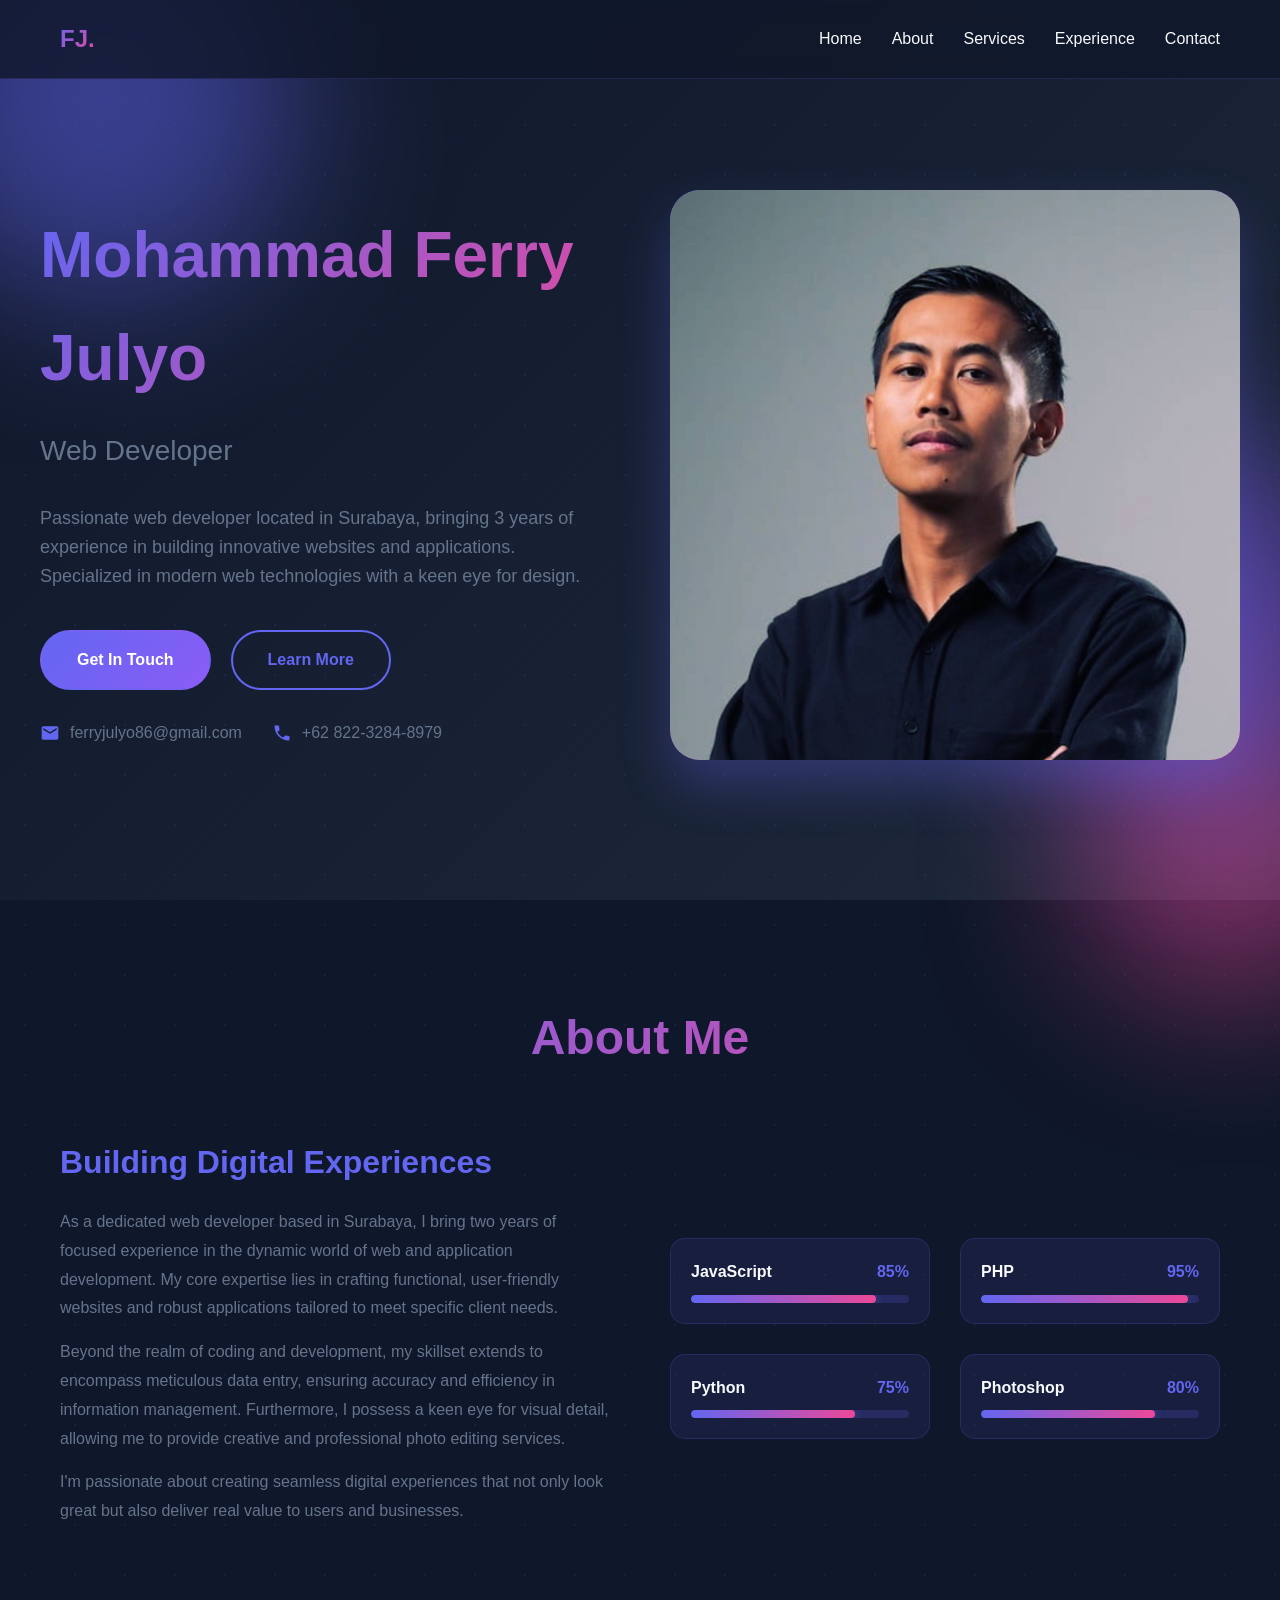
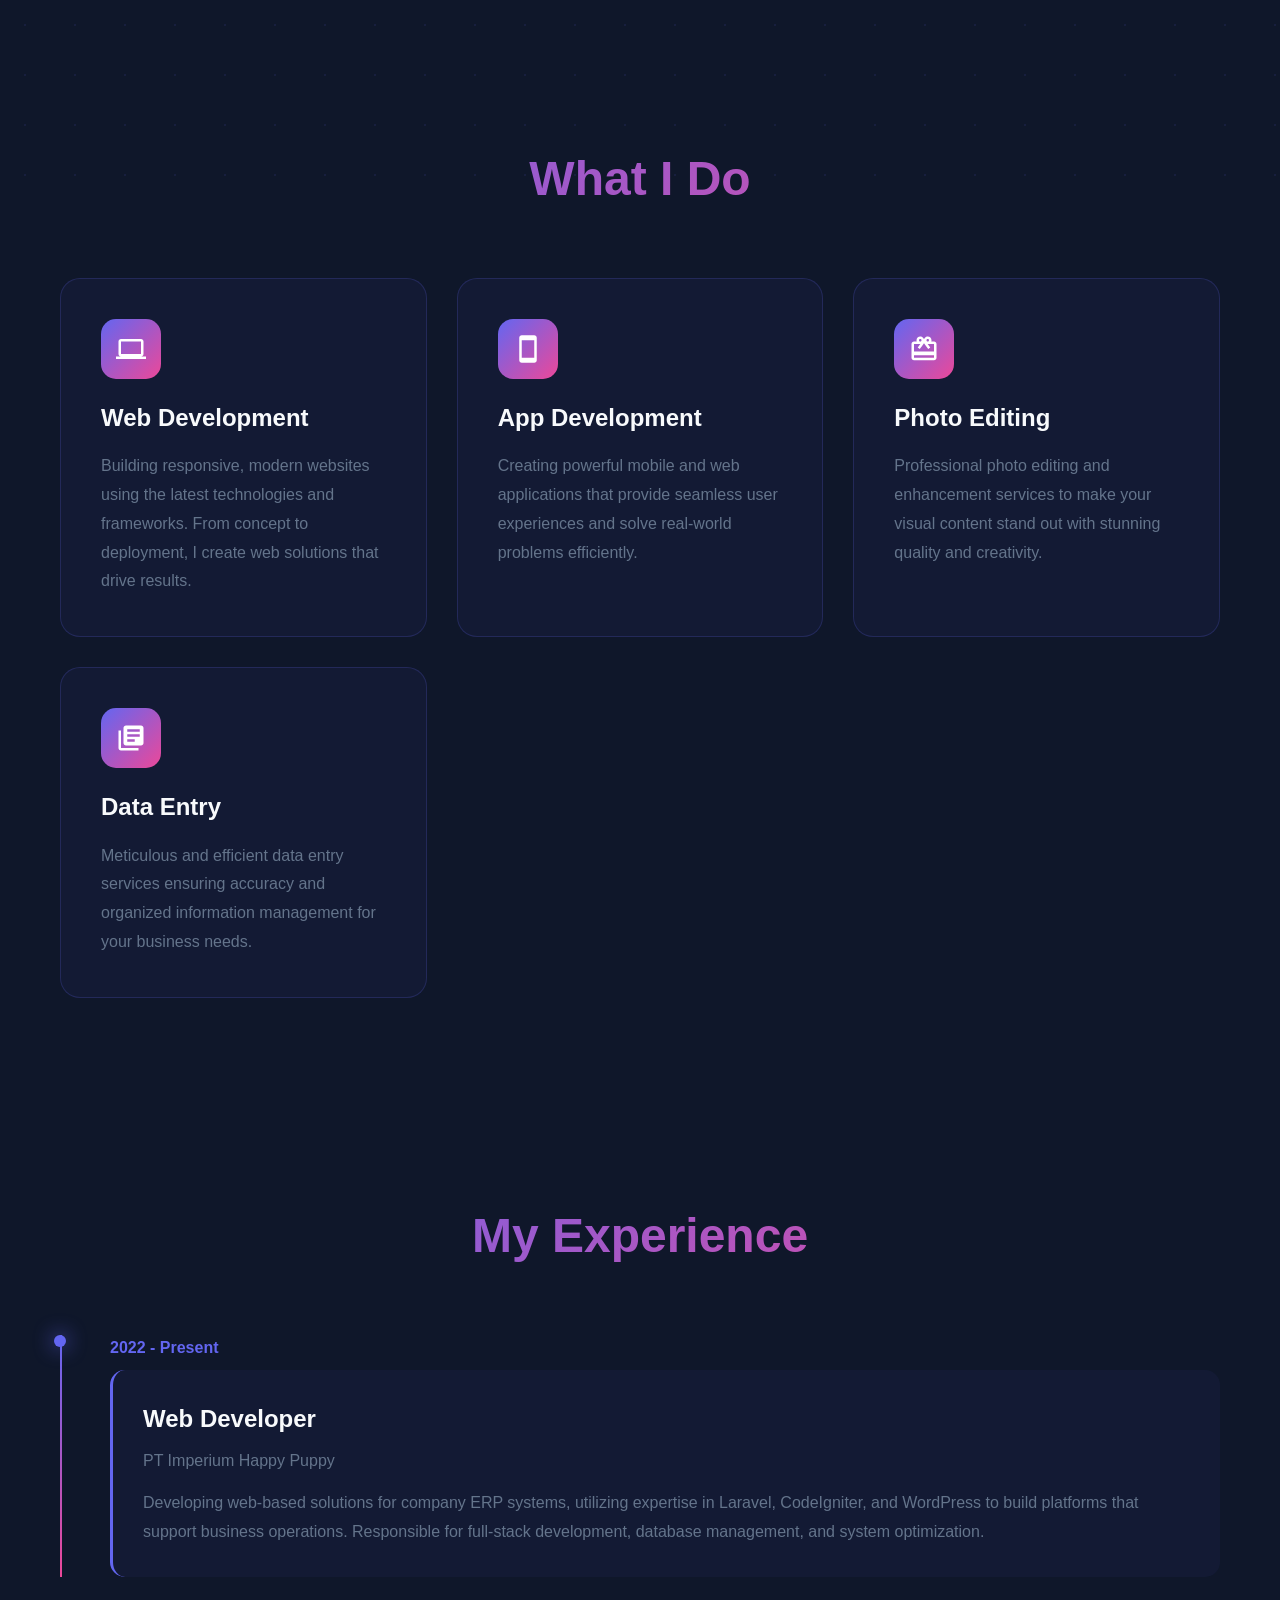
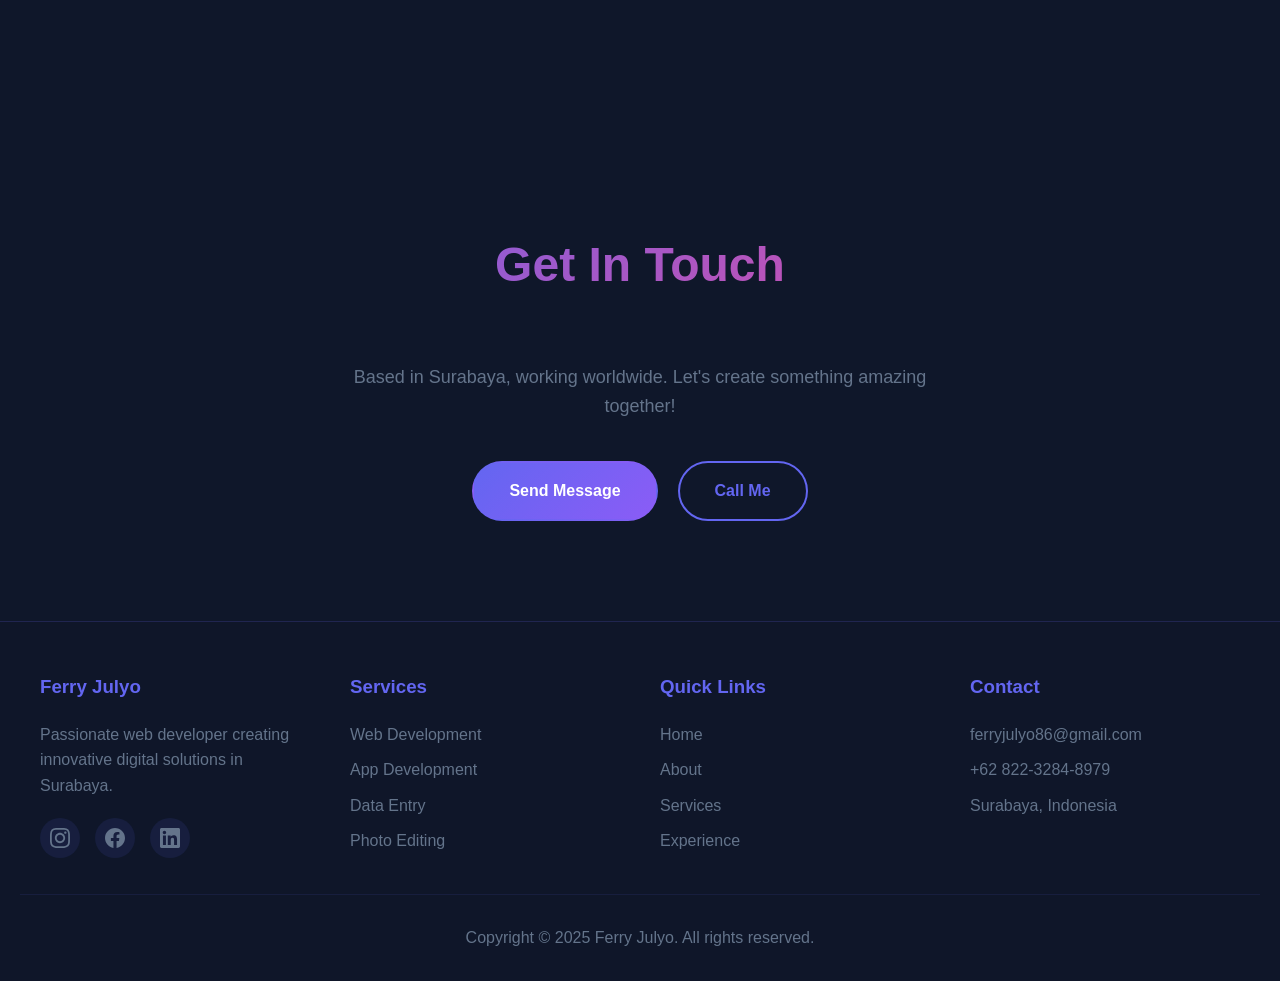
==== commit d82179e9: "Update index.html" ====
--- a/index.html
+++ b/index.html
@@ -764,7 +764,7 @@
             <div class="hero-text">
                 <h1>Mohammad Ferry Julyo</h1>
                 <div class="subtitle">Web Developer</div>
-                <p>Passionate web developer located in Surabaya, bringing 2 years of experience in building innovative websites and applications. Specialized in modern web technologies with a keen eye for design.</p>
+                <p>Passionate web developer located in Surabaya, bringing 3 years of experience in building innovative websites and applications. Specialized in modern web technologies with a keen eye for design.</p>
                 
                 <div class="btn-group">
                     <a href="#contact" class="btn btn-primary">Get In Touch</a>
